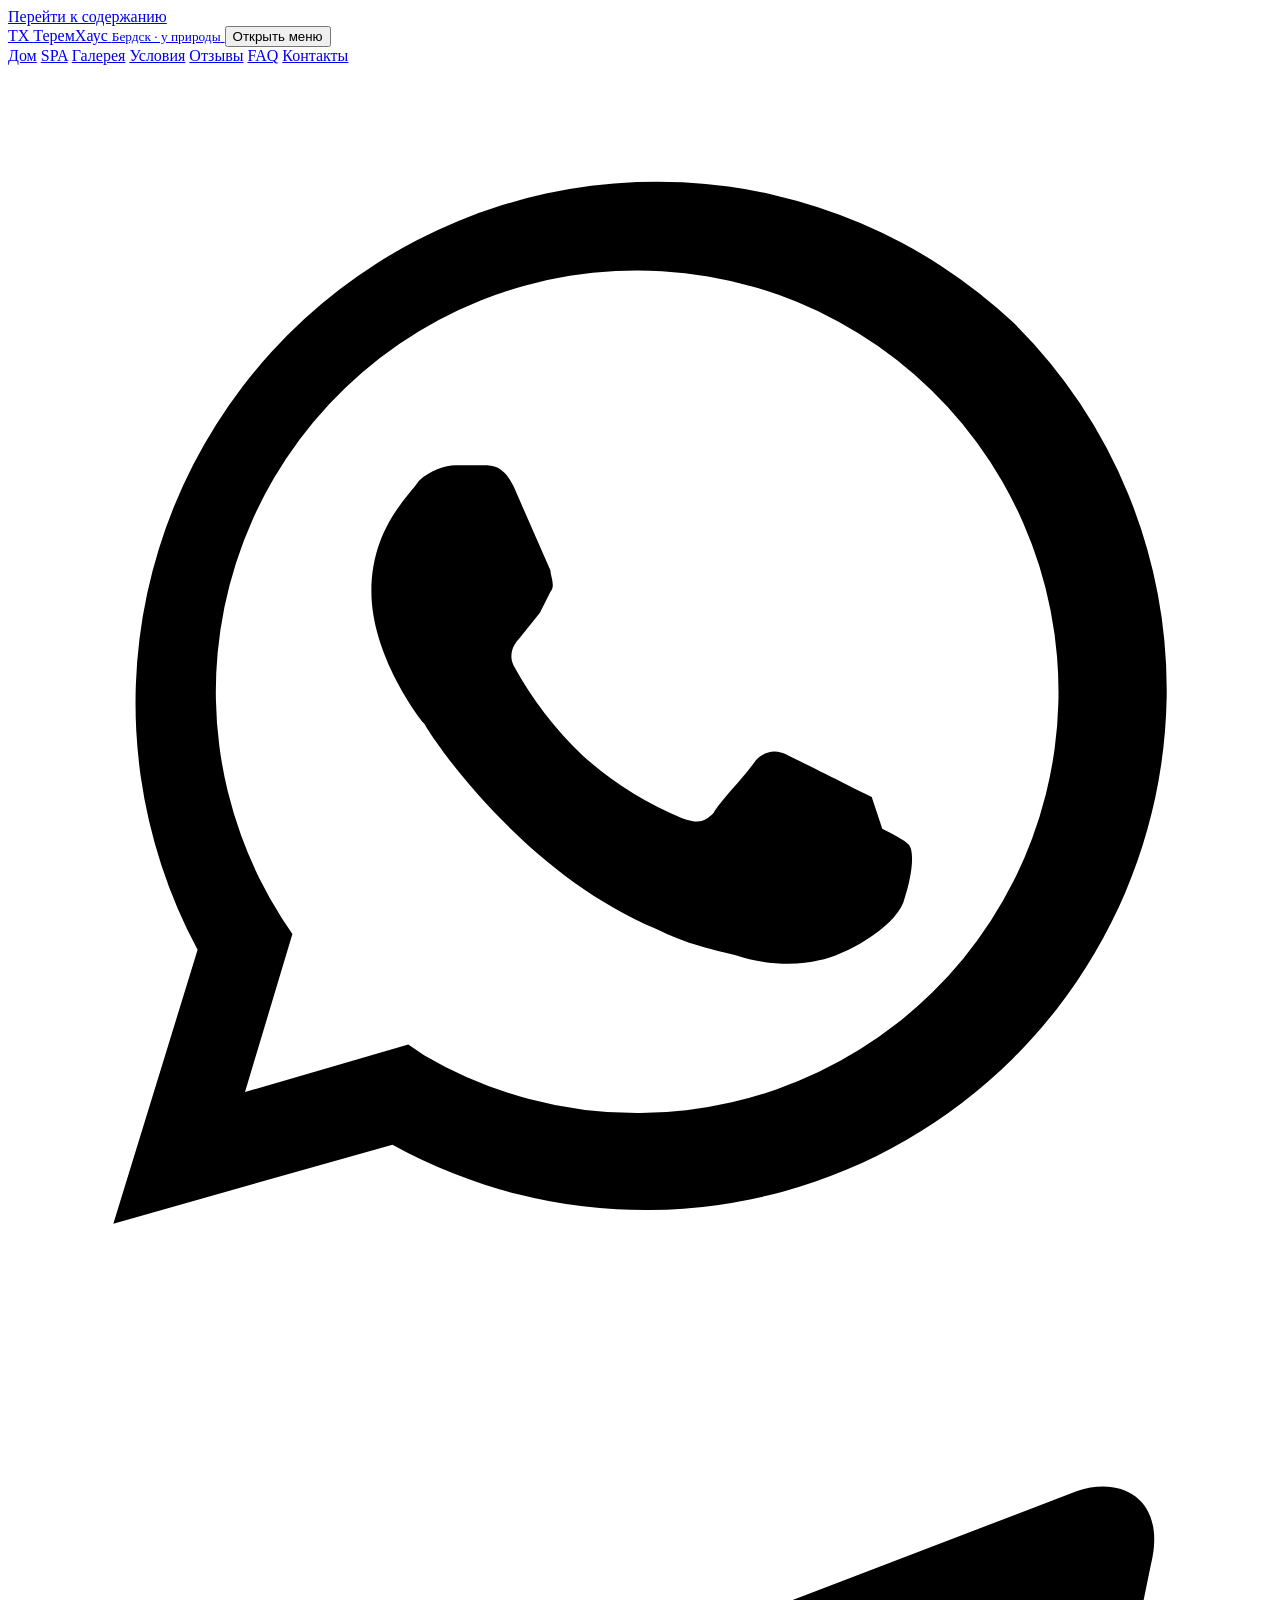
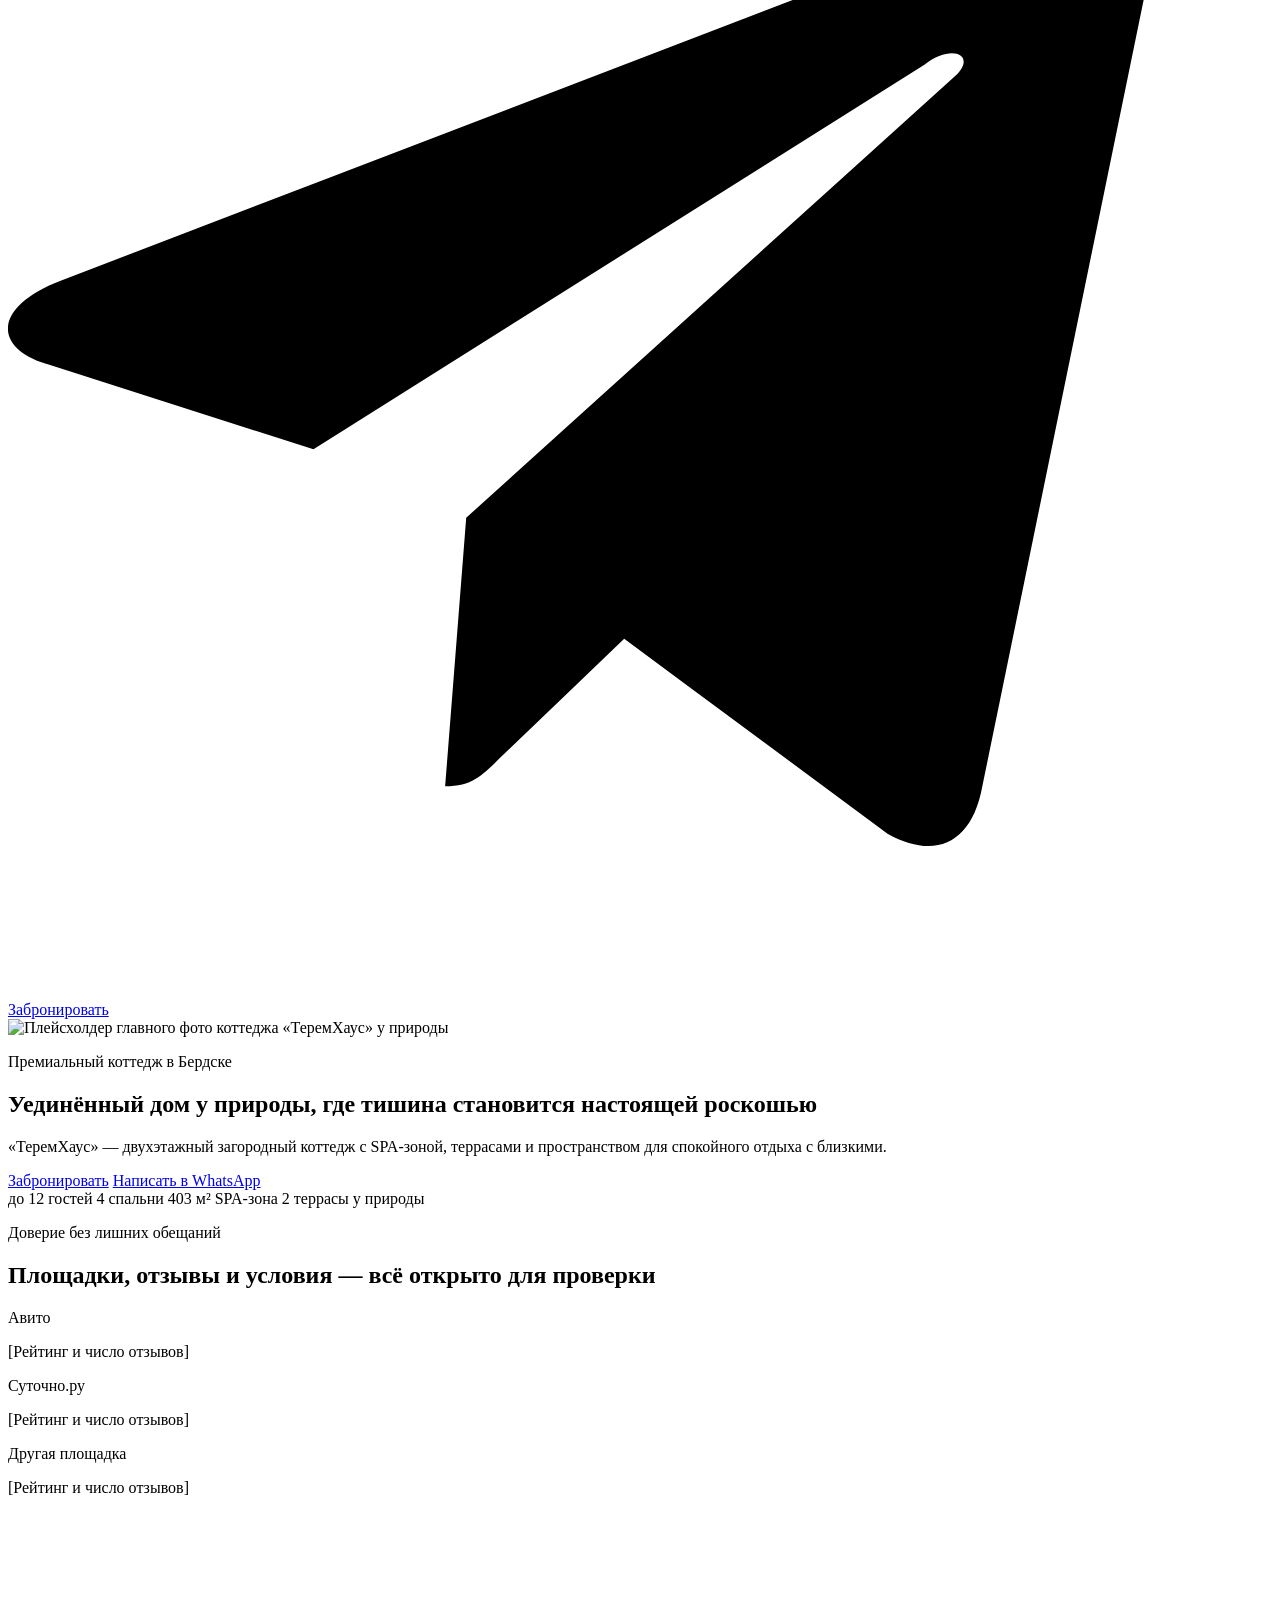
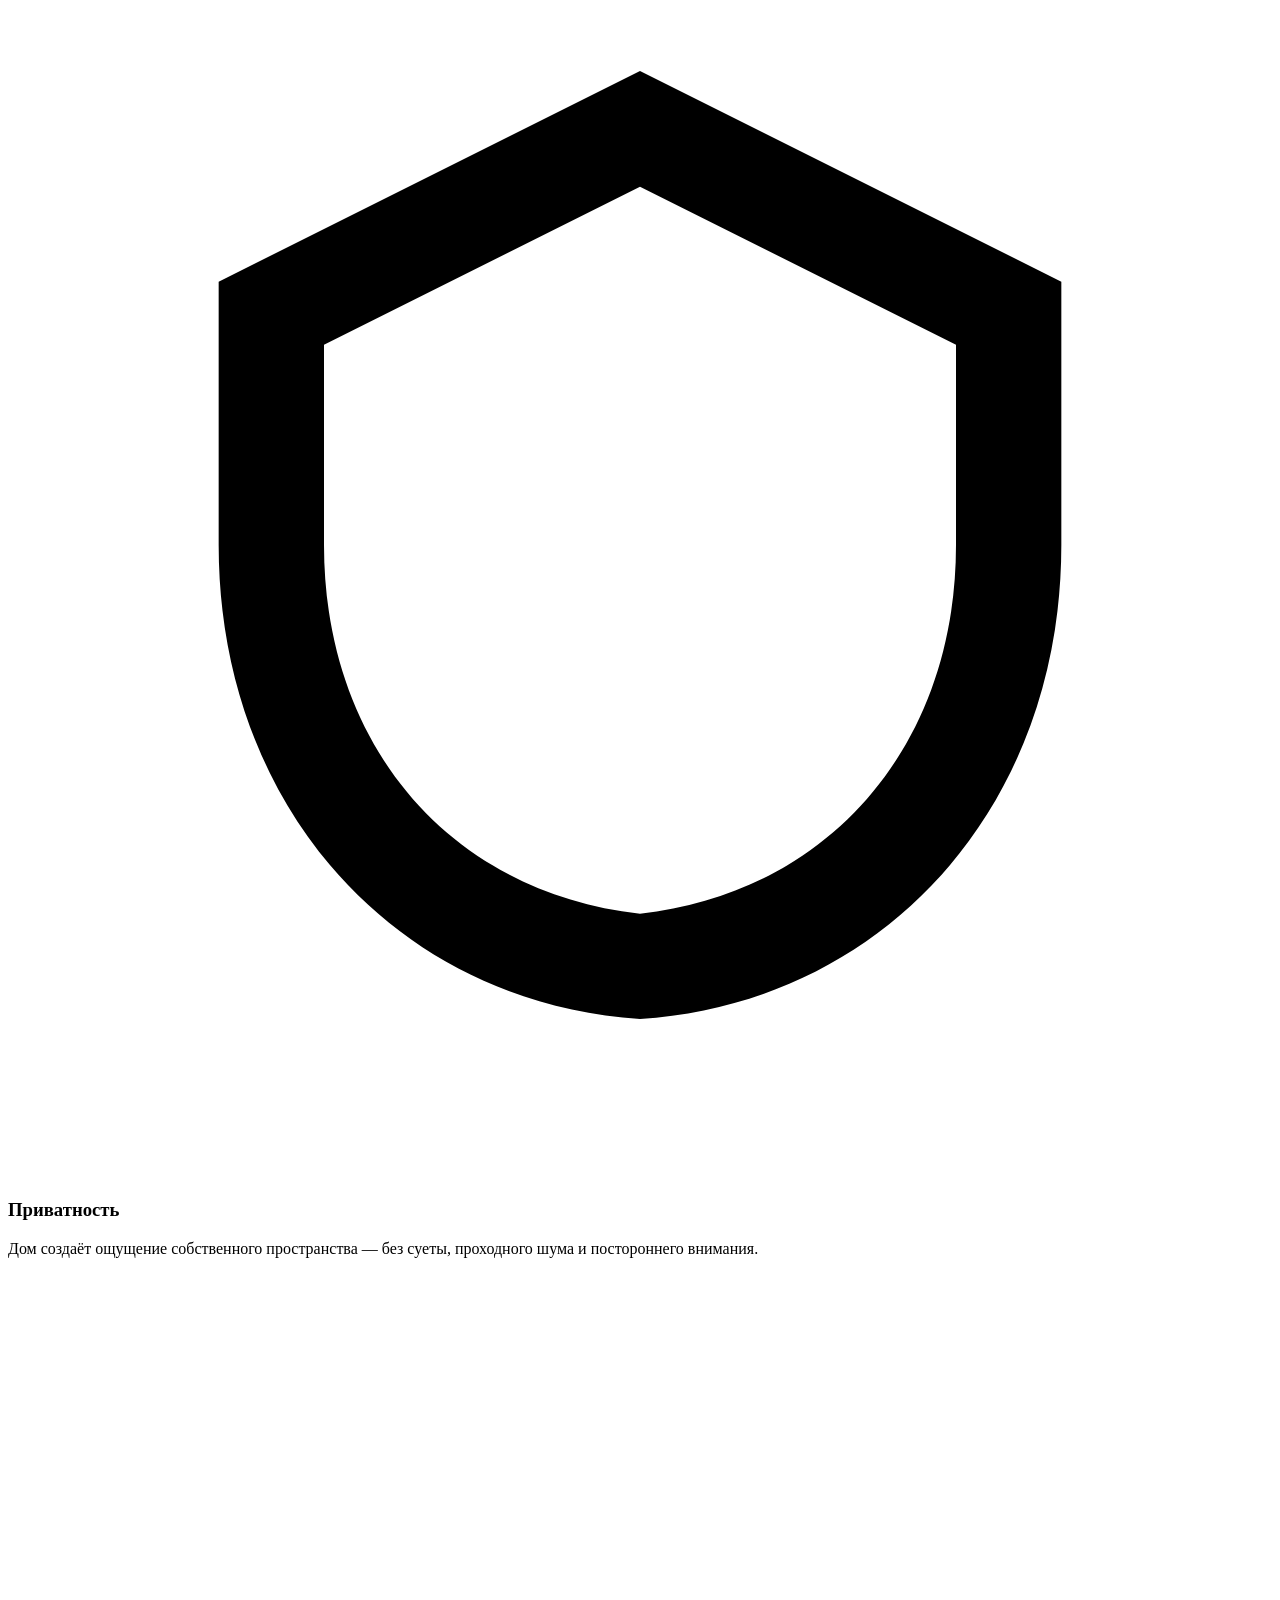
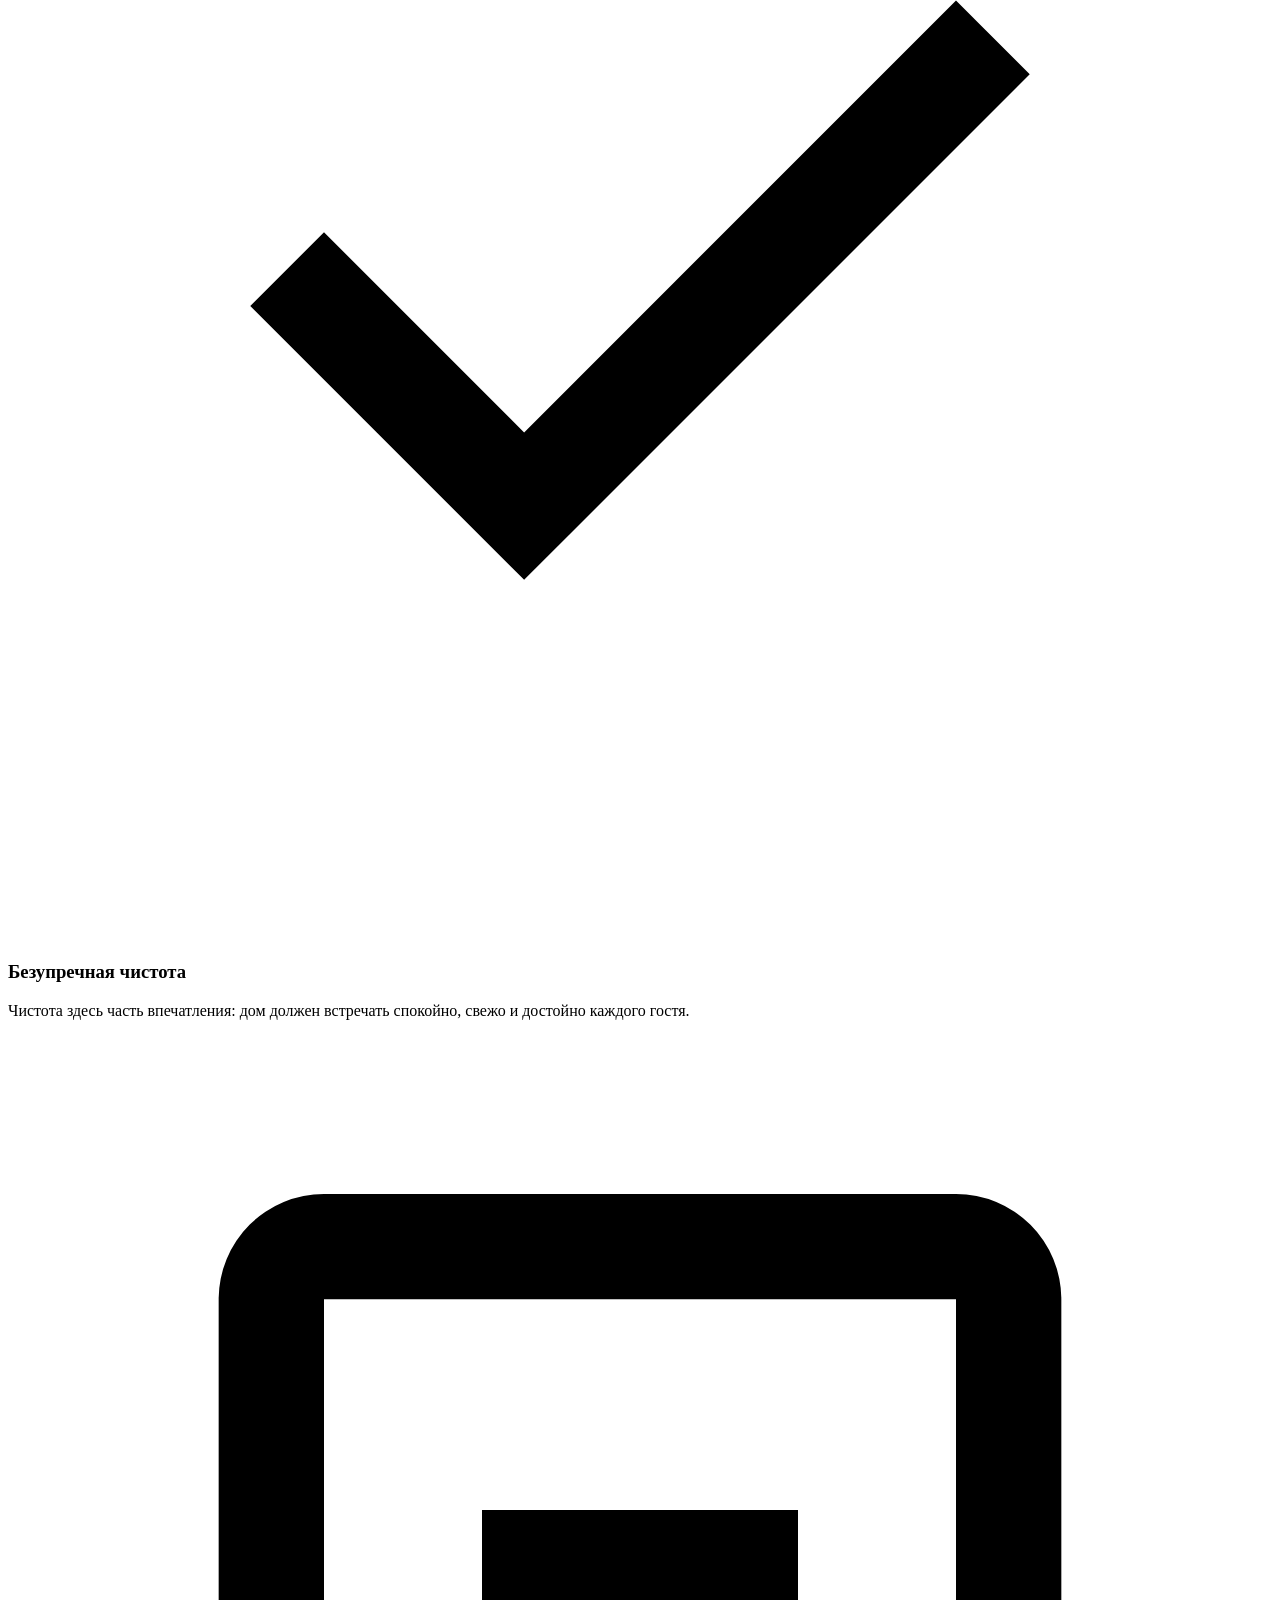
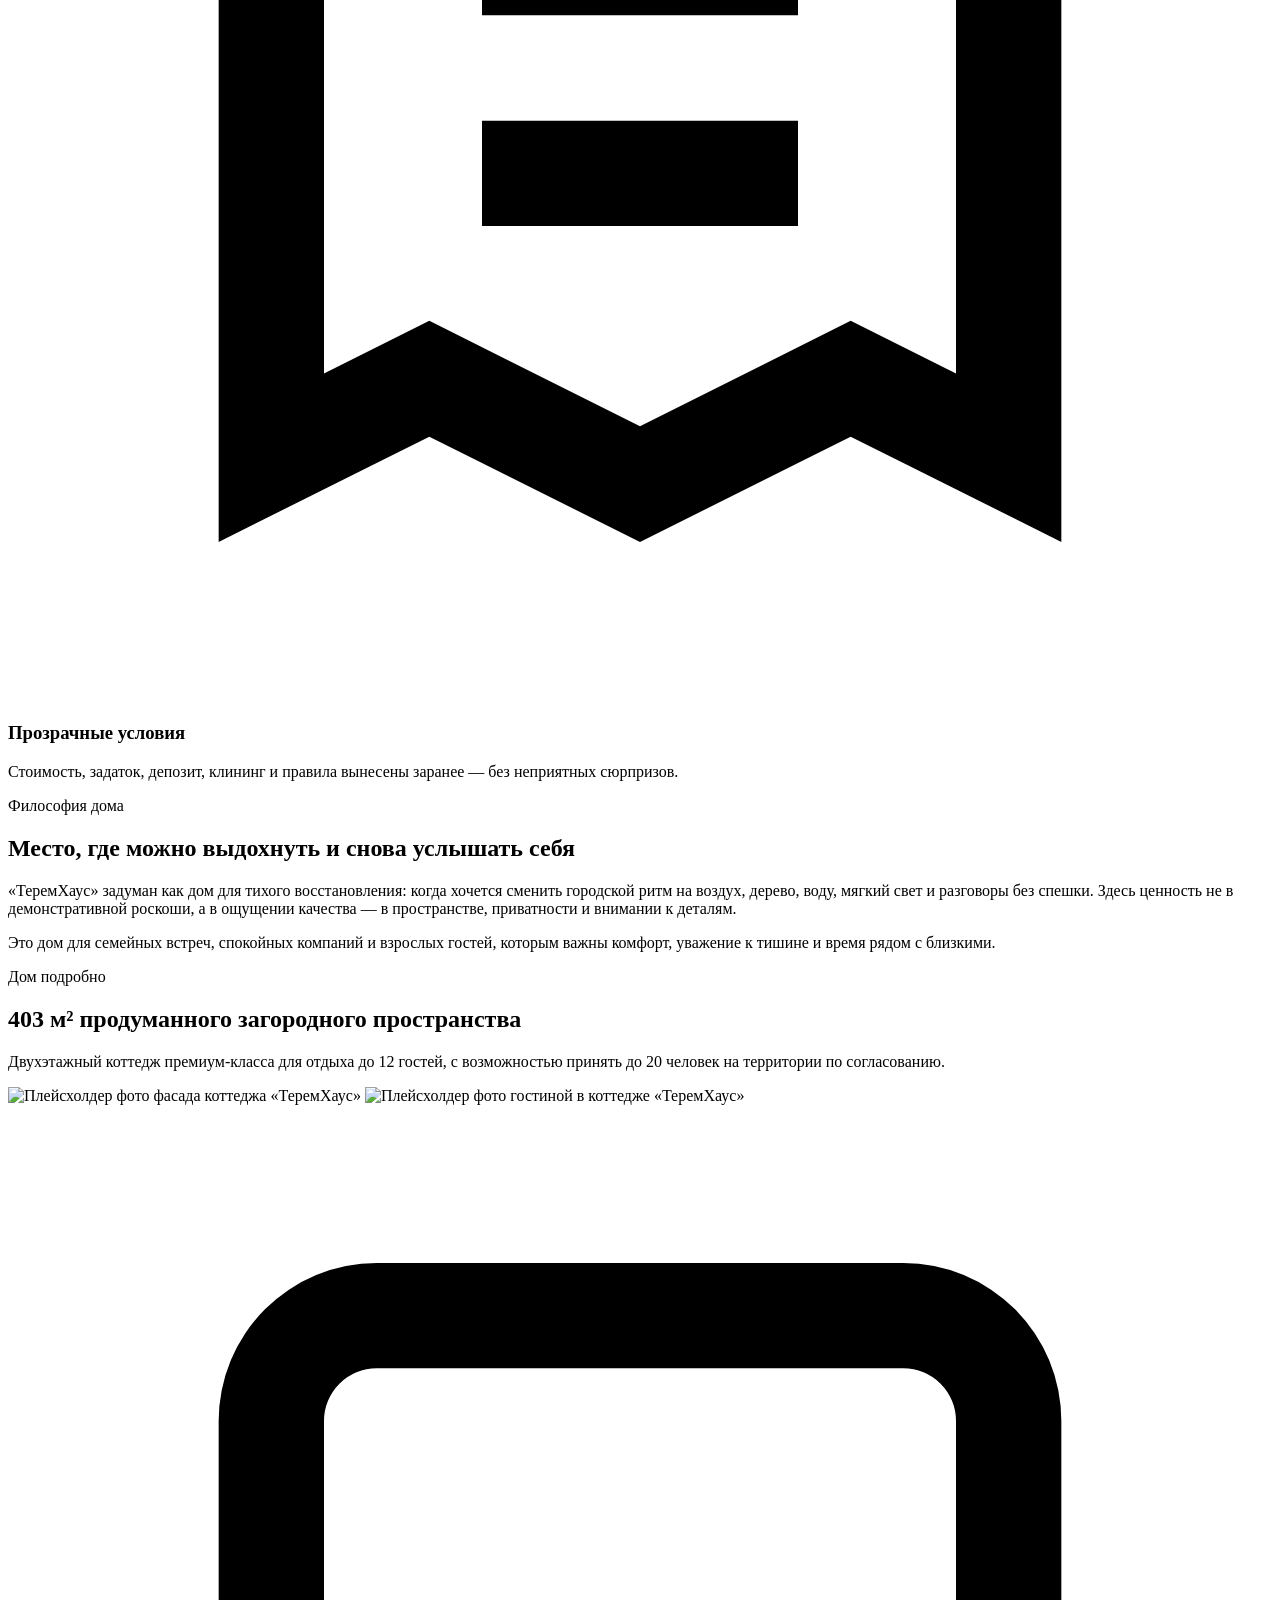
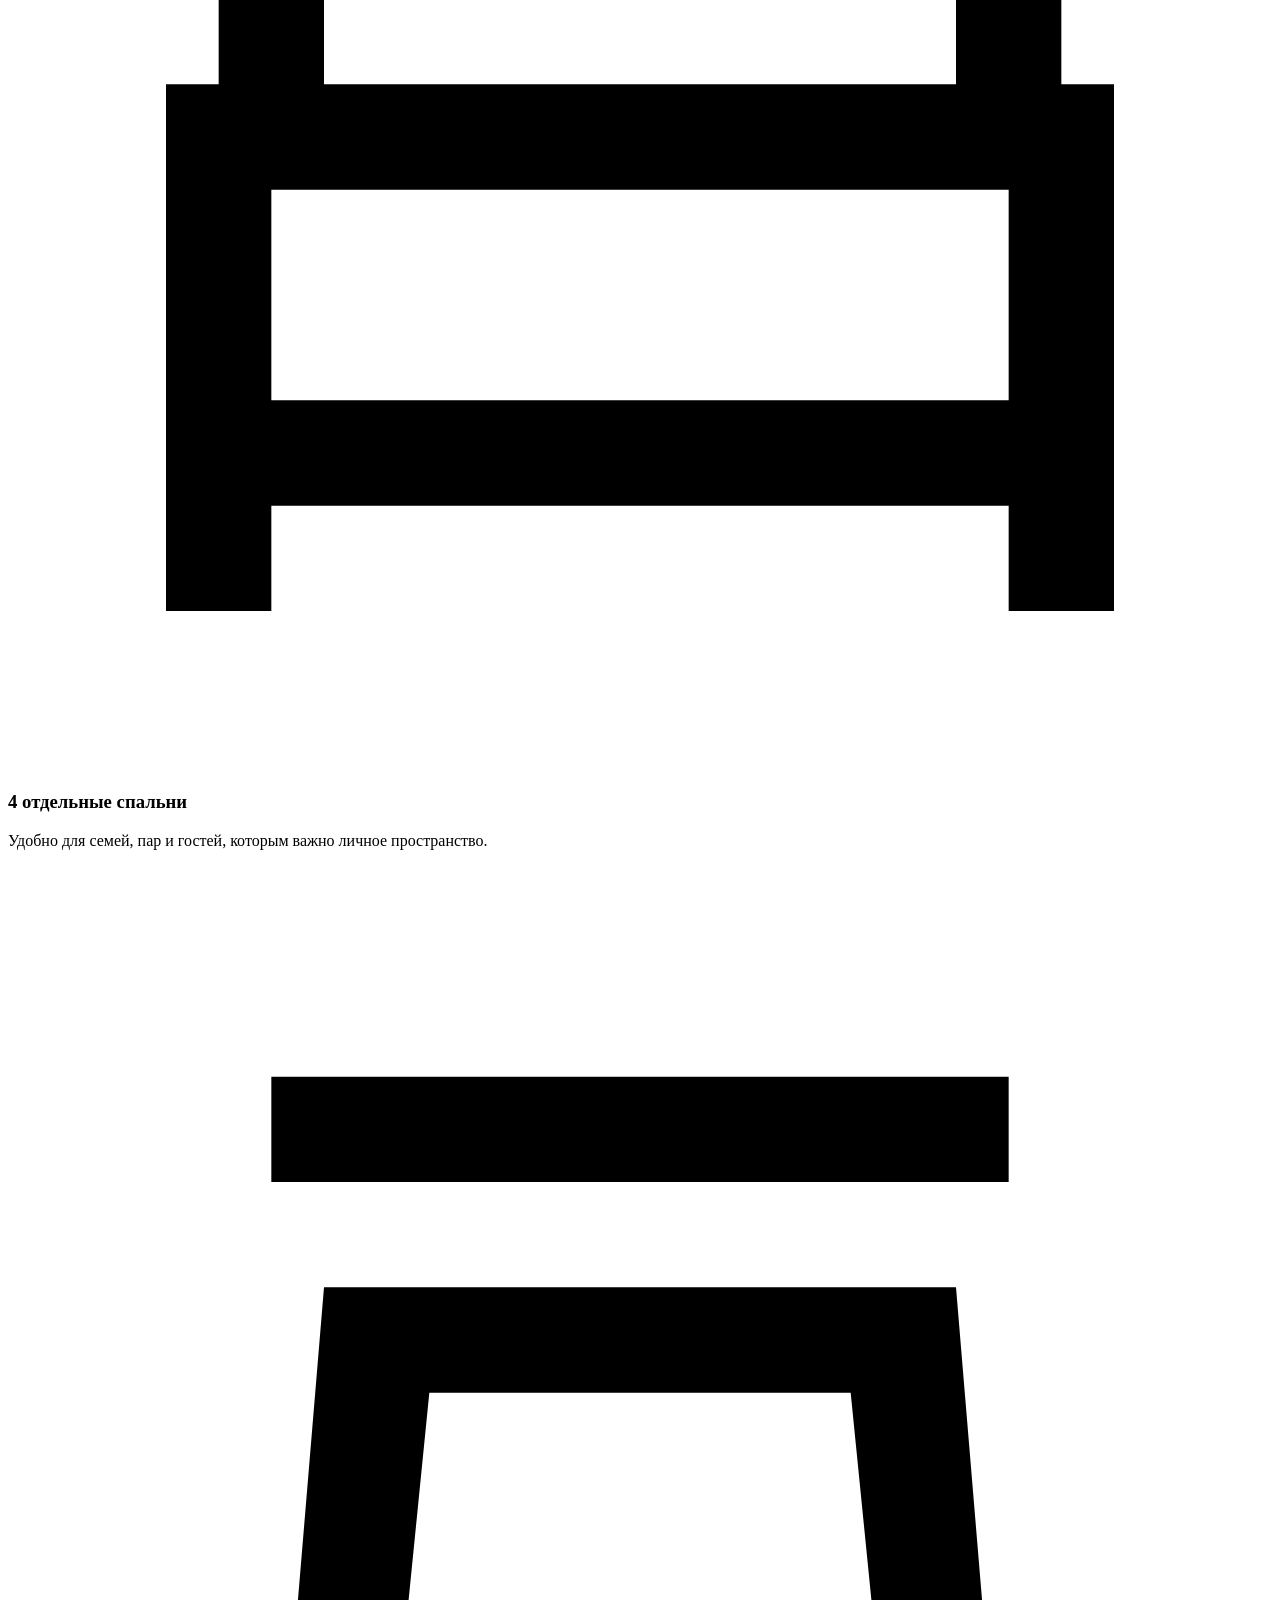
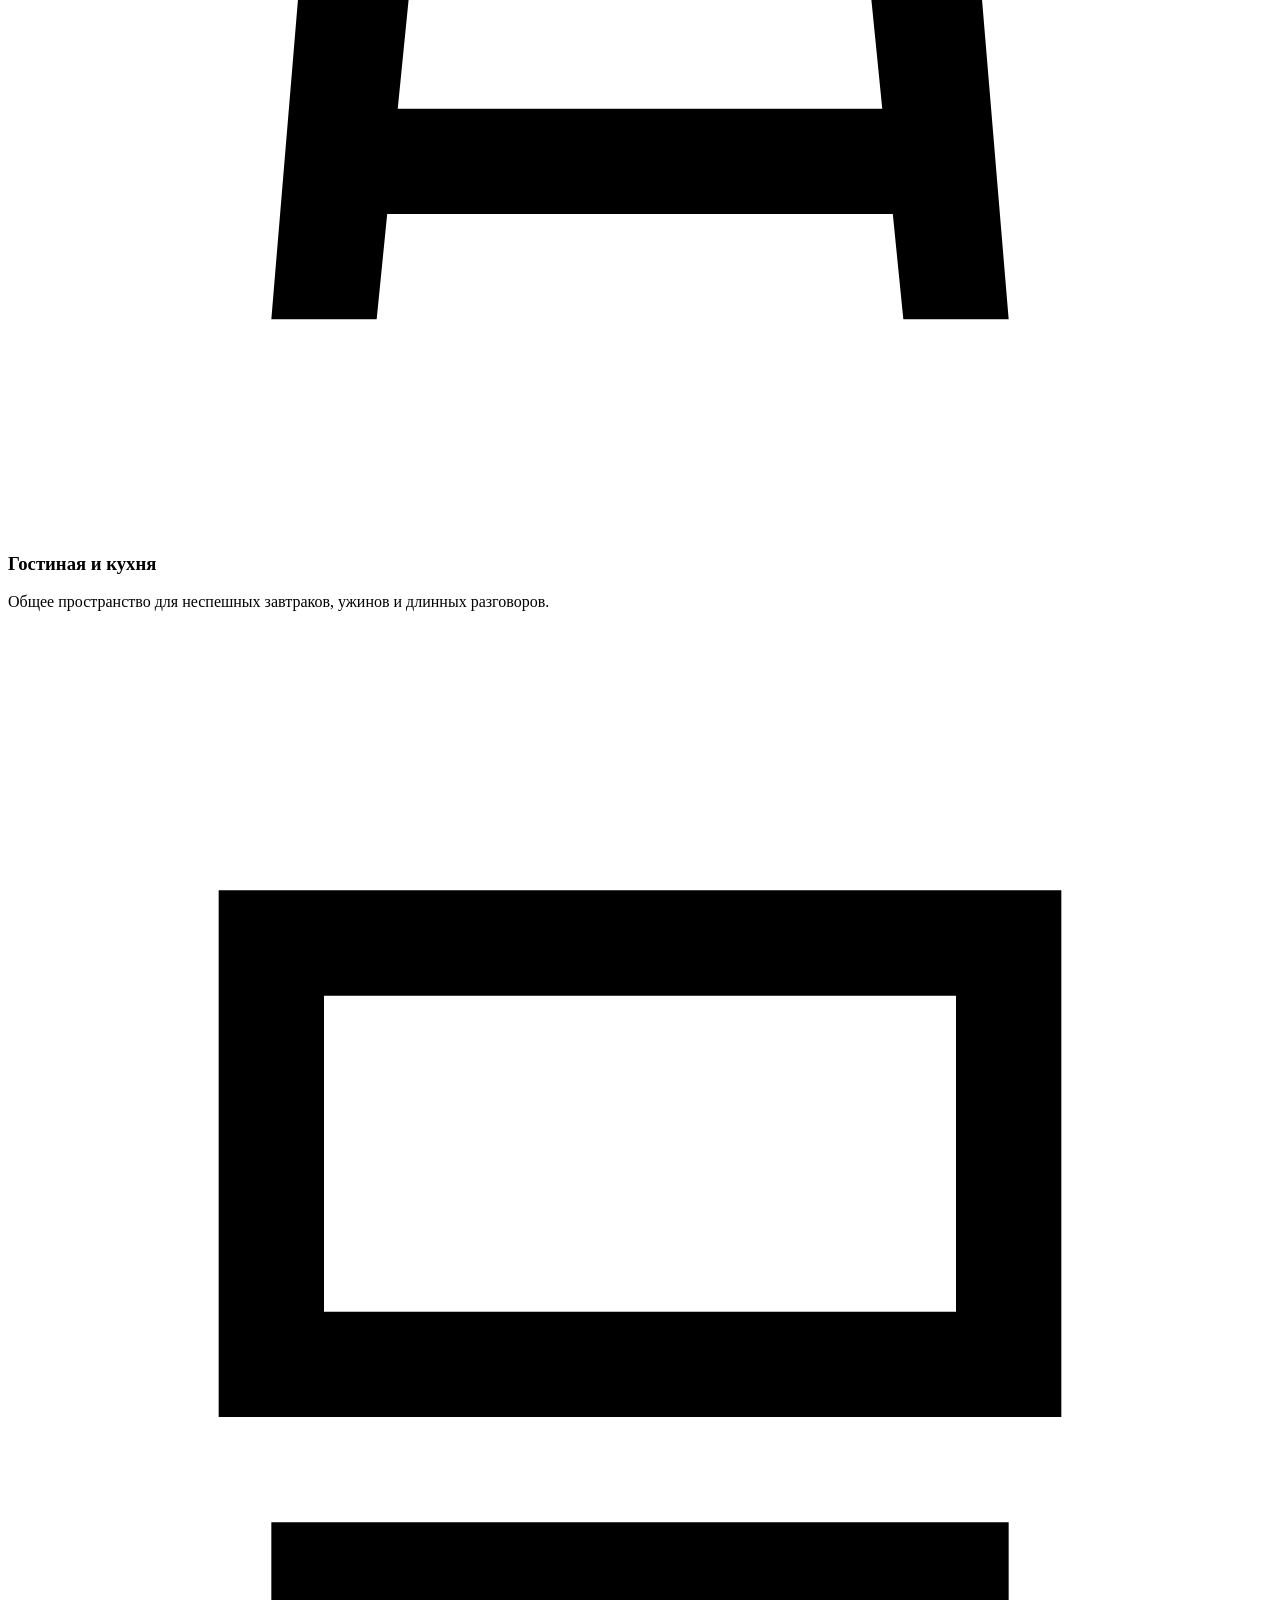
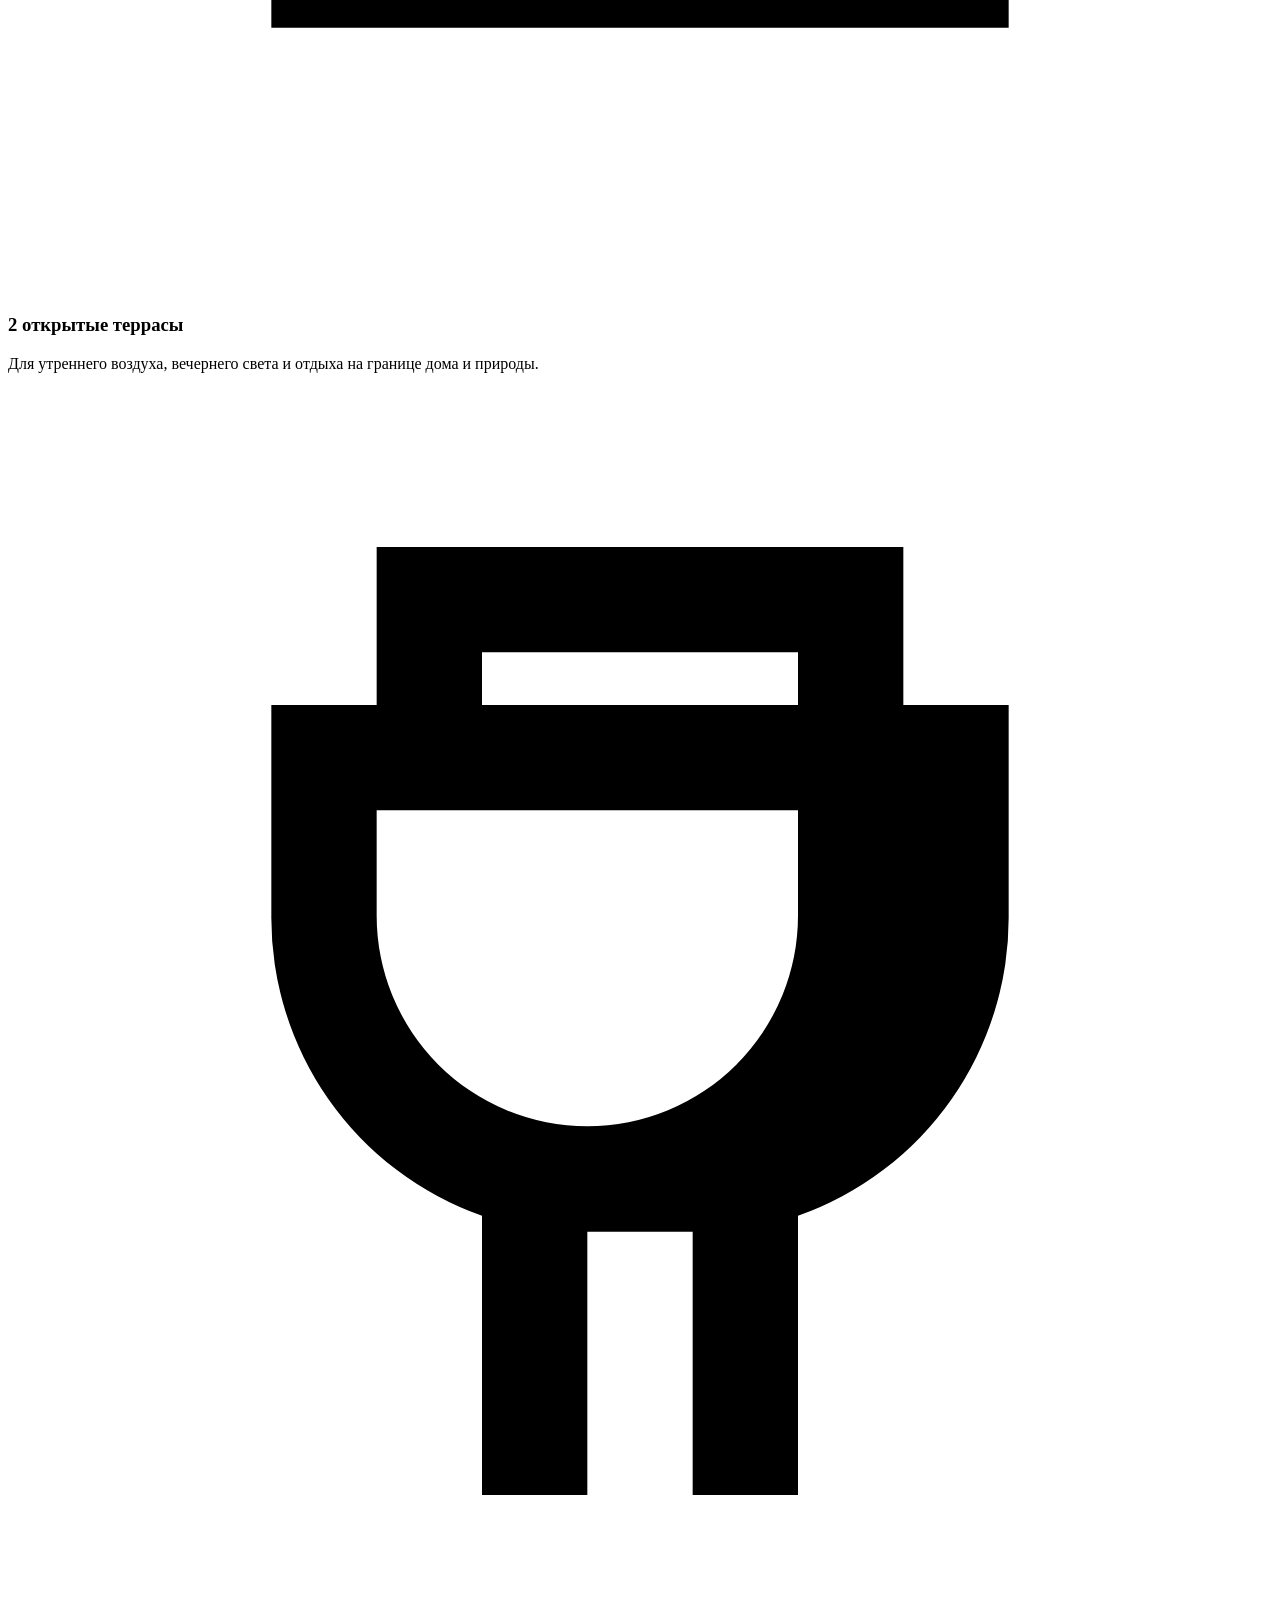
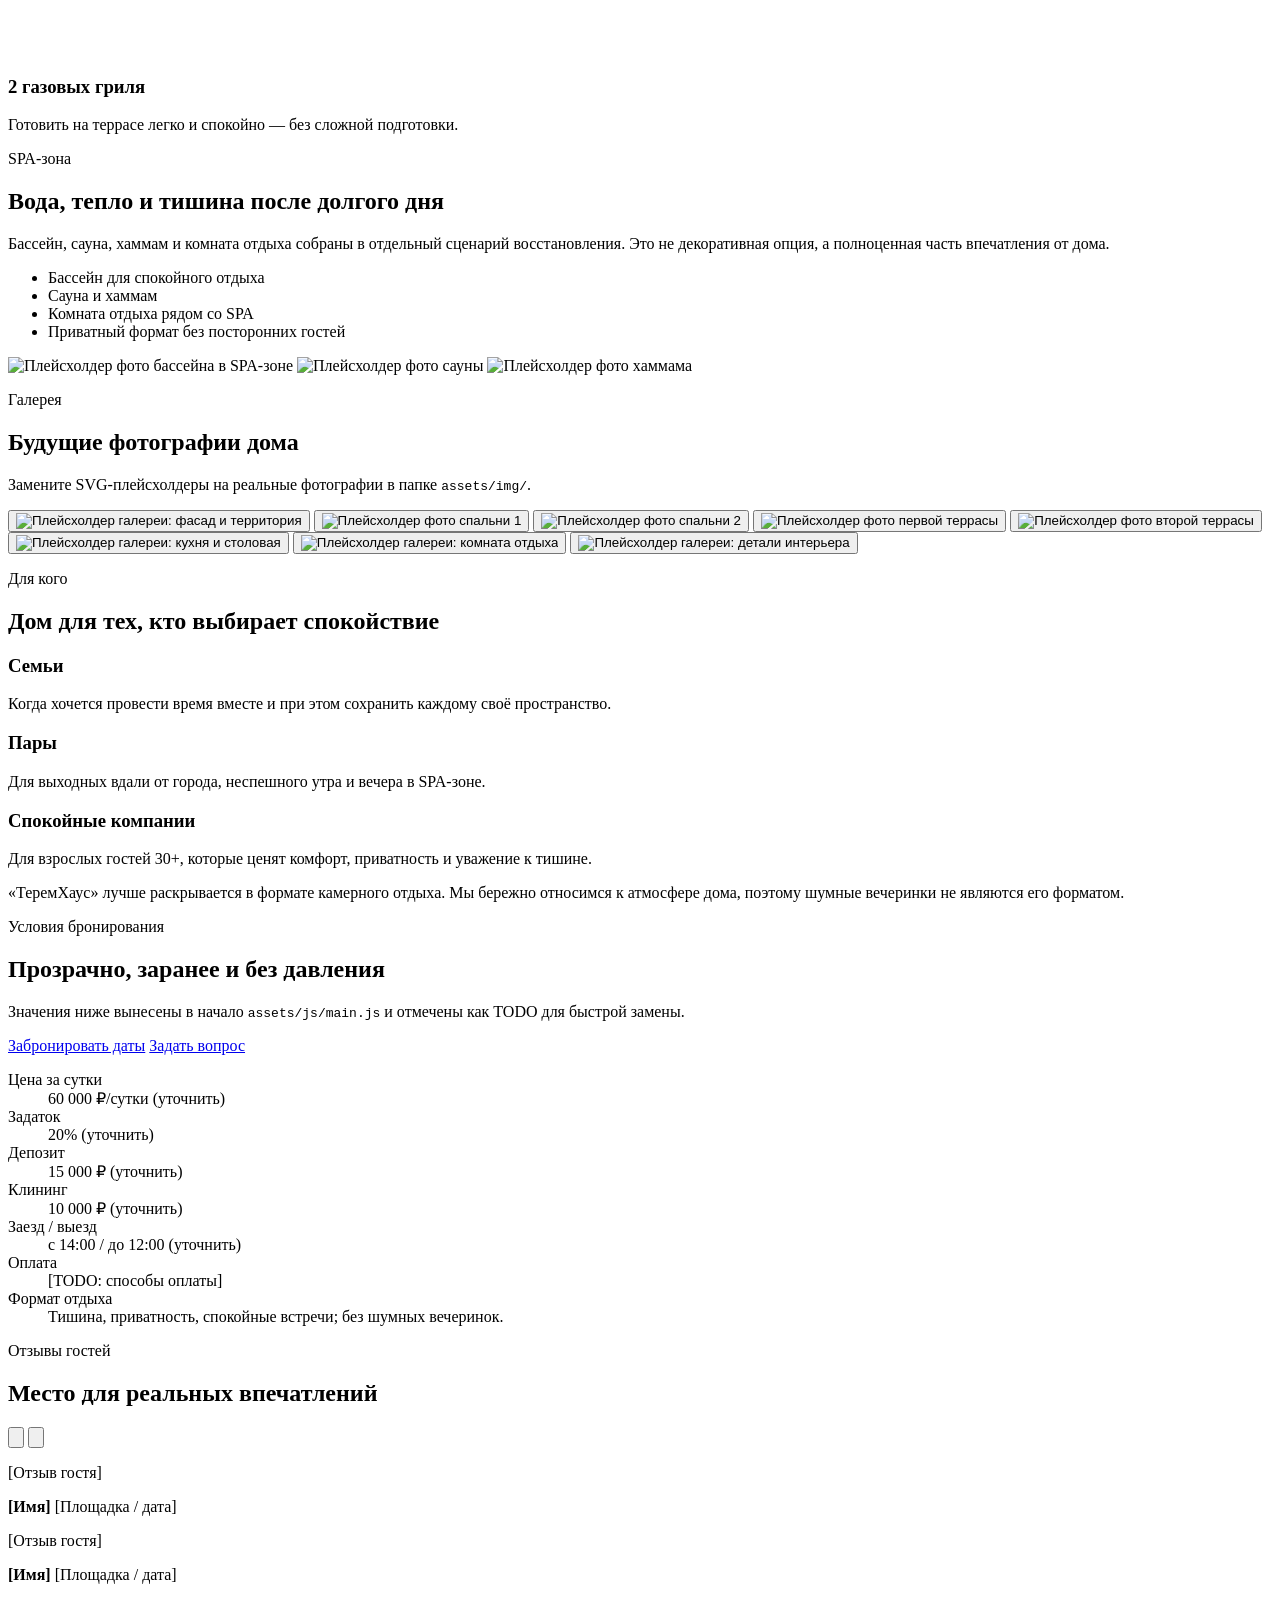
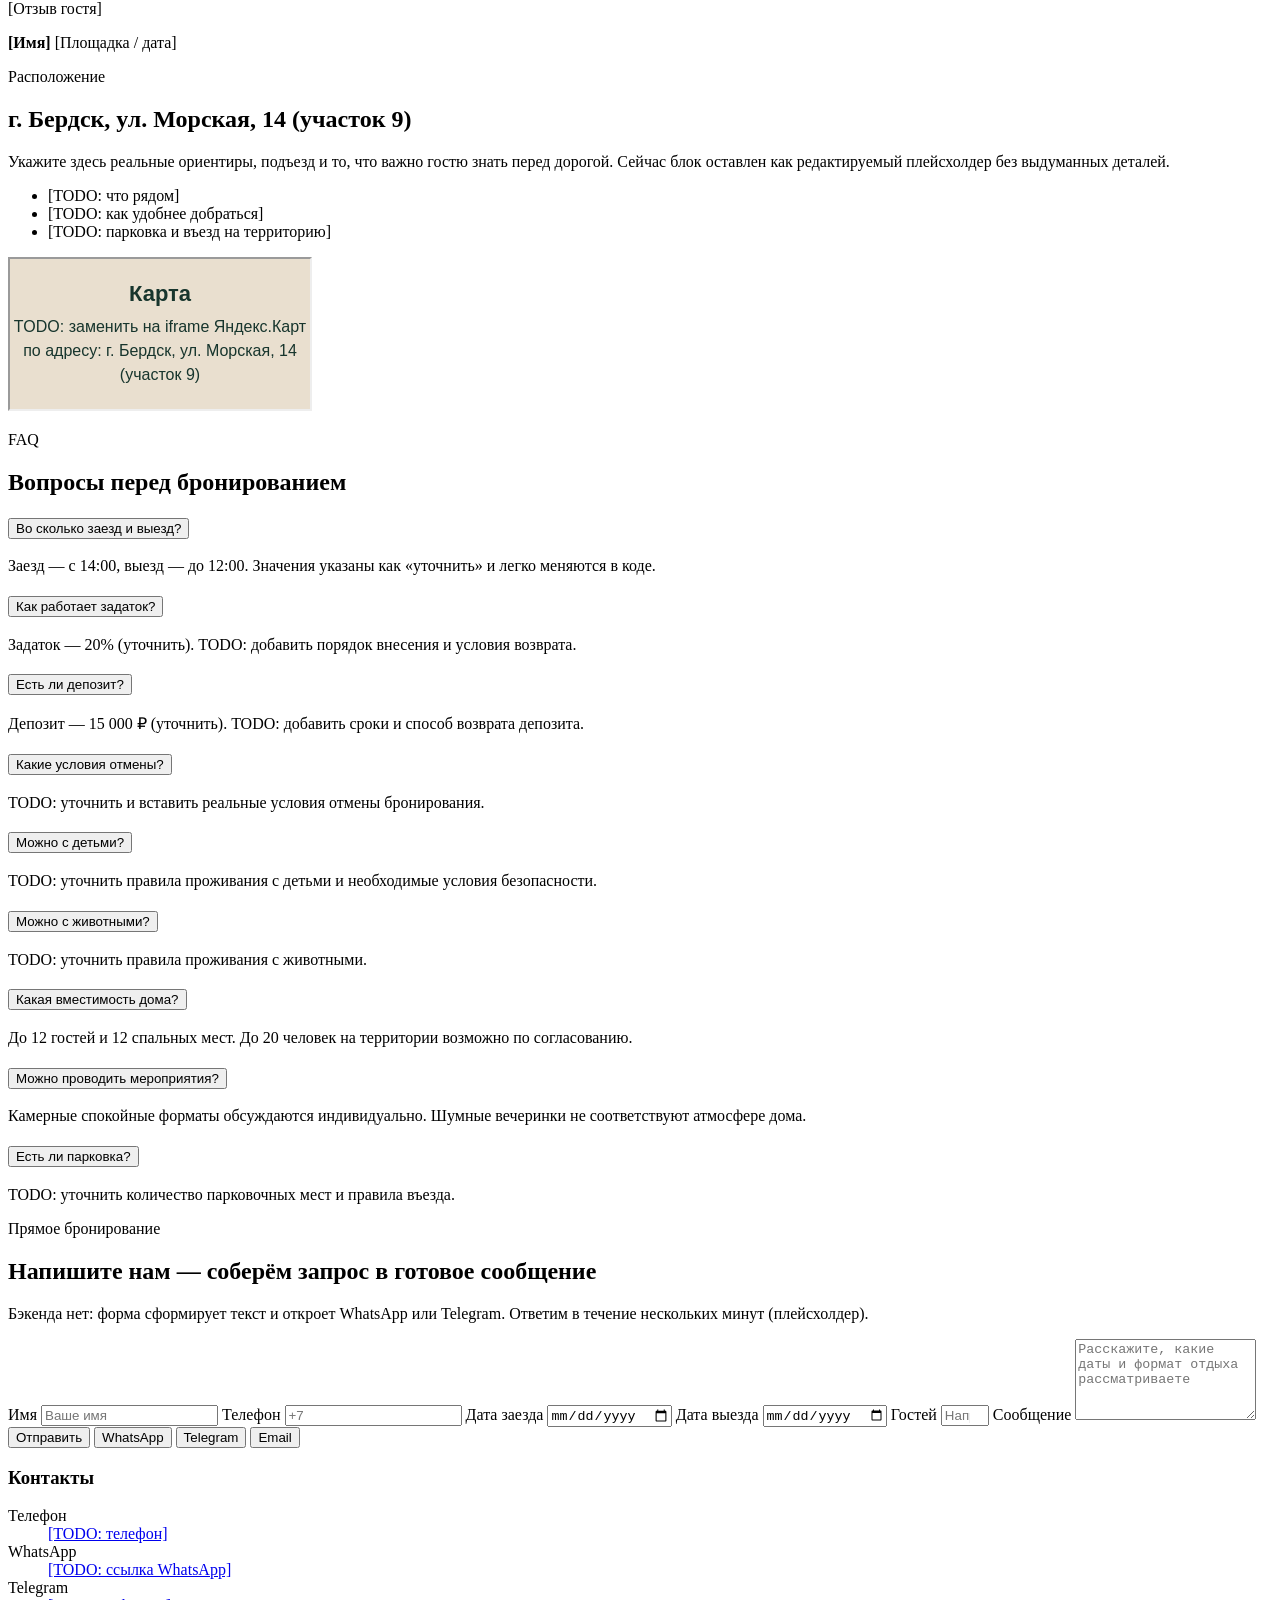
==== index.html @ 154e19ee "Add files via upload" ====
<!doctype html>
<html lang="ru">
  <head>
    <meta charset="utf-8">
    <meta name="viewport" content="width=device-width, initial-scale=1">
    <title>ТеремХаус — премиальный загородный коттедж в Бердске</title>
    <meta
      name="description"
      content="ТеремХаус в Бердске: двухэтажный премиальный коттедж у природы для спокойного отдыха, SPA-зона, 4 спальни, террасы и прямое бронирование."
    >
    <meta name="theme-color" content="#17352d">
    <meta property="og:type" content="website">
    <meta property="og:locale" content="ru_RU">
    <meta property="og:title" content="ТеремХаус — премиальный загородный коттедж">
    <meta
      property="og:description"
      content="Уединённый дом у природы в Бердске: до 12 гостей, SPA-зона, 4 спальни, 2 террасы и прямое бронирование."
    >
    <meta property="og:image" content="assets/img/og-image.svg">
    <meta name="twitter:card" content="summary_large_image">
    <meta name="twitter:title" content="ТеремХаус — премиальный загородный коттедж">
    <meta
      name="twitter:description"
      content="Спокойный отдых у природы: 403 м², SPA-зона, 4 спальни, террасы и прямое бронирование."
    >
    <meta name="twitter:image" content="assets/img/og-image.svg">
    <link rel="icon" href="assets/img/favicon.svg" type="image/svg+xml">
    <link rel="preconnect" href="https://fonts.googleapis.com">
    <link rel="preconnect" href="https://fonts.gstatic.com" crossorigin>
    <link
      href="https://fonts.googleapis.com/css2?family=Cormorant+Garamond:wght@500;600;700&family=Manrope:wght@400;500;600;700&display=swap"
      rel="stylesheet"
    >
    <link rel="stylesheet" href="assets/css/styles.css">
    <script type="application/ld+json">
      {
        "@context": "https://schema.org",
        "@type": ["LodgingBusiness", "VacationRental"],
        "name": "ТеремХаус",
        "description": "Двухэтажный загородный коттедж премиум-класса в Бердске для спокойного отдыха у природы.",
        "url": "./",
        "image": "assets/img/hero.svg",
        "priceRange": "60 000 ₽/сутки (уточнить)",
        "address": {
          "@type": "PostalAddress",
          "streetAddress": "ул. Морская, 14 (участок 9)",
          "addressLocality": "Бердск",
          "addressRegion": "Новосибирская обл.",
          "addressCountry": "RU"
        },
        "numberOfRooms": 4,
        "floorSize": {
          "@type": "QuantitativeValue",
          "value": 403,
          "unitCode": "MTK"
        },
        "maximumAttendeeCapacity": 12,
        "amenityFeature": [
          { "@type": "LocationFeatureSpecification", "name": "Бассейн", "value": true },
          { "@type": "LocationFeatureSpecification", "name": "Сауна", "value": true },
          { "@type": "LocationFeatureSpecification", "name": "Хаммам", "value": true },
          { "@type": "LocationFeatureSpecification", "name": "Комната отдыха", "value": true },
          { "@type": "LocationFeatureSpecification", "name": "2 открытые террасы", "value": true },
          { "@type": "LocationFeatureSpecification", "name": "2 газовых гриля", "value": true }
        ]
      }
    </script>
  </head>
  <body>
    <a class="skip-link" href="#main">Перейти к содержанию</a>

    <header class="site-header" data-header>
      <div class="container header-inner">
        <a class="brand" href="#top" aria-label="ТеремХаус — к началу страницы">
          <span class="brand-mark" aria-hidden="true">ТХ</span>
          <span class="brand-text">
            <span>ТеремХаус</span>
            <small>Бердск · у природы</small>
          </span>
        </a>

        <button
          class="nav-toggle"
          type="button"
          aria-controls="primary-navigation"
          aria-expanded="false"
          data-nav-toggle
        >
          <span class="sr-only">Открыть меню</span>
          <span aria-hidden="true"></span>
          <span aria-hidden="true"></span>
          <span aria-hidden="true"></span>
        </button>

        <nav class="primary-nav" id="primary-navigation" aria-label="Основная навигация" data-nav>
          <a href="#home">Дом</a>
          <a href="#spa">SPA</a>
          <a href="#gallery">Галерея</a>
          <a href="#terms">Условия</a>
          <a href="#reviews">Отзывы</a>
          <a href="#faq">FAQ</a>
          <a href="#contacts">Контакты</a>
        </nav>

        <div class="header-actions">
          <a class="icon-link" href="#" data-link="whatsapp" aria-label="Написать в WhatsApp">
            <svg viewBox="0 0 24 24" aria-hidden="true">
              <path d="M19.1 4.9A9.9 9.9 0 0 0 3.6 16.8L2 22l5.3-1.5A9.9 9.9 0 0 0 22 12a9.8 9.8 0 0 0-2.9-7.1Zm-7.1 15a8 8 0 0 1-4.1-1.1l-.3-.2-3.1.9.9-3-.2-.3A8 8 0 1 1 12 19.9Zm4.4-6c-.2-.1-1.4-.7-1.6-.8-.2-.1-.4-.1-.6.1-.2.3-.7.8-.8 1-.2.2-.3.2-.6.1a6.5 6.5 0 0 1-1.9-1.2 7 7 0 0 1-1.3-1.7c-.1-.2 0-.4.1-.5l.4-.5.2-.4c.1-.1 0-.3 0-.4l-.7-1.6c-.2-.4-.4-.4-.6-.4h-.5c-.2 0-.5.1-.7.3-.2.3-.9.9-.9 2.1 0 1.2.9 2.4 1 2.5.1.2 1.8 2.8 4.4 3.9.6.3 1.1.4 1.5.5.6.2 1.2.2 1.6.1.5-.1 1.4-.6 1.6-1.1.2-.6.2-1 .1-1.1-.1-.1-.3-.2-.5-.3Z"/>
            </svg>
          </a>
          <a class="icon-link" href="#" data-link="telegram" aria-label="Написать в Telegram">
            <svg viewBox="0 0 24 24" aria-hidden="true">
              <path d="M21.7 4.4 18.5 20c-.2 1.1-.9 1.4-1.8.9l-5-3.7-2.4 2.3c-.3.3-.5.5-1 .5l.4-5.1 9.3-8.4c.4-.4-.1-.6-.6-.2L5.8 13.6l-5-1.6c-1.1-.3-1.1-1.1.2-1.6L20.3 3c.9-.3 1.7.2 1.4 1.4Z"/>
            </svg>
          </a>
          <a class="btn btn-small btn-primary" href="#contacts">Забронировать</a>
        </div>
      </div>
    </header>

    <main id="main">
      <section class="hero" id="top" aria-labelledby="hero-title">
        <img
          class="hero-media"
          src="assets/img/hero.svg"
          alt="Плейсхолдер главного фото коттеджа «ТеремХаус» у природы"
          fetchpriority="high"
          decoding="async"
        >
        <div class="hero-overlay" aria-hidden="true"></div>
        <div class="container hero-content">
          <p class="eyebrow">Премиальный коттедж в Бердске</p>
          <h1 id="hero-title">Уединённый дом у&nbsp;природы, где тишина становится настоящей роскошью</h1>
          <p class="hero-lead">
            «ТеремХаус» — двухэтажный загородный коттедж с&nbsp;SPA-зоной, террасами и&nbsp;пространством
            для спокойного отдыха с&nbsp;близкими.
          </p>
          <div class="hero-actions">
            <a class="btn btn-primary" href="#contacts">Забронировать</a>
            <a class="btn btn-ghost-on-dark" href="#" data-link="whatsapp">Написать в WhatsApp</a>
          </div>
        </div>
        <div class="container hero-facts" aria-label="Ключевые характеристики дома">
          <span>до&nbsp;12 гостей</span>
          <span>4 спальни</span>
          <span>403&nbsp;м²</span>
          <span>SPA-зона</span>
          <span>2 террасы</span>
          <span>у природы</span>
        </div>
      </section>

      <section class="section trust-section" aria-labelledby="trust-title">
        <div class="container trust-grid">
          <div class="section-heading reveal">
            <p class="eyebrow">Доверие без лишних обещаний</p>
            <h2 id="trust-title">Площадки, отзывы и условия — всё открыто для проверки</h2>
          </div>

          <div class="rating-panel reveal" aria-label="Редактируемые слоты рейтингов">
            <article class="rating-slot">
              <span class="slot-platform">Авито</span>
              <strong data-editable="rating-avito">&nbsp;</strong>
              <p data-editable="reviews-avito">[Рейтинг и число отзывов]</p>
            </article>
            <article class="rating-slot">
              <span class="slot-platform">Суточно.ру</span>
              <strong data-editable="rating-sutochno">&nbsp;</strong>
              <p data-editable="reviews-sutochno">[Рейтинг и число отзывов]</p>
            </article>
            <article class="rating-slot">
              <span class="slot-platform">Другая площадка</span>
              <strong data-editable="rating-other">&nbsp;</strong>
              <p data-editable="reviews-other">[Рейтинг и число отзывов]</p>
            </article>
          </div>

          <div class="trust-points reveal">
            <article>
              <span class="line-icon" aria-hidden="true">
                <svg viewBox="0 0 24 24"><path d="M12 3 4 7v5c0 5 3.4 8.7 8 9 4.6-.3 8-4 8-9V7l-8-4Zm0 2.2 6 3v3.8c0 3.8-2.4 6.6-6 7-3.6-.4-6-3.2-6-7V8.2l6-3Z"/></svg>
              </span>
              <h3>Приватность</h3>
              <p>Дом создаёт ощущение собственного пространства — без суеты, проходного шума и постороннего внимания.</p>
            </article>
            <article>
              <span class="line-icon" aria-hidden="true">
                <svg viewBox="0 0 24 24"><path d="M9.8 17.2 4.6 12l1.4-1.4 3.8 3.8 8.2-8.2 1.4 1.4-9.6 9.6Z"/></svg>
              </span>
              <h3>Безупречная чистота</h3>
              <p>Чистота здесь часть впечатления: дом должен встречать спокойно, свежо и достойно каждого гостя.</p>
            </article>
            <article>
              <span class="line-icon" aria-hidden="true">
                <svg viewBox="0 0 24 24"><path d="M6 3h12a2 2 0 0 1 2 2v16l-4-2-4 2-4-2-4 2V5a2 2 0 0 1 2-2Zm0 2v12.8l2-1 4 2 4-2 2 1V5H6Zm3 4h6v2H9V9Zm0 4h6v2H9v-2Z"/></svg>
              </span>
              <h3>Прозрачные условия</h3>
              <p>Стоимость, задаток, депозит, клининг и правила вынесены заранее — без неприятных сюрпризов.</p>
            </article>
          </div>
        </div>
      </section>

      <section class="section concept-section" aria-labelledby="concept-title">
        <div class="container two-column">
          <div class="section-heading reveal">
            <p class="eyebrow">Философия дома</p>
            <h2 id="concept-title">Место, где можно выдохнуть и снова услышать себя</h2>
          </div>
          <div class="prose reveal">
            <p>
              «ТеремХаус» задуман как дом для тихого восстановления: когда хочется сменить городской ритм на
              воздух, дерево, воду, мягкий свет и разговоры без спешки. Здесь ценность не в демонстративной
              роскоши, а в ощущении качества — в пространстве, приватности и внимании к деталям.
            </p>
            <p>
              Это дом для семейных встреч, спокойных компаний и взрослых гостей, которым важны комфорт,
              уважение к тишине и время рядом с близкими.
            </p>
          </div>
        </div>
      </section>

      <section class="section house-section" id="home" aria-labelledby="home-title">
        <div class="container">
          <div class="section-heading section-heading-wide reveal">
            <p class="eyebrow">Дом подробно</p>
            <h2 id="home-title">403&nbsp;м² продуманного загородного пространства</h2>
            <p>
              Двухэтажный коттедж премиум-класса для отдыха до&nbsp;12 гостей, с&nbsp;возможностью принять
              до&nbsp;20 человек на территории по согласованию.
            </p>
          </div>

          <div class="media-feature">
            <div class="media-stack reveal">
              <img src="assets/img/exterior.svg" alt="Плейсхолдер фото фасада коттеджа «ТеремХаус»" loading="lazy" decoding="async">
              <img src="assets/img/living.svg" alt="Плейсхолдер фото гостиной в коттедже «ТеремХаус»" loading="lazy" decoding="async">
            </div>

            <div class="feature-list reveal">
              <article class="feature-card">
                <span class="line-icon" aria-hidden="true">
                  <svg viewBox="0 0 24 24"><path d="M4 11V6a3 3 0 0 1 3-3h10a3 3 0 0 1 3 3v5h1v10h-2v-2H5v2H3V11h1Zm2 0h12V6a1 1 0 0 0-1-1H7a1 1 0 0 0-1 1v5Zm-1 2v4h14v-4H5Z"/></svg>
                </span>
                <div>
                  <h3>4 отдельные спальни</h3>
                  <p>Удобно для семей, пар и гостей, которым важно личное пространство.</p>
                </div>
              </article>
              <article class="feature-card">
                <span class="line-icon" aria-hidden="true">
                  <svg viewBox="0 0 24 24"><path d="M5 4h14v2H5V4Zm1 4h12l1 12h-2l-.2-2H7.2L7 20H5L6 8Zm1.4 8h9.2L16 10H8l-.6 6Z"/></svg>
                </span>
                <div>
                  <h3>Гостиная и кухня</h3>
                  <p>Общее пространство для неспешных завтраков, ужинов и длинных разговоров.</p>
                </div>
              </article>
              <article class="feature-card">
                <span class="line-icon" aria-hidden="true">
                  <svg viewBox="0 0 24 24"><path d="M4 5h16v10H4V5Zm2 2v6h12V7H6Zm-1 10h14v2H5v-2Z"/></svg>
                </span>
                <div>
                  <h3>2 открытые террасы</h3>
                  <p>Для утреннего воздуха, вечернего света и отдыха на границе дома и природы.</p>
                </div>
              </article>
              <article class="feature-card">
                <span class="line-icon" aria-hidden="true">
                  <svg viewBox="0 0 24 24"><path d="M7 3h10v3h2v4a6 6 0 0 1-4 5.7V21h-2v-5h-2v5H9v-5.3A6 6 0 0 1 5 10V6h2V3Zm2 2v1h6V5H9Zm-2 3v2a4 4 0 1 0 8 0V8H7Z"/></svg>
                </span>
                <div>
                  <h3>2 газовых гриля</h3>
                  <p>Готовить на террасе легко и спокойно — без сложной подготовки.</p>
                </div>
              </article>
            </div>
          </div>
        </div>
      </section>

      <section class="section spa-section" id="spa" aria-labelledby="spa-title">
        <div class="container spa-layout">
          <div class="spa-copy reveal">
            <p class="eyebrow">SPA-зона</p>
            <h2 id="spa-title">Вода, тепло и тишина после долгого дня</h2>
            <p>
              Бассейн, сауна, хаммам и комната отдыха собраны в отдельный сценарий восстановления. Это не
              декоративная опция, а полноценная часть впечатления от дома.
            </p>
            <ul class="check-list" aria-label="Состав SPA-зоны">
              <li>Бассейн для спокойного отдыха</li>
              <li>Сауна и хаммам</li>
              <li>Комната отдыха рядом со SPA</li>
              <li>Приватный формат без посторонних гостей</li>
            </ul>
          </div>
          <div class="spa-images reveal">
            <img class="spa-main" src="assets/img/spa-pool.svg" alt="Плейсхолдер фото бассейна в SPA-зоне" loading="lazy" decoding="async">
            <img src="assets/img/sauna.svg" alt="Плейсхолдер фото сауны" loading="lazy" decoding="async">
            <img src="assets/img/hammam.svg" alt="Плейсхолдер фото хаммама" loading="lazy" decoding="async">
          </div>
        </div>
      </section>

      <section class="section gallery-section" id="gallery" aria-labelledby="gallery-title">
        <div class="container">
          <div class="section-heading section-heading-wide reveal">
            <p class="eyebrow">Галерея</p>
            <h2 id="gallery-title">Будущие фотографии дома</h2>
            <p>Замените SVG-плейсхолдеры на реальные фотографии в папке <code>assets/img/</code>.</p>
          </div>

          <div class="gallery-grid reveal" data-gallery>
            <button class="gallery-item gallery-item-large" type="button" data-full="assets/img/gallery-1.svg" data-caption="Фасад и территория">
              <img src="assets/img/gallery-1.svg" alt="Плейсхолдер галереи: фасад и территория" loading="lazy" decoding="async">
            </button>
            <button class="gallery-item" type="button" data-full="assets/img/bedroom-1.svg" data-caption="Спальня 1">
              <img src="assets/img/bedroom-1.svg" alt="Плейсхолдер фото спальни 1" loading="lazy" decoding="async">
            </button>
            <button class="gallery-item" type="button" data-full="assets/img/bedroom-2.svg" data-caption="Спальня 2">
              <img src="assets/img/bedroom-2.svg" alt="Плейсхолдер фото спальни 2" loading="lazy" decoding="async">
            </button>
            <button class="gallery-item" type="button" data-full="assets/img/terrace-1.svg" data-caption="Терраса 1">
              <img src="assets/img/terrace-1.svg" alt="Плейсхолдер фото первой террасы" loading="lazy" decoding="async">
            </button>
            <button class="gallery-item" type="button" data-full="assets/img/terrace-2.svg" data-caption="Терраса 2">
              <img src="assets/img/terrace-2.svg" alt="Плейсхолдер фото второй террасы" loading="lazy" decoding="async">
            </button>
            <button class="gallery-item" type="button" data-full="assets/img/gallery-2.svg" data-caption="Кухня и столовая">
              <img src="assets/img/gallery-2.svg" alt="Плейсхолдер галереи: кухня и столовая" loading="lazy" decoding="async">
            </button>
            <button class="gallery-item" type="button" data-full="assets/img/gallery-3.svg" data-caption="Комната отдыха">
              <img src="assets/img/gallery-3.svg" alt="Плейсхолдер галереи: комната отдыха" loading="lazy" decoding="async">
            </button>
            <button class="gallery-item" type="button" data-full="assets/img/gallery-4.svg" data-caption="Детали интерьера">
              <img src="assets/img/gallery-4.svg" alt="Плейсхолдер галереи: детали интерьера" loading="lazy" decoding="async">
            </button>
          </div>
        </div>
      </section>

      <section class="section audience-section" aria-labelledby="audience-title">
        <div class="container audience-grid">
          <div class="section-heading reveal">
            <p class="eyebrow">Для кого</p>
            <h2 id="audience-title">Дом для тех, кто выбирает спокойствие</h2>
          </div>
          <div class="audience-cards reveal">
            <article>
              <h3>Семьи</h3>
              <p>Когда хочется провести время вместе и при этом сохранить каждому своё пространство.</p>
            </article>
            <article>
              <h3>Пары</h3>
              <p>Для выходных вдали от города, неспешного утра и вечера в SPA-зоне.</p>
            </article>
            <article>
              <h3>Спокойные компании</h3>
              <p>Для взрослых гостей 30+, которые ценят комфорт, приватность и уважение к тишине.</p>
            </article>
          </div>
          <p class="quiet-note reveal">
            «ТеремХаус» лучше раскрывается в формате камерного отдыха. Мы бережно относимся к атмосфере дома,
            поэтому шумные вечеринки не являются его форматом.
          </p>
        </div>
      </section>

      <section class="section terms-section" id="terms" aria-labelledby="terms-title">
        <div class="container terms-layout">
          <div class="section-heading reveal">
            <p class="eyebrow">Условия бронирования</p>
            <h2 id="terms-title">Прозрачно, заранее и без давления</h2>
            <p>Значения ниже вынесены в начало <code>assets/js/main.js</code> и отмечены как TODO для быстрой замены.</p>
            <div class="terms-cta">
              <a class="btn btn-primary" href="#contacts">Забронировать даты</a>
              <a class="btn btn-secondary" href="#" data-link="telegram">Задать вопрос</a>
            </div>
          </div>

          <dl class="terms-list reveal">
            <div>
              <dt>Цена за сутки</dt>
              <dd data-field="price">60&nbsp;000&nbsp;₽/сутки (уточнить)</dd>
            </div>
            <div>
              <dt>Задаток</dt>
              <dd data-field="prepayment">20% (уточнить)</dd>
            </div>
            <div>
              <dt>Депозит</dt>
              <dd data-field="deposit">15&nbsp;000&nbsp;₽ (уточнить)</dd>
            </div>
            <div>
              <dt>Клининг</dt>
              <dd data-field="cleaning">10&nbsp;000&nbsp;₽ (уточнить)</dd>
            </div>
            <div>
              <dt>Заезд / выезд</dt>
              <dd><span data-field="checkIn">с&nbsp;14:00</span> / <span data-field="checkOut">до&nbsp;12:00</span> (уточнить)</dd>
            </div>
            <div>
              <dt>Оплата</dt>
              <dd data-field="payment">[TODO: способы оплаты]</dd>
            </div>
            <div>
              <dt>Формат отдыха</dt>
              <dd>Тишина, приватность, спокойные встречи; без шумных вечеринок.</dd>
            </div>
          </dl>
        </div>
      </section>

      <section class="section reviews-section" id="reviews" aria-labelledby="reviews-title">
        <div class="container">
          <div class="reviews-header reveal">
            <div class="section-heading">
              <p class="eyebrow">Отзывы гостей</p>
              <h2 id="reviews-title">Место для реальных впечатлений</h2>
            </div>
            <div class="carousel-controls" aria-label="Управление отзывами">
              <button class="round-button" type="button" data-review-prev aria-label="Предыдущий отзыв">
                <svg viewBox="0 0 24 24" aria-hidden="true"><path d="m15 6-6 6 6 6 1.4-1.4L11.8 12l4.6-4.6L15 6Z"/></svg>
              </button>
              <button class="round-button" type="button" data-review-next aria-label="Следующий отзыв">
                <svg viewBox="0 0 24 24" aria-hidden="true"><path d="m9 18 6-6-6-6-1.4 1.4 4.6 4.6-4.6 4.6L9 18Z"/></svg>
              </button>
            </div>
          </div>

          <div class="reviews-carousel reveal" data-reviews-carousel>
            <div class="reviews-track" data-reviews-track>
              <article class="review-card">
                <p>[Отзыв гостя]</p>
                <footer>
                  <strong>[Имя]</strong>
                  <span>[Площадка / дата]</span>
                </footer>
              </article>
              <article class="review-card">
                <p>[Отзыв гостя]</p>
                <footer>
                  <strong>[Имя]</strong>
                  <span>[Площадка / дата]</span>
                </footer>
              </article>
              <article class="review-card">
                <p>[Отзыв гостя]</p>
                <footer>
                  <strong>[Имя]</strong>
                  <span>[Площадка / дата]</span>
                </footer>
              </article>
            </div>
          </div>
        </div>
      </section>

      <section class="section location-section" aria-labelledby="location-title">
        <div class="container location-layout">
          <div class="section-heading reveal">
            <p class="eyebrow">Расположение</p>
            <h2 id="location-title">г. Бердск, ул. Морская, 14 (участок&nbsp;9)</h2>
            <p>
              Укажите здесь реальные ориентиры, подъезд и то, что важно гостю знать перед дорогой.
              Сейчас блок оставлен как редактируемый плейсхолдер без выдуманных деталей.
            </p>
            <ul class="location-list">
              <li>[TODO: что рядом]</li>
              <li>[TODO: как удобнее добраться]</li>
              <li>[TODO: парковка и въезд на территорию]</li>
            </ul>
          </div>
          <div class="map-card reveal">
            <iframe
              title="Плейсхолдер карты Яндекс.Карт для адреса ТеремХаус"
              loading="lazy"
              srcdoc="<style>body{margin:0;font-family:Arial,sans-serif;background:#e9dfcf;color:#17352d;display:grid;place-items:center;height:100vh;text-align:center}strong{display:block;font-size:22px;margin-bottom:8px}span{display:block;max-width:360px;line-height:1.5}</style><main><strong>Карта</strong><span>TODO: заменить на iframe Яндекс.Карт по адресу: г. Бердск, ул. Морская, 14 (участок 9)</span></main>"
            ></iframe>
          </div>
        </div>
      </section>

      <section class="section faq-section" id="faq" aria-labelledby="faq-title">
        <div class="container faq-layout">
          <div class="section-heading reveal">
            <p class="eyebrow">FAQ</p>
            <h2 id="faq-title">Вопросы перед бронированием</h2>
          </div>

          <div class="accordion reveal" data-accordion>
            <article class="accordion-item">
              <h3>
                <button type="button" aria-expanded="false">
                  Во сколько заезд и выезд?
                  <span aria-hidden="true"></span>
                </button>
              </h3>
              <div class="accordion-panel">
                <p>Заезд — с&nbsp;14:00, выезд — до&nbsp;12:00. Значения указаны как «уточнить» и легко меняются в коде.</p>
              </div>
            </article>
            <article class="accordion-item">
              <h3>
                <button type="button" aria-expanded="false">
                  Как работает задаток?
                  <span aria-hidden="true"></span>
                </button>
              </h3>
              <div class="accordion-panel">
                <p>Задаток — 20% (уточнить). TODO: добавить порядок внесения и условия возврата.</p>
              </div>
            </article>
            <article class="accordion-item">
              <h3>
                <button type="button" aria-expanded="false">
                  Есть ли депозит?
                  <span aria-hidden="true"></span>
                </button>
              </h3>
              <div class="accordion-panel">
                <p>Депозит — 15&nbsp;000&nbsp;₽ (уточнить). TODO: добавить сроки и способ возврата депозита.</p>
              </div>
            </article>
            <article class="accordion-item">
              <h3>
                <button type="button" aria-expanded="false">
                  Какие условия отмены?
                  <span aria-hidden="true"></span>
                </button>
              </h3>
              <div class="accordion-panel">
                <p>TODO: уточнить и вставить реальные условия отмены бронирования.</p>
              </div>
            </article>
            <article class="accordion-item">
              <h3>
                <button type="button" aria-expanded="false">
                  Можно с детьми?
                  <span aria-hidden="true"></span>
                </button>
              </h3>
              <div class="accordion-panel">
                <p>TODO: уточнить правила проживания с детьми и необходимые условия безопасности.</p>
              </div>
            </article>
            <article class="accordion-item">
              <h3>
                <button type="button" aria-expanded="false">
                  Можно с животными?
                  <span aria-hidden="true"></span>
                </button>
              </h3>
              <div class="accordion-panel">
                <p>TODO: уточнить правила проживания с животными.</p>
              </div>
            </article>
            <article class="accordion-item">
              <h3>
                <button type="button" aria-expanded="false">
                  Какая вместимость дома?
                  <span aria-hidden="true"></span>
                </button>
              </h3>
              <div class="accordion-panel">
                <p>До&nbsp;12 гостей и 12 спальных мест. До&nbsp;20 человек на территории возможно по согласованию.</p>
              </div>
            </article>
            <article class="accordion-item">
              <h3>
                <button type="button" aria-expanded="false">
                  Можно проводить мероприятия?
                  <span aria-hidden="true"></span>
                </button>
              </h3>
              <div class="accordion-panel">
                <p>Камерные спокойные форматы обсуждаются индивидуально. Шумные вечеринки не соответствуют атмосфере дома.</p>
              </div>
            </article>
            <article class="accordion-item">
              <h3>
                <button type="button" aria-expanded="false">
                  Есть ли парковка?
                  <span aria-hidden="true"></span>
                </button>
              </h3>
              <div class="accordion-panel">
                <p>TODO: уточнить количество парковочных мест и правила въезда.</p>
              </div>
            </article>
          </div>
        </div>
      </section>

      <section class="section contact-section" id="contacts" aria-labelledby="contacts-title">
        <div class="container contact-layout">
          <div class="contact-card reveal">
            <p class="eyebrow">Прямое бронирование</p>
            <h2 id="contacts-title">Напишите нам — соберём запрос в готовое сообщение</h2>
            <p id="form-help">
              Бэкенда нет: форма сформирует текст и откроет WhatsApp или Telegram. Ответим в течение нескольких минут
              <span class="muted">(плейсхолдер)</span>.
            </p>

            <form class="booking-form" data-booking-form aria-describedby="form-help">
              <label>
                <span>Имя</span>
                <input type="text" name="name" autocomplete="name" placeholder="Ваше имя" required>
              </label>
              <label>
                <span>Телефон</span>
                <input type="tel" name="phone" autocomplete="tel" placeholder="+7" required>
              </label>
              <label>
                <span>Дата заезда</span>
                <input type="date" name="checkin" required>
              </label>
              <label>
                <span>Дата выезда</span>
                <input type="date" name="checkout" required>
              </label>
              <label>
                <span>Гостей</span>
                <input type="number" name="guests" min="1" max="20" inputmode="numeric" placeholder="Например, 8" required>
              </label>
              <label class="field-wide">
                <span>Сообщение</span>
                <textarea name="message" rows="5" placeholder="Расскажите, какие даты и формат отдыха рассматриваете"></textarea>
              </label>
              <div class="form-actions">
                <button class="btn btn-primary" type="submit">Отправить</button>
                <button class="btn btn-secondary" type="button" data-form-channel="whatsapp">WhatsApp</button>
                <button class="btn btn-secondary" type="button" data-form-channel="telegram">Telegram</button>
                <button class="btn btn-text" type="button" data-form-channel="email">Email</button>
              </div>
              <p class="form-status" data-form-status role="status" aria-live="polite"></p>
            </form>
          </div>

          <aside class="contact-aside reveal" aria-label="Контакты">
            <h3>Контакты</h3>
            <dl>
              <div>
                <dt>Телефон</dt>
                <dd><a href="#" data-link="phone" data-contact="phone">[TODO: телефон]</a></dd>
              </div>
              <div>
                <dt>WhatsApp</dt>
                <dd><a href="#" data-link="whatsapp">[TODO: ссылка WhatsApp]</a></dd>
              </div>
              <div>
                <dt>Telegram</dt>
                <dd><a href="#" data-link="telegram">[TODO: Telegram]</a></dd>
              </div>
              <div>
                <dt>Email</dt>
                <dd><a href="#" data-link="email" data-contact="email">[TODO: email]</a></dd>
              </div>
              <div>
                <dt>Адрес</dt>
                <dd>г. Бердск, Новосибирская обл., ул. Морская, 14 (участок&nbsp;9)</dd>
              </div>
            </dl>
          </aside>
        </div>
      </section>
    </main>

    <footer class="site-footer">
      <div class="container footer-grid">
        <div>
          <a class="brand footer-brand" href="#top" aria-label="ТеремХаус — к началу страницы">
            <span class="brand-mark" aria-hidden="true">ТХ</span>
            <span class="brand-text">
              <span>ТеремХаус</span>
              <small>Премиальный загородный коттедж</small>
            </span>
          </a>
          <p>г. Бердск, Новосибирская обл., ул. Морская, 14 (участок&nbsp;9)</p>
        </div>
        <div>
          <h2>Связь</h2>
          <ul>
            <li><a href="#" data-link="phone" data-contact="phone">[TODO: телефон]</a></li>
            <li><a href="#" data-link="email" data-contact="email">[TODO: email]</a></li>
            <li><a href="#" data-link="instagram">[TODO: Instagram]</a></li>
          </ul>
        </div>
        <div>
          <h2>Документы</h2>
          <ul>
            <li><a href="#" aria-label="Правила проживания — плейсхолдер">Правила проживания</a></li>
            <li><a href="#" aria-label="Политика конфиденциальности — плейсхолдер">Политика конфиденциальности</a></li>
            <li>ИП Терентьева Яна Юрьевна<br><span class="muted">[TODO: реквизиты]</span></li>
          </ul>
        </div>
      </div>
    </footer>

    <div class="floating-messengers" aria-label="Быстрые контакты">
      <a href="#" data-link="whatsapp" aria-label="WhatsApp">
        <svg viewBox="0 0 24 24" aria-hidden="true">
          <path d="M19.1 4.9A9.9 9.9 0 0 0 3.6 16.8L2 22l5.3-1.5A9.9 9.9 0 0 0 22 12a9.8 9.8 0 0 0-2.9-7.1Zm-7.1 15a8 8 0 0 1-4.1-1.1l-.3-.2-3.1.9.9-3-.2-.3A8 8 0 1 1 12 19.9Zm4.4-6c-.2-.1-1.4-.7-1.6-.8-.2-.1-.4-.1-.6.1-.2.3-.7.8-.8 1-.2.2-.3.2-.6.1a6.5 6.5 0 0 1-1.9-1.2 7 7 0 0 1-1.3-1.7c-.1-.2 0-.4.1-.5l.4-.5.2-.4c.1-.1 0-.3 0-.4l-.7-1.6c-.2-.4-.4-.4-.6-.4h-.5c-.2 0-.5.1-.7.3-.2.3-.9.9-.9 2.1 0 1.2.9 2.4 1 2.5.1.2 1.8 2.8 4.4 3.9.6.3 1.1.4 1.5.5.6.2 1.2.2 1.6.1.5-.1 1.4-.6 1.6-1.1.2-.6.2-1 .1-1.1-.1-.1-.3-.2-.5-.3Z"/>
        </svg>
      </a>
      <a href="#" data-link="telegram" aria-label="Telegram">
        <svg viewBox="0 0 24 24" aria-hidden="true">
          <path d="M21.7 4.4 18.5 20c-.2 1.1-.9 1.4-1.8.9l-5-3.7-2.4 2.3c-.3.3-.5.5-1 .5l.4-5.1 9.3-8.4c.4-.4-.1-.6-.6-.2L5.8 13.6l-5-1.6c-1.1-.3-1.1-1.1.2-1.6L20.3 3c.9-.3 1.7.2 1.4 1.4Z"/>
        </svg>
      </a>
    </div>

    <div class="mobile-cta" aria-label="Быстрое бронирование">
      <a class="btn btn-primary" href="#contacts">Забронировать</a>
      <a class="btn btn-secondary" href="#" data-link="whatsapp">WhatsApp</a>
    </div>

    <div class="lightbox" role="dialog" aria-modal="true" aria-label="Просмотр фотографии" hidden data-lightbox>
      <button class="lightbox-close" type="button" aria-label="Закрыть галерею" data-lightbox-close>
        <svg viewBox="0 0 24 24" aria-hidden="true"><path d="m6.4 5 5.6 5.6L17.6 5 19 6.4 13.4 12l5.6 5.6-1.4 1.4-5.6-5.6L6.4 19 5 17.6l5.6-5.6L5 6.4 6.4 5Z"/></svg>
      </button>
      <button class="lightbox-arrow lightbox-prev" type="button" aria-label="Предыдущее фото" data-lightbox-prev>
        <svg viewBox="0 0 24 24" aria-hidden="true"><path d="m15 6-6 6 6 6 1.4-1.4L11.8 12l4.6-4.6L15 6Z"/></svg>
      </button>
      <figure>
        <img src="assets/img/gallery-1.svg" alt="" data-lightbox-image>
        <figcaption data-lightbox-caption></figcaption>
      </figure>
      <button class="lightbox-arrow lightbox-next" type="button" aria-label="Следующее фото" data-lightbox-next>
        <svg viewBox="0 0 24 24" aria-hidden="true"><path d="m9 18 6-6-6-6-1.4 1.4 4.6 4.6-4.6 4.6L9 18Z"/></svg>
      </button>
    </div>

    <script src="assets/js/main.js" defer></script>
  </body>
</html>
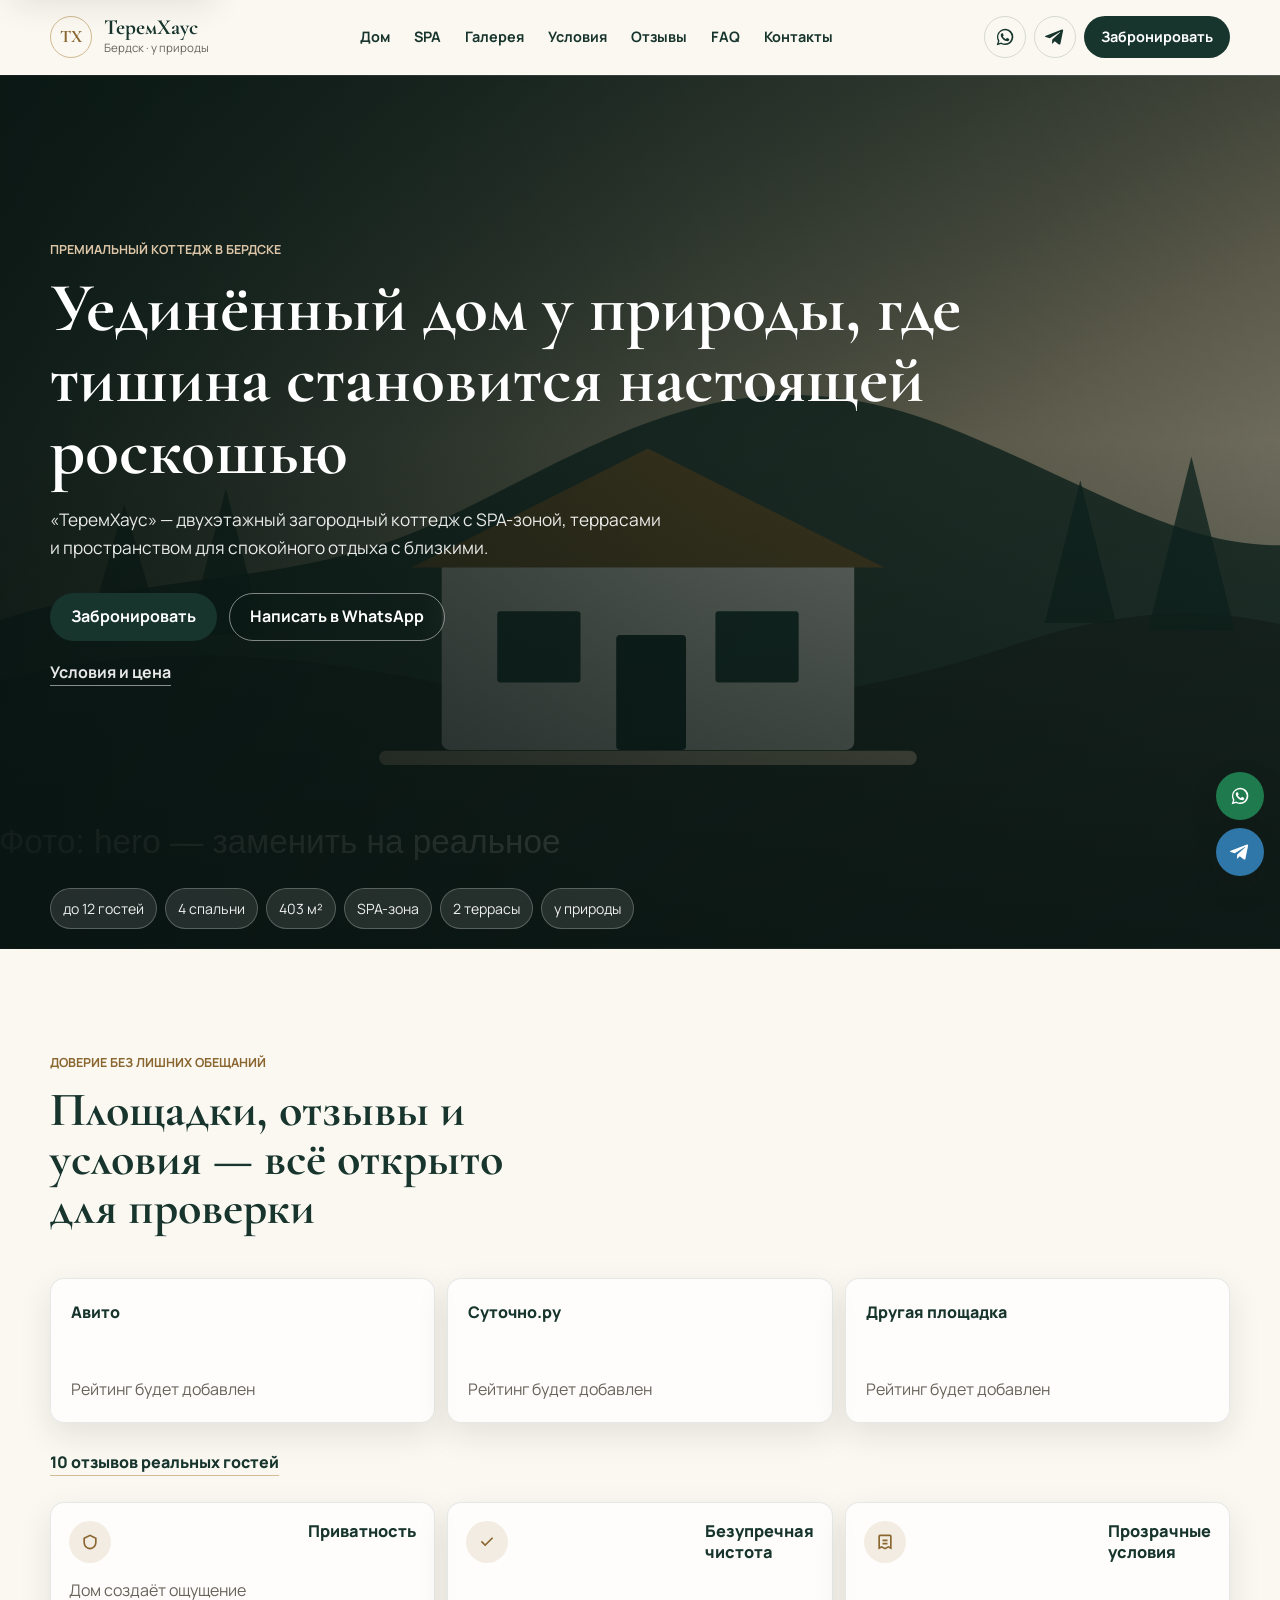
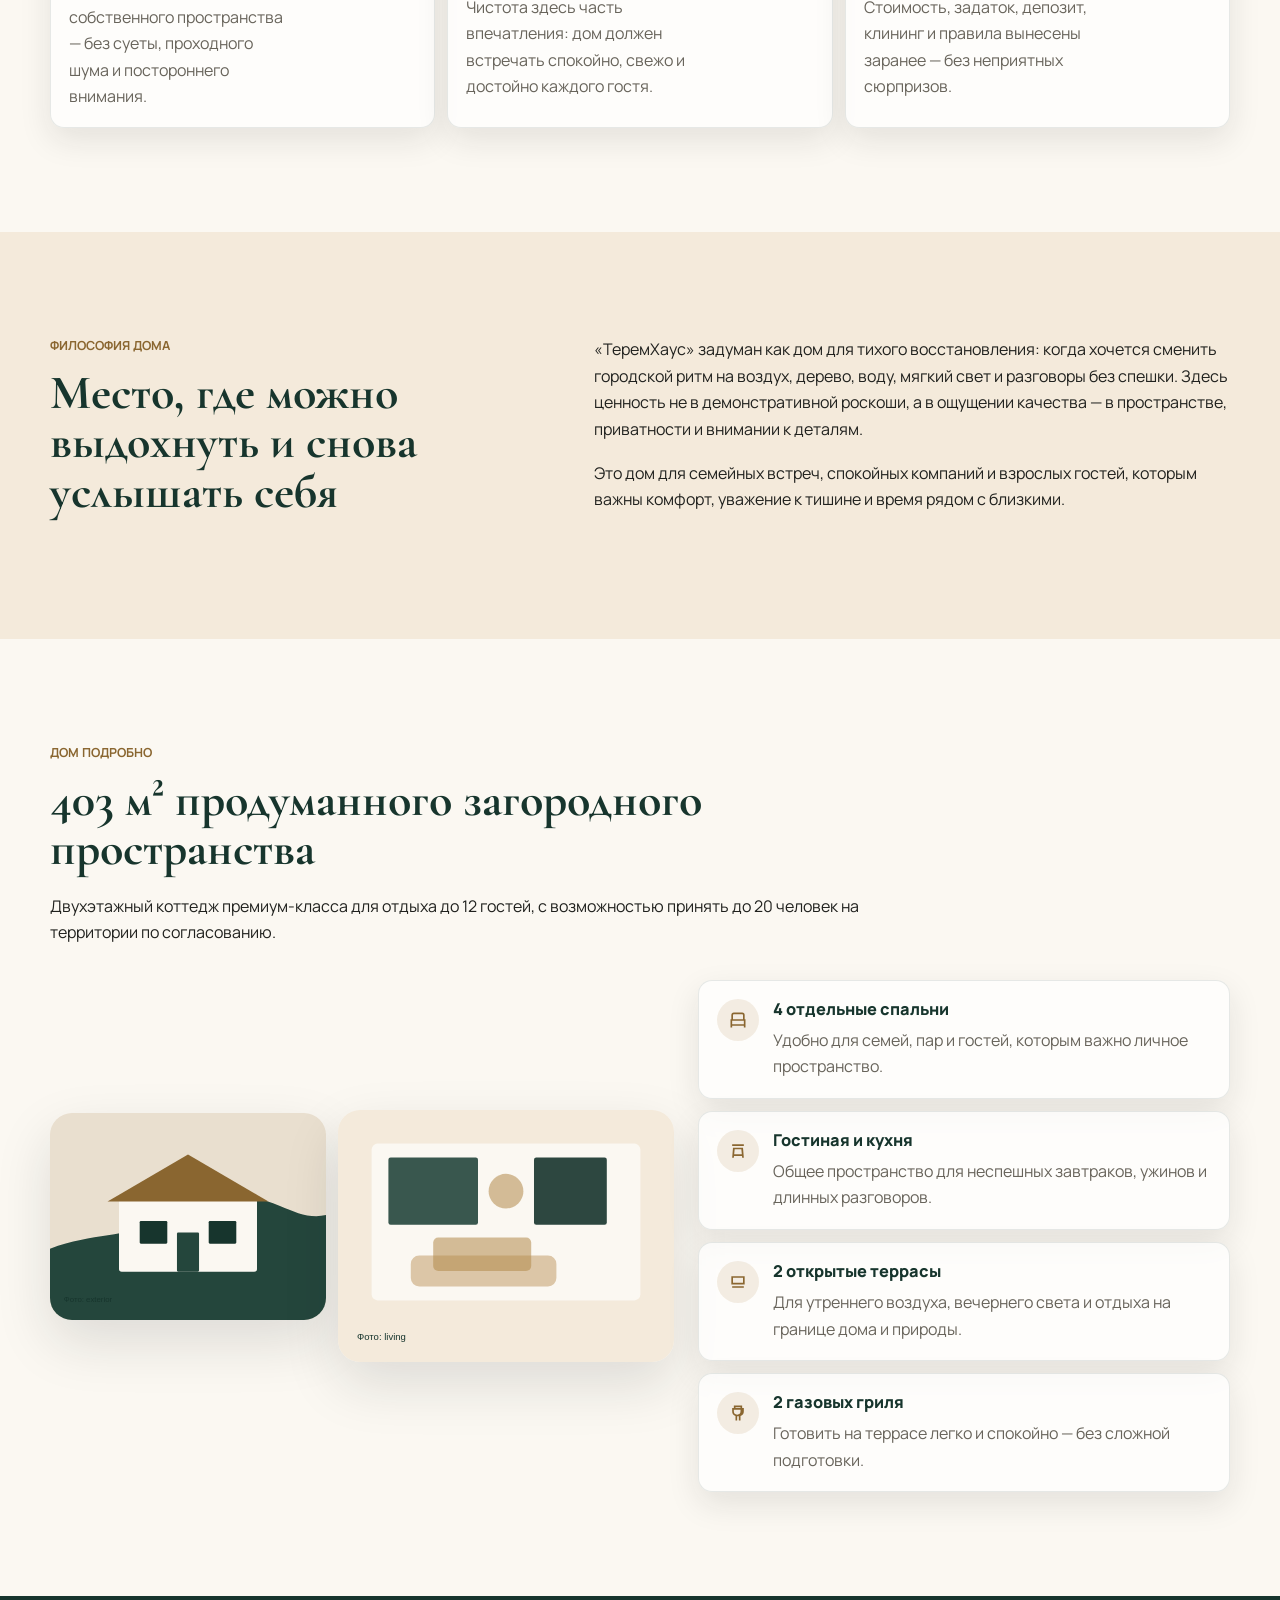
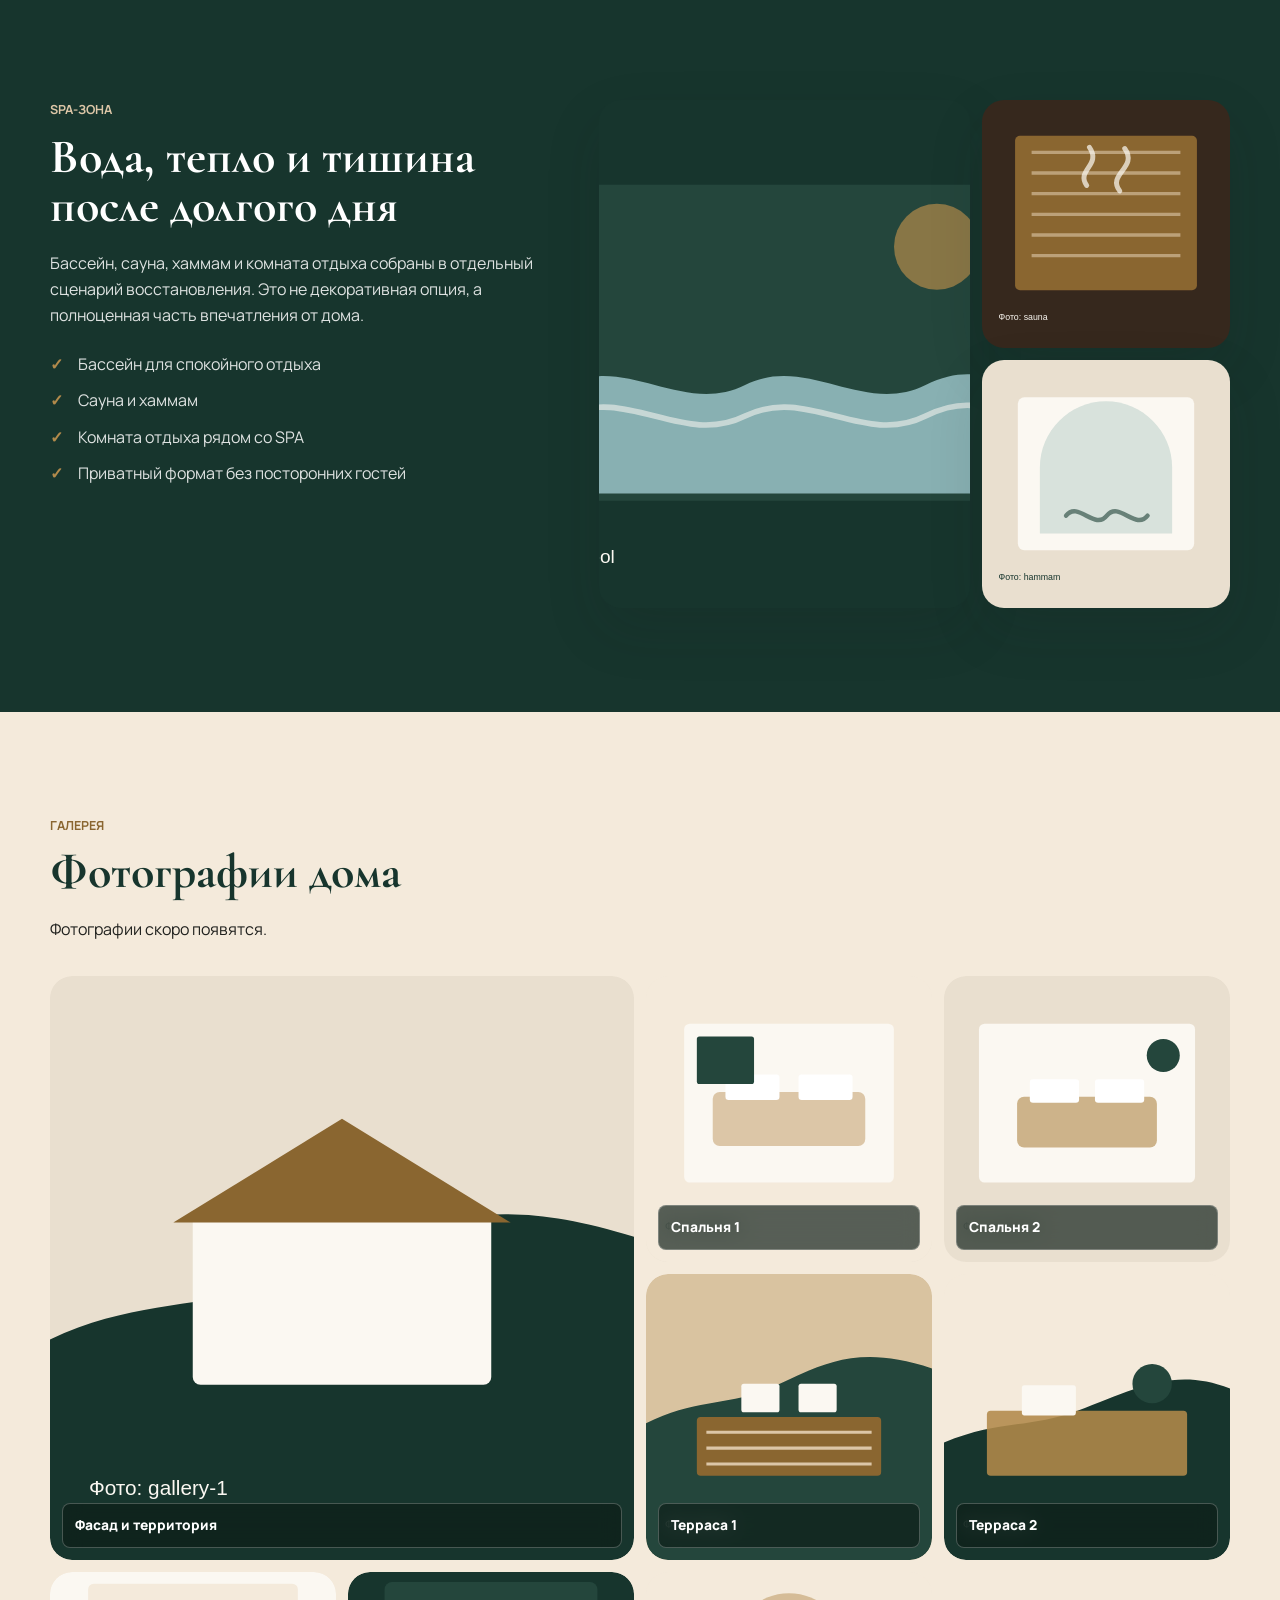
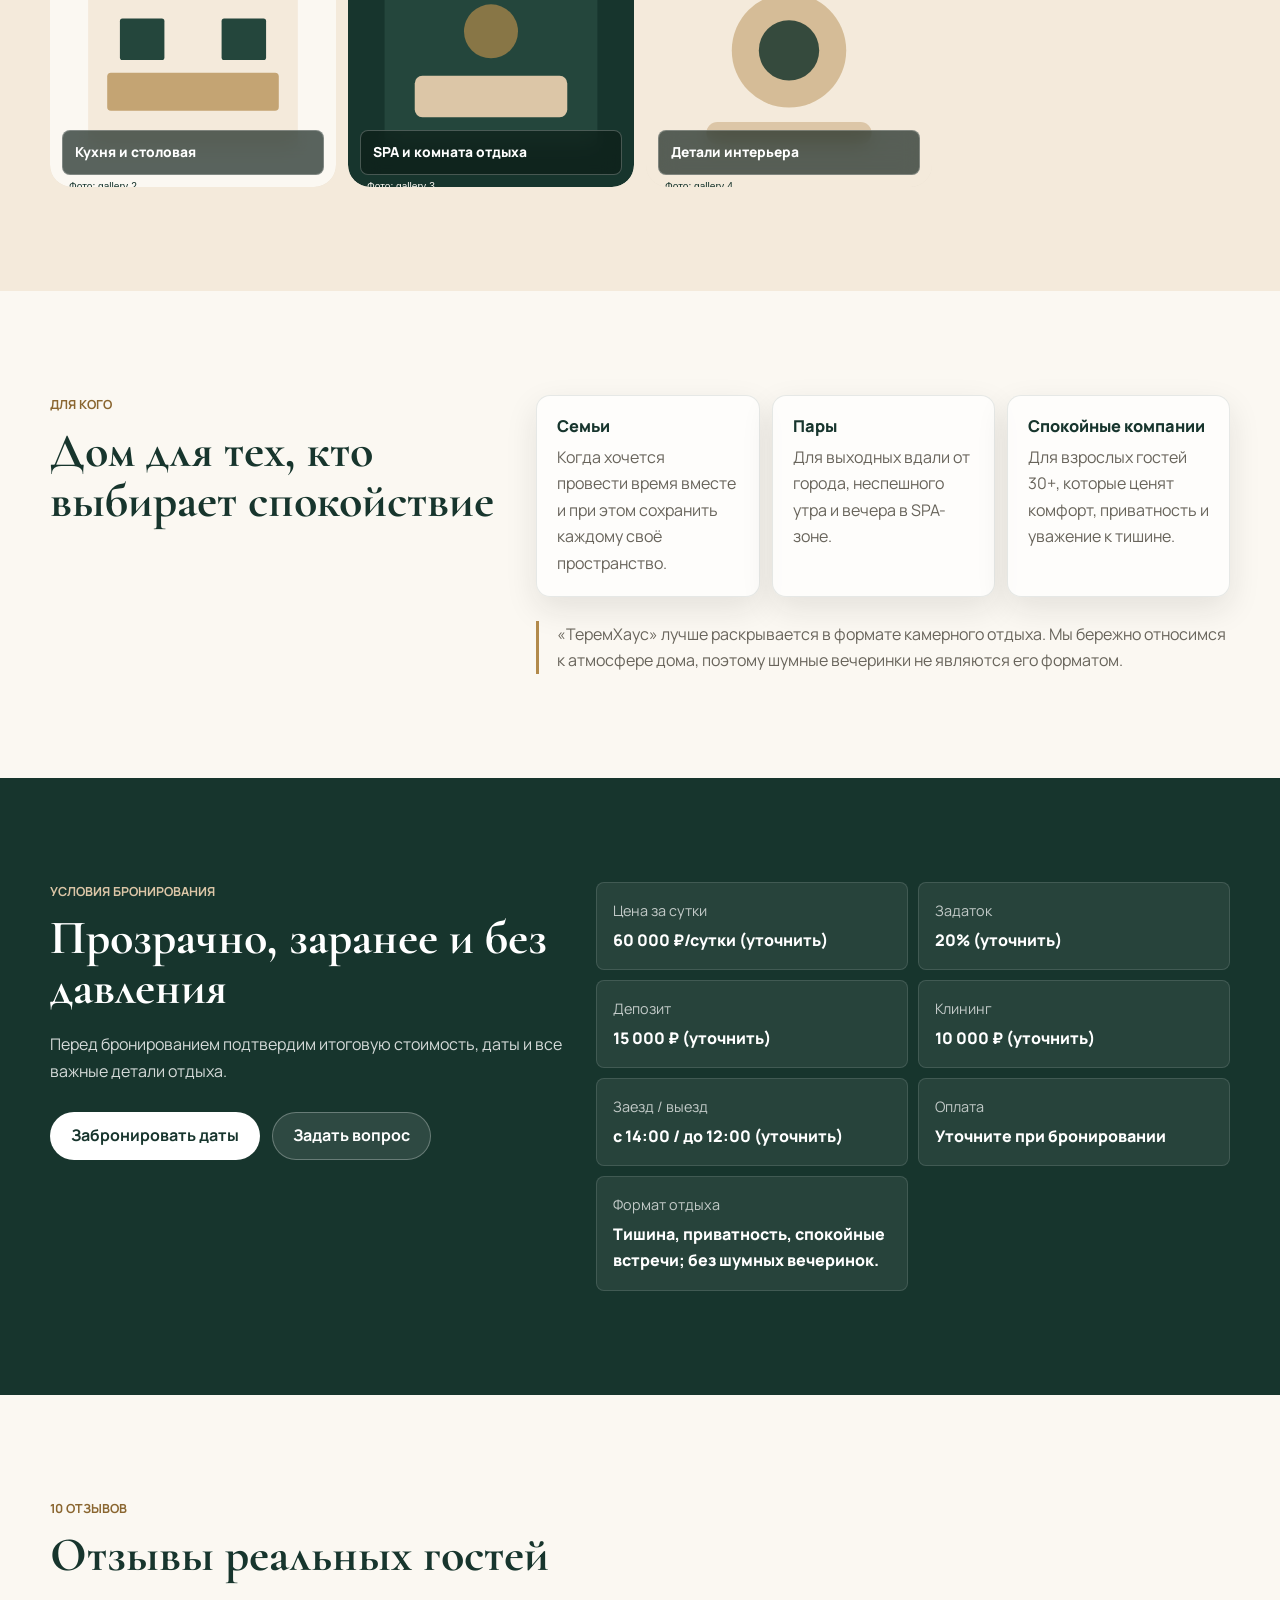
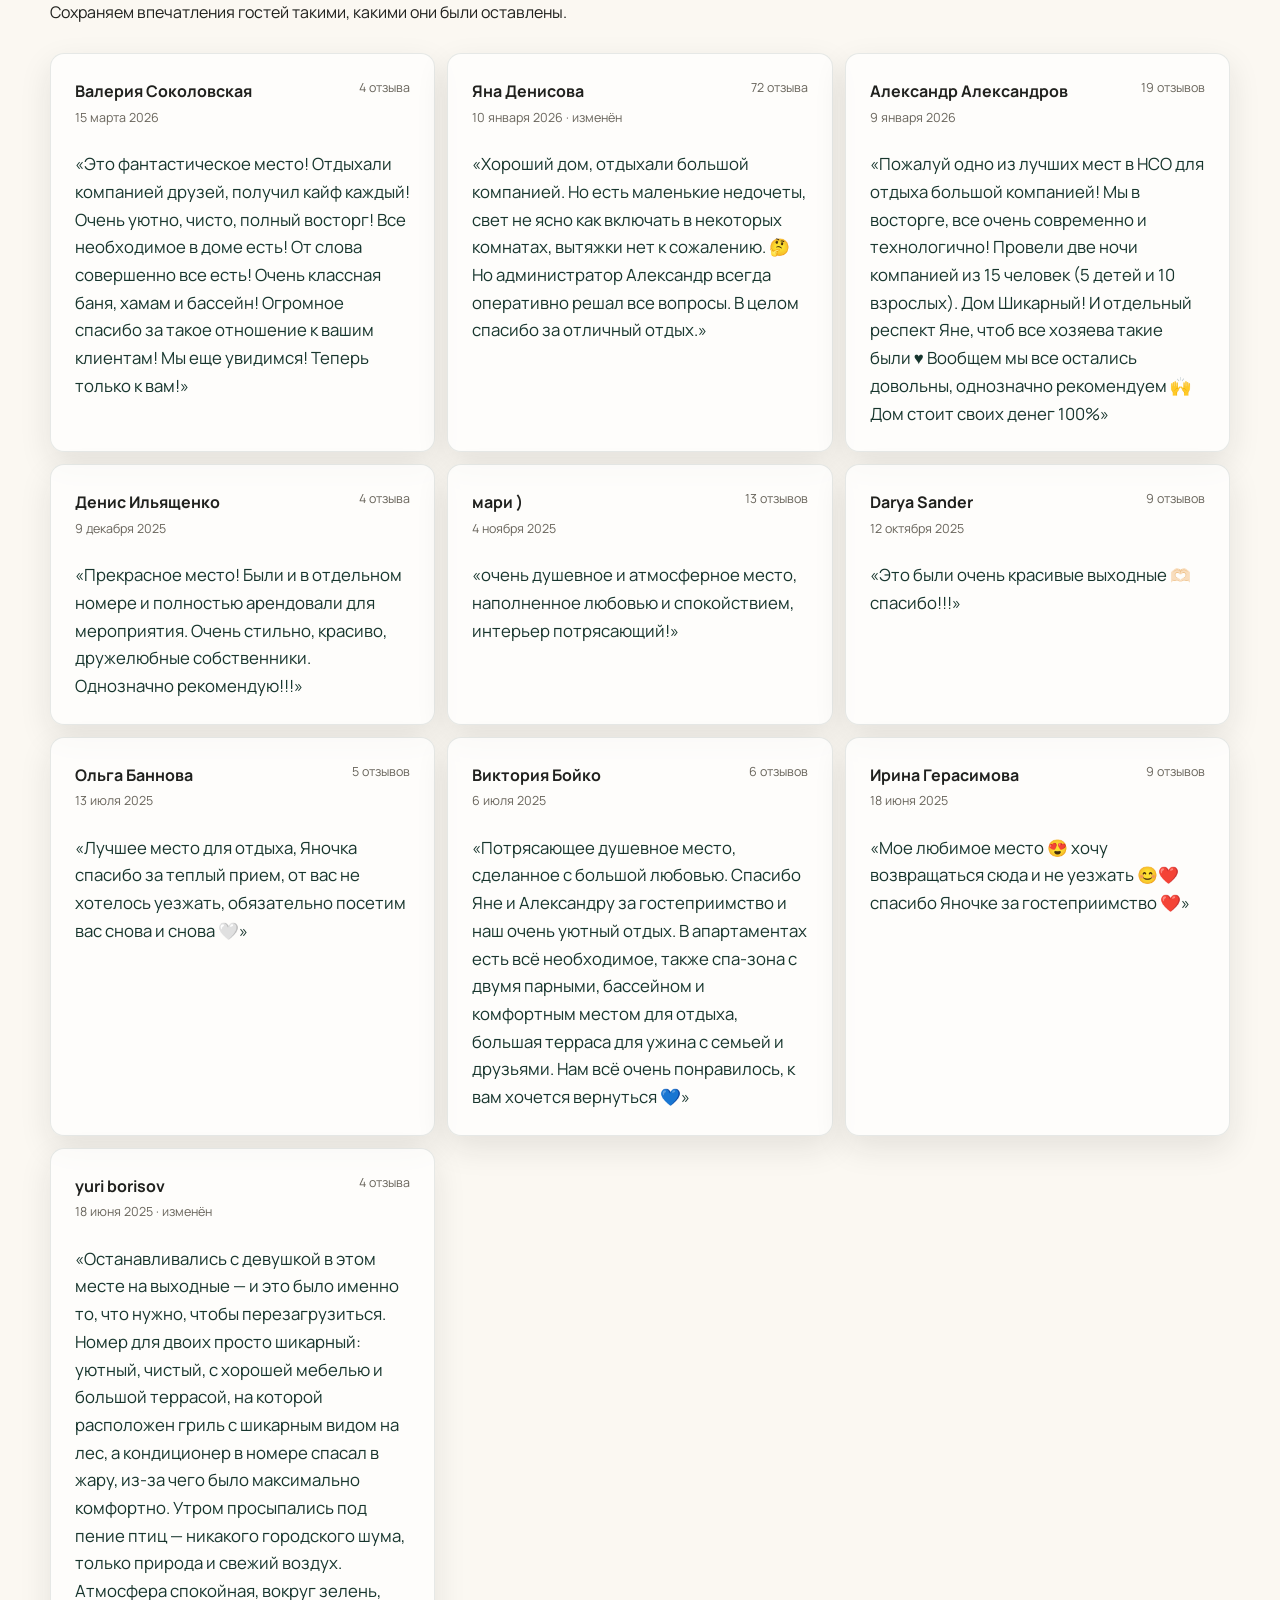
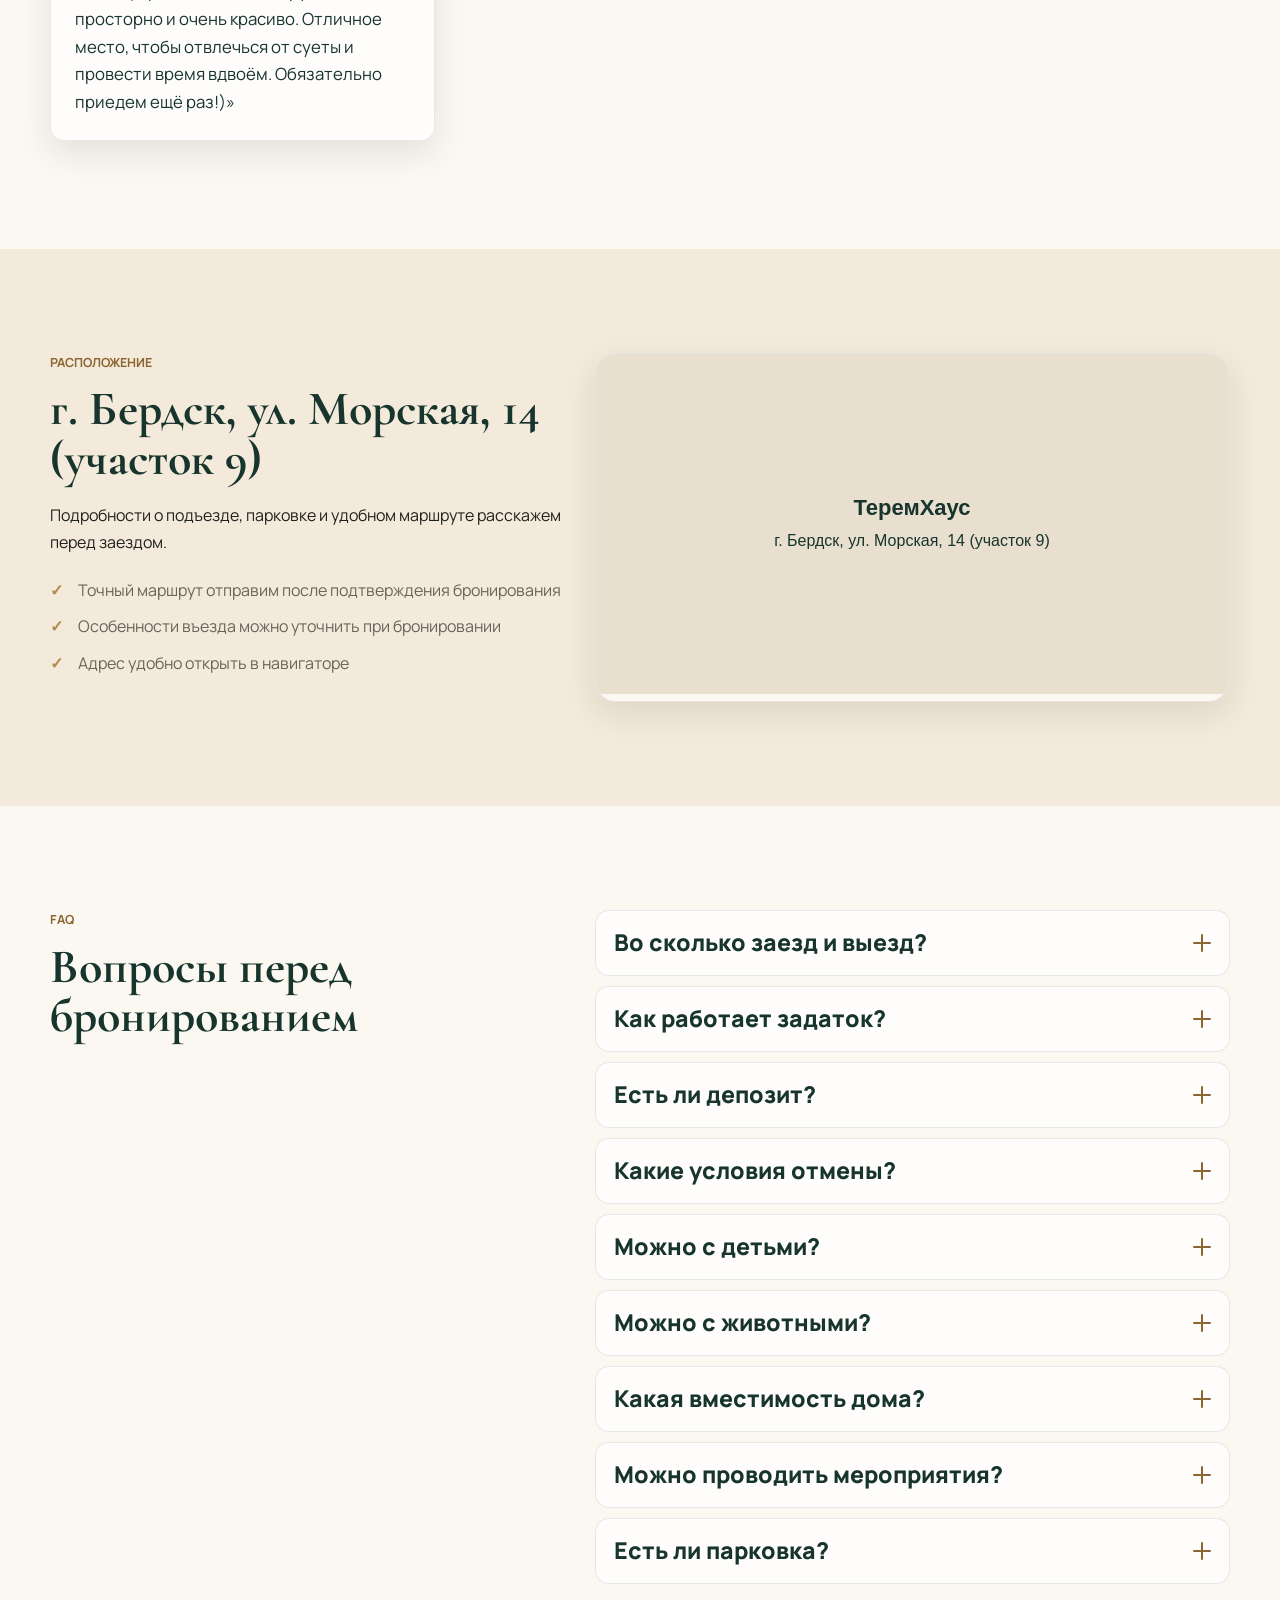
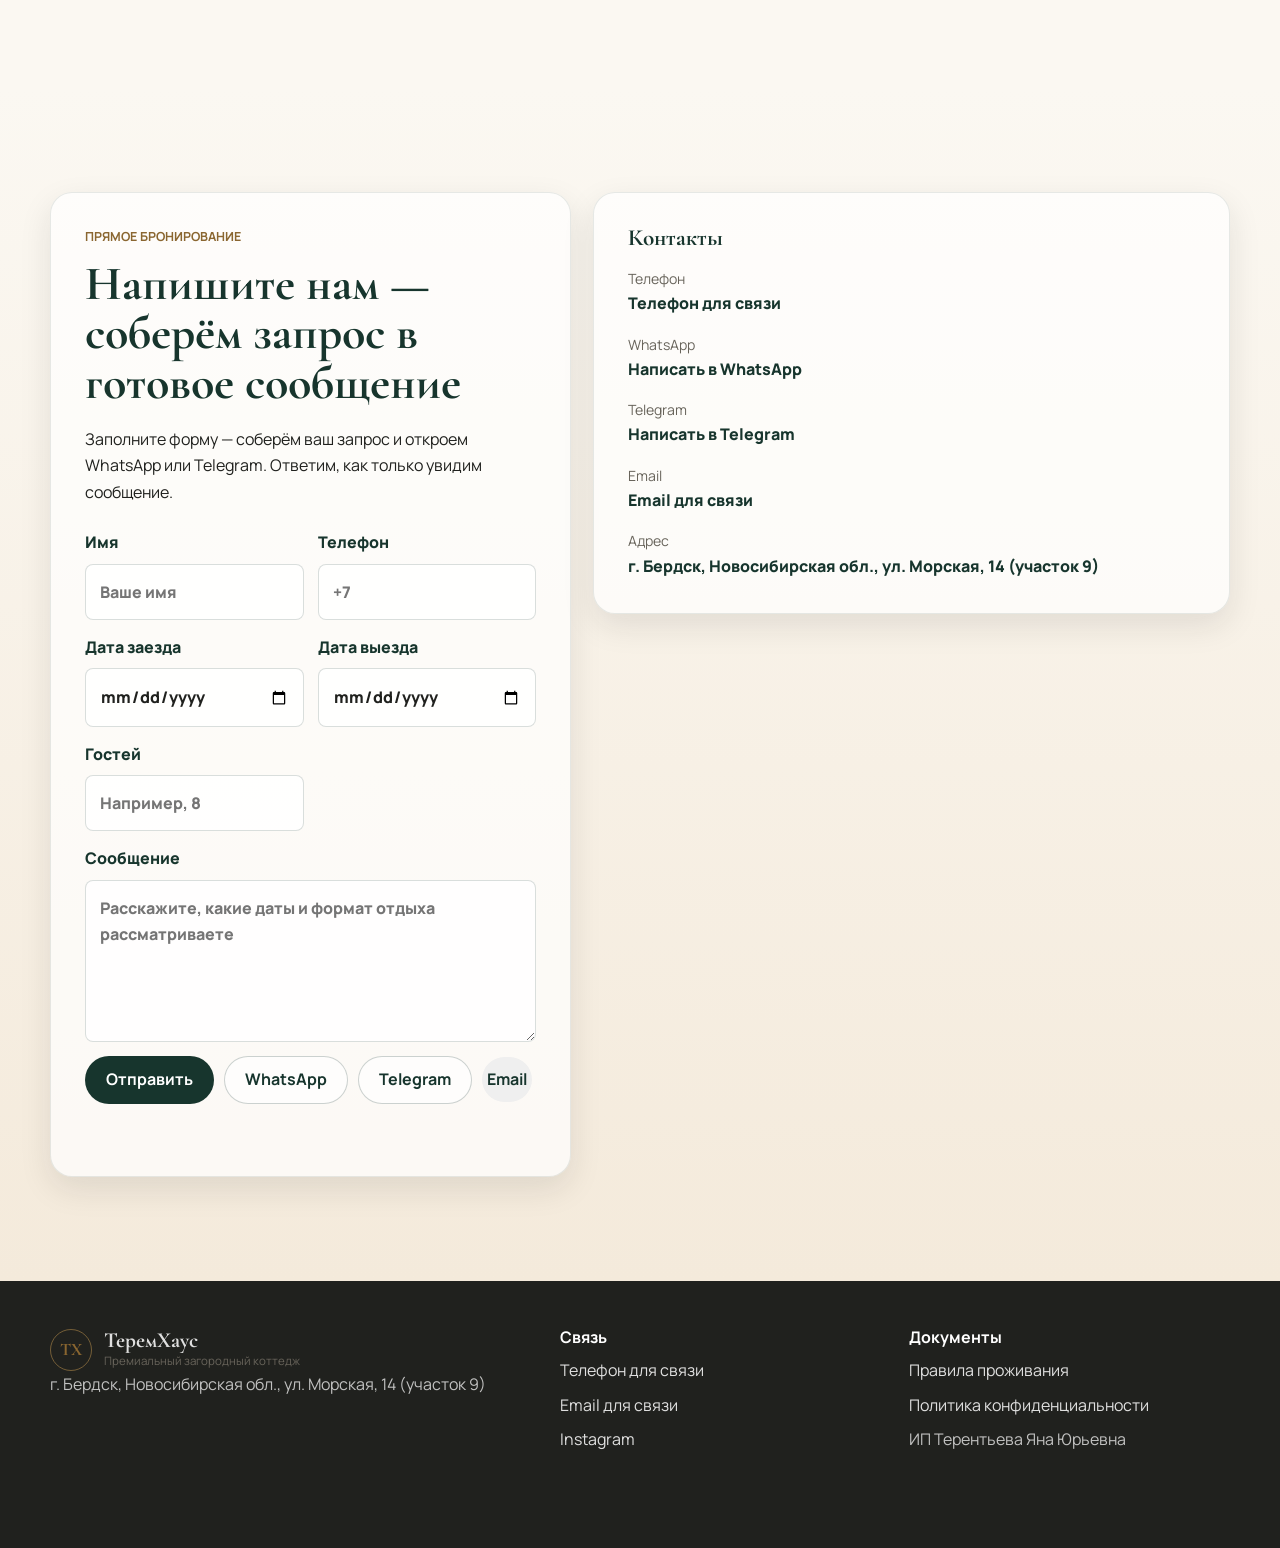
==== commit 37c72e98: "Add files via upload" ====
--- a/index.html
+++ b/index.html
@@ -123,7 +123,7 @@
         <img
           class="hero-media"
           src="assets/img/hero.svg"
-          alt="Плейсхолдер главного фото коттеджа «ТеремХаус» у природы"
+          alt="Загородный коттедж «ТеремХаус» у природы"
           fetchpriority="high"
           decoding="async"
         >
@@ -139,6 +139,7 @@
             <a class="btn btn-primary" href="#contacts">Забронировать</a>
             <a class="btn btn-ghost-on-dark" href="#" data-link="whatsapp">Написать в WhatsApp</a>
           </div>
+          <a class="hero-text-link" href="#terms">Условия и цена</a>
         </div>
         <div class="container hero-facts" aria-label="Ключевые характеристики дома">
           <span>до&nbsp;12 гостей</span>
@@ -161,19 +162,20 @@
             <article class="rating-slot">
               <span class="slot-platform">Авито</span>
               <strong data-editable="rating-avito">&nbsp;</strong>
-              <p data-editable="reviews-avito">[Рейтинг и число отзывов]</p>
+              <p data-editable="reviews-avito">Рейтинг будет добавлен</p>
             </article>
             <article class="rating-slot">
               <span class="slot-platform">Суточно.ру</span>
               <strong data-editable="rating-sutochno">&nbsp;</strong>
-              <p data-editable="reviews-sutochno">[Рейтинг и число отзывов]</p>
+              <p data-editable="reviews-sutochno">Рейтинг будет добавлен</p>
             </article>
             <article class="rating-slot">
               <span class="slot-platform">Другая площадка</span>
               <strong data-editable="rating-other">&nbsp;</strong>
-              <p data-editable="reviews-other">[Рейтинг и число отзывов]</p>
-            </article>
-          </div>
+              <p data-editable="reviews-other">Рейтинг будет добавлен</p>
+            </article>
+          </div>
+          <a class="trust-reviews-link reveal" href="#reviews">10 отзывов реальных гостей</a>
 
           <div class="trust-points reveal">
             <article>
@@ -234,8 +236,8 @@
 
           <div class="media-feature">
             <div class="media-stack reveal">
-              <img src="assets/img/exterior.svg" alt="Плейсхолдер фото фасада коттеджа «ТеремХаус»" loading="lazy" decoding="async">
-              <img src="assets/img/living.svg" alt="Плейсхолдер фото гостиной в коттедже «ТеремХаус»" loading="lazy" decoding="async">
+              <img src="assets/img/exterior.svg" alt="Фасад коттеджа «ТеремХаус»" loading="lazy" decoding="async">
+              <img src="assets/img/living.svg" alt="Гостиная в коттедже «ТеремХаус»" loading="lazy" decoding="async">
             </div>
 
             <div class="feature-list reveal">
@@ -297,9 +299,9 @@
             </ul>
           </div>
           <div class="spa-images reveal">
-            <img class="spa-main" src="assets/img/spa-pool.svg" alt="Плейсхолдер фото бассейна в SPA-зоне" loading="lazy" decoding="async">
-            <img src="assets/img/sauna.svg" alt="Плейсхолдер фото сауны" loading="lazy" decoding="async">
-            <img src="assets/img/hammam.svg" alt="Плейсхолдер фото хаммама" loading="lazy" decoding="async">
+            <img class="spa-main" src="assets/img/spa-pool.svg" alt="Бассейн в SPA-зоне «ТеремХаус»" loading="lazy" decoding="async">
+            <img src="assets/img/sauna.svg" alt="Сауна в SPA-зоне «ТеремХаус»" loading="lazy" decoding="async">
+            <img src="assets/img/hammam.svg" alt="Хаммам в SPA-зоне «ТеремХаус»" loading="lazy" decoding="async">
           </div>
         </div>
       </section>
@@ -308,34 +310,42 @@
         <div class="container">
           <div class="section-heading section-heading-wide reveal">
             <p class="eyebrow">Галерея</p>
-            <h2 id="gallery-title">Будущие фотографии дома</h2>
-            <p>Замените SVG-плейсхолдеры на реальные фотографии в папке <code>assets/img/</code>.</p>
+            <h2 id="gallery-title">Фотографии дома</h2>
+            <p>Фотографии скоро появятся.</p>
           </div>
 
           <div class="gallery-grid reveal" data-gallery>
             <button class="gallery-item gallery-item-large" type="button" data-full="assets/img/gallery-1.svg" data-caption="Фасад и территория">
-              <img src="assets/img/gallery-1.svg" alt="Плейсхолдер галереи: фасад и территория" loading="lazy" decoding="async">
+              <img src="assets/img/gallery-1.svg" alt="Фасад и территория «ТеремХаус» — фотография скоро появится" loading="lazy" decoding="async">
+              <span>Фасад и территория</span>
             </button>
             <button class="gallery-item" type="button" data-full="assets/img/bedroom-1.svg" data-caption="Спальня 1">
-              <img src="assets/img/bedroom-1.svg" alt="Плейсхолдер фото спальни 1" loading="lazy" decoding="async">
+              <img src="assets/img/bedroom-1.svg" alt="Спальня 1 — фотография скоро появится" loading="lazy" decoding="async">
+              <span>Спальня 1</span>
             </button>
             <button class="gallery-item" type="button" data-full="assets/img/bedroom-2.svg" data-caption="Спальня 2">
-              <img src="assets/img/bedroom-2.svg" alt="Плейсхолдер фото спальни 2" loading="lazy" decoding="async">
+              <img src="assets/img/bedroom-2.svg" alt="Спальня 2 — фотография скоро появится" loading="lazy" decoding="async">
+              <span>Спальня 2</span>
             </button>
             <button class="gallery-item" type="button" data-full="assets/img/terrace-1.svg" data-caption="Терраса 1">
-              <img src="assets/img/terrace-1.svg" alt="Плейсхолдер фото первой террасы" loading="lazy" decoding="async">
+              <img src="assets/img/terrace-1.svg" alt="Первая терраса — фотография скоро появится" loading="lazy" decoding="async">
+              <span>Терраса 1</span>
             </button>
             <button class="gallery-item" type="button" data-full="assets/img/terrace-2.svg" data-caption="Терраса 2">
-              <img src="assets/img/terrace-2.svg" alt="Плейсхолдер фото второй террасы" loading="lazy" decoding="async">
+              <img src="assets/img/terrace-2.svg" alt="Вторая терраса — фотография скоро появится" loading="lazy" decoding="async">
+              <span>Терраса 2</span>
             </button>
             <button class="gallery-item" type="button" data-full="assets/img/gallery-2.svg" data-caption="Кухня и столовая">
-              <img src="assets/img/gallery-2.svg" alt="Плейсхолдер галереи: кухня и столовая" loading="lazy" decoding="async">
+              <img src="assets/img/gallery-2.svg" alt="Кухня и столовая — фотография скоро появится" loading="lazy" decoding="async">
+              <span>Кухня и столовая</span>
             </button>
             <button class="gallery-item" type="button" data-full="assets/img/gallery-3.svg" data-caption="Комната отдыха">
-              <img src="assets/img/gallery-3.svg" alt="Плейсхолдер галереи: комната отдыха" loading="lazy" decoding="async">
+              <img src="assets/img/gallery-3.svg" alt="Комната отдыха в SPA-зоне — фотография скоро появится" loading="lazy" decoding="async">
+              <span>SPA и комната отдыха</span>
             </button>
             <button class="gallery-item" type="button" data-full="assets/img/gallery-4.svg" data-caption="Детали интерьера">
-              <img src="assets/img/gallery-4.svg" alt="Плейсхолдер галереи: детали интерьера" loading="lazy" decoding="async">
+              <img src="assets/img/gallery-4.svg" alt="Детали интерьера — фотография скоро появится" loading="lazy" decoding="async">
+              <span>Детали интерьера</span>
             </button>
           </div>
         </div>
@@ -373,7 +383,7 @@
           <div class="section-heading reveal">
             <p class="eyebrow">Условия бронирования</p>
             <h2 id="terms-title">Прозрачно, заранее и без давления</h2>
-            <p>Значения ниже вынесены в начало <code>assets/js/main.js</code> и отмечены как TODO для быстрой замены.</p>
+            <p>Перед бронированием подтвердим итоговую стоимость, даты и все важные детали отдыха.</p>
             <div class="terms-cta">
               <a class="btn btn-primary" href="#contacts">Забронировать даты</a>
               <a class="btn btn-secondary" href="#" data-link="telegram">Задать вопрос</a>
@@ -403,7 +413,7 @@
             </div>
             <div>
               <dt>Оплата</dt>
-              <dd data-field="payment">[TODO: способы оплаты]</dd>
+              <dd data-field="payment">Уточните при бронировании</dd>
             </div>
             <div>
               <dt>Формат отдыха</dt>
@@ -417,8 +427,9 @@
         <div class="container">
           <div class="reviews-header reveal">
             <div class="section-heading">
-              <p class="eyebrow">Отзывы гостей</p>
-              <h2 id="reviews-title">Место для реальных впечатлений</h2>
+              <p class="eyebrow">10 отзывов</p>
+              <h2 id="reviews-title">Отзывы реальных гостей</h2>
+              <p>Сохраняем впечатления гостей такими, какими они были оставлены.</p>
             </div>
             <div class="carousel-controls" aria-label="Управление отзывами">
               <button class="round-button" type="button" data-review-prev aria-label="Предыдущий отзыв">
@@ -430,28 +441,93 @@
             </div>
           </div>
 
-          <div class="reviews-carousel reveal" data-reviews-carousel>
+          <div
+            class="reviews-carousel reveal"
+            data-reviews-carousel
+            role="region"
+            aria-roledescription="карусель"
+            aria-label="Отзывы реальных гостей"
+          >
             <div class="reviews-track" data-reviews-track>
-              <article class="review-card">
-                <p>[Отзыв гостя]</p>
-                <footer>
-                  <strong>[Имя]</strong>
-                  <span>[Площадка / дата]</span>
-                </footer>
-              </article>
-              <article class="review-card">
-                <p>[Отзыв гостя]</p>
-                <footer>
-                  <strong>[Имя]</strong>
-                  <span>[Площадка / дата]</span>
-                </footer>
-              </article>
-              <article class="review-card">
-                <p>[Отзыв гостя]</p>
-                <footer>
-                  <strong>[Имя]</strong>
-                  <span>[Площадка / дата]</span>
-                </footer>
+              <article class="review-card" role="group" aria-label="Отзыв 1 из 10">
+                <header>
+                  <strong>Валерия Соколовская</strong>
+                  <span>4 отзыва</span>
+                  <time datetime="2026-03-15">15 марта 2026</time>
+                </header>
+                <p>«Это фантастическое место! Отдыхали компанией друзей, получил кайф каждый! Очень уютно, чисто, полный восторг! Все необходимое в доме есть! От слова совершенно все есть! Очень классная баня, хамам и бассейн! Огромное спасибо за такое отношение к вашим клиентам! Мы еще увидимся! Теперь только к вам!»</p>
+              </article>
+              <article class="review-card" role="group" aria-label="Отзыв 2 из 10">
+                <header>
+                  <strong>Яна Денисова</strong>
+                  <span>72 отзыва</span>
+                  <time datetime="2026-01-10">10 января 2026 · изменён</time>
+                </header>
+                <p>«Хороший дом, отдыхали большой компанией. Но есть маленькие недочеты, свет не ясно как включать в некоторых комнатах, вытяжки нет к сожалению. 🤔 Но администратор Александр всегда оперативно решал все вопросы. В целом спасибо за отличный отдых.»</p>
+              </article>
+              <article class="review-card" role="group" aria-label="Отзыв 3 из 10">
+                <header>
+                  <strong>Александр Александров</strong>
+                  <span>19 отзывов</span>
+                  <time datetime="2026-01-09">9 января 2026</time>
+                </header>
+                <p>«Пожалуй одно из лучших мест в НСО для отдыха большой компанией! Мы в восторге, все очень современно и технологично! Провели две ночи компанией из 15 человек (5 детей и 10 взрослых). Дом Шикарный! И отдельный респект Яне, чтоб все хозяева такие были ♥️ Вообщем мы все остались довольны, однозначно рекомендуем 🙌 Дом стоит своих денег 100%»</p>
+              </article>
+              <article class="review-card" role="group" aria-label="Отзыв 4 из 10">
+                <header>
+                  <strong>Денис Ильященко</strong>
+                  <span>4 отзыва</span>
+                  <time datetime="2025-12-09">9 декабря 2025</time>
+                </header>
+                <p>«Прекрасное место! Были и в отдельном номере и полностью арендовали для мероприятия. Очень стильно, красиво, дружелюбные собственники. Однозначно рекомендую!!!»</p>
+              </article>
+              <article class="review-card" role="group" aria-label="Отзыв 5 из 10">
+                <header>
+                  <strong>мари )</strong>
+                  <span>13 отзывов</span>
+                  <time datetime="2025-11-04">4 ноября 2025</time>
+                </header>
+                <p>«очень душевное и атмосферное место, наполненное любовью и спокойствием, интерьер потрясающий!»</p>
+              </article>
+              <article class="review-card" role="group" aria-label="Отзыв 6 из 10">
+                <header>
+                  <strong>Darya Sander</strong>
+                  <span>9 отзывов</span>
+                  <time datetime="2025-10-12">12 октября 2025</time>
+                </header>
+                <p>«Это были очень красивые выходные 🫶🏻 спасибо!!!»</p>
+              </article>
+              <article class="review-card" role="group" aria-label="Отзыв 7 из 10">
+                <header>
+                  <strong>Ольга Баннова</strong>
+                  <span>5 отзывов</span>
+                  <time datetime="2025-07-13">13 июля 2025</time>
+                </header>
+                <p>«Лучшее место для отдыха, Яночка спасибо за теплый прием, от вас не хотелось уезжать, обязательно посетим вас снова и снова 🤍»</p>
+              </article>
+              <article class="review-card" role="group" aria-label="Отзыв 8 из 10">
+                <header>
+                  <strong>Виктория Бойко</strong>
+                  <span>6 отзывов</span>
+                  <time datetime="2025-07-06">6 июля 2025</time>
+                </header>
+                <p>«Потрясающее душевное место, сделанное с большой любовью. Спасибо Яне и Александру за гостеприимство и наш очень уютный отдых. В апартаментах есть всё необходимое, также спа-зона с двумя парными, бассейном и комфортным местом для отдыха, большая терраса для ужина с семьей и друзьями. Нам всё очень понравилось, к вам хочется вернуться 💙»</p>
+              </article>
+              <article class="review-card" role="group" aria-label="Отзыв 9 из 10">
+                <header>
+                  <strong>Ирина Герасимова</strong>
+                  <span>9 отзывов</span>
+                  <time datetime="2025-06-18">18 июня 2025</time>
+                </header>
+                <p>«Мое любимое место 😍 хочу возвращаться сюда и не уезжать 😊❤️ спасибо Яночке за гостеприимство ❤️»</p>
+              </article>
+              <article class="review-card" role="group" aria-label="Отзыв 10 из 10">
+                <header>
+                  <strong>yuri borisov</strong>
+                  <span>4 отзыва</span>
+                  <time datetime="2025-06-18">18 июня 2025 · изменён</time>
+                </header>
+                <p>«Останавливались с девушкой в этом месте на выходные — и это было именно то, что нужно, чтобы перезагрузиться. Номер для двоих просто шикарный: уютный, чистый, с хорошей мебелью и большой террасой, на которой расположен гриль с шикарным видом на лес, а кондиционер в номере спасал в жару, из-за чего было максимально комфортно. Утром просыпались под пение птиц — никакого городского шума, только природа и свежий воздух. Атмосфера спокойная, вокруг зелень, просторно и очень красиво. Отличное место, чтобы отвлечься от суеты и провести время вдвоём. Обязательно приедем ещё раз!)»</p>
               </article>
             </div>
           </div>
@@ -464,20 +540,19 @@
             <p class="eyebrow">Расположение</p>
             <h2 id="location-title">г. Бердск, ул. Морская, 14 (участок&nbsp;9)</h2>
             <p>
-              Укажите здесь реальные ориентиры, подъезд и то, что важно гостю знать перед дорогой.
-              Сейчас блок оставлен как редактируемый плейсхолдер без выдуманных деталей.
+              Подробности о подъезде, парковке и удобном маршруте расскажем перед заездом.
             </p>
             <ul class="location-list">
-              <li>[TODO: что рядом]</li>
-              <li>[TODO: как удобнее добраться]</li>
-              <li>[TODO: парковка и въезд на территорию]</li>
+              <li>Точный маршрут отправим после подтверждения бронирования</li>
+              <li>Особенности въезда можно уточнить при бронировании</li>
+              <li>Адрес удобно открыть в навигаторе</li>
             </ul>
           </div>
           <div class="map-card reveal">
             <iframe
-              title="Плейсхолдер карты Яндекс.Карт для адреса ТеремХаус"
+              title="Расположение «ТеремХаус»"
               loading="lazy"
-              srcdoc="<style>body{margin:0;font-family:Arial,sans-serif;background:#e9dfcf;color:#17352d;display:grid;place-items:center;height:100vh;text-align:center}strong{display:block;font-size:22px;margin-bottom:8px}span{display:block;max-width:360px;line-height:1.5}</style><main><strong>Карта</strong><span>TODO: заменить на iframe Яндекс.Карт по адресу: г. Бердск, ул. Морская, 14 (участок 9)</span></main>"
+              srcdoc="<style>body{margin:0;font-family:Arial,sans-serif;background:#e9dfcf;color:#17352d;display:grid;place-items:center;height:100vh;text-align:center}strong{display:block;font-size:22px;margin-bottom:8px}span{display:block;max-width:360px;line-height:1.5}</style><main><strong>ТеремХаус</strong><span>г. Бердск, ул. Морская, 14 (участок 9)</span></main>"
             ></iframe>
           </div>
         </div>
@@ -510,7 +585,7 @@
                 </button>
               </h3>
               <div class="accordion-panel">
-                <p>Задаток — 20% (уточнить). TODO: добавить порядок внесения и условия возврата.</p>
+                <p>Задаток — 20% (уточнить). Порядок внесения и условия возврата подтвердим перед бронированием.</p>
               </div>
             </article>
             <article class="accordion-item">
@@ -521,7 +596,7 @@
                 </button>
               </h3>
               <div class="accordion-panel">
-                <p>Депозит — 15&nbsp;000&nbsp;₽ (уточнить). TODO: добавить сроки и способ возврата депозита.</p>
+                <p>Депозит — 15&nbsp;000&nbsp;₽ (уточнить). Сроки и способ возврата подтвердим перед бронированием.</p>
               </div>
             </article>
             <article class="accordion-item">
@@ -532,7 +607,7 @@
                 </button>
               </h3>
               <div class="accordion-panel">
-                <p>TODO: уточнить и вставить реальные условия отмены бронирования.</p>
+                <p>Условия отмены зависят от дат. Расскажем о них до внесения задатка.</p>
               </div>
             </article>
             <article class="accordion-item">
@@ -543,7 +618,7 @@
                 </button>
               </h3>
               <div class="accordion-panel">
-                <p>TODO: уточнить правила проживания с детьми и необходимые условия безопасности.</p>
+                <p>Условия проживания с детьми уточните, пожалуйста, при бронировании.</p>
               </div>
             </article>
             <article class="accordion-item">
@@ -554,7 +629,7 @@
                 </button>
               </h3>
               <div class="accordion-panel">
-                <p>TODO: уточнить правила проживания с животными.</p>
+                <p>Возможность проживания с животными уточните, пожалуйста, при бронировании.</p>
               </div>
             </article>
             <article class="accordion-item">
@@ -587,7 +662,7 @@
                 </button>
               </h3>
               <div class="accordion-panel">
-                <p>TODO: уточнить количество парковочных мест и правила въезда.</p>
+                <p>Количество парковочных мест и правила въезда уточните, пожалуйста, при бронировании.</p>
               </div>
             </article>
           </div>
@@ -600,8 +675,7 @@
             <p class="eyebrow">Прямое бронирование</p>
             <h2 id="contacts-title">Напишите нам — соберём запрос в готовое сообщение</h2>
             <p id="form-help">
-              Бэкенда нет: форма сформирует текст и откроет WhatsApp или Telegram. Ответим в течение нескольких минут
-              <span class="muted">(плейсхолдер)</span>.
+              Заполните форму — соберём ваш запрос и откроем WhatsApp или Telegram. Ответим, как только увидим сообщение.
             </p>
 
             <form class="booking-form" data-booking-form aria-describedby="form-help">
@@ -644,19 +718,19 @@
             <dl>
               <div>
                 <dt>Телефон</dt>
-                <dd><a href="#" data-link="phone" data-contact="phone">[TODO: телефон]</a></dd>
+                <dd><a href="#" data-link="phone" data-contact="phone">Телефон для связи</a></dd>
               </div>
               <div>
                 <dt>WhatsApp</dt>
-                <dd><a href="#" data-link="whatsapp">[TODO: ссылка WhatsApp]</a></dd>
+                <dd><a href="#" data-link="whatsapp">Написать в WhatsApp</a></dd>
               </div>
               <div>
                 <dt>Telegram</dt>
-                <dd><a href="#" data-link="telegram">[TODO: Telegram]</a></dd>
+                <dd><a href="#" data-link="telegram">Написать в Telegram</a></dd>
               </div>
               <div>
                 <dt>Email</dt>
-                <dd><a href="#" data-link="email" data-contact="email">[TODO: email]</a></dd>
+                <dd><a href="#" data-link="email" data-contact="email">Email для связи</a></dd>
               </div>
               <div>
                 <dt>Адрес</dt>
@@ -683,17 +757,17 @@
         <div>
           <h2>Связь</h2>
           <ul>
-            <li><a href="#" data-link="phone" data-contact="phone">[TODO: телефон]</a></li>
-            <li><a href="#" data-link="email" data-contact="email">[TODO: email]</a></li>
-            <li><a href="#" data-link="instagram">[TODO: Instagram]</a></li>
+            <li><a href="#" data-link="phone" data-contact="phone">Телефон для связи</a></li>
+            <li><a href="#" data-link="email" data-contact="email">Email для связи</a></li>
+            <li><a href="#" data-link="instagram">Instagram</a></li>
           </ul>
         </div>
         <div>
           <h2>Документы</h2>
           <ul>
-            <li><a href="#" aria-label="Правила проживания — плейсхолдер">Правила проживания</a></li>
-            <li><a href="#" aria-label="Политика конфиденциальности — плейсхолдер">Политика конфиденциальности</a></li>
-            <li>ИП Терентьева Яна Юрьевна<br><span class="muted">[TODO: реквизиты]</span></li>
+            <li><a href="#" aria-label="Правила проживания">Правила проживания</a></li>
+            <li><a href="#" aria-label="Политика конфиденциальности">Политика конфиденциальности</a></li>
+            <li>ИП Терентьева Яна Юрьевна</li>
           </ul>
         </div>
       </div>
@@ -712,9 +786,9 @@
       </a>
     </div>
 
-    <div class="mobile-cta" aria-label="Быстрое бронирование">
-      <a class="btn btn-primary" href="#contacts">Забронировать</a>
-      <a class="btn btn-secondary" href="#" data-link="whatsapp">WhatsApp</a>
+    <div class="mobile-cta" aria-label="Быстрое бронирование" data-mobile-cta>
+      <a class="btn btn-primary" href="#contacts">Проверить даты</a>
+      <a class="btn btn-secondary" href="#" data-link="whatsapp">Написать</a>
     </div>
 
     <div class="lightbox" role="dialog" aria-modal="true" aria-label="Просмотр фотографии" hidden data-lightbox>
--- a/assets/css/styles.css
+++ b/assets/css/styles.css
@@ -0,0 +1,1546 @@
+:root {
+  --color-pine: #17352d;
+  --color-pine-2: #24463c;
+  --color-moss: #687969;
+  --color-cream: #fbf8f2;
+  --color-linen: #f4eadb;
+  --color-sand: #dcc6a7;
+  --color-brass: #b28a4b;
+  --color-brass-dark: #8a6630;
+  --color-graphite: #20211e;
+  --color-muted: #68645b;
+  --color-white: #ffffff;
+  --color-whatsapp: #1f7a4d;
+  --color-telegram: #2f77a8;
+  --shadow-soft: 0 22px 55px rgba(27, 34, 29, 0.13);
+  --shadow-card: 0 12px 32px rgba(27, 34, 29, 0.1);
+  --radius-sm: 8px;
+  --radius-md: 14px;
+  --radius-lg: 22px;
+  --container: 1180px;
+  --header-height: 74px;
+  --font-heading: "Cormorant Garamond", Georgia, serif;
+  --font-body: "Manrope", Arial, sans-serif;
+}
+
+*,
+*::before,
+*::after {
+  box-sizing: border-box;
+}
+
+html {
+  scroll-behavior: smooth;
+  scroll-padding-top: 92px;
+}
+
+body {
+  margin: 0;
+  background: var(--color-cream);
+  color: var(--color-graphite);
+  font-family: var(--font-body);
+  font-size: 16px;
+  line-height: 1.65;
+  letter-spacing: 0;
+  text-rendering: optimizeLegibility;
+}
+
+body.nav-open,
+body.lightbox-open {
+  overflow: hidden;
+}
+
+img,
+svg {
+  display: block;
+}
+
+img {
+  max-width: 100%;
+  height: auto;
+}
+
+a {
+  color: inherit;
+  text-decoration: none;
+}
+
+a:hover {
+  color: var(--color-brass-dark);
+}
+
+button,
+input,
+textarea {
+  font: inherit;
+}
+
+button {
+  cursor: pointer;
+}
+
+:focus-visible {
+  outline: 3px solid rgba(178, 138, 75, 0.82);
+  outline-offset: 4px;
+}
+
+::selection {
+  background: rgba(178, 138, 75, 0.28);
+}
+
+.sr-only {
+  position: absolute;
+  width: 1px;
+  height: 1px;
+  padding: 0;
+  margin: -1px;
+  overflow: hidden;
+  clip: rect(0, 0, 0, 0);
+  white-space: nowrap;
+  border: 0;
+}
+
+.skip-link {
+  position: fixed;
+  top: 12px;
+  left: 12px;
+  z-index: 2000;
+  transform: translateY(-140%);
+  padding: 10px 14px;
+  border-radius: var(--radius-sm);
+  background: var(--color-white);
+  color: var(--color-pine);
+  box-shadow: var(--shadow-card);
+  transition: transform 180ms ease;
+}
+
+.skip-link:focus {
+  transform: translateY(0);
+}
+
+.container {
+  width: min(100% - 32px, var(--container));
+  margin-inline: auto;
+}
+
+.section {
+  padding: 76px 0;
+}
+
+.section-heading {
+  max-width: 700px;
+}
+
+.section-heading-wide {
+  max-width: 840px;
+  margin-bottom: 34px;
+}
+
+.eyebrow {
+  margin: 0 0 12px;
+  color: var(--color-brass-dark);
+  font-size: 0.78rem;
+  font-weight: 700;
+  text-transform: uppercase;
+}
+
+h1,
+h2,
+h3,
+p {
+  margin-top: 0;
+}
+
+h1,
+h2,
+h3 {
+  color: var(--color-pine);
+  font-family: var(--font-heading);
+  font-weight: 700;
+  line-height: 1.03;
+  letter-spacing: 0;
+}
+
+h1 {
+  max-width: 920px;
+  margin-bottom: 18px;
+  color: var(--color-white);
+  font-size: 3.15rem;
+}
+
+h2 {
+  margin-bottom: 18px;
+  font-size: 2.35rem;
+}
+
+h3 {
+  margin-bottom: 8px;
+  font-size: 1.45rem;
+}
+
+p {
+  margin-bottom: 0;
+}
+
+.muted {
+  color: var(--color-muted);
+}
+
+.prose p + p {
+  margin-top: 18px;
+}
+
+.btn {
+  display: inline-flex;
+  min-height: 48px;
+  align-items: center;
+  justify-content: center;
+  gap: 8px;
+  border: 1px solid transparent;
+  border-radius: 999px;
+  padding: 12px 20px;
+  color: inherit;
+  font-weight: 700;
+  line-height: 1.2;
+  text-align: center;
+  transition: transform 180ms ease, background 180ms ease, border-color 180ms ease, color 180ms ease;
+}
+
+.btn:hover {
+  transform: translateY(-1px);
+}
+
+.btn-primary {
+  background: var(--color-pine);
+  color: var(--color-white);
+}
+
+.btn-primary:hover {
+  background: var(--color-pine-2);
+  color: var(--color-white);
+}
+
+.btn-secondary {
+  border-color: rgba(23, 53, 45, 0.22);
+  background: rgba(255, 255, 255, 0.66);
+  color: var(--color-pine);
+}
+
+.btn-secondary:hover {
+  border-color: rgba(178, 138, 75, 0.7);
+  background: var(--color-white);
+}
+
+.btn-ghost-on-dark {
+  border-color: rgba(255, 255, 255, 0.48);
+  color: var(--color-white);
+  backdrop-filter: blur(10px);
+}
+
+.btn-ghost-on-dark:hover {
+  border-color: var(--color-white);
+  background: rgba(255, 255, 255, 0.12);
+  color: var(--color-white);
+}
+
+.btn-small {
+  min-height: 42px;
+  padding: 10px 16px;
+  font-size: 0.9rem;
+}
+
+.btn-text {
+  min-height: 42px;
+  padding-inline: 4px;
+  color: var(--color-pine);
+}
+
+.site-header {
+  position: sticky;
+  top: 0;
+  z-index: 1000;
+  border-bottom: 1px solid rgba(255, 255, 255, 0.14);
+  background: rgba(251, 248, 242, 0.86);
+  backdrop-filter: blur(18px);
+  transition: box-shadow 180ms ease, background 180ms ease;
+}
+
+.site-header.is-scrolled {
+  background: rgba(251, 248, 242, 0.96);
+  box-shadow: 0 10px 30px rgba(27, 34, 29, 0.08);
+}
+
+.header-inner {
+  min-height: var(--header-height);
+  display: flex;
+  align-items: center;
+  justify-content: space-between;
+  gap: 18px;
+}
+
+.brand {
+  display: inline-flex;
+  align-items: center;
+  gap: 12px;
+  color: var(--color-pine);
+}
+
+.brand:hover {
+  color: var(--color-pine);
+}
+
+.brand-mark {
+  display: grid;
+  width: 42px;
+  height: 42px;
+  place-items: center;
+  border: 1px solid rgba(178, 138, 75, 0.58);
+  border-radius: 50%;
+  color: var(--color-brass-dark);
+  font-family: var(--font-heading);
+  font-size: 1.1rem;
+  font-weight: 700;
+}
+
+.brand-text {
+  display: grid;
+  gap: 0;
+}
+
+.brand-text span {
+  font-family: var(--font-heading);
+  font-size: 1.35rem;
+  font-weight: 700;
+  line-height: 1;
+}
+
+.brand-text small {
+  color: var(--color-muted);
+  font-size: 0.72rem;
+}
+
+.nav-toggle {
+  position: relative;
+  display: inline-grid;
+  width: 46px;
+  height: 46px;
+  place-items: center;
+  border: 1px solid rgba(23, 53, 45, 0.16);
+  border-radius: 50%;
+  background: transparent;
+}
+
+.nav-toggle span:not(.sr-only) {
+  position: absolute;
+  left: 13px;
+  width: 19px;
+  height: 2px;
+  border-radius: 999px;
+  background: var(--color-pine);
+  transition: transform 180ms ease, opacity 180ms ease;
+}
+
+.nav-toggle span:nth-child(2) {
+  top: 14px;
+}
+
+.nav-toggle span:nth-child(3) {
+  top: 21px;
+}
+
+.nav-toggle span:nth-child(4) {
+  top: 28px;
+}
+
+.nav-open .nav-toggle span:nth-child(2) {
+  top: 21px;
+  transform: rotate(45deg);
+}
+
+.nav-open .nav-toggle span:nth-child(3) {
+  opacity: 0;
+}
+
+.nav-open .nav-toggle span:nth-child(4) {
+  top: 21px;
+  transform: rotate(-45deg);
+}
+
+.primary-nav {
+  position: fixed;
+  inset: var(--header-height) 16px auto;
+  display: grid;
+  gap: 2px;
+  padding: 14px;
+  border: 1px solid rgba(23, 53, 45, 0.1);
+  border-radius: var(--radius-md);
+  background: var(--color-cream);
+  box-shadow: var(--shadow-soft);
+  opacity: 0;
+  transform: translateY(-12px);
+  visibility: hidden;
+  transition: opacity 180ms ease, transform 180ms ease, visibility 180ms ease;
+}
+
+.primary-nav.is-open {
+  opacity: 1;
+  transform: translateY(0);
+  visibility: visible;
+}
+
+.primary-nav a {
+  border-radius: var(--radius-sm);
+  padding: 12px 14px;
+  color: var(--color-pine);
+  font-weight: 700;
+}
+
+.primary-nav a:hover {
+  background: rgba(178, 138, 75, 0.12);
+}
+
+.header-actions {
+  display: none;
+  align-items: center;
+  gap: 8px;
+}
+
+.icon-link {
+  display: grid;
+  width: 42px;
+  height: 42px;
+  place-items: center;
+  border: 1px solid rgba(23, 53, 45, 0.16);
+  border-radius: 50%;
+  color: var(--color-pine);
+  transition: background 180ms ease, color 180ms ease, transform 180ms ease;
+}
+
+.icon-link svg,
+.line-icon svg,
+.round-button svg,
+.floating-messengers svg,
+.lightbox svg {
+  width: 20px;
+  height: 20px;
+  fill: currentColor;
+}
+
+.icon-link:hover {
+  background: var(--color-pine);
+  color: var(--color-white);
+  transform: translateY(-1px);
+}
+
+.hero {
+  position: relative;
+  min-height: calc(100svh - 26px);
+  display: grid;
+  align-items: center;
+  overflow: hidden;
+  color: var(--color-white);
+}
+
+.hero-media {
+  position: absolute;
+  inset: 0;
+  width: 100%;
+  height: 100%;
+  object-fit: cover;
+  transform: translateY(var(--hero-parallax, 0));
+  transition: transform 80ms linear;
+}
+
+.hero-overlay {
+  position: absolute;
+  inset: 0;
+  background:
+    linear-gradient(180deg, rgba(8, 20, 17, 0.48), rgba(8, 20, 17, 0.24) 42%, rgba(8, 20, 17, 0.76)),
+    linear-gradient(90deg, rgba(8, 20, 17, 0.88), rgba(8, 20, 17, 0.56) 55%, rgba(8, 20, 17, 0.38));
+}
+
+.hero-content {
+  position: relative;
+  z-index: 1;
+  padding: 86px 0 184px;
+}
+
+.hero .eyebrow {
+  color: var(--color-sand);
+}
+
+.hero-lead {
+  max-width: 660px;
+  color: rgba(255, 255, 255, 0.9);
+  font-size: 1.08rem;
+}
+
+.hero-actions {
+  display: flex;
+  flex-wrap: wrap;
+  gap: 12px;
+  margin-top: 30px;
+}
+
+.hero-text-link {
+  display: inline-block;
+  margin-top: 18px;
+  border-bottom: 1px solid rgba(255, 255, 255, 0.52);
+  color: rgba(255, 255, 255, 0.9);
+  font-weight: 700;
+}
+
+.hero-text-link:hover {
+  border-color: var(--color-sand);
+  color: var(--color-sand);
+}
+
+.hero-facts {
+  position: absolute;
+  left: 50%;
+  bottom: 20px;
+  z-index: 1;
+  display: flex;
+  width: min(100% - 32px, var(--container));
+  flex-wrap: wrap;
+  gap: 8px;
+  transform: translateX(-50%);
+}
+
+.hero-facts span {
+  border: 1px solid rgba(255, 255, 255, 0.24);
+  border-radius: 999px;
+  padding: 8px 12px;
+  background: rgba(255, 255, 255, 0.11);
+  color: rgba(255, 255, 255, 0.92);
+  font-size: 0.88rem;
+  backdrop-filter: blur(12px);
+}
+
+.trust-section {
+  padding-top: 44px;
+}
+
+.trust-grid {
+  display: grid;
+  gap: 26px;
+}
+
+.rating-panel {
+  display: grid;
+  gap: 12px;
+}
+
+.rating-slot,
+.trust-points article,
+.feature-card,
+.audience-cards article,
+.review-card,
+.contact-card,
+.contact-aside,
+.map-card {
+  border: 1px solid rgba(23, 53, 45, 0.1);
+  background: rgba(255, 255, 255, 0.7);
+  box-shadow: var(--shadow-card);
+}
+
+.rating-slot {
+  min-height: 126px;
+  display: grid;
+  align-content: center;
+  gap: 8px;
+  border-radius: var(--radius-md);
+  padding: 20px;
+}
+
+.slot-platform {
+  color: var(--color-pine);
+  font-weight: 800;
+}
+
+.rating-slot strong {
+  min-height: 1.5em;
+  color: var(--color-brass-dark);
+  font-size: 1.3rem;
+}
+
+.rating-slot p {
+  color: var(--color-muted);
+}
+
+.trust-reviews-link {
+  width: fit-content;
+  border-bottom: 1px solid rgba(178, 138, 75, 0.54);
+  color: var(--color-pine);
+  font-weight: 800;
+}
+
+.trust-points {
+  display: grid;
+  gap: 12px;
+}
+
+.trust-points article {
+  display: grid;
+  grid-template-columns: auto 1fr;
+  gap: 14px;
+  border-radius: var(--radius-md);
+  padding: 18px;
+}
+
+.line-icon {
+  display: grid;
+  width: 42px;
+  height: 42px;
+  flex: 0 0 42px;
+  place-items: center;
+  border-radius: 50%;
+  background: rgba(178, 138, 75, 0.14);
+  color: var(--color-brass-dark);
+}
+
+.trust-points h3,
+.feature-card h3,
+.audience-cards h3 {
+  font-family: var(--font-body);
+  font-size: 1.02rem;
+  font-weight: 800;
+  line-height: 1.25;
+}
+
+.trust-points p,
+.feature-card p,
+.audience-cards p,
+.quiet-note,
+.terms-list dd,
+.location-list,
+.review-card span {
+  color: var(--color-muted);
+}
+
+.concept-section {
+  background: var(--color-linen);
+}
+
+.two-column {
+  display: grid;
+  gap: 24px;
+}
+
+.media-feature {
+  display: grid;
+  gap: 24px;
+}
+
+.media-stack {
+  display: grid;
+  grid-template-columns: 1fr;
+  gap: 12px;
+}
+
+.media-stack img,
+.spa-images img,
+.gallery-item img {
+  width: 100%;
+  border-radius: var(--radius-lg);
+  object-fit: cover;
+  box-shadow: var(--shadow-soft);
+}
+
+.media-stack img {
+  aspect-ratio: 4 / 3;
+}
+
+.feature-list {
+  display: grid;
+  gap: 12px;
+}
+
+.feature-card {
+  display: grid;
+  grid-template-columns: auto 1fr;
+  gap: 14px;
+  align-items: start;
+  border-radius: var(--radius-md);
+  padding: 18px;
+}
+
+.spa-section {
+  background: var(--color-pine);
+  color: rgba(255, 255, 255, 0.86);
+}
+
+.spa-section h2,
+.spa-section h3 {
+  color: var(--color-white);
+}
+
+.spa-section .eyebrow {
+  color: var(--color-sand);
+}
+
+.spa-layout {
+  display: grid;
+  gap: 32px;
+}
+
+.spa-copy {
+  max-width: 620px;
+}
+
+.check-list,
+.location-list {
+  display: grid;
+  gap: 10px;
+  margin: 22px 0 0;
+  padding: 0;
+  list-style: none;
+}
+
+.check-list li,
+.location-list li {
+  position: relative;
+  padding-left: 28px;
+}
+
+.check-list li::before,
+.location-list li::before {
+  position: absolute;
+  left: 0;
+  content: "✓";
+  color: var(--color-brass);
+  font-weight: 800;
+}
+
+.spa-images {
+  display: grid;
+  grid-template-columns: 1fr 1fr;
+  gap: 12px;
+}
+
+.spa-main {
+  grid-column: 1 / -1;
+  aspect-ratio: 16 / 10;
+}
+
+.spa-images img:not(.spa-main) {
+  aspect-ratio: 1 / 1;
+}
+
+.gallery-section {
+  background: var(--color-linen);
+}
+
+.gallery-grid {
+  display: grid;
+  grid-template-columns: 1fr;
+  gap: 12px;
+}
+
+.gallery-item {
+  position: relative;
+  min-height: 210px;
+  border: 0;
+  border-radius: var(--radius-lg);
+  padding: 0;
+  background: transparent;
+  overflow: hidden;
+}
+
+.gallery-item img {
+  height: 100%;
+  aspect-ratio: 4 / 3;
+  transition: transform 260ms ease, filter 260ms ease;
+}
+
+.gallery-item:hover img {
+  transform: scale(1.025);
+  filter: saturate(1.05);
+}
+
+.gallery-item span {
+  position: absolute;
+  right: 12px;
+  bottom: 12px;
+  left: 12px;
+  border: 1px solid rgba(255, 255, 255, 0.24);
+  border-radius: var(--radius-sm);
+  padding: 10px 12px;
+  background: rgba(12, 28, 23, 0.68);
+  color: var(--color-white);
+  font-size: 0.86rem;
+  font-weight: 800;
+  text-align: left;
+  backdrop-filter: blur(10px);
+}
+
+.audience-grid {
+  display: grid;
+  gap: 24px;
+}
+
+.audience-cards {
+  display: grid;
+  gap: 12px;
+}
+
+.audience-cards article {
+  border-radius: var(--radius-md);
+  padding: 20px;
+}
+
+.quiet-note {
+  max-width: 790px;
+  border-left: 3px solid var(--color-brass);
+  padding-left: 18px;
+}
+
+.terms-section {
+  background: var(--color-pine);
+  color: rgba(255, 255, 255, 0.82);
+}
+
+.terms-section h2 {
+  color: var(--color-white);
+}
+
+.terms-section .eyebrow {
+  color: var(--color-sand);
+}
+
+.terms-section code {
+  color: var(--color-white);
+}
+
+.terms-layout {
+  display: grid;
+  gap: 28px;
+}
+
+.terms-cta {
+  display: flex;
+  flex-wrap: wrap;
+  gap: 12px;
+  margin-top: 28px;
+}
+
+.terms-section .btn-primary {
+  background: var(--color-white);
+  color: var(--color-pine);
+}
+
+.terms-section .btn-secondary {
+  border-color: rgba(255, 255, 255, 0.28);
+  background: rgba(255, 255, 255, 0.1);
+  color: var(--color-white);
+}
+
+.terms-list {
+  display: grid;
+  gap: 10px;
+  margin: 0;
+}
+
+.terms-list div {
+  display: grid;
+  gap: 4px;
+  border: 1px solid rgba(255, 255, 255, 0.12);
+  border-radius: var(--radius-sm);
+  padding: 16px;
+  background: rgba(255, 255, 255, 0.07);
+}
+
+.terms-list dt {
+  color: rgba(255, 255, 255, 0.72);
+  font-size: 0.9rem;
+}
+
+.terms-list dd {
+  margin: 0;
+  color: var(--color-white);
+  font-weight: 800;
+}
+
+.reviews-header {
+  display: flex;
+  align-items: end;
+  justify-content: space-between;
+  gap: 18px;
+  margin-bottom: 24px;
+}
+
+.carousel-controls {
+  display: flex;
+  gap: 8px;
+}
+
+.round-button {
+  display: grid;
+  width: 44px;
+  height: 44px;
+  place-items: center;
+  border: 1px solid rgba(23, 53, 45, 0.16);
+  border-radius: 50%;
+  background: var(--color-white);
+  color: var(--color-pine);
+}
+
+.round-button:disabled {
+  cursor: default;
+  opacity: 0.34;
+}
+
+.reviews-carousel {
+  margin-inline: -16px;
+  padding: 4px 16px 18px;
+  overflow-x: auto;
+  overscroll-behavior-inline: contain;
+  scroll-behavior: smooth;
+  scroll-snap-type: x mandatory;
+  scrollbar-width: thin;
+  scrollbar-color: var(--color-brass) transparent;
+}
+
+.reviews-track {
+  display: flex;
+  width: max-content;
+  gap: 12px;
+}
+
+.review-card {
+  width: min(84vw, 360px);
+  min-width: 0;
+  flex: 0 0 min(84vw, 360px);
+  display: grid;
+  align-content: start;
+  border-radius: var(--radius-md);
+  padding: 24px;
+  scroll-snap-align: start;
+}
+
+.review-card p {
+  margin-top: 22px;
+  color: var(--color-pine);
+  font-size: 1.05rem;
+}
+
+.review-card header {
+  display: grid;
+  grid-template-columns: 1fr auto;
+  gap: 3px 12px;
+}
+
+.review-card strong {
+  color: var(--color-graphite);
+}
+
+.review-card header span,
+.review-card time {
+  color: var(--color-muted);
+  font-size: 0.78rem;
+}
+
+.review-card time {
+  grid-column: 1 / -1;
+}
+
+.location-section {
+  background: var(--color-linen);
+}
+
+.location-layout {
+  display: grid;
+  gap: 24px;
+}
+
+.map-card {
+  min-height: 340px;
+  border-radius: var(--radius-lg);
+  overflow: hidden;
+}
+
+.map-card iframe {
+  width: 100%;
+  height: 100%;
+  min-height: 340px;
+  border: 0;
+}
+
+.faq-layout {
+  display: grid;
+  gap: 26px;
+}
+
+.accordion {
+  display: grid;
+  gap: 10px;
+}
+
+.accordion-item {
+  border: 1px solid rgba(23, 53, 45, 0.1);
+  border-radius: var(--radius-md);
+  background: rgba(255, 255, 255, 0.68);
+  overflow: hidden;
+}
+
+.accordion-item h3 {
+  margin: 0;
+  font-family: var(--font-body);
+}
+
+.accordion-item button {
+  display: flex;
+  width: 100%;
+  min-height: 64px;
+  align-items: center;
+  justify-content: space-between;
+  gap: 16px;
+  border: 0;
+  padding: 18px;
+  background: transparent;
+  color: var(--color-pine);
+  font-weight: 800;
+  text-align: left;
+}
+
+.accordion-item button span {
+  position: relative;
+  width: 18px;
+  height: 18px;
+  flex: 0 0 18px;
+}
+
+.accordion-item button span::before,
+.accordion-item button span::after {
+  position: absolute;
+  inset: 8px 0 auto;
+  height: 2px;
+  border-radius: 999px;
+  background: var(--color-brass-dark);
+  content: "";
+}
+
+.accordion-item button span::after {
+  transform: rotate(90deg);
+  transition: transform 180ms ease;
+}
+
+.accordion-item button[aria-expanded="true"] span::after {
+  transform: rotate(0);
+}
+
+.accordion-panel {
+  display: grid;
+  grid-template-rows: 0fr;
+  transition: grid-template-rows 220ms ease;
+}
+
+.accordion-panel > p {
+  min-height: 0;
+  margin: 0;
+  overflow: hidden;
+  color: var(--color-muted);
+}
+
+.accordion-item.is-open .accordion-panel {
+  grid-template-rows: 1fr;
+}
+
+.accordion-item.is-open .accordion-panel > p {
+  padding: 0 18px 18px;
+}
+
+.contact-section {
+  padding-bottom: 104px;
+  background: linear-gradient(180deg, var(--color-cream), var(--color-linen));
+}
+
+.contact-layout {
+  display: grid;
+  gap: 22px;
+}
+
+.contact-card,
+.contact-aside {
+  border-radius: var(--radius-lg);
+  padding: 22px;
+}
+
+.booking-form {
+  display: grid;
+  gap: 14px;
+  margin-top: 24px;
+}
+
+.booking-form label {
+  display: grid;
+  gap: 8px;
+  color: var(--color-pine);
+  font-weight: 800;
+}
+
+.booking-form input,
+.booking-form textarea {
+  width: 100%;
+  border: 1px solid rgba(23, 53, 45, 0.16);
+  border-radius: var(--radius-sm);
+  padding: 14px 14px;
+  background: rgba(255, 255, 255, 0.82);
+  color: var(--color-graphite);
+  transition: border-color 180ms ease, background 180ms ease, box-shadow 180ms ease;
+}
+
+.booking-form textarea {
+  resize: vertical;
+}
+
+.booking-form input:focus,
+.booking-form textarea:focus {
+  border-color: var(--color-brass);
+  background: var(--color-white);
+  box-shadow: 0 0 0 4px rgba(178, 138, 75, 0.14);
+  outline: 0;
+}
+
+.form-actions {
+  display: flex;
+  flex-wrap: wrap;
+  gap: 10px;
+  align-items: center;
+}
+
+.form-status {
+  min-height: 1.5em;
+  color: var(--color-pine);
+  font-weight: 700;
+}
+
+.contact-aside h3 {
+  margin-bottom: 16px;
+}
+
+.contact-aside dl {
+  display: grid;
+  gap: 16px;
+  margin: 0;
+}
+
+.contact-aside dt {
+  color: var(--color-muted);
+  font-size: 0.88rem;
+}
+
+.contact-aside dd {
+  margin: 0;
+  color: var(--color-pine);
+  font-weight: 800;
+}
+
+.site-footer {
+  padding: 48px 0 96px;
+  background: var(--color-graphite);
+  color: rgba(255, 255, 255, 0.72);
+}
+
+.footer-grid {
+  display: grid;
+  gap: 28px;
+}
+
+.footer-brand {
+  color: var(--color-white);
+}
+
+.footer-brand:hover {
+  color: var(--color-white);
+}
+
+.site-footer h2 {
+  margin-bottom: 12px;
+  color: var(--color-white);
+  font-family: var(--font-body);
+  font-size: 1rem;
+}
+
+.site-footer ul {
+  display: grid;
+  gap: 8px;
+  margin: 0;
+  padding: 0;
+  list-style: none;
+}
+
+.site-footer a {
+  color: rgba(255, 255, 255, 0.86);
+}
+
+.floating-messengers {
+  position: fixed;
+  right: 16px;
+  bottom: 96px;
+  z-index: 900;
+  display: none;
+  gap: 8px;
+}
+
+.floating-messengers a {
+  display: grid;
+  width: 48px;
+  height: 48px;
+  place-items: center;
+  border-radius: 50%;
+  color: var(--color-white);
+  box-shadow: var(--shadow-card);
+}
+
+.floating-messengers a:first-child {
+  background: var(--color-whatsapp);
+}
+
+.floating-messengers a:last-child {
+  background: var(--color-telegram);
+}
+
+.mobile-cta {
+  position: fixed;
+  right: 12px;
+  bottom: 12px;
+  left: 12px;
+  z-index: 950;
+  display: grid;
+  grid-template-columns: 1fr 1fr;
+  gap: 8px;
+  padding: 8px;
+  border: 1px solid rgba(23, 53, 45, 0.1);
+  border-radius: 999px;
+  background: rgba(251, 248, 242, 0.92);
+  box-shadow: var(--shadow-soft);
+  backdrop-filter: blur(18px);
+  opacity: 0;
+  pointer-events: none;
+  transform: translateY(calc(100% + 24px));
+  transition: opacity 200ms ease, transform 200ms ease;
+}
+
+.mobile-cta.is-visible {
+  opacity: 1;
+  pointer-events: auto;
+  transform: translateY(0);
+}
+
+.mobile-cta .btn {
+  min-height: 44px;
+  padding: 10px 12px;
+}
+
+.lightbox {
+  position: fixed;
+  inset: 0;
+  z-index: 1800;
+  display: grid;
+  place-items: center;
+  padding: 72px 18px 28px;
+  background: rgba(10, 20, 17, 0.88);
+}
+
+.lightbox[hidden] {
+  display: none;
+}
+
+.lightbox figure {
+  width: min(100%, 980px);
+  margin: 0;
+}
+
+.lightbox img {
+  width: 100%;
+  max-height: 76vh;
+  border-radius: var(--radius-md);
+  object-fit: contain;
+  background: var(--color-linen);
+}
+
+.lightbox figcaption {
+  margin-top: 12px;
+  color: var(--color-white);
+  text-align: center;
+}
+
+.lightbox-close,
+.lightbox-arrow {
+  position: absolute;
+  display: grid;
+  width: 46px;
+  height: 46px;
+  place-items: center;
+  border: 1px solid rgba(255, 255, 255, 0.2);
+  border-radius: 50%;
+  background: rgba(255, 255, 255, 0.1);
+  color: var(--color-white);
+}
+
+.lightbox-close {
+  top: 18px;
+  right: 18px;
+}
+
+.lightbox-prev {
+  left: 18px;
+}
+
+.lightbox-next {
+  right: 18px;
+}
+
+.reveal {
+  opacity: 0;
+  transform: translateY(18px);
+  transition: opacity 520ms ease, transform 520ms ease;
+}
+
+.reveal.is-visible {
+  opacity: 1;
+  transform: translateY(0);
+}
+
+@media (prefers-reduced-motion: reduce) {
+  *,
+  *::before,
+  *::after {
+    scroll-behavior: auto !important;
+    transition-duration: 0.01ms !important;
+    animation-duration: 0.01ms !important;
+    animation-iteration-count: 1 !important;
+  }
+
+  .reveal {
+    opacity: 1;
+    transform: none;
+  }
+
+  .hero-media {
+    transform: none;
+  }
+}
+
+@media (min-width: 640px) {
+  .container {
+    width: min(100% - 48px, var(--container));
+  }
+
+  h1 {
+    font-size: 4.35rem;
+  }
+
+  h2 {
+    font-size: 3rem;
+  }
+
+  .rating-panel,
+  .audience-cards,
+  .terms-list {
+    grid-template-columns: repeat(2, minmax(0, 1fr));
+  }
+
+  .gallery-grid {
+    grid-template-columns: repeat(2, minmax(0, 1fr));
+  }
+
+  .gallery-item-large {
+    grid-column: span 2;
+  }
+
+  .booking-form {
+    grid-template-columns: repeat(2, minmax(0, 1fr));
+  }
+
+  .field-wide,
+  .form-actions,
+  .form-status {
+    grid-column: 1 / -1;
+  }
+
+  .footer-grid {
+    grid-template-columns: 1.5fr 1fr 1fr;
+  }
+}
+
+@media (min-width: 900px) {
+  .section {
+    padding: 104px 0;
+  }
+
+  .trust-grid {
+    grid-template-columns: minmax(0, 0.82fr) minmax(0, 1.18fr);
+    align-items: start;
+  }
+
+  .rating-panel {
+    grid-column: 1 / -1;
+    grid-template-columns: repeat(3, minmax(0, 1fr));
+  }
+
+  .trust-points {
+    grid-column: 1 / -1;
+    grid-template-columns: repeat(3, minmax(0, 1fr));
+  }
+
+  .trust-reviews-link {
+    grid-column: 1 / -1;
+  }
+
+  .two-column,
+  .spa-layout,
+  .terms-layout,
+  .location-layout,
+  .faq-layout,
+  .contact-layout {
+    grid-template-columns: minmax(0, 0.9fr) minmax(0, 1.1fr);
+    align-items: start;
+  }
+
+  .media-feature {
+    grid-template-columns: minmax(0, 1.08fr) minmax(360px, 0.92fr);
+    align-items: center;
+  }
+
+  .media-stack {
+    grid-template-columns: 0.9fr 1.1fr;
+    align-items: end;
+  }
+
+  .media-stack img:first-child {
+    margin-bottom: 42px;
+  }
+
+  .spa-images {
+    grid-template-columns: 1.2fr 0.8fr;
+  }
+
+  .spa-main {
+    grid-row: span 2;
+    grid-column: auto;
+    height: 100%;
+  }
+
+  .gallery-grid {
+    grid-template-columns: repeat(4, minmax(0, 1fr));
+  }
+
+  .gallery-item-large {
+    grid-column: span 2;
+    grid-row: span 2;
+  }
+
+  .gallery-item-large img {
+    aspect-ratio: 1 / 1;
+  }
+
+  .audience-grid {
+    grid-template-columns: 0.8fr 1.2fr;
+    align-items: start;
+  }
+
+  .audience-cards {
+    grid-template-columns: repeat(3, minmax(0, 1fr));
+  }
+
+  .quiet-note {
+    grid-column: 2;
+  }
+
+  .reviews-carousel {
+    margin-inline: 0;
+    padding: 4px 0;
+    overflow: visible;
+  }
+
+  .reviews-track {
+    width: auto;
+    display: grid;
+    grid-template-columns: repeat(2, minmax(0, 1fr));
+    align-items: stretch;
+  }
+
+  .review-card {
+    width: auto;
+    min-width: 0;
+    flex: initial;
+  }
+
+  .carousel-controls {
+    display: none;
+  }
+
+  .contact-card,
+  .contact-aside {
+    padding: 34px;
+  }
+}
+
+@media (min-width: 1080px) {
+  .nav-toggle {
+    display: none;
+  }
+
+  .primary-nav {
+    position: static;
+    display: flex;
+    align-items: center;
+    gap: 4px;
+    padding: 0;
+    border: 0;
+    background: transparent;
+    box-shadow: none;
+    opacity: 1;
+    transform: none;
+    visibility: visible;
+  }
+
+  .primary-nav a {
+    padding: 8px 10px;
+    font-size: 0.9rem;
+  }
+
+  .header-actions {
+    display: flex;
+  }
+
+  .floating-messengers {
+    display: grid;
+    bottom: 24px;
+  }
+
+  .mobile-cta {
+    display: none;
+  }
+}
+
+@media (min-width: 1180px) {
+  .reviews-track {
+    grid-template-columns: repeat(3, minmax(0, 1fr));
+  }
+}
+
+@media (max-width: 420px) {
+  h1 {
+    font-size: 2.65rem;
+  }
+
+  h2 {
+    font-size: 2.05rem;
+  }
+
+  .brand-text small {
+    display: none;
+  }
+
+  .hero-content {
+    padding-top: 64px;
+    padding-bottom: 206px;
+  }
+
+  .hero-actions .btn {
+    width: 100%;
+  }
+}
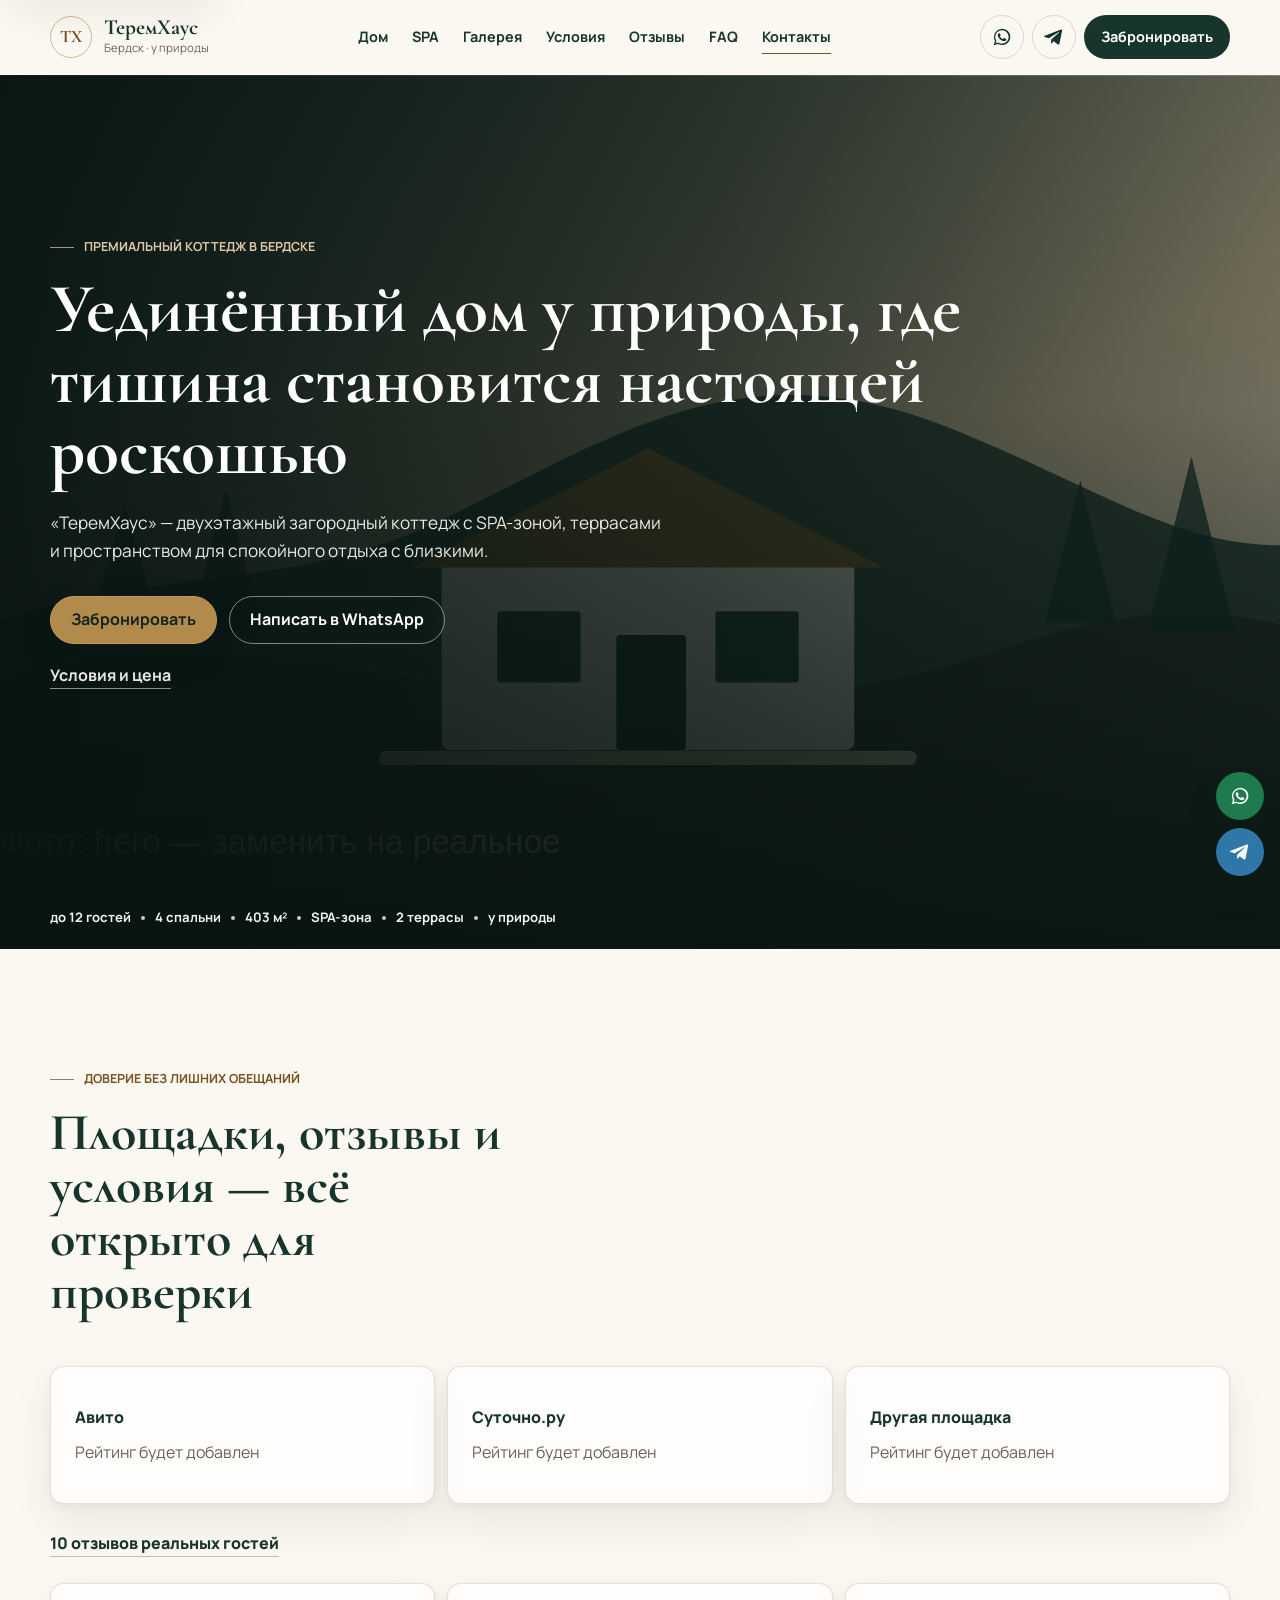
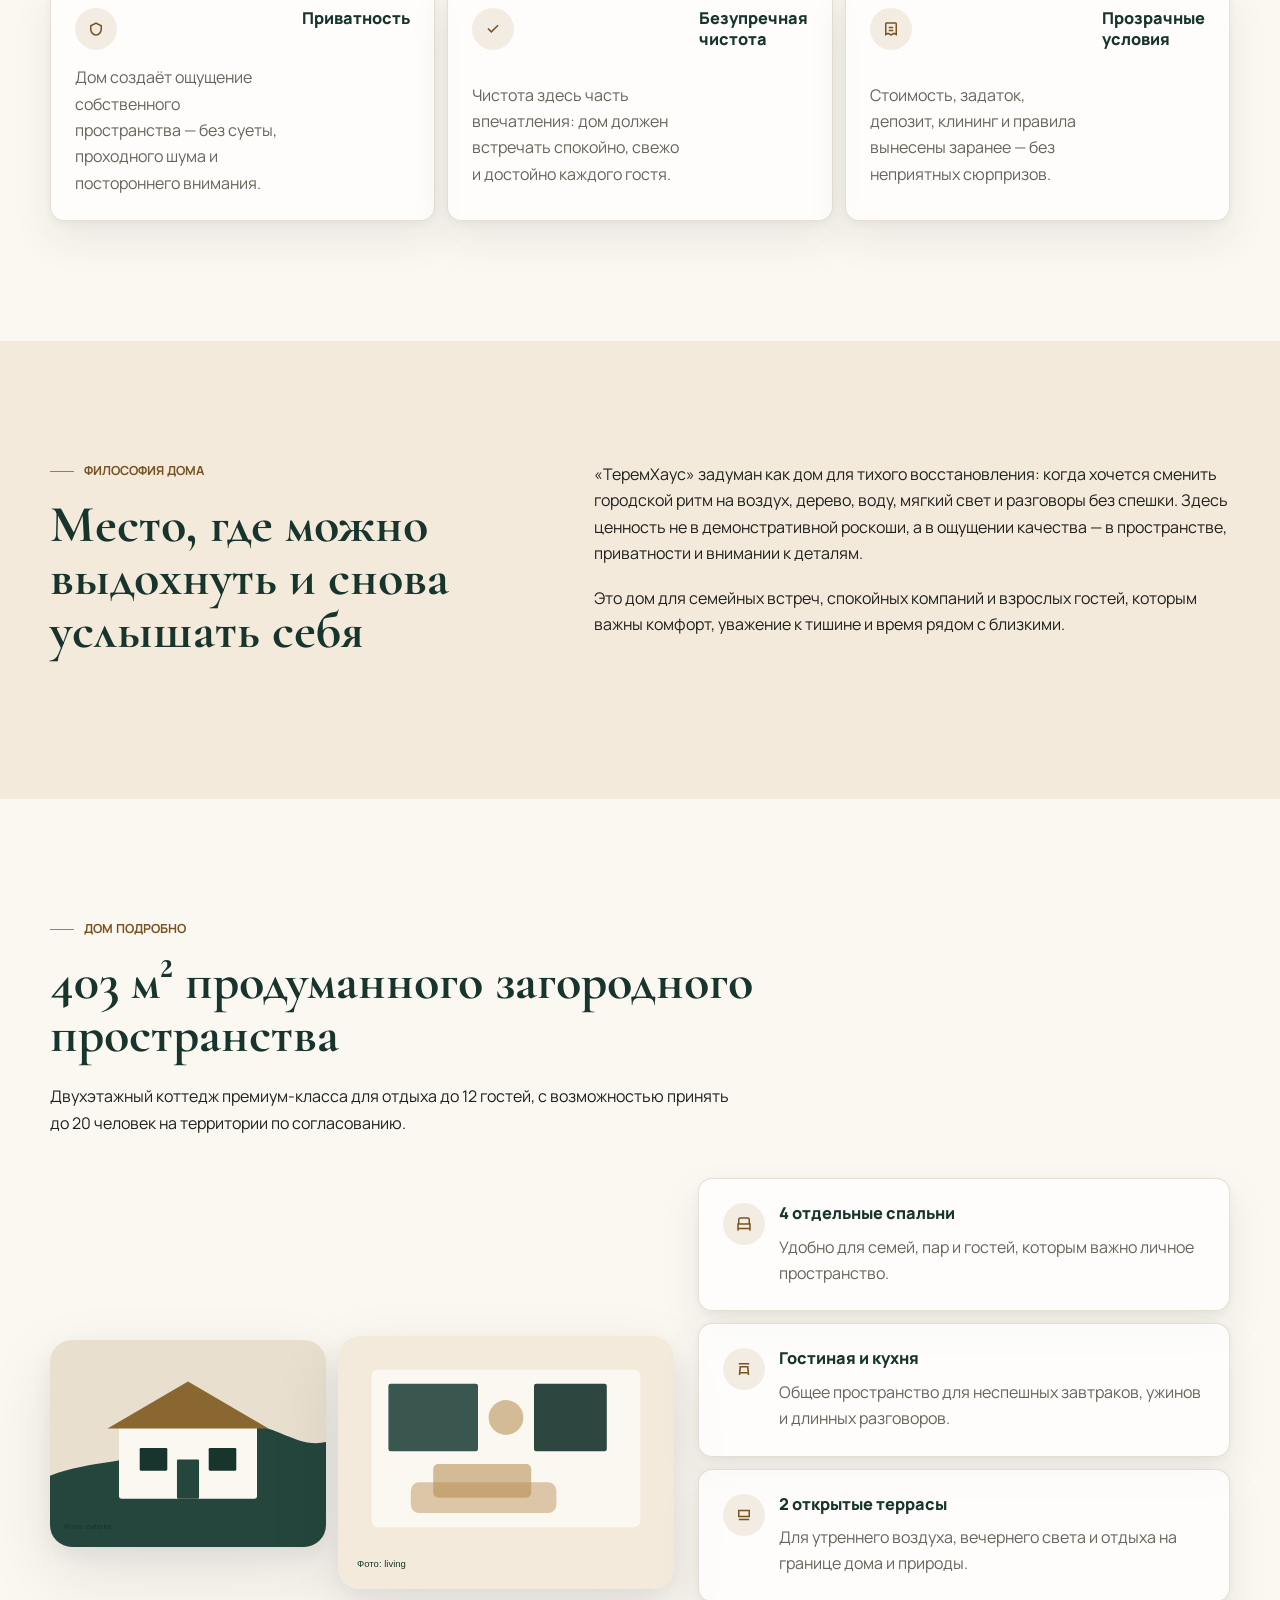
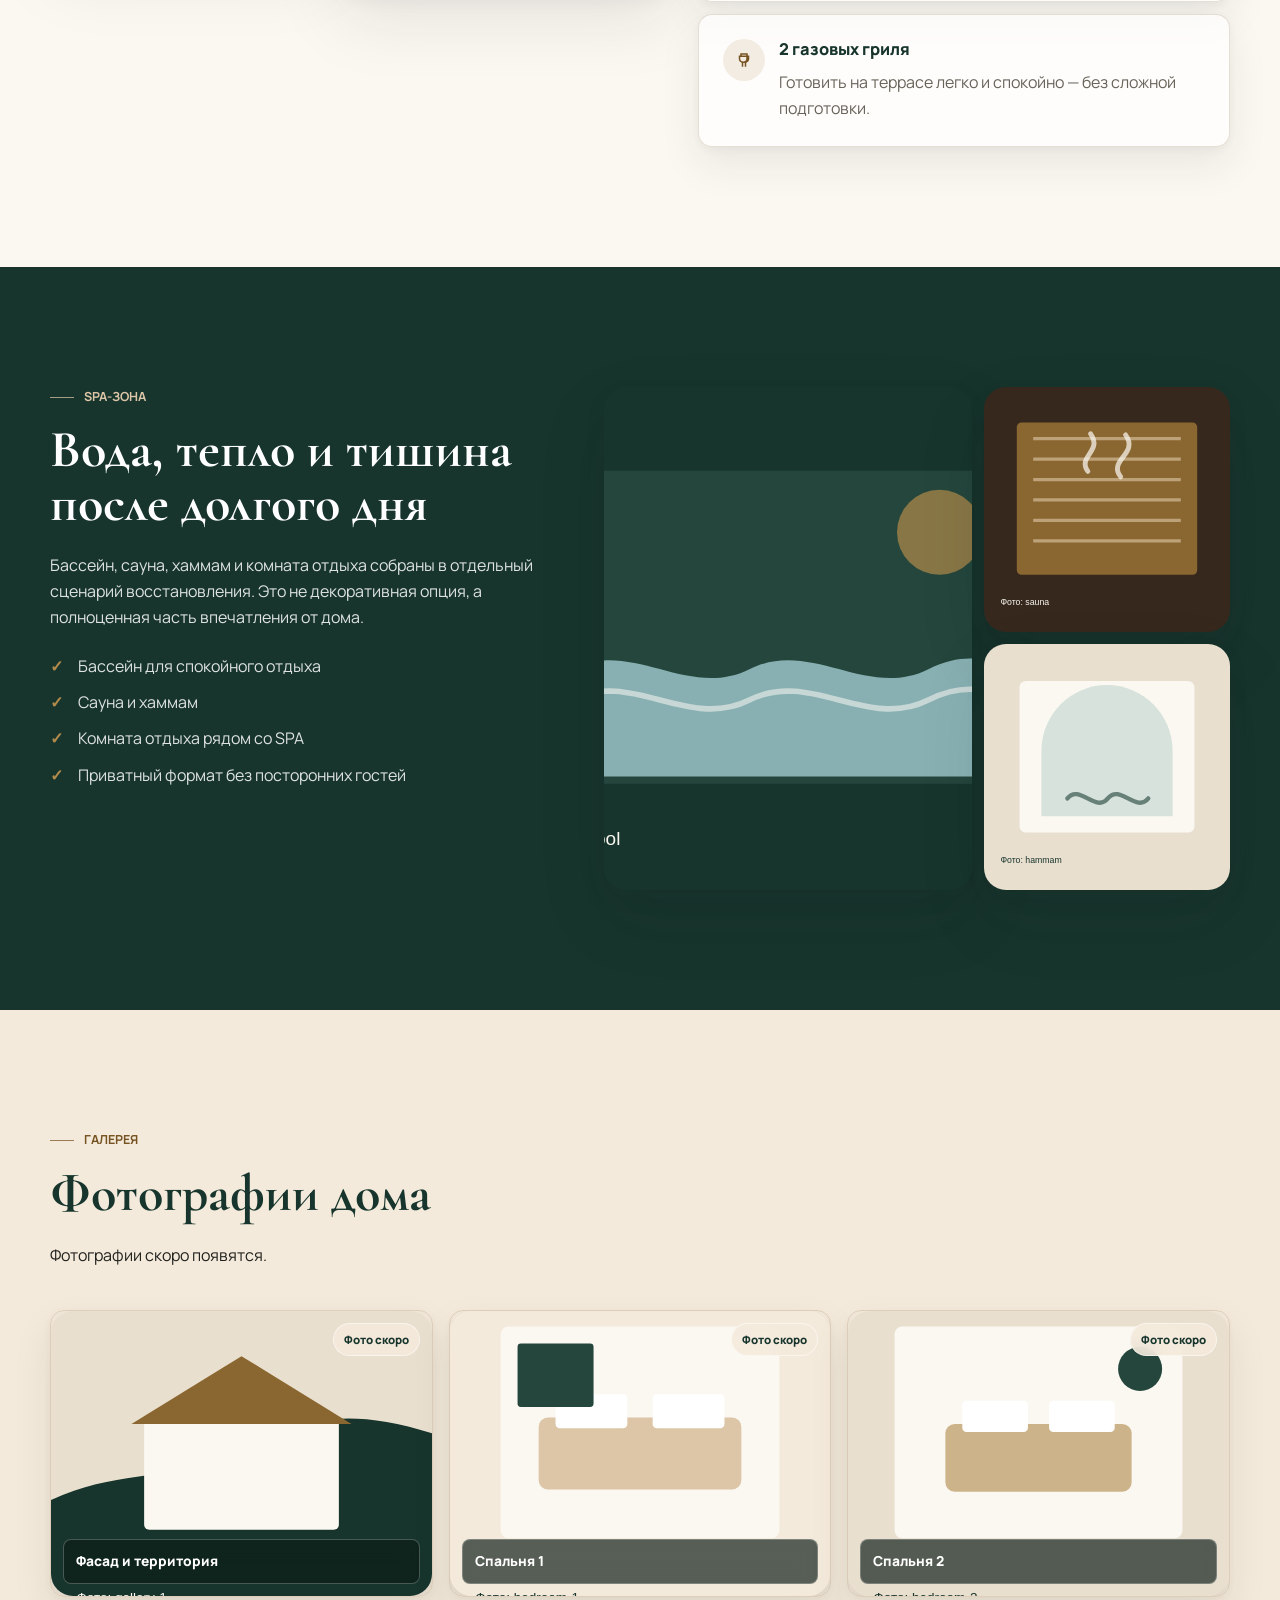
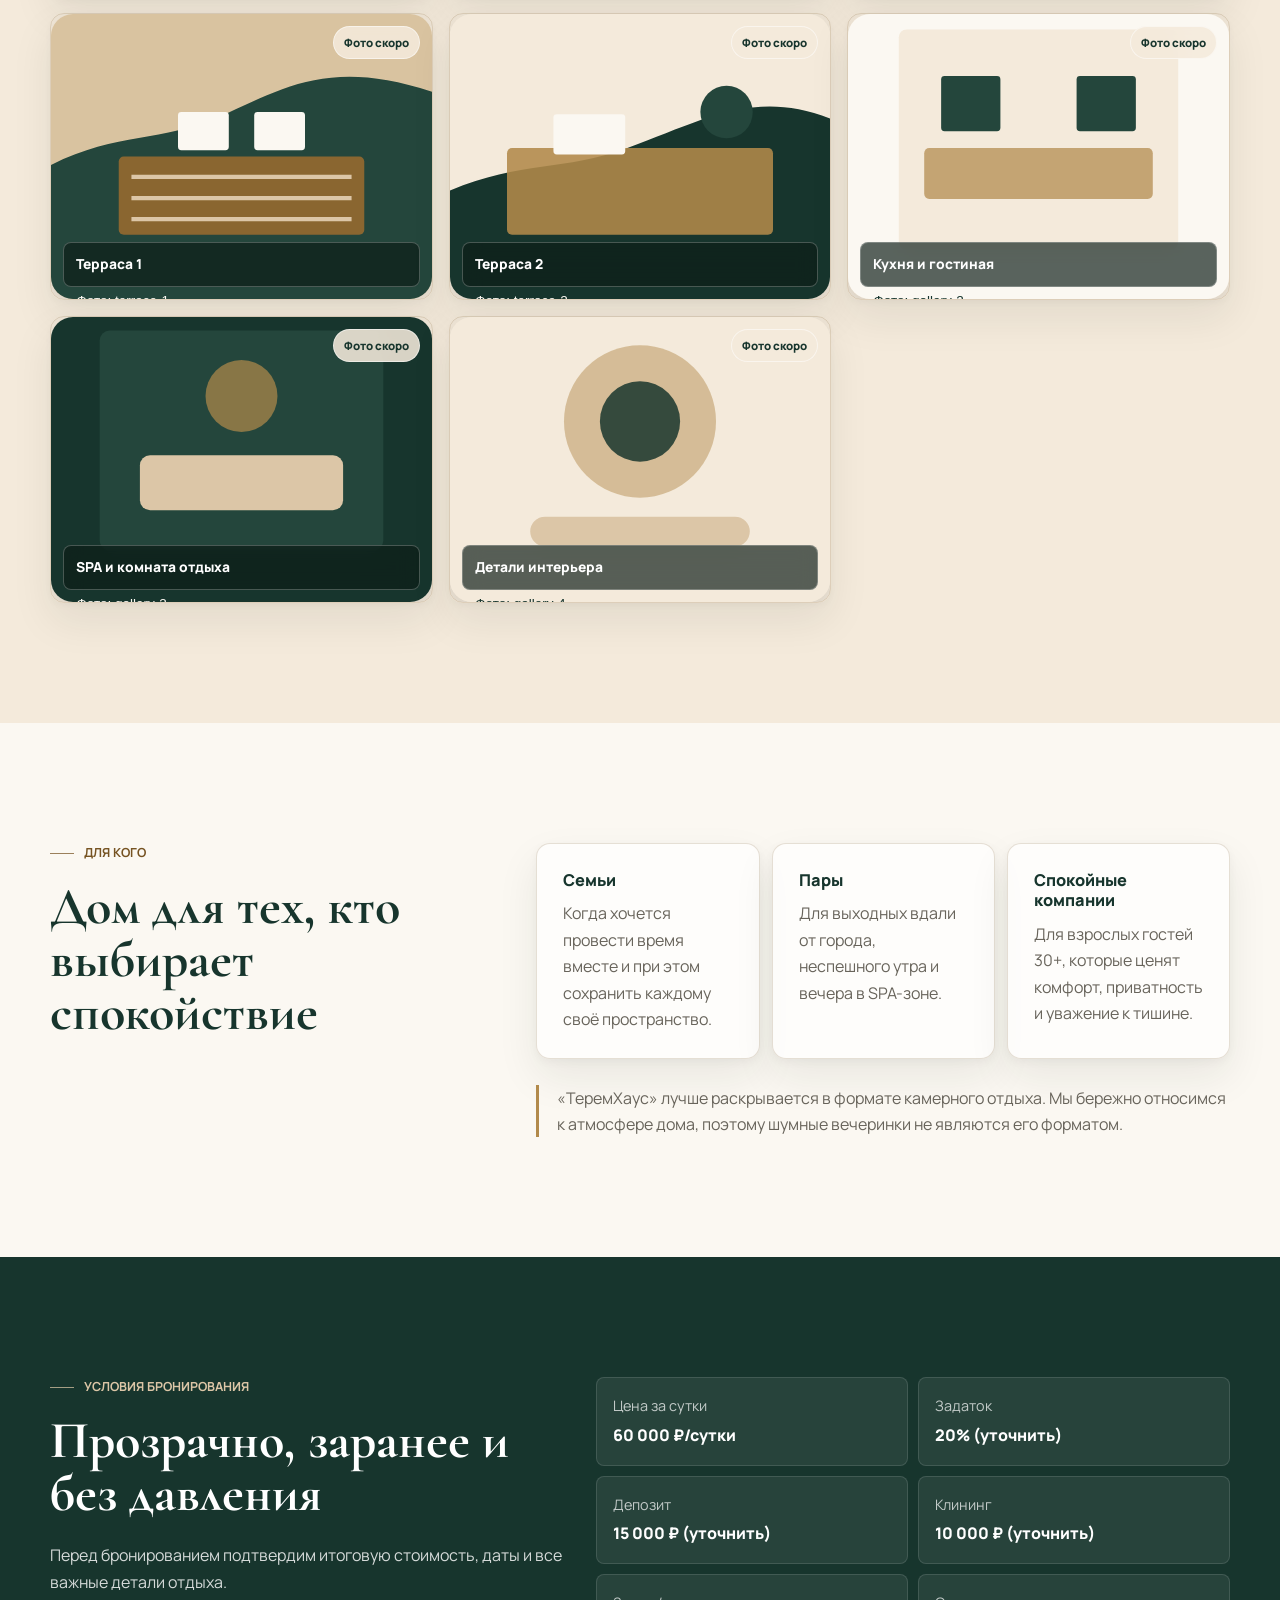
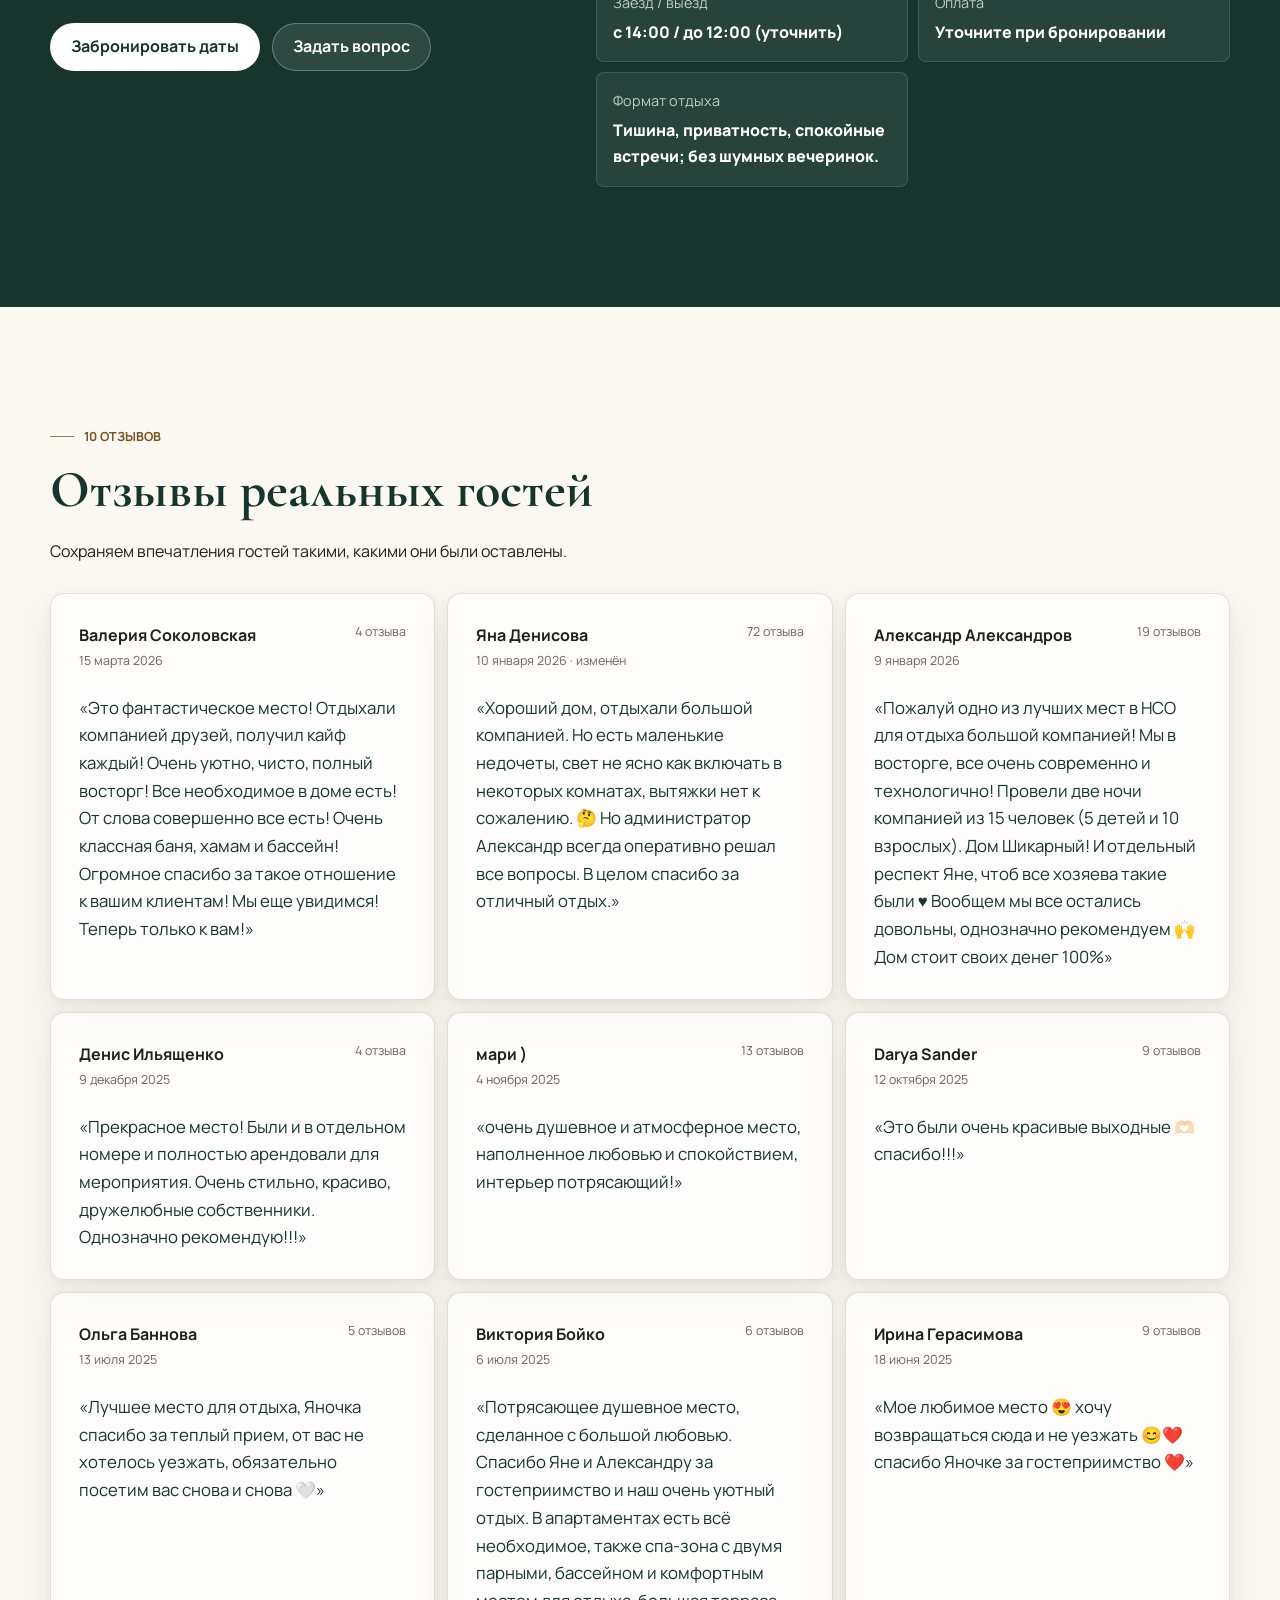
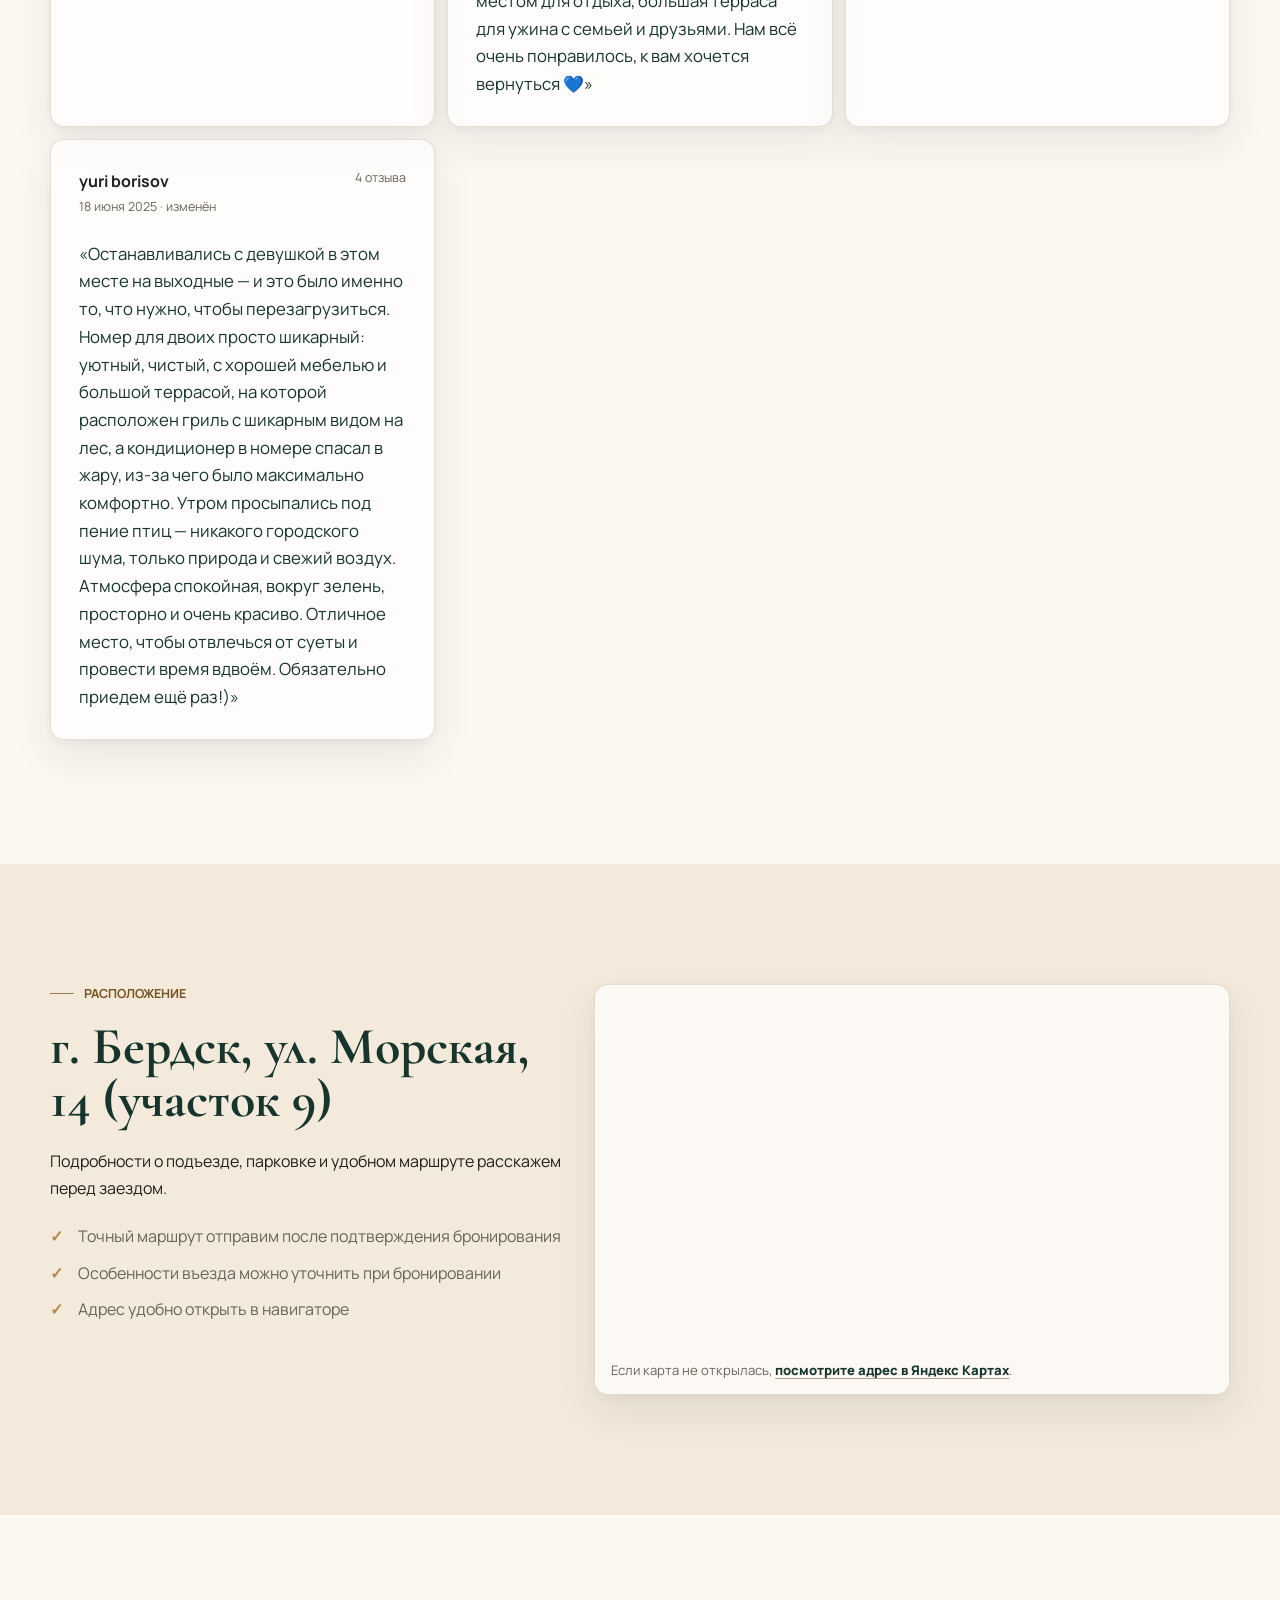
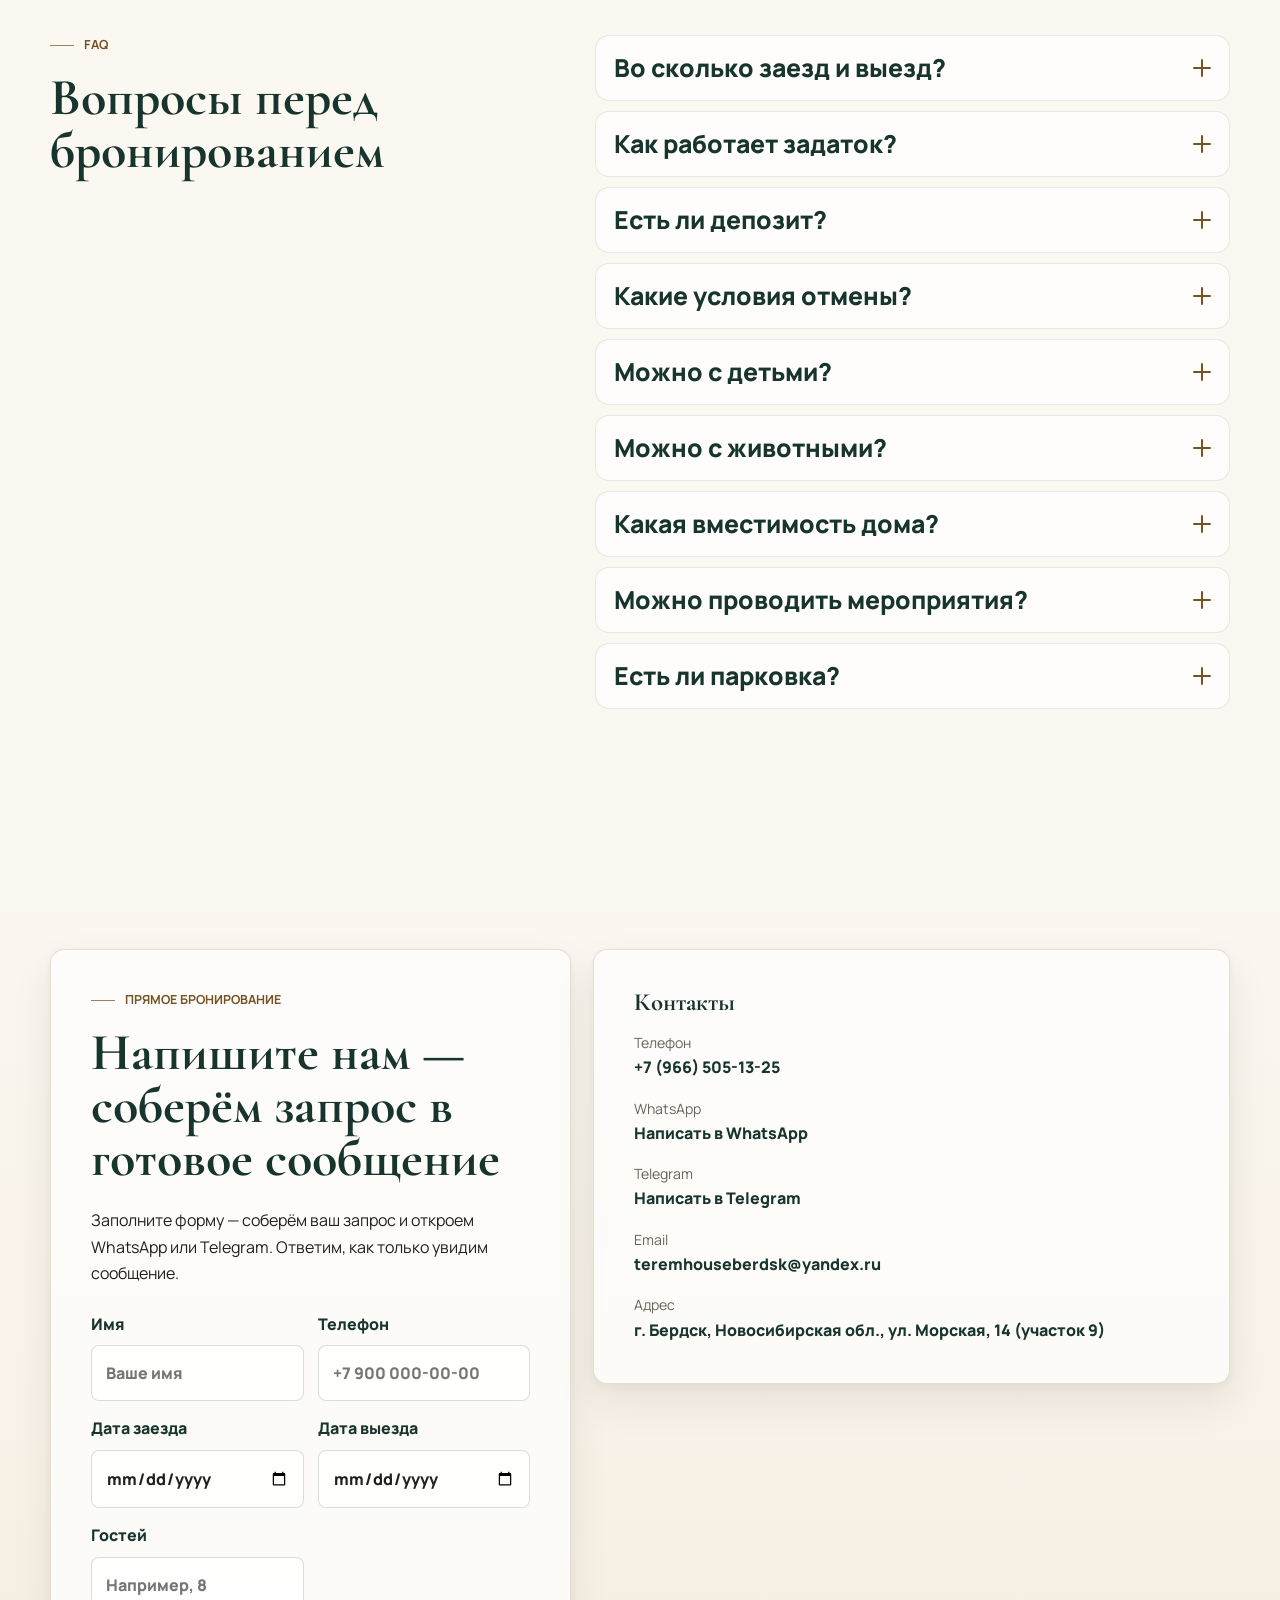
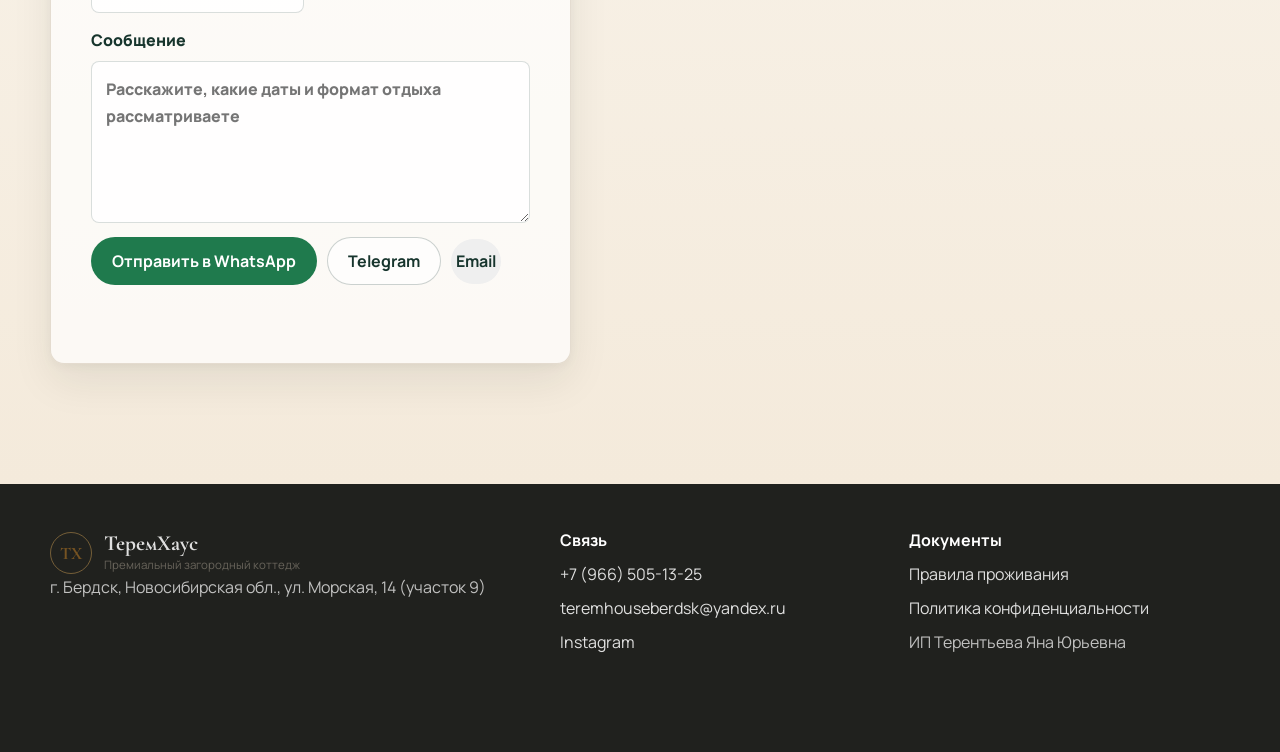
==== commit 9a4159d4: "Add files via upload" ====
--- a/index.html
+++ b/index.html
@@ -25,6 +25,7 @@
     >
     <meta name="twitter:image" content="assets/img/og-image.svg">
     <link rel="icon" href="assets/img/favicon.svg" type="image/svg+xml">
+    <link rel="preload" href="assets/img/hero.svg" as="image" type="image/svg+xml" fetchpriority="high">
     <link rel="preconnect" href="https://fonts.googleapis.com">
     <link rel="preconnect" href="https://fonts.gstatic.com" crossorigin>
     <link
@@ -158,21 +159,33 @@
             <h2 id="trust-title">Площадки, отзывы и условия — всё открыто для проверки</h2>
           </div>
 
-          <div class="rating-panel reveal" aria-label="Редактируемые слоты рейтингов">
+          <div class="rating-panel reveal" aria-label="Рейтинги на площадках">
             <article class="rating-slot">
               <span class="slot-platform">Авито</span>
-              <strong data-editable="rating-avito">&nbsp;</strong>
-              <p data-editable="reviews-avito">Рейтинг будет добавлен</p>
+              <div class="rating-score" hidden>
+                <span class="rating-star" aria-hidden="true">★</span>
+                <strong data-editable="rating-avito"></strong>
+                <span data-editable="reviews-avito"></span>
+              </div>
+              <p class="rating-neutral">Рейтинг будет добавлен</p>
             </article>
             <article class="rating-slot">
               <span class="slot-platform">Суточно.ру</span>
-              <strong data-editable="rating-sutochno">&nbsp;</strong>
-              <p data-editable="reviews-sutochno">Рейтинг будет добавлен</p>
+              <div class="rating-score" hidden>
+                <span class="rating-star" aria-hidden="true">★</span>
+                <strong data-editable="rating-sutochno"></strong>
+                <span data-editable="reviews-sutochno"></span>
+              </div>
+              <p class="rating-neutral">Рейтинг будет добавлен</p>
             </article>
             <article class="rating-slot">
               <span class="slot-platform">Другая площадка</span>
-              <strong data-editable="rating-other">&nbsp;</strong>
-              <p data-editable="reviews-other">Рейтинг будет добавлен</p>
+              <div class="rating-score" hidden>
+                <span class="rating-star" aria-hidden="true">★</span>
+                <strong data-editable="rating-other"></strong>
+                <span data-editable="reviews-other"></span>
+              </div>
+              <p class="rating-neutral">Рейтинг будет добавлен</p>
             </article>
           </div>
           <a class="trust-reviews-link reveal" href="#reviews">10 отзывов реальных гостей</a>
@@ -317,35 +330,43 @@
           <div class="gallery-grid reveal" data-gallery>
             <button class="gallery-item gallery-item-large" type="button" data-full="assets/img/gallery-1.svg" data-caption="Фасад и территория">
               <img src="assets/img/gallery-1.svg" alt="Фасад и территория «ТеремХаус» — фотография скоро появится" loading="lazy" decoding="async">
-              <span>Фасад и территория</span>
+              <span class="gallery-caption">Фасад и территория</span>
+              <span class="gallery-soon">Фото скоро</span>
             </button>
             <button class="gallery-item" type="button" data-full="assets/img/bedroom-1.svg" data-caption="Спальня 1">
               <img src="assets/img/bedroom-1.svg" alt="Спальня 1 — фотография скоро появится" loading="lazy" decoding="async">
-              <span>Спальня 1</span>
+              <span class="gallery-caption">Спальня 1</span>
+              <span class="gallery-soon">Фото скоро</span>
             </button>
             <button class="gallery-item" type="button" data-full="assets/img/bedroom-2.svg" data-caption="Спальня 2">
               <img src="assets/img/bedroom-2.svg" alt="Спальня 2 — фотография скоро появится" loading="lazy" decoding="async">
-              <span>Спальня 2</span>
+              <span class="gallery-caption">Спальня 2</span>
+              <span class="gallery-soon">Фото скоро</span>
             </button>
             <button class="gallery-item" type="button" data-full="assets/img/terrace-1.svg" data-caption="Терраса 1">
               <img src="assets/img/terrace-1.svg" alt="Первая терраса — фотография скоро появится" loading="lazy" decoding="async">
-              <span>Терраса 1</span>
+              <span class="gallery-caption">Терраса 1</span>
+              <span class="gallery-soon">Фото скоро</span>
             </button>
             <button class="gallery-item" type="button" data-full="assets/img/terrace-2.svg" data-caption="Терраса 2">
               <img src="assets/img/terrace-2.svg" alt="Вторая терраса — фотография скоро появится" loading="lazy" decoding="async">
-              <span>Терраса 2</span>
+              <span class="gallery-caption">Терраса 2</span>
+              <span class="gallery-soon">Фото скоро</span>
             </button>
             <button class="gallery-item" type="button" data-full="assets/img/gallery-2.svg" data-caption="Кухня и столовая">
               <img src="assets/img/gallery-2.svg" alt="Кухня и столовая — фотография скоро появится" loading="lazy" decoding="async">
-              <span>Кухня и столовая</span>
+              <span class="gallery-caption">Кухня и гостиная</span>
+              <span class="gallery-soon">Фото скоро</span>
             </button>
             <button class="gallery-item" type="button" data-full="assets/img/gallery-3.svg" data-caption="Комната отдыха">
               <img src="assets/img/gallery-3.svg" alt="Комната отдыха в SPA-зоне — фотография скоро появится" loading="lazy" decoding="async">
-              <span>SPA и комната отдыха</span>
+              <span class="gallery-caption">SPA и комната отдыха</span>
+              <span class="gallery-soon">Фото скоро</span>
             </button>
             <button class="gallery-item" type="button" data-full="assets/img/gallery-4.svg" data-caption="Детали интерьера">
               <img src="assets/img/gallery-4.svg" alt="Детали интерьера — фотография скоро появится" loading="lazy" decoding="async">
-              <span>Детали интерьера</span>
+              <span class="gallery-caption">Детали интерьера</span>
+              <span class="gallery-soon">Фото скоро</span>
             </button>
           </div>
         </div>
@@ -549,11 +570,17 @@
             </ul>
           </div>
           <div class="map-card reveal">
+            <!-- TODO: владелец может заменить src на точную ссылку из конструктора Яндекс Карт. -->
             <iframe
               title="Расположение «ТеремХаус»"
               loading="lazy"
-              srcdoc="<style>body{margin:0;font-family:Arial,sans-serif;background:#e9dfcf;color:#17352d;display:grid;place-items:center;height:100vh;text-align:center}strong{display:block;font-size:22px;margin-bottom:8px}span{display:block;max-width:360px;line-height:1.5}</style><main><strong>ТеремХаус</strong><span>г. Бердск, ул. Морская, 14 (участок 9)</span></main>"
+              referrerpolicy="no-referrer-when-downgrade"
+              src="https://yandex.ru/map-widget/v1/?mode=search&text=%D0%B3.%20%D0%91%D0%B5%D1%80%D0%B4%D1%81%D0%BA%2C%20%D1%83%D0%BB.%20%D0%9C%D0%BE%D1%80%D1%81%D0%BA%D0%B0%D1%8F%2C%2014%20%D1%83%D1%87%D0%B0%D1%81%D1%82%D0%BE%D0%BA%209&z=16"
             ></iframe>
+            <p class="map-fallback">
+              Если карта не открылась,
+              <a href="https://yandex.ru/maps/?text=%D0%B3.%20%D0%91%D0%B5%D1%80%D0%B4%D1%81%D0%BA%2C%20%D1%83%D0%BB.%20%D0%9C%D0%BE%D1%80%D1%81%D0%BA%D0%B0%D1%8F%2C%2014%20%D1%83%D1%87%D0%B0%D1%81%D1%82%D0%BE%D0%BA%209" target="_blank" rel="noopener noreferrer">посмотрите адрес в Яндекс Картах</a>.
+            </p>
           </div>
         </div>
       </section>
@@ -574,7 +601,7 @@
                 </button>
               </h3>
               <div class="accordion-panel">
-                <p>Заезд — с&nbsp;14:00, выезд — до&nbsp;12:00. Значения указаны как «уточнить» и легко меняются в коде.</p>
+                <p>Заезд — с&nbsp;14:00, выезд — до&nbsp;12:00. Время подтвердим перед бронированием.</p>
               </div>
             </article>
             <article class="accordion-item">
@@ -678,14 +705,14 @@
               Заполните форму — соберём ваш запрос и откроем WhatsApp или Telegram. Ответим, как только увидим сообщение.
             </p>
 
-            <form class="booking-form" data-booking-form aria-describedby="form-help">
+            <form class="booking-form" data-booking-form aria-describedby="form-help form-status">
               <label>
                 <span>Имя</span>
                 <input type="text" name="name" autocomplete="name" placeholder="Ваше имя" required>
               </label>
               <label>
                 <span>Телефон</span>
-                <input type="tel" name="phone" autocomplete="tel" placeholder="+7" required>
+                <input type="tel" name="phone" autocomplete="tel" inputmode="tel" placeholder="+7 900 000-00-00" required>
               </label>
               <label>
                 <span>Дата заезда</span>
@@ -704,12 +731,11 @@
                 <textarea name="message" rows="5" placeholder="Расскажите, какие даты и формат отдыха рассматриваете"></textarea>
               </label>
               <div class="form-actions">
-                <button class="btn btn-primary" type="submit">Отправить</button>
-                <button class="btn btn-secondary" type="button" data-form-channel="whatsapp">WhatsApp</button>
+                <button class="btn btn-whatsapp" type="submit">Отправить в WhatsApp</button>
                 <button class="btn btn-secondary" type="button" data-form-channel="telegram">Telegram</button>
                 <button class="btn btn-text" type="button" data-form-channel="email">Email</button>
               </div>
-              <p class="form-status" data-form-status role="status" aria-live="polite"></p>
+              <p class="form-status" id="form-status" data-form-status role="status" aria-live="polite"></p>
             </form>
           </div>
 
--- a/assets/css/styles.css
+++ b/assets/css/styles.css
@@ -6,14 +6,16 @@
   --color-linen: #f4eadb;
   --color-sand: #dcc6a7;
   --color-brass: #b28a4b;
-  --color-brass-dark: #8a6630;
+  --color-brass-dark: #765322;
   --color-graphite: #20211e;
   --color-muted: #68645b;
   --color-white: #ffffff;
   --color-whatsapp: #1f7a4d;
   --color-telegram: #2f77a8;
-  --shadow-soft: 0 22px 55px rgba(27, 34, 29, 0.13);
-  --shadow-card: 0 12px 32px rgba(27, 34, 29, 0.1);
+  --border-warm: rgba(118, 83, 34, 0.18);
+  --shadow-soft: 0 28px 70px rgba(27, 34, 29, 0.1), 0 8px 22px rgba(27, 34, 29, 0.06);
+  --shadow-card: 0 18px 42px rgba(27, 34, 29, 0.08), 0 3px 10px rgba(27, 34, 29, 0.04);
+  --shadow-card-hover: 0 24px 52px rgba(27, 34, 29, 0.12), 0 5px 14px rgba(27, 34, 29, 0.05);
   --radius-sm: 8px;
   --radius-md: 14px;
   --radius-lg: 22px;
@@ -124,24 +126,36 @@
 }
 
 .section {
-  padding: 76px 0;
+  padding: 88px 0;
 }
 
 .section-heading {
-  max-width: 700px;
+  max-width: 680px;
 }
 
 .section-heading-wide {
-  max-width: 840px;
-  margin-bottom: 34px;
+  max-width: 760px;
+  margin-bottom: 42px;
 }
 
 .eyebrow {
-  margin: 0 0 12px;
+  display: flex;
+  align-items: center;
+  gap: 10px;
+  margin: 0 0 16px;
   color: var(--color-brass-dark);
   font-size: 0.78rem;
   font-weight: 700;
   text-transform: uppercase;
+}
+
+.eyebrow::before {
+  width: 24px;
+  height: 1px;
+  flex: 0 0 24px;
+  background: currentColor;
+  content: "";
+  opacity: 0.72;
 }
 
 h1,
@@ -157,29 +171,39 @@
   color: var(--color-pine);
   font-family: var(--font-heading);
   font-weight: 700;
-  line-height: 1.03;
+  line-height: 1.02;
   letter-spacing: 0;
 }
 
 h1 {
   max-width: 920px;
-  margin-bottom: 18px;
-  color: var(--color-white);
-  font-size: 3.15rem;
+  margin-bottom: 22px;
+  color: var(--color-white);
+  font-size: 3.35rem;
 }
 
 h2 {
-  margin-bottom: 18px;
-  font-size: 2.35rem;
+  margin-bottom: 22px;
+  font-size: 2.55rem;
 }
 
 h3 {
-  margin-bottom: 8px;
-  font-size: 1.45rem;
+  margin-bottom: 10px;
+  font-size: 1.55rem;
 }
 
 p {
   margin-bottom: 0;
+}
+
+.section-heading > p:not(.eyebrow),
+.prose,
+.spa-copy > p,
+.hero-lead,
+.quiet-note,
+.contact-card > p,
+.location-section .section-heading > p {
+  max-width: 68ch;
 }
 
 .muted {
@@ -244,15 +268,26 @@
 }
 
 .btn-small {
-  min-height: 42px;
+  min-height: 44px;
   padding: 10px 16px;
   font-size: 0.9rem;
 }
 
 .btn-text {
-  min-height: 42px;
+  min-height: 44px;
   padding-inline: 4px;
   color: var(--color-pine);
+}
+
+.btn-whatsapp {
+  min-height: 48px;
+  background: var(--color-whatsapp);
+  color: var(--color-white);
+}
+
+.btn-whatsapp:hover {
+  background: #17633d;
+  color: var(--color-white);
 }
 
 .site-header {
@@ -389,6 +424,7 @@
 }
 
 .primary-nav a {
+  position: relative;
   border-radius: var(--radius-sm);
   padding: 12px 14px;
   color: var(--color-pine);
@@ -397,6 +433,24 @@
 
 .primary-nav a:hover {
   background: rgba(178, 138, 75, 0.12);
+}
+
+.primary-nav a::after {
+  position: absolute;
+  right: 14px;
+  bottom: 7px;
+  left: 14px;
+  height: 1px;
+  background: var(--color-brass-dark);
+  content: "";
+  opacity: 0;
+  transform: scaleX(0.35);
+  transition: opacity 180ms ease, transform 180ms ease;
+}
+
+.primary-nav a.is-active::after {
+  opacity: 1;
+  transform: scaleX(1);
 }
 
 .header-actions {
@@ -407,8 +461,8 @@
 
 .icon-link {
   display: grid;
-  width: 42px;
-  height: 42px;
+  width: 44px;
+  height: 44px;
   place-items: center;
   border: 1px solid rgba(23, 53, 45, 0.16);
   border-radius: 50%;
@@ -455,8 +509,8 @@
   position: absolute;
   inset: 0;
   background:
-    linear-gradient(180deg, rgba(8, 20, 17, 0.48), rgba(8, 20, 17, 0.24) 42%, rgba(8, 20, 17, 0.76)),
-    linear-gradient(90deg, rgba(8, 20, 17, 0.88), rgba(8, 20, 17, 0.56) 55%, rgba(8, 20, 17, 0.38));
+    linear-gradient(180deg, rgba(8, 20, 17, 0.3), rgba(8, 20, 17, 0.32) 38%, rgba(8, 20, 17, 0.88)),
+    linear-gradient(90deg, rgba(8, 20, 17, 0.92), rgba(8, 20, 17, 0.62) 56%, rgba(8, 20, 17, 0.28));
 }
 
 .hero-content {
@@ -480,6 +534,19 @@
   flex-wrap: wrap;
   gap: 12px;
   margin-top: 30px;
+}
+
+.hero-actions .btn-primary {
+  border-color: #c39a59;
+  background: var(--color-brass);
+  color: #14251f;
+  box-shadow: 0 12px 30px rgba(8, 20, 17, 0.24);
+}
+
+.hero-actions .btn-primary:hover {
+  border-color: var(--color-sand);
+  background: #c39a59;
+  color: #14251f;
 }
 
 .hero-text-link {
@@ -500,25 +567,34 @@
   left: 50%;
   bottom: 20px;
   z-index: 1;
-  display: flex;
+  display: grid;
+  grid-template-columns: repeat(3, max-content);
   width: min(100% - 32px, var(--container));
-  flex-wrap: wrap;
-  gap: 8px;
+  gap: 10px 0;
+  justify-content: start;
   transform: translateX(-50%);
 }
 
 .hero-facts span {
-  border: 1px solid rgba(255, 255, 255, 0.24);
-  border-radius: 999px;
-  padding: 8px 12px;
-  background: rgba(255, 255, 255, 0.11);
-  color: rgba(255, 255, 255, 0.92);
-  font-size: 0.88rem;
-  backdrop-filter: blur(12px);
+  display: inline-flex;
+  align-items: center;
+  color: rgba(255, 255, 255, 0.94);
+  font-size: 0.82rem;
+  font-weight: 700;
+  white-space: nowrap;
+}
+
+.hero-facts span:not(:nth-child(3n + 1))::before {
+  width: 4px;
+  height: 4px;
+  margin: 0 10px;
+  border-radius: 50%;
+  background: var(--color-sand);
+  content: "";
 }
 
 .trust-section {
-  padding-top: 44px;
+  padding-top: 68px;
 }
 
 .trust-grid {
@@ -539,18 +615,20 @@
 .contact-card,
 .contact-aside,
 .map-card {
-  border: 1px solid rgba(23, 53, 45, 0.1);
+  border: 1px solid var(--border-warm);
+  border-radius: var(--radius-md);
   background: rgba(255, 255, 255, 0.7);
   box-shadow: var(--shadow-card);
+  transition: transform 220ms ease, box-shadow 220ms ease, border-color 220ms ease;
 }
 
 .rating-slot {
-  min-height: 126px;
+  min-height: 138px;
   display: grid;
   align-content: center;
   gap: 8px;
   border-radius: var(--radius-md);
-  padding: 20px;
+  padding: 24px;
 }
 
 .slot-platform {
@@ -558,13 +636,27 @@
   font-weight: 800;
 }
 
-.rating-slot strong {
-  min-height: 1.5em;
+.rating-score {
+  display: flex;
+  align-items: baseline;
+  gap: 7px;
+}
+
+.rating-score[hidden] {
+  display: none;
+}
+
+.rating-star {
+  color: var(--color-brass-dark);
+}
+
+.rating-score strong {
   color: var(--color-brass-dark);
   font-size: 1.3rem;
 }
 
-.rating-slot p {
+.rating-neutral,
+.rating-score span:last-child {
   color: var(--color-muted);
 }
 
@@ -585,7 +677,7 @@
   grid-template-columns: auto 1fr;
   gap: 14px;
   border-radius: var(--radius-md);
-  padding: 18px;
+  padding: 24px;
 }
 
 .line-icon {
@@ -597,6 +689,11 @@
   border-radius: 50%;
   background: rgba(178, 138, 75, 0.14);
   color: var(--color-brass-dark);
+}
+
+.line-icon svg {
+  width: 18px;
+  height: 18px;
 }
 
 .trust-points h3,
@@ -662,7 +759,7 @@
   gap: 14px;
   align-items: start;
   border-radius: var(--radius-md);
-  padding: 18px;
+  padding: 24px;
 }
 
 .spa-section {
@@ -681,7 +778,7 @@
 
 .spa-layout {
   display: grid;
-  gap: 32px;
+  gap: 42px;
 }
 
 .spa-copy {
@@ -734,22 +831,27 @@
 .gallery-grid {
   display: grid;
   grid-template-columns: 1fr;
-  gap: 12px;
+  gap: 16px;
 }
 
 .gallery-item {
   position: relative;
-  min-height: 210px;
-  border: 0;
-  border-radius: var(--radius-lg);
+  min-height: 0;
+  aspect-ratio: 4 / 3;
+  border: 1px solid var(--border-warm);
+  border-radius: var(--radius-md);
   padding: 0;
   background: transparent;
+  box-shadow: var(--shadow-card);
   overflow: hidden;
+  transition: transform 220ms ease, box-shadow 220ms ease, border-color 220ms ease;
 }
 
 .gallery-item img {
+  position: absolute;
+  inset: 0;
+  width: 100%;
   height: 100%;
-  aspect-ratio: 4 / 3;
   transition: transform 260ms ease, filter 260ms ease;
 }
 
@@ -758,7 +860,7 @@
   filter: saturate(1.05);
 }
 
-.gallery-item span {
+.gallery-caption {
   position: absolute;
   right: 12px;
   bottom: 12px;
@@ -774,6 +876,20 @@
   backdrop-filter: blur(10px);
 }
 
+.gallery-soon {
+  position: absolute;
+  top: 12px;
+  right: 12px;
+  border: 1px solid rgba(255, 255, 255, 0.52);
+  border-radius: 999px;
+  padding: 6px 10px;
+  background: rgba(244, 234, 219, 0.88);
+  color: var(--color-pine);
+  font-size: 0.72rem;
+  font-weight: 800;
+  backdrop-filter: blur(8px);
+}
+
 .audience-grid {
   display: grid;
   gap: 24px;
@@ -785,8 +901,7 @@
 }
 
 .audience-cards article {
-  border-radius: var(--radius-md);
-  padding: 20px;
+  padding: 26px;
 }
 
 .quiet-note {
@@ -914,7 +1029,7 @@
   display: grid;
   align-content: start;
   border-radius: var(--radius-md);
-  padding: 24px;
+  padding: 28px;
   scroll-snap-align: start;
 }
 
@@ -954,16 +1069,31 @@
 }
 
 .map-card {
-  min-height: 340px;
-  border-radius: var(--radius-lg);
+  min-height: 390px;
+  padding: 8px;
   overflow: hidden;
 }
 
 .map-card iframe {
   width: 100%;
   height: 100%;
-  min-height: 340px;
+  min-height: 350px;
   border: 0;
+  border-radius: var(--radius-sm);
+}
+
+.map-fallback {
+  padding: 10px 8px 4px;
+  color: var(--color-muted);
+  font-size: 0.82rem;
+}
+
+.map-fallback a {
+  color: var(--color-pine);
+  font-weight: 800;
+  text-decoration: underline;
+  text-decoration-color: rgba(118, 83, 34, 0.52);
+  text-underline-offset: 3px;
 }
 
 .faq-layout {
@@ -1062,8 +1192,7 @@
 
 .contact-card,
 .contact-aside {
-  border-radius: var(--radius-lg);
-  padding: 22px;
+  padding: 28px;
 }
 
 .booking-form {
@@ -1081,6 +1210,7 @@
 
 .booking-form input,
 .booking-form textarea {
+  min-height: 48px;
   width: 100%;
   border: 1px solid rgba(23, 53, 45, 0.16);
   border-radius: var(--radius-sm);
@@ -1090,6 +1220,11 @@
   transition: border-color 180ms ease, background 180ms ease, box-shadow 180ms ease;
 }
 
+.booking-form input:user-invalid {
+  border-color: #9d4b3f;
+  box-shadow: 0 0 0 3px rgba(157, 75, 63, 0.1);
+}
+
 .booking-form textarea {
   resize: vertical;
 }
@@ -1113,6 +1248,10 @@
   min-height: 1.5em;
   color: var(--color-pine);
   font-weight: 700;
+}
+
+.form-status.is-error {
+  color: #8b3f35;
 }
 
 .contact-aside h3 {
@@ -1294,8 +1433,8 @@
 
 .reveal {
   opacity: 0;
-  transform: translateY(18px);
-  transition: opacity 520ms ease, transform 520ms ease;
+  transform: translateY(10px);
+  transition: opacity 380ms ease, transform 380ms ease;
 }
 
 .reveal.is-visible {
@@ -1323,6 +1462,24 @@
   }
 }
 
+@media (hover: hover) and (pointer: fine) {
+  .rating-slot:hover,
+  .trust-points article:hover,
+  .feature-card:hover,
+  .audience-cards article:hover,
+  .review-card:hover,
+  .gallery-item:hover {
+    border-color: rgba(118, 83, 34, 0.3);
+    box-shadow: var(--shadow-card-hover);
+    transform: translateY(-3px);
+  }
+
+  .map-fallback a:hover,
+  .trust-reviews-link:hover {
+    text-decoration-color: var(--color-brass-dark);
+  }
+}
+
 @media (min-width: 640px) {
   .container {
     width: min(100% - 48px, var(--container));
@@ -1333,7 +1490,20 @@
   }
 
   h2 {
-    font-size: 3rem;
+    font-size: 3.25rem;
+  }
+
+  .hero-facts {
+    grid-template-columns: repeat(6, max-content);
+  }
+
+  .hero-facts span:nth-child(4)::before {
+    width: 4px;
+    height: 4px;
+    margin: 0 10px;
+    border-radius: 50%;
+    background: var(--color-sand);
+    content: "";
   }
 
   .rating-panel,
@@ -1346,10 +1516,6 @@
     grid-template-columns: repeat(2, minmax(0, 1fr));
   }
 
-  .gallery-item-large {
-    grid-column: span 2;
-  }
-
   .booking-form {
     grid-template-columns: repeat(2, minmax(0, 1fr));
   }
@@ -1367,7 +1533,7 @@
 
 @media (min-width: 900px) {
   .section {
-    padding: 104px 0;
+    padding: 120px 0;
   }
 
   .trust-grid {
@@ -1424,16 +1590,7 @@
   }
 
   .gallery-grid {
-    grid-template-columns: repeat(4, minmax(0, 1fr));
-  }
-
-  .gallery-item-large {
-    grid-column: span 2;
-    grid-row: span 2;
-  }
-
-  .gallery-item-large img {
-    aspect-ratio: 1 / 1;
+    grid-template-columns: repeat(3, minmax(0, 1fr));
   }
 
   .audience-grid {
@@ -1474,7 +1631,7 @@
 
   .contact-card,
   .contact-aside {
-    padding: 34px;
+    padding: 40px;
   }
 }
 
@@ -1502,6 +1659,12 @@
     font-size: 0.9rem;
   }
 
+  .primary-nav a::after {
+    right: 10px;
+    bottom: 3px;
+    left: 10px;
+  }
+
   .header-actions {
     display: flex;
   }
@@ -1528,7 +1691,7 @@
   }
 
   h2 {
-    font-size: 2.05rem;
+    font-size: 2.2rem;
   }
 
   .brand-text small {
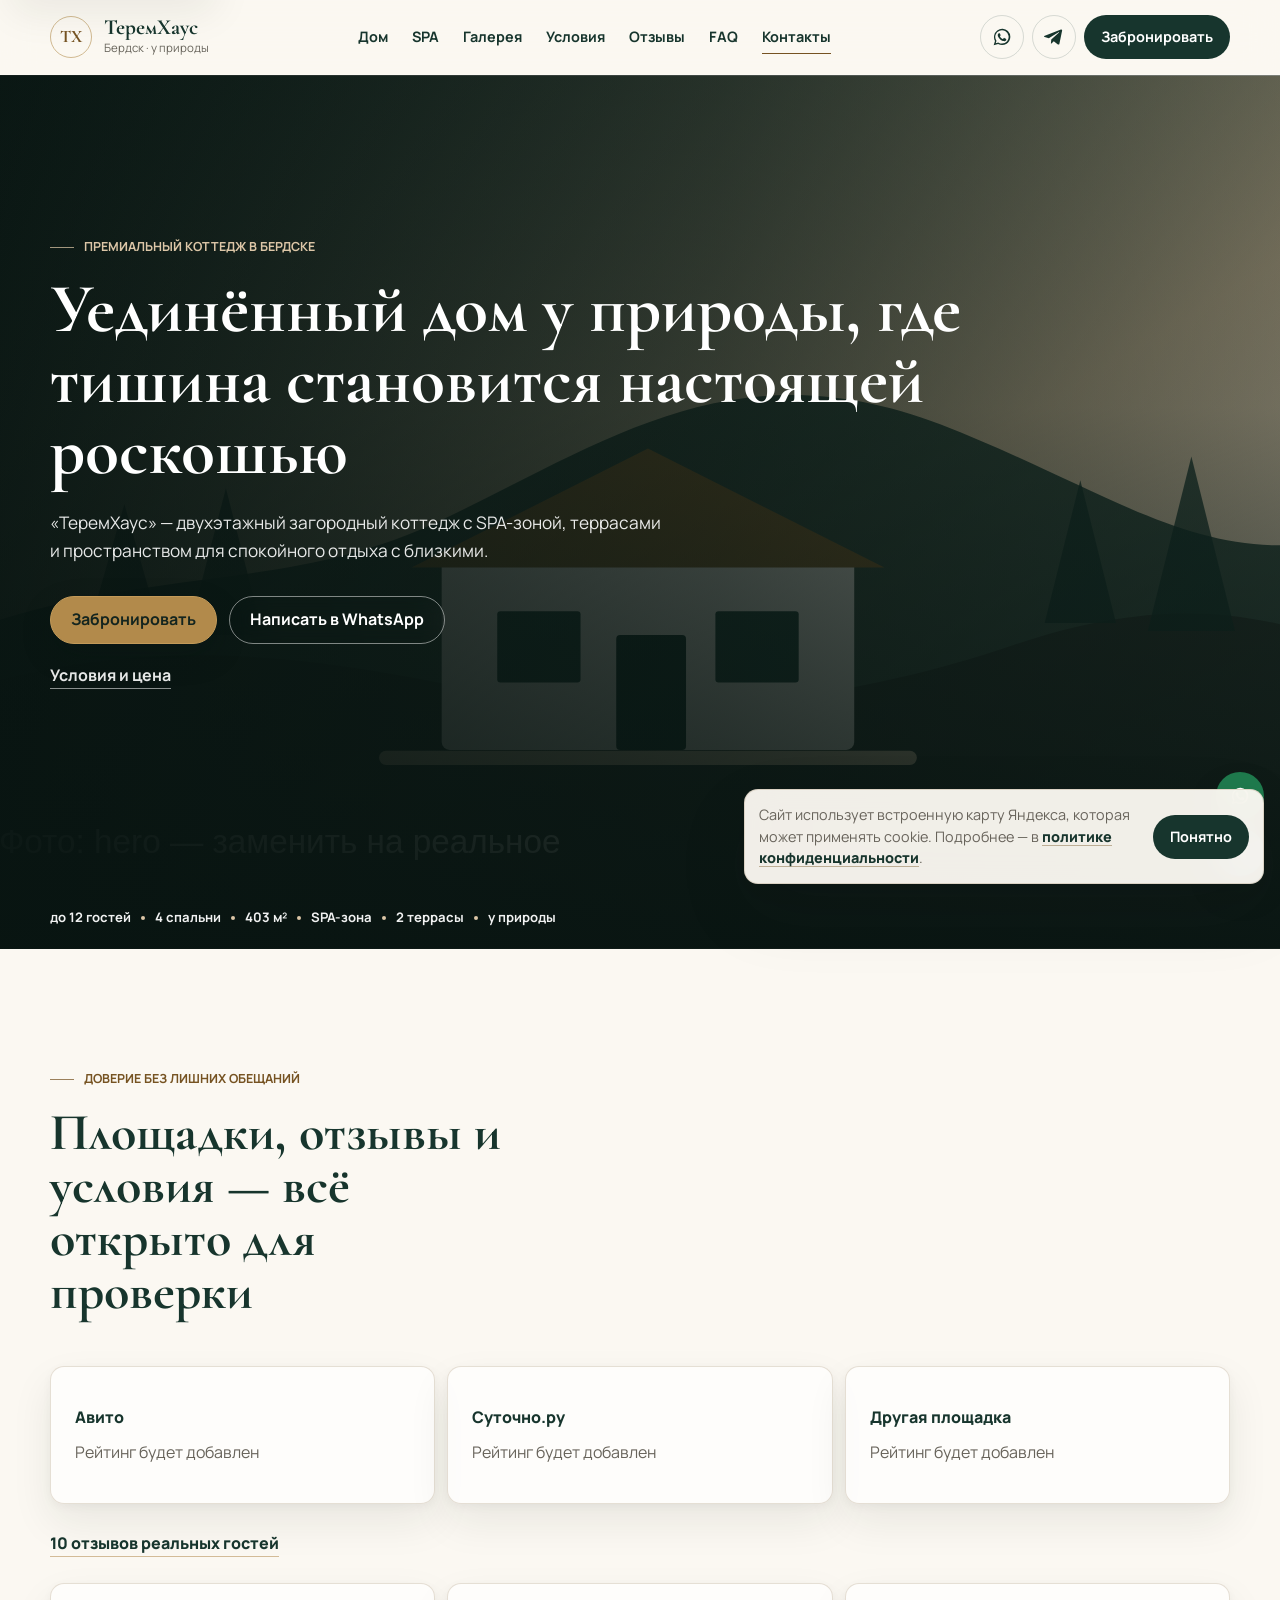
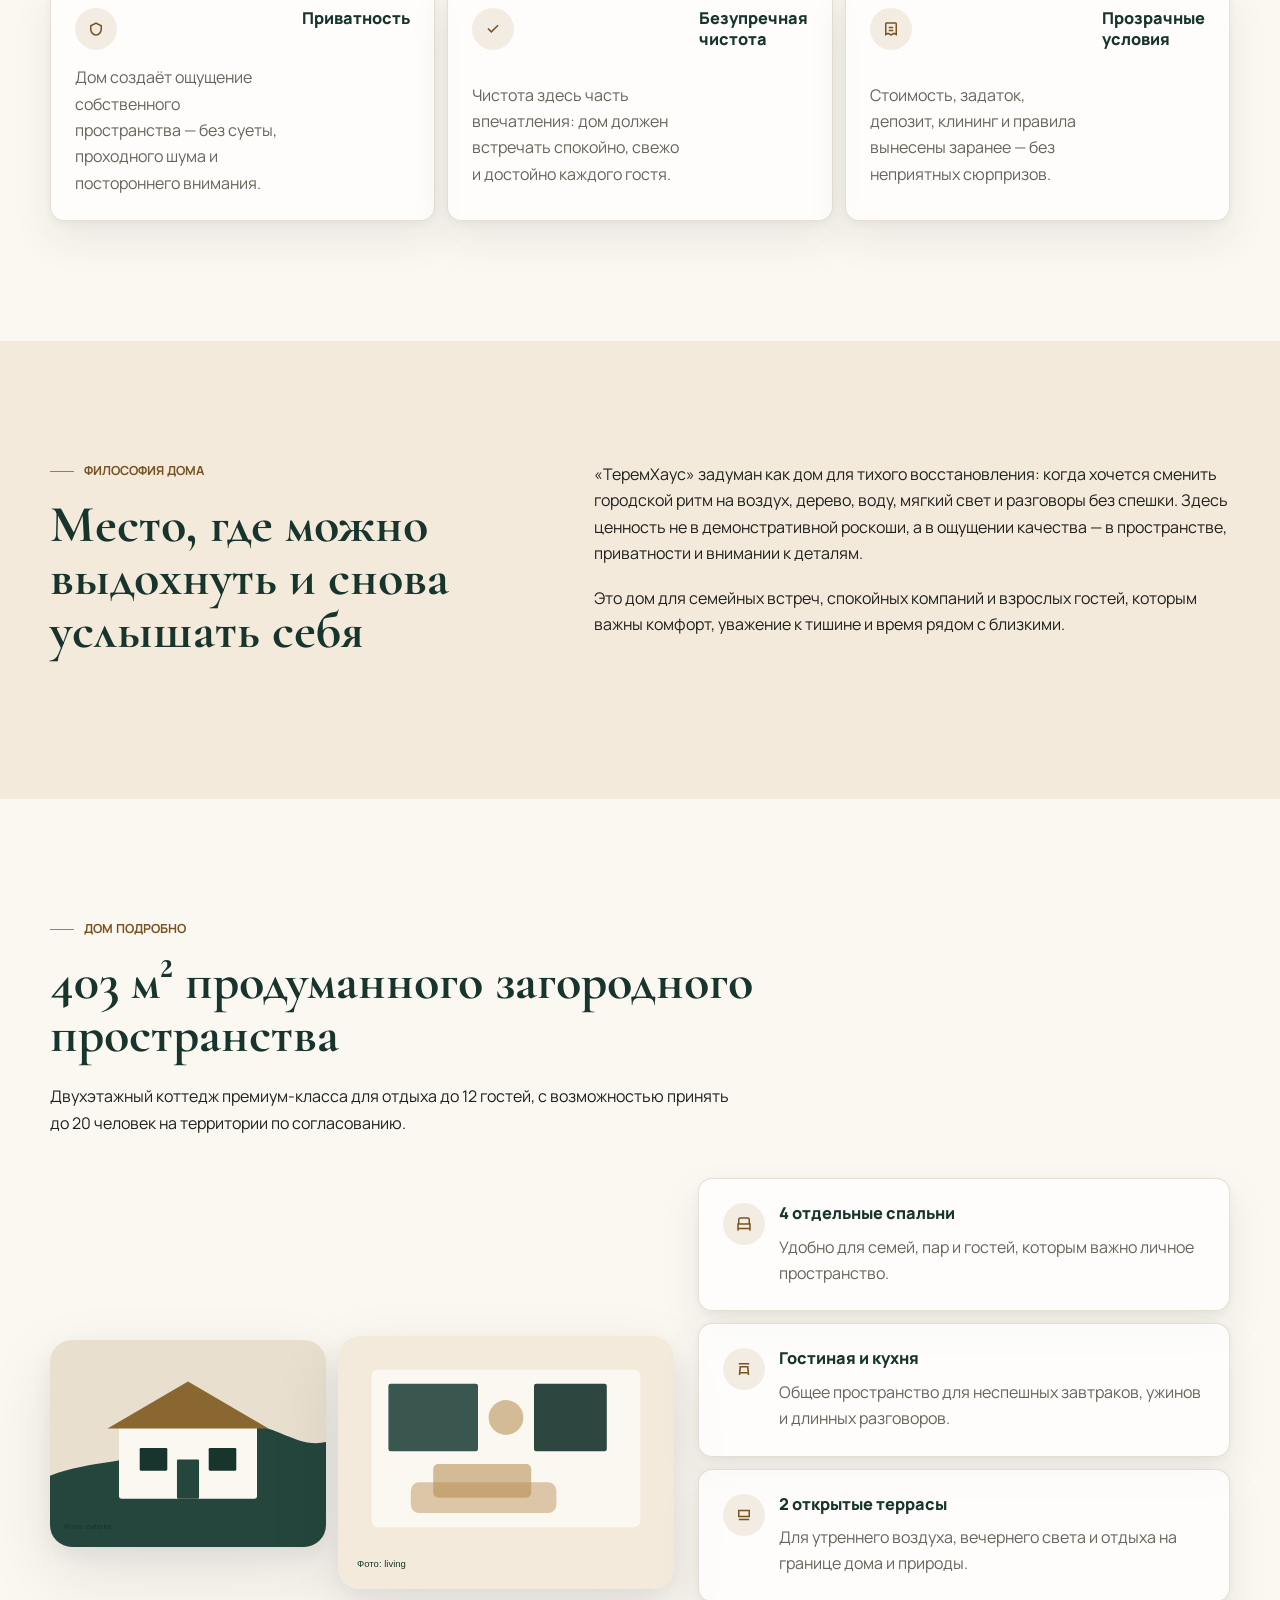
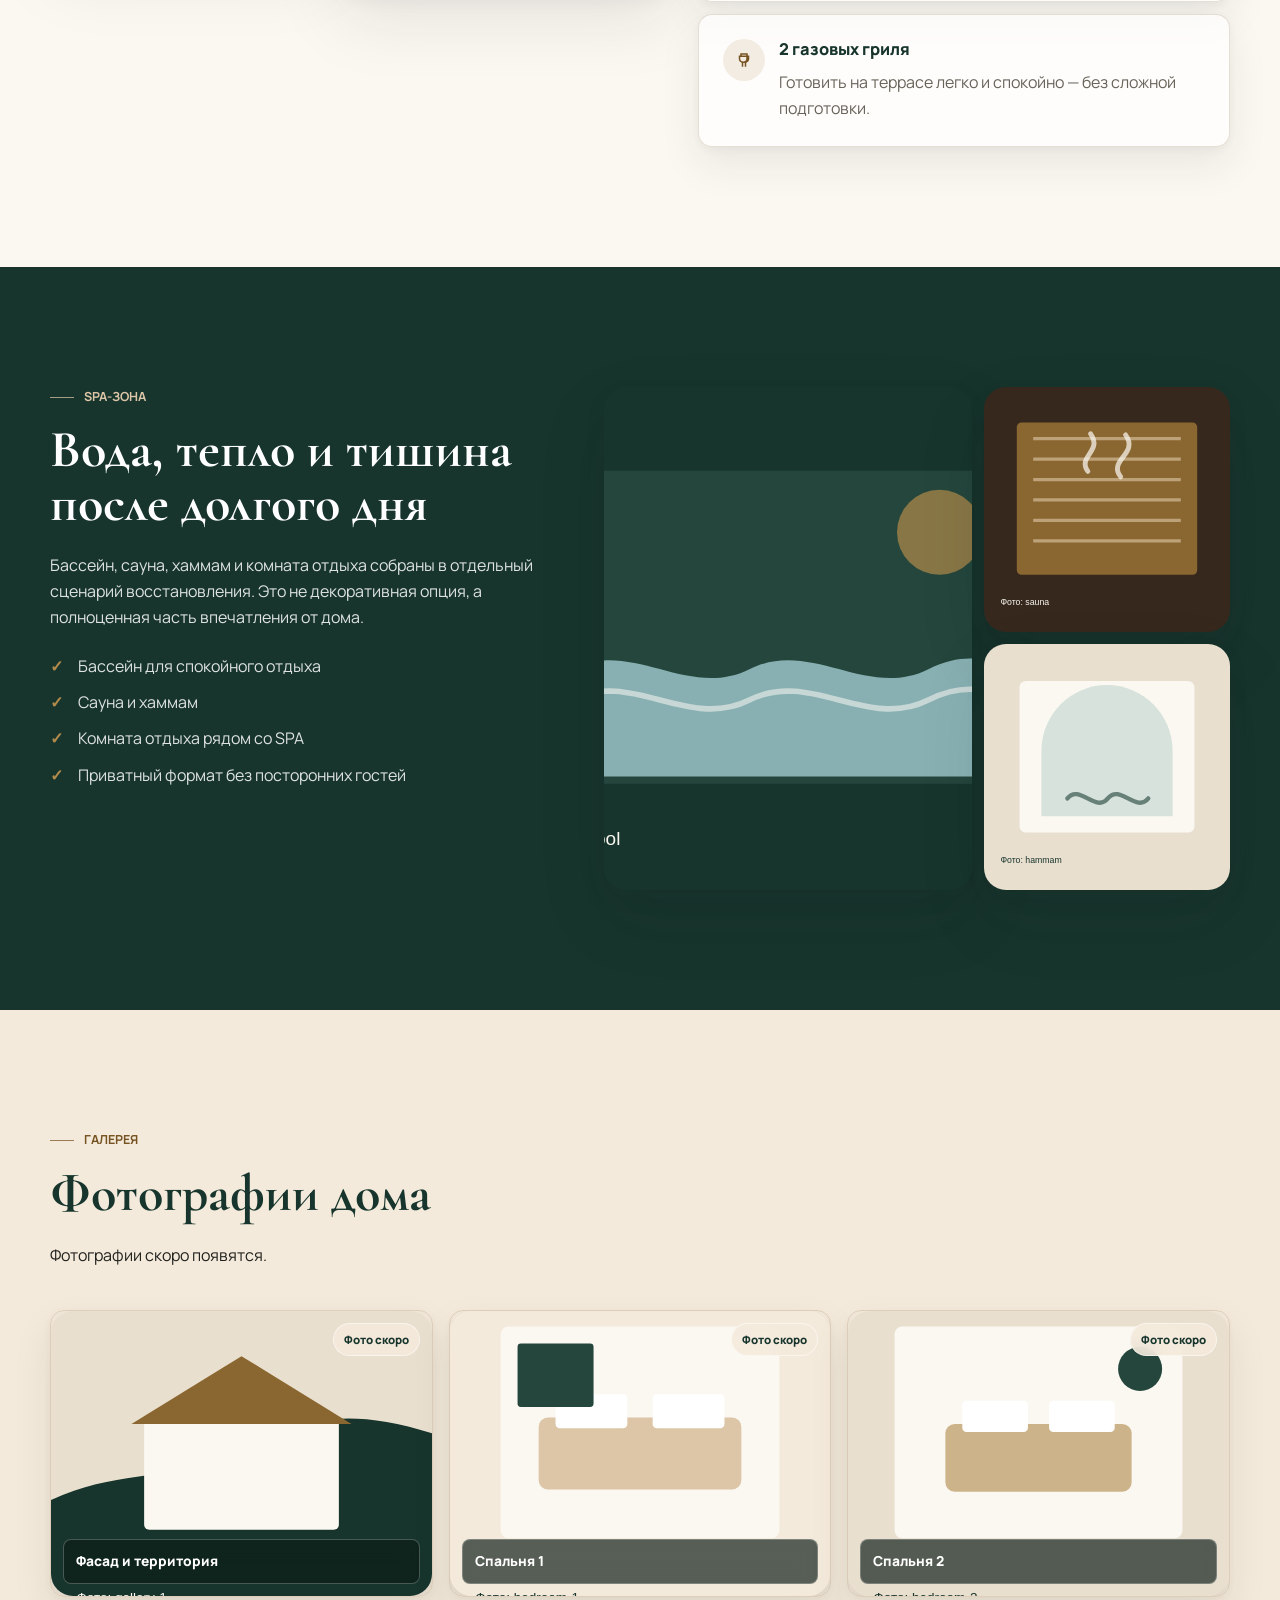
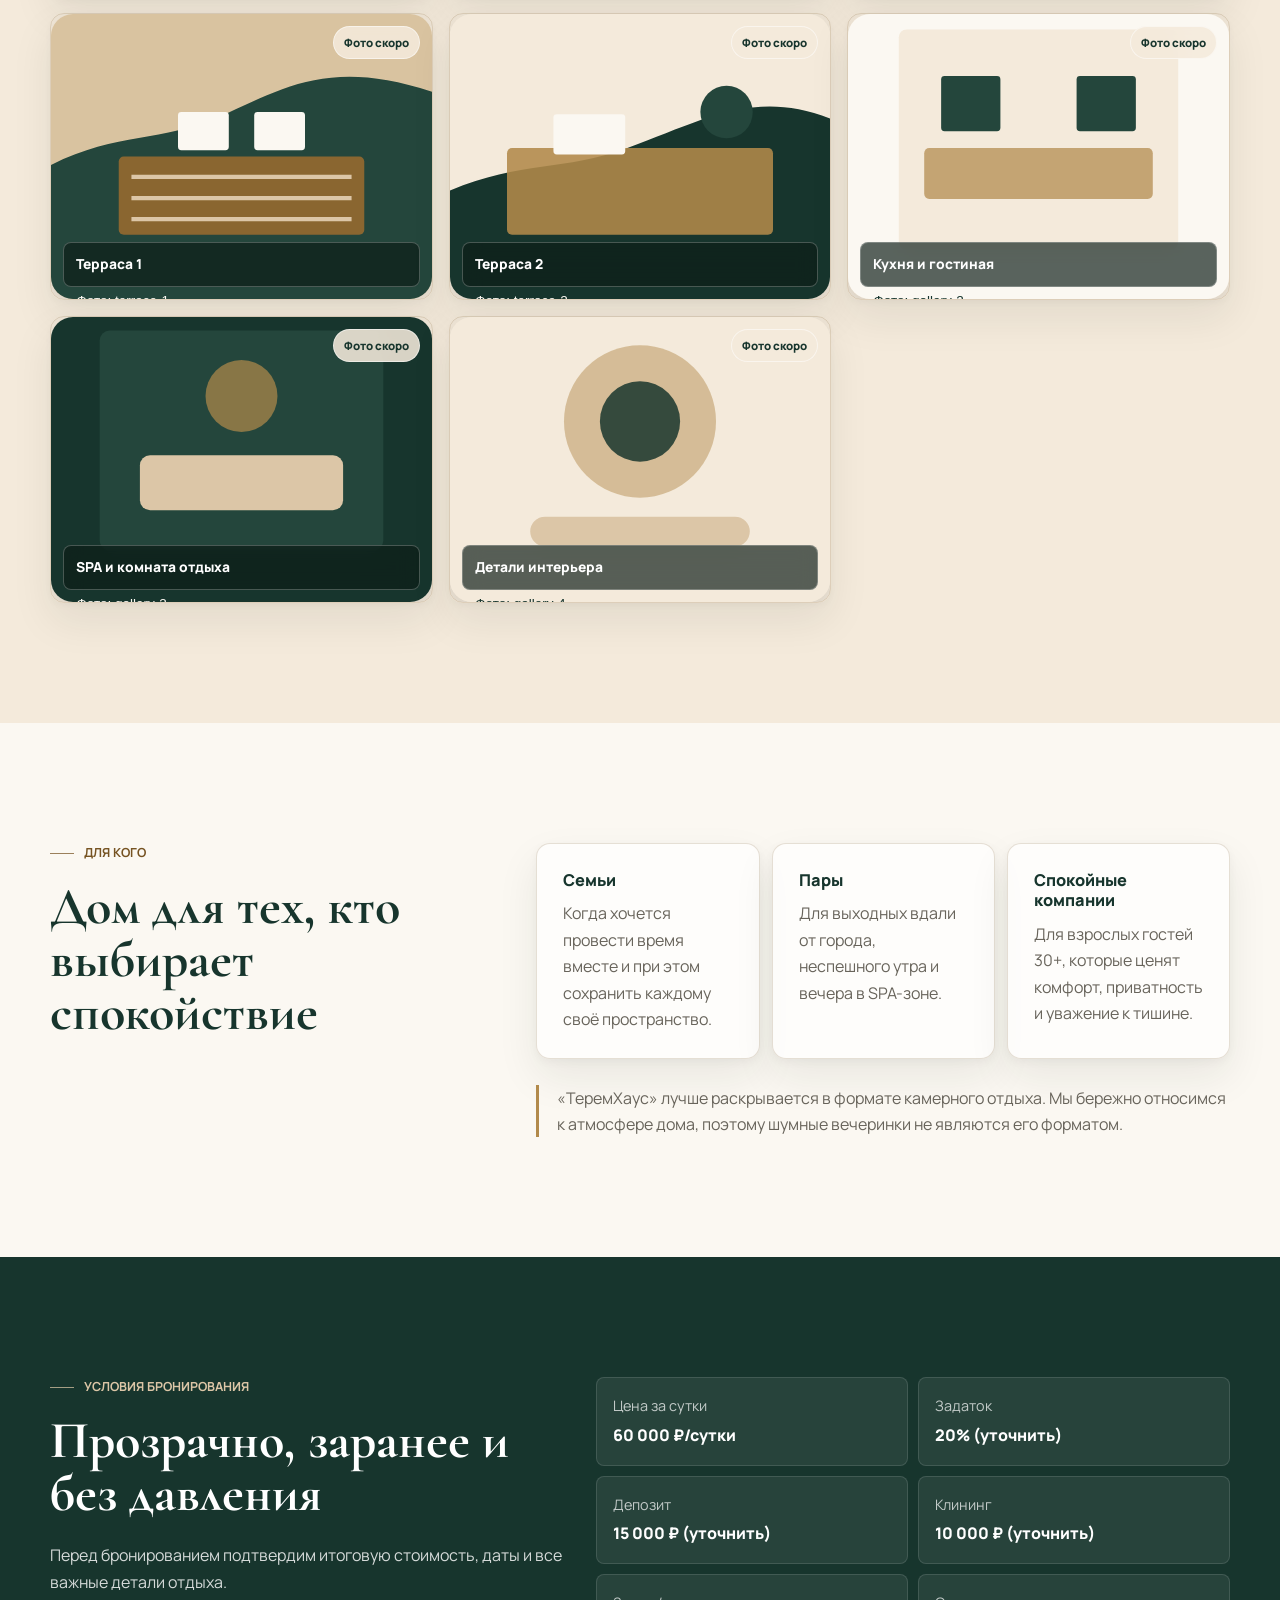
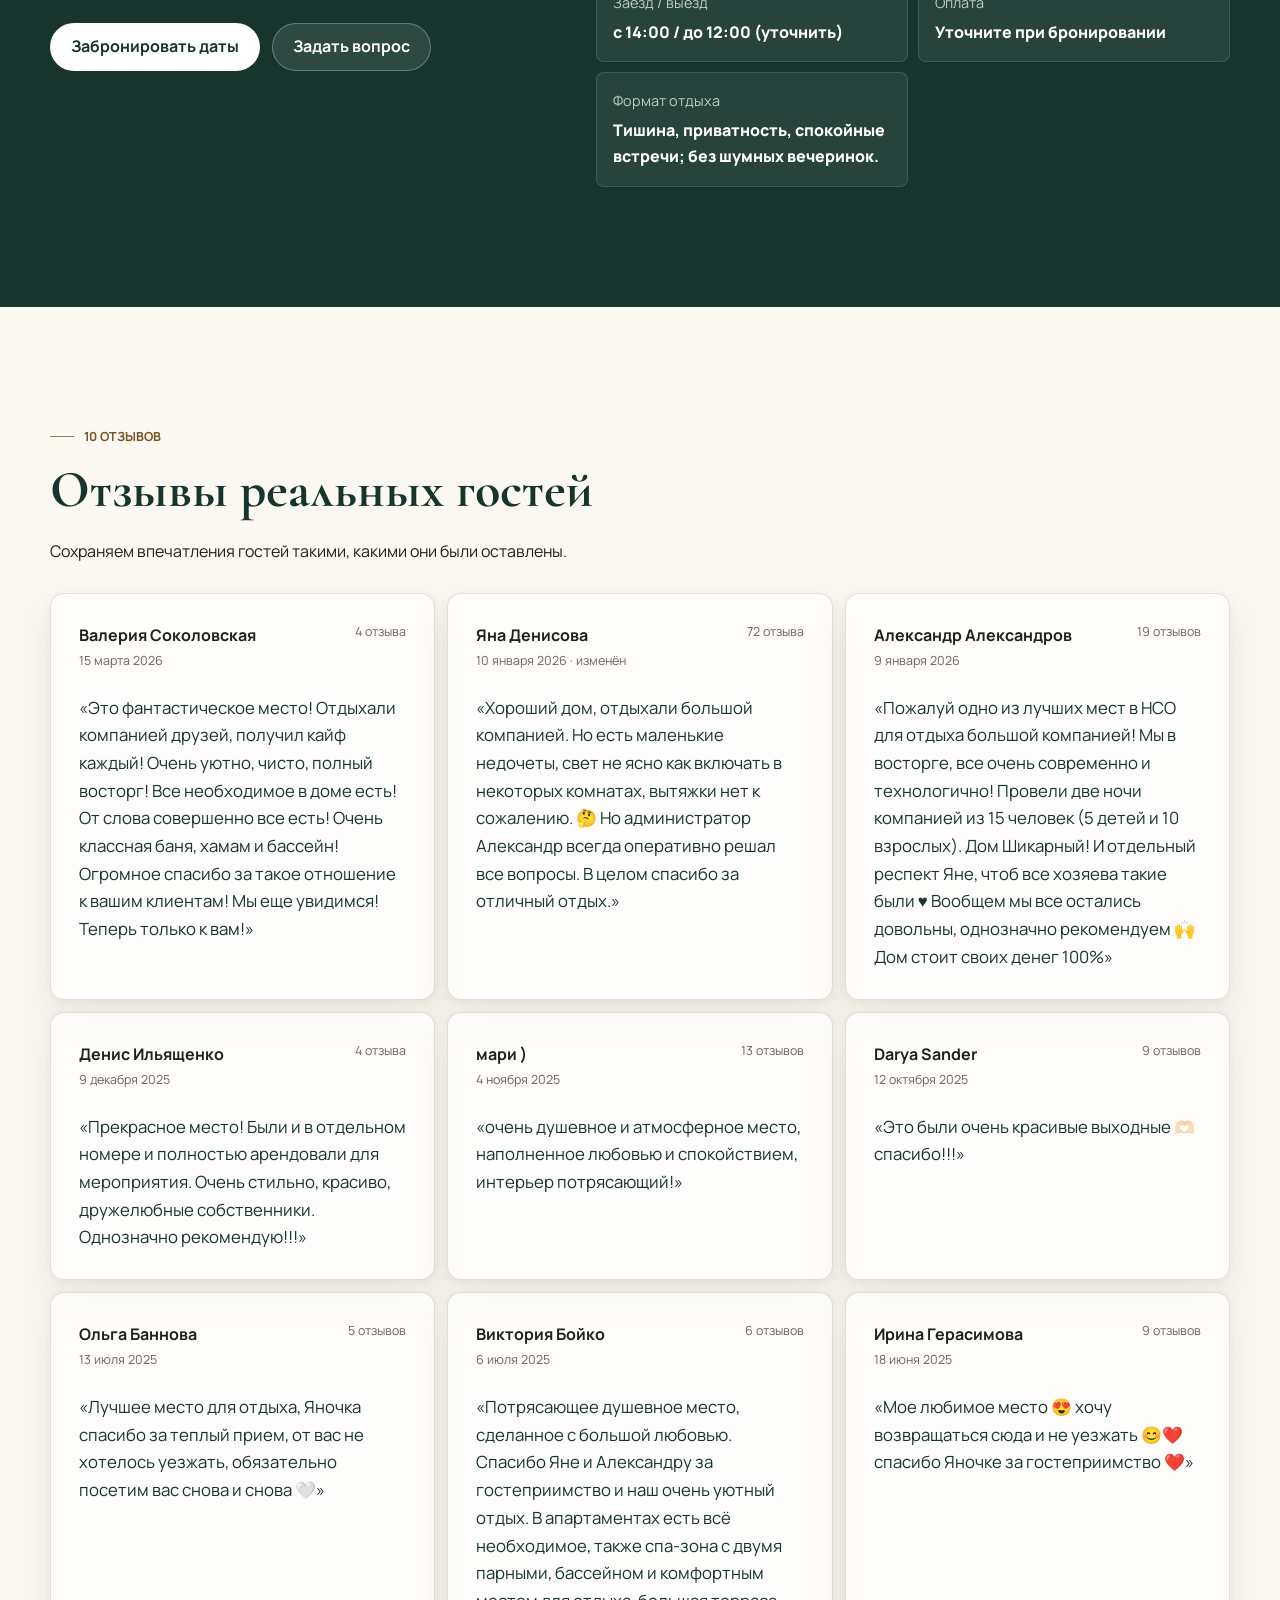
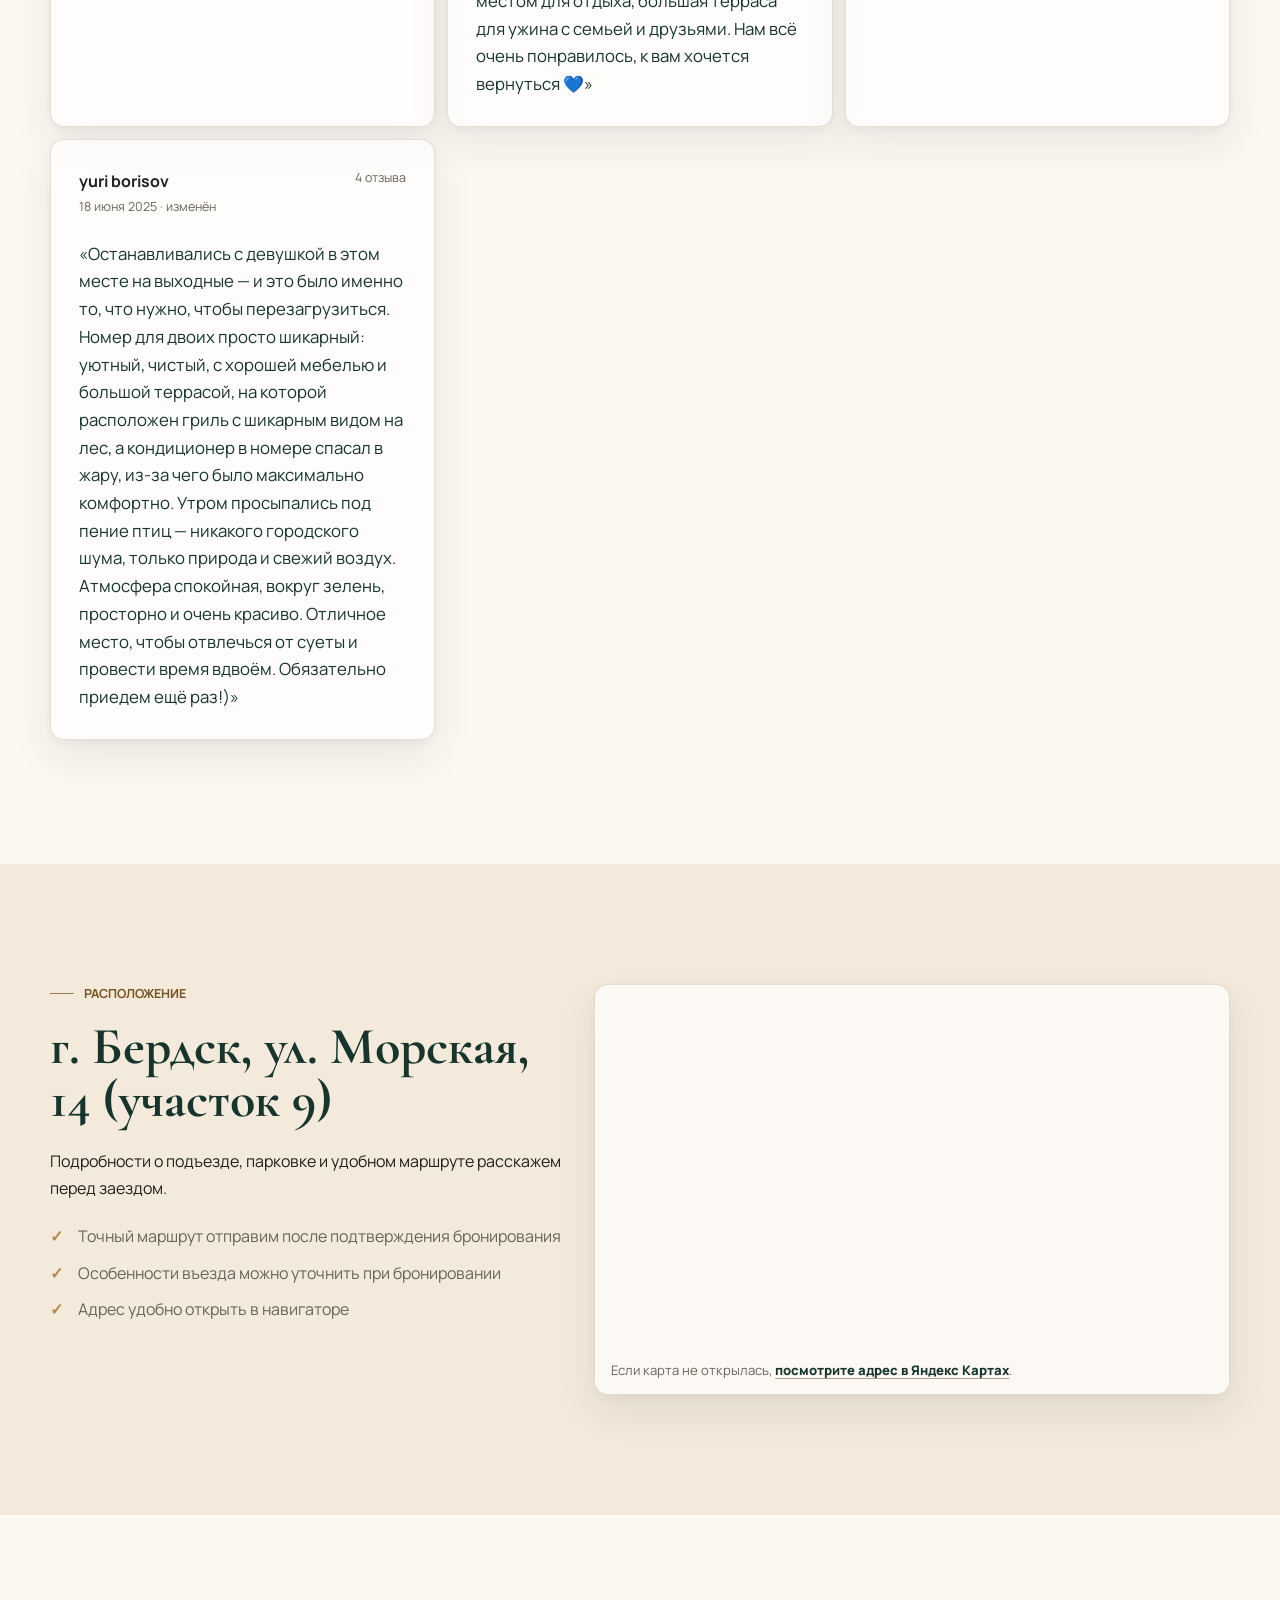
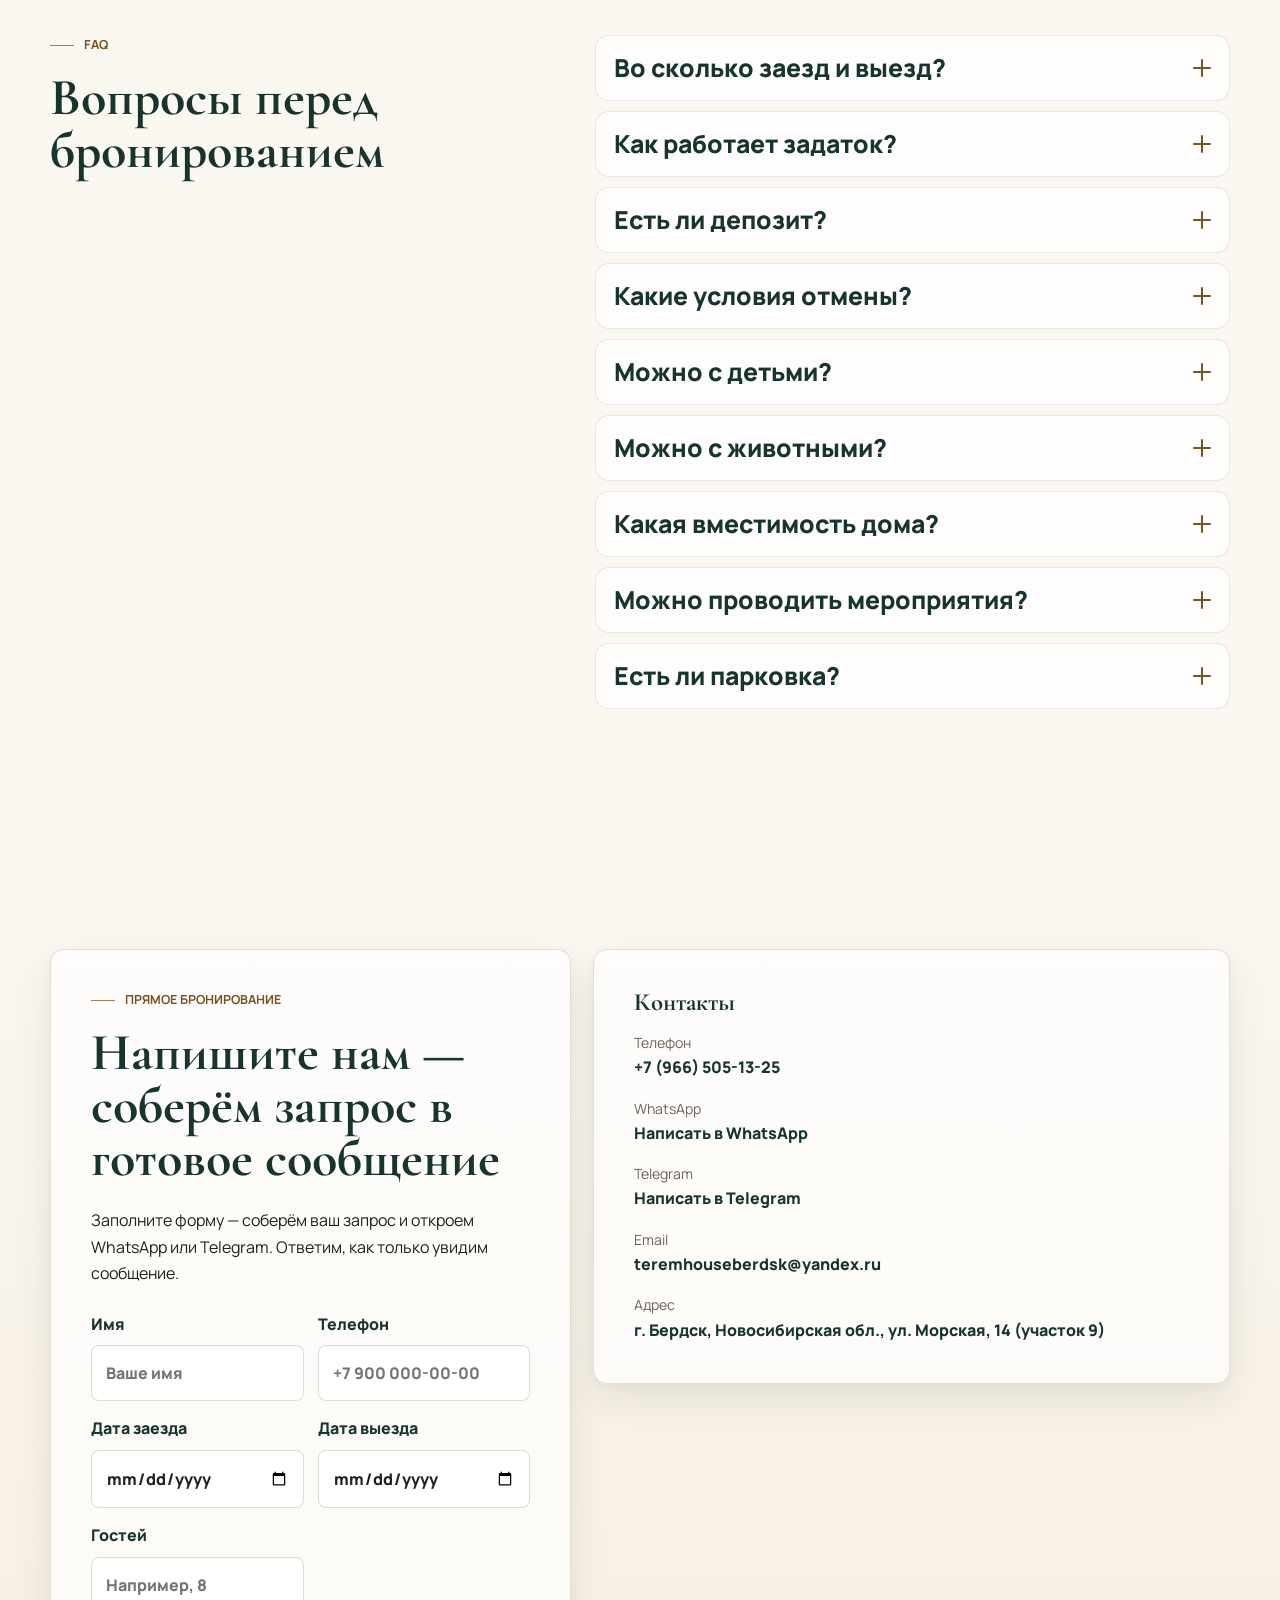
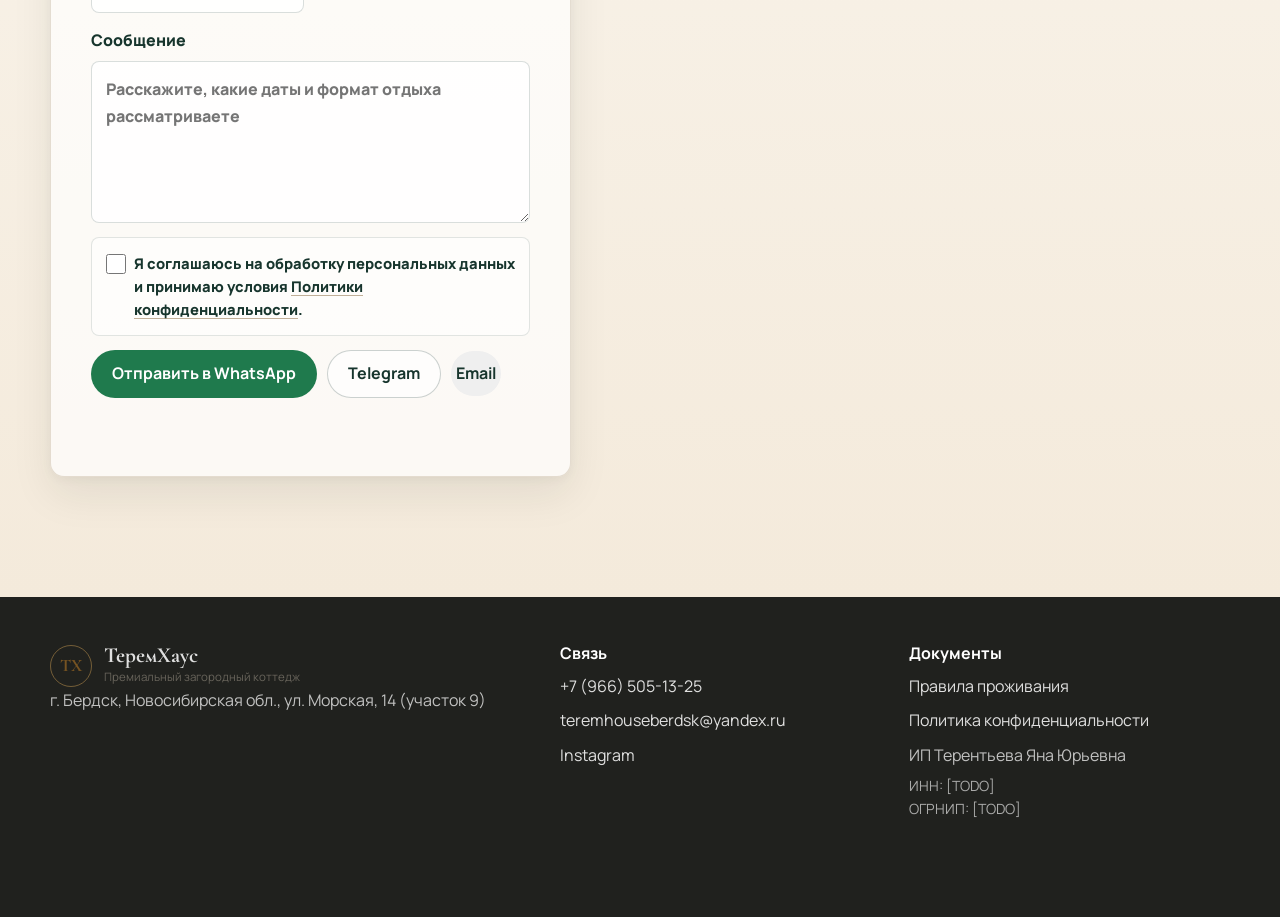
==== commit 709a2a93: "Add files via upload" ====
--- a/index.html
+++ b/index.html
@@ -730,6 +730,13 @@
                 <span>Сообщение</span>
                 <textarea name="message" rows="5" placeholder="Расскажите, какие даты и формат отдыха рассматриваете"></textarea>
               </label>
+              <label class="consent-field field-wide" for="personal-data-consent">
+                <input id="personal-data-consent" type="checkbox" name="personalDataConsent" required>
+                <span>
+                  Я соглашаюсь на обработку персональных данных и принимаю условия
+                  <a href="privacy-policy.html" target="_blank" rel="noopener noreferrer">Политики конфиденциальности</a>.
+                </span>
+              </label>
               <div class="form-actions">
                 <button class="btn btn-whatsapp" type="submit">Отправить в WhatsApp</button>
                 <button class="btn btn-secondary" type="button" data-form-channel="telegram">Telegram</button>
@@ -791,9 +798,13 @@
         <div>
           <h2>Документы</h2>
           <ul>
-            <li><a href="#" aria-label="Правила проживания">Правила проживания</a></li>
-            <li><a href="#" aria-label="Политика конфиденциальности">Политика конфиденциальности</a></li>
-            <li>ИП Терентьева Яна Юрьевна</li>
+            <li><a href="house-rules.html" aria-label="Правила проживания">Правила проживания</a></li>
+            <li><a href="privacy-policy.html" aria-label="Политика конфиденциальности">Политика конфиденциальности</a></li>
+            <li>
+              ИП Терентьева Яна Юрьевна
+              <!-- TODO: заменить реквизиты на подтверждённые данные. -->
+              <span class="footer-requisites">ИНН: [TODO]<br>ОГРНИП: [TODO]</span>
+            </li>
           </ul>
         </div>
       </div>
@@ -815,6 +826,14 @@
     <div class="mobile-cta" aria-label="Быстрое бронирование" data-mobile-cta>
       <a class="btn btn-primary" href="#contacts">Проверить даты</a>
       <a class="btn btn-secondary" href="#" data-link="whatsapp">Написать</a>
+    </div>
+
+    <div class="cookie-banner" hidden data-cookie-banner role="region" aria-label="Уведомление о cookie">
+      <p>
+        Сайт использует встроенную карту Яндекса, которая может применять cookie.
+        Подробнее — в <a href="privacy-policy.html">политике конфиденциальности</a>.
+      </p>
+      <button class="btn btn-small btn-primary" type="button" data-cookie-accept>Понятно</button>
     </div>
 
     <div class="lightbox" role="dialog" aria-modal="true" aria-label="Просмотр фотографии" hidden data-lightbox>
--- a/assets/css/styles.css
+++ b/assets/css/styles.css
@@ -1244,6 +1244,44 @@
   align-items: center;
 }
 
+.consent-field {
+  display: grid;
+  grid-template-columns: auto 1fr;
+  gap: 12px;
+  align-items: start;
+  border: 1px solid rgba(23, 53, 45, 0.12);
+  border-radius: var(--radius-sm);
+  padding: 14px;
+  background: rgba(255, 255, 255, 0.54);
+  color: var(--color-muted);
+  font-size: 0.92rem;
+  font-weight: 600;
+  line-height: 1.55;
+  cursor: pointer;
+}
+
+.consent-field input {
+  width: 20px;
+  height: 20px;
+  min-height: 20px;
+  margin: 2px 0 0;
+  accent-color: var(--color-pine);
+  cursor: pointer;
+}
+
+.consent-field a {
+  color: var(--color-pine);
+  font-weight: 800;
+  text-decoration: underline;
+  text-decoration-color: rgba(118, 83, 34, 0.45);
+  text-underline-offset: 3px;
+}
+
+.consent-field:focus-within {
+  border-color: var(--color-brass);
+  box-shadow: 0 0 0 4px rgba(178, 138, 75, 0.14);
+}
+
 .form-status {
   min-height: 1.5em;
   color: var(--color-pine);
@@ -1311,6 +1349,131 @@
 
 .site-footer a {
   color: rgba(255, 255, 255, 0.86);
+}
+
+.footer-requisites {
+  display: block;
+  margin-top: 6px;
+  color: rgba(255, 255, 255, 0.62);
+  font-size: 0.88rem;
+}
+
+.legal-main {
+  background: linear-gradient(180deg, var(--color-cream), var(--color-linen));
+}
+
+.legal-hero {
+  padding: 74px 0 44px;
+  border-bottom: 1px solid var(--border-warm);
+}
+
+.legal-back {
+  display: inline-flex;
+  min-height: 44px;
+  align-items: center;
+  margin-bottom: 28px;
+  color: var(--color-pine);
+  font-weight: 800;
+  text-decoration: underline;
+  text-decoration-color: rgba(118, 83, 34, 0.42);
+  text-underline-offset: 4px;
+}
+
+.legal-shell {
+  width: min(100% - 32px, 760px);
+  margin-inline: auto;
+}
+
+.legal-shell h1 {
+  max-width: 760px;
+  margin-bottom: 18px;
+  color: var(--color-pine);
+  font-size: 2.8rem;
+}
+
+.legal-updated {
+  color: var(--color-muted);
+  font-weight: 700;
+}
+
+.legal-document {
+  padding: 58px 0 96px;
+}
+
+.legal-card {
+  border: 1px solid var(--border-warm);
+  border-radius: var(--radius-lg);
+  padding: 26px;
+  background: rgba(255, 255, 255, 0.72);
+  box-shadow: var(--shadow-card);
+}
+
+.legal-card section + section {
+  margin-top: 34px;
+}
+
+.legal-card h2 {
+  margin-bottom: 14px;
+  font-size: 1.9rem;
+}
+
+.legal-card p,
+.legal-card li {
+  color: var(--color-graphite);
+}
+
+.legal-card p + p,
+.legal-card ul + p {
+  margin-top: 12px;
+}
+
+.legal-card ul {
+  display: grid;
+  gap: 10px;
+  margin: 0;
+  padding-left: 22px;
+}
+
+.legal-card .legal-note {
+  border-left: 3px solid var(--color-brass);
+  padding-left: 16px;
+  color: var(--color-muted);
+}
+
+.cookie-banner {
+  position: fixed;
+  right: 16px;
+  bottom: 16px;
+  z-index: 1200;
+  display: grid;
+  width: min(calc(100% - 32px), 520px);
+  grid-template-columns: 1fr auto;
+  gap: 14px;
+  align-items: center;
+  border: 1px solid var(--border-warm);
+  border-radius: var(--radius-md);
+  padding: 14px;
+  background: rgba(251, 248, 242, 0.96);
+  box-shadow: var(--shadow-soft);
+  backdrop-filter: blur(16px);
+}
+
+.cookie-banner[hidden] {
+  display: none;
+}
+
+.cookie-banner p {
+  color: var(--color-muted);
+  font-size: 0.9rem;
+  line-height: 1.5;
+}
+
+.cookie-banner a {
+  color: var(--color-pine);
+  font-weight: 800;
+  text-decoration: underline;
+  text-decoration-color: rgba(118, 83, 34, 0.42);
+  text-underline-offset: 3px;
 }
 
 .floating-messengers {
@@ -1531,6 +1694,24 @@
   }
 }
 
+@media (max-width: 720px) {
+  .cookie-banner {
+    right: 12px;
+    bottom: 86px;
+    left: 12px;
+    width: auto;
+    grid-template-columns: 1fr;
+  }
+
+  .cookie-banner .btn {
+    width: 100%;
+  }
+
+  .legal-shell h1 {
+    font-size: 2.35rem;
+  }
+}
+
 @media (min-width: 900px) {
   .section {
     padding: 120px 0;
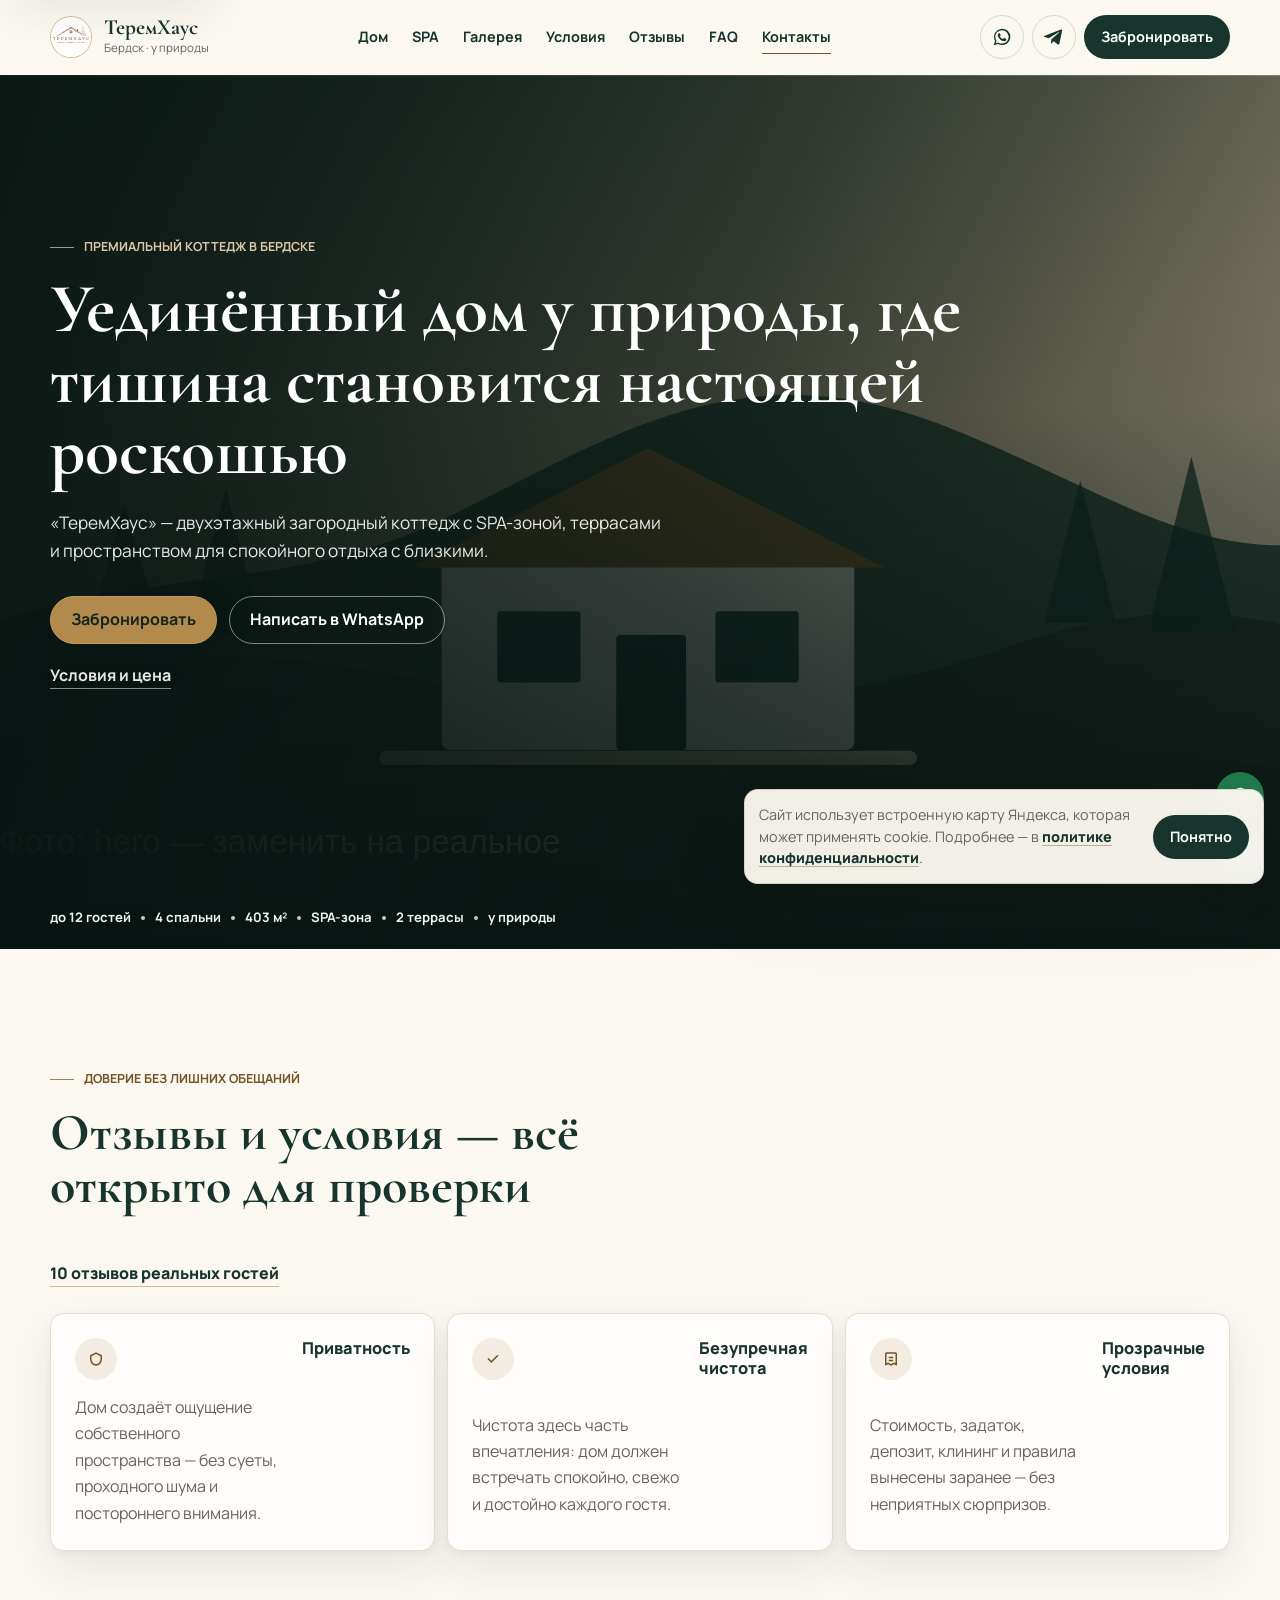
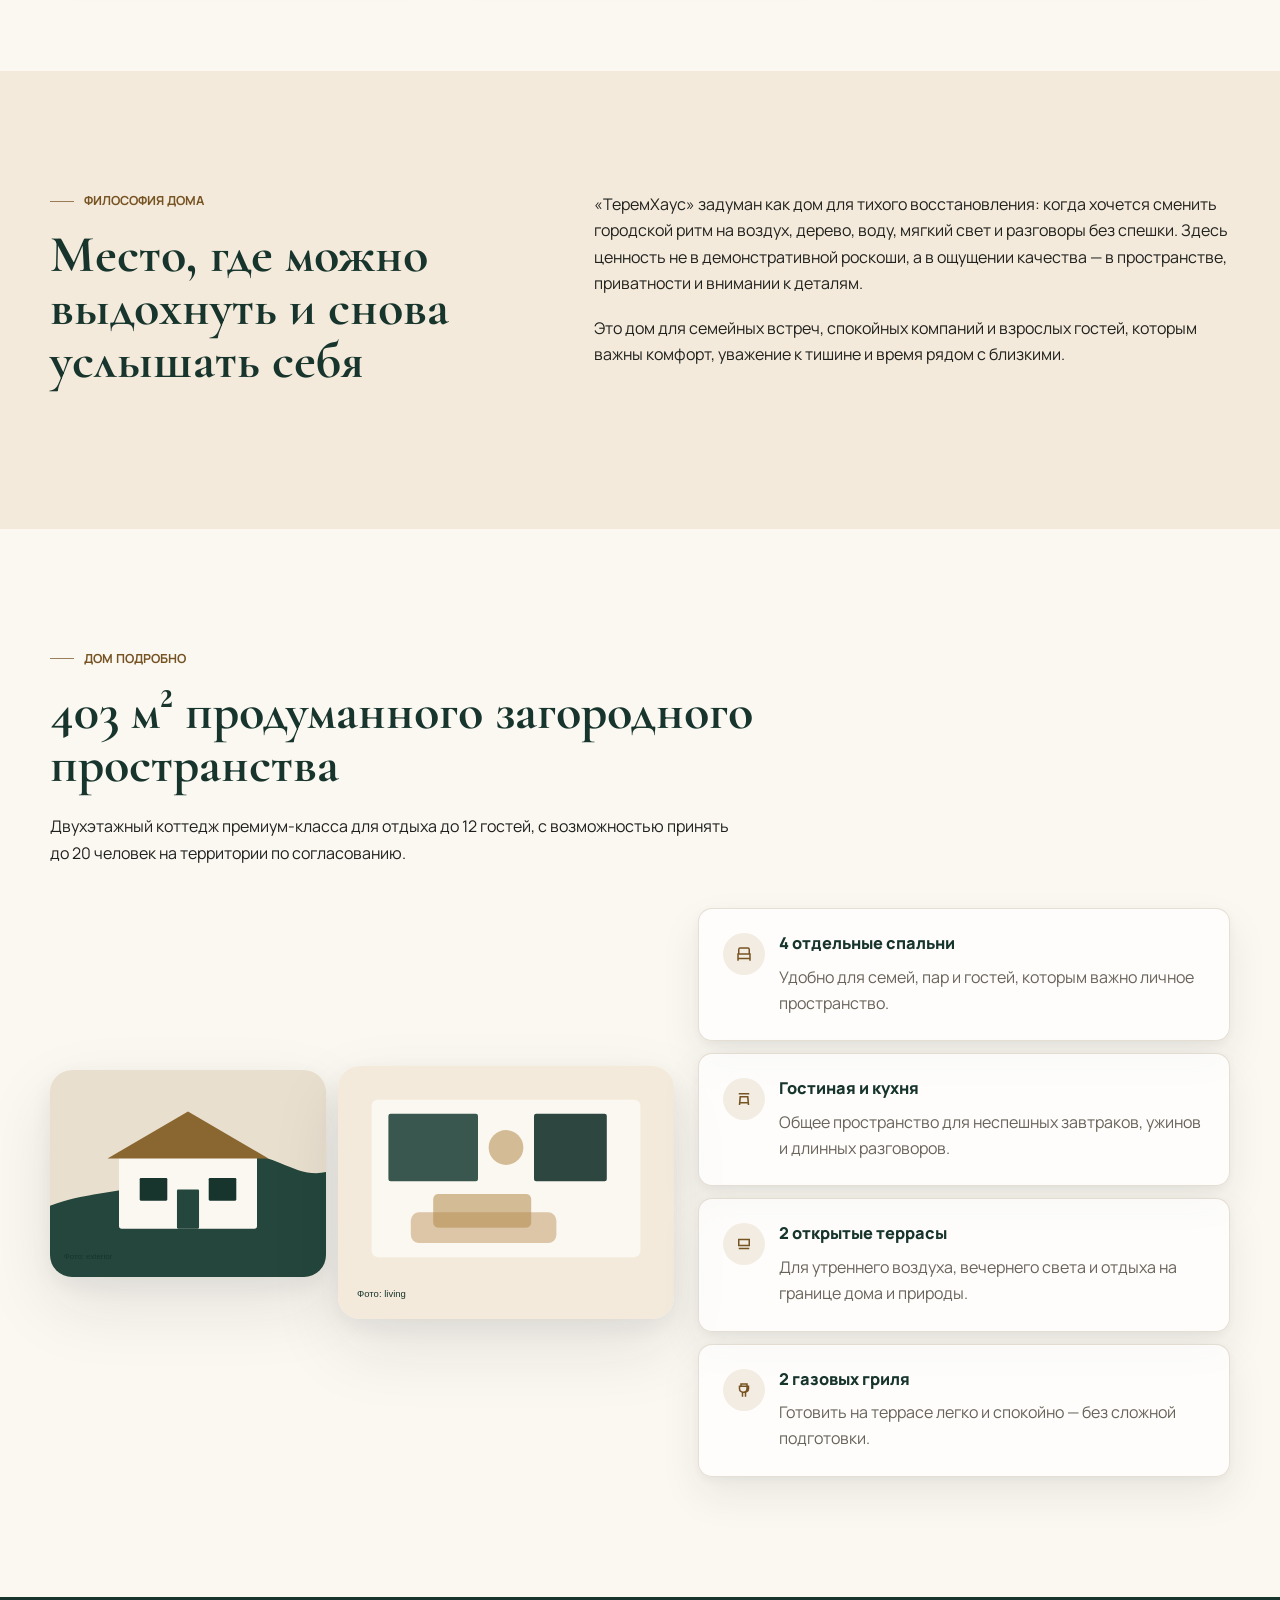
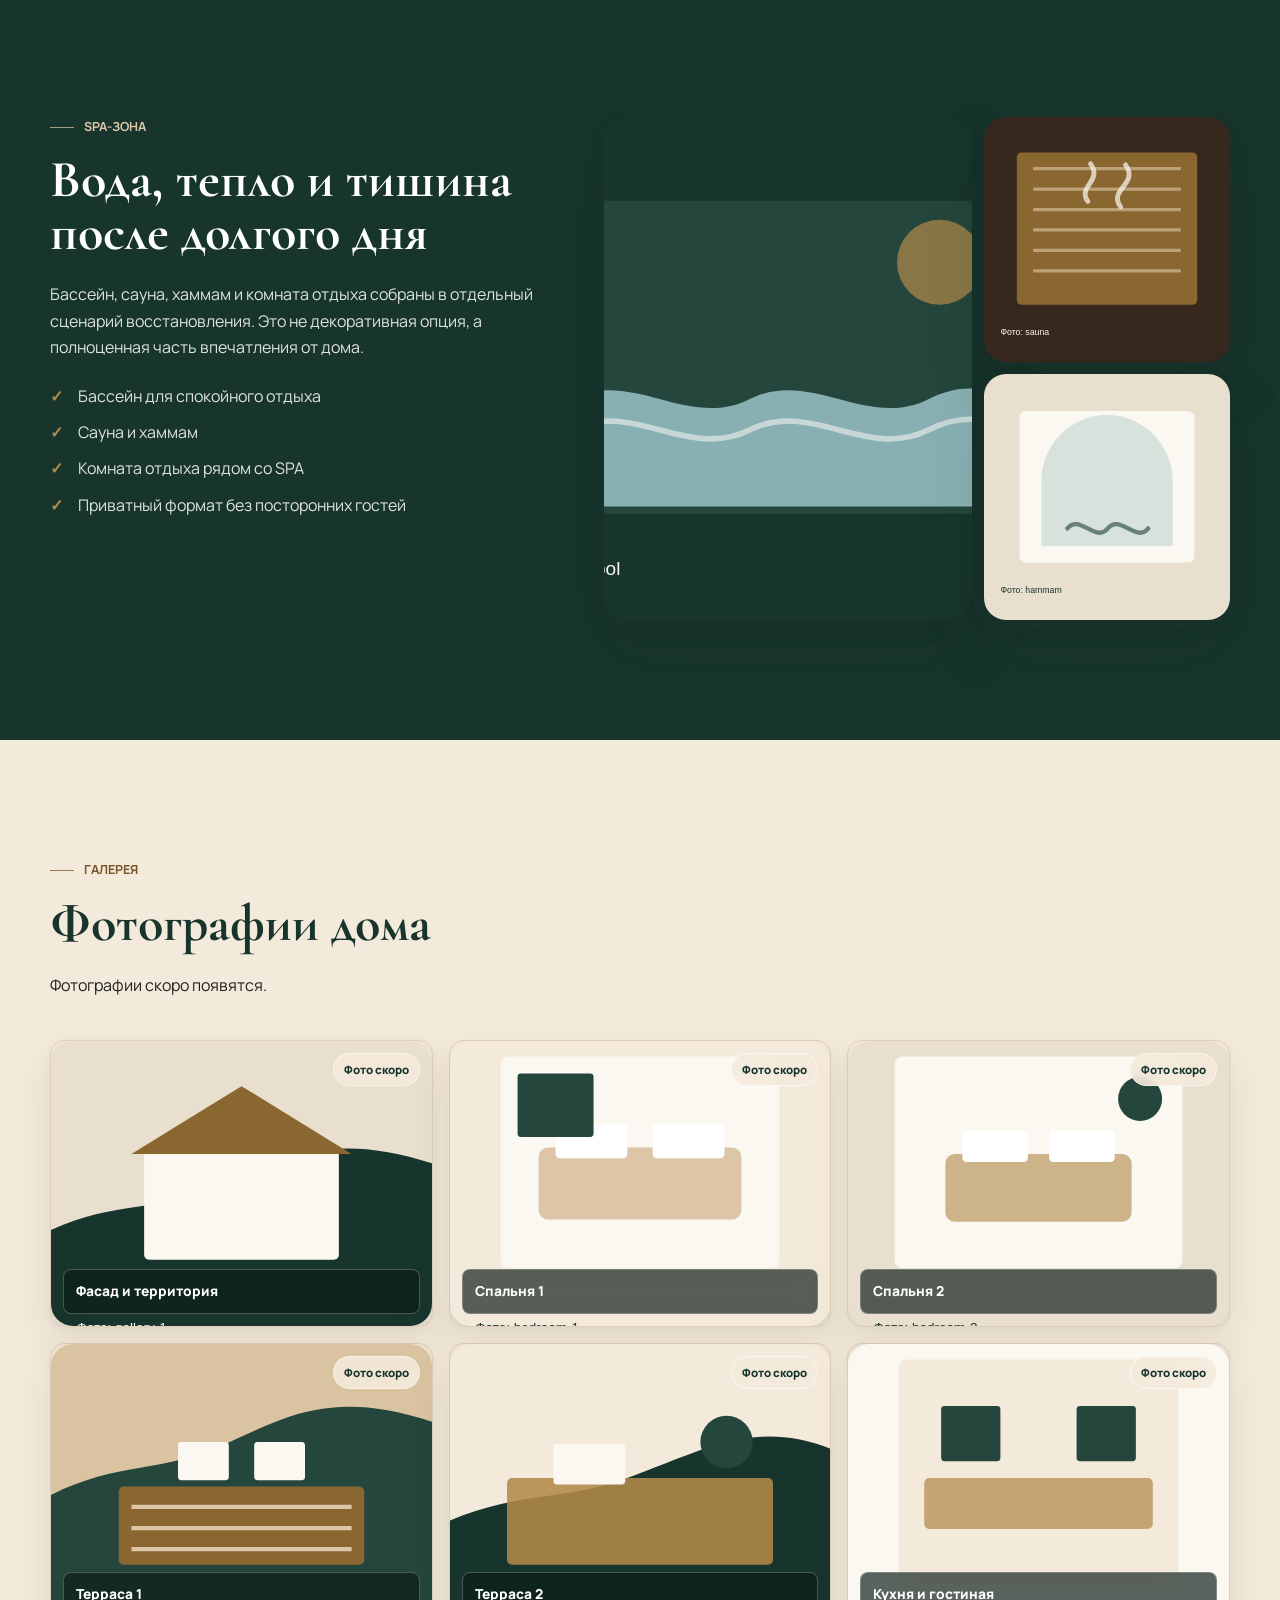
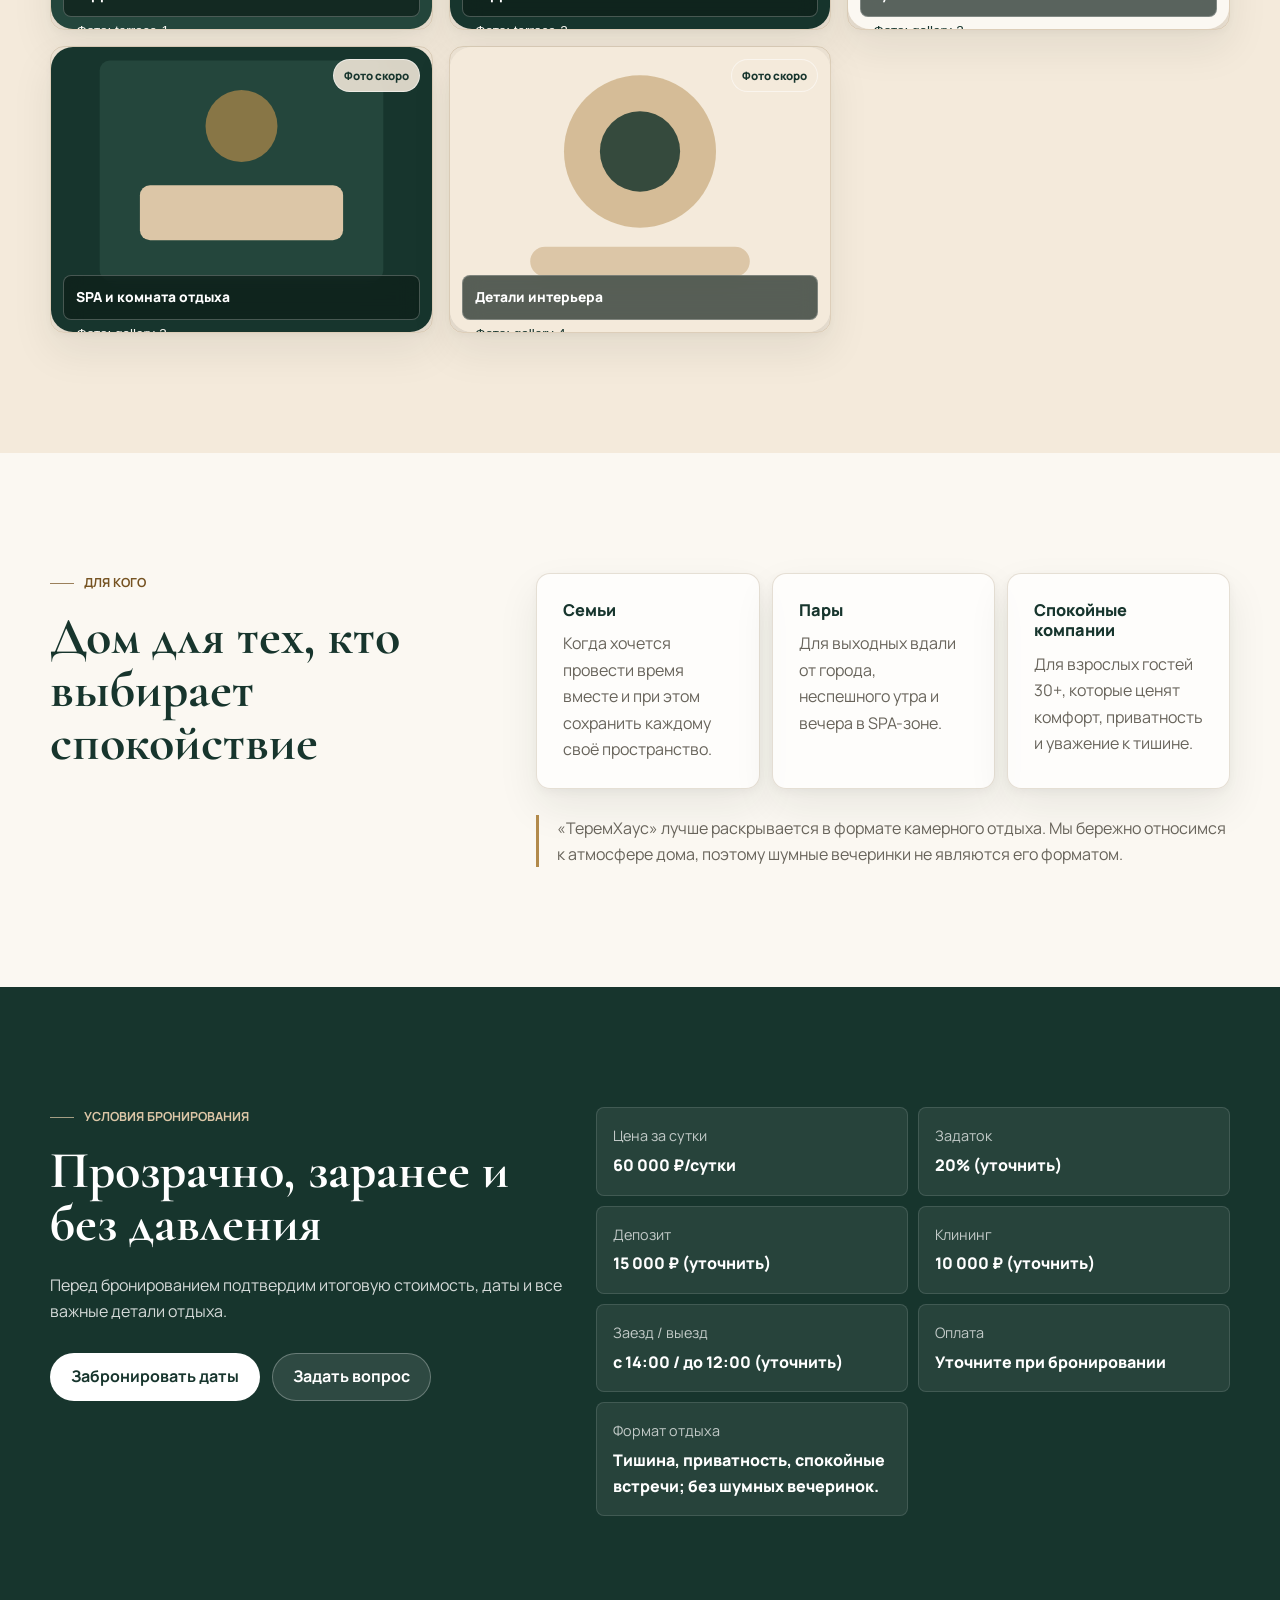
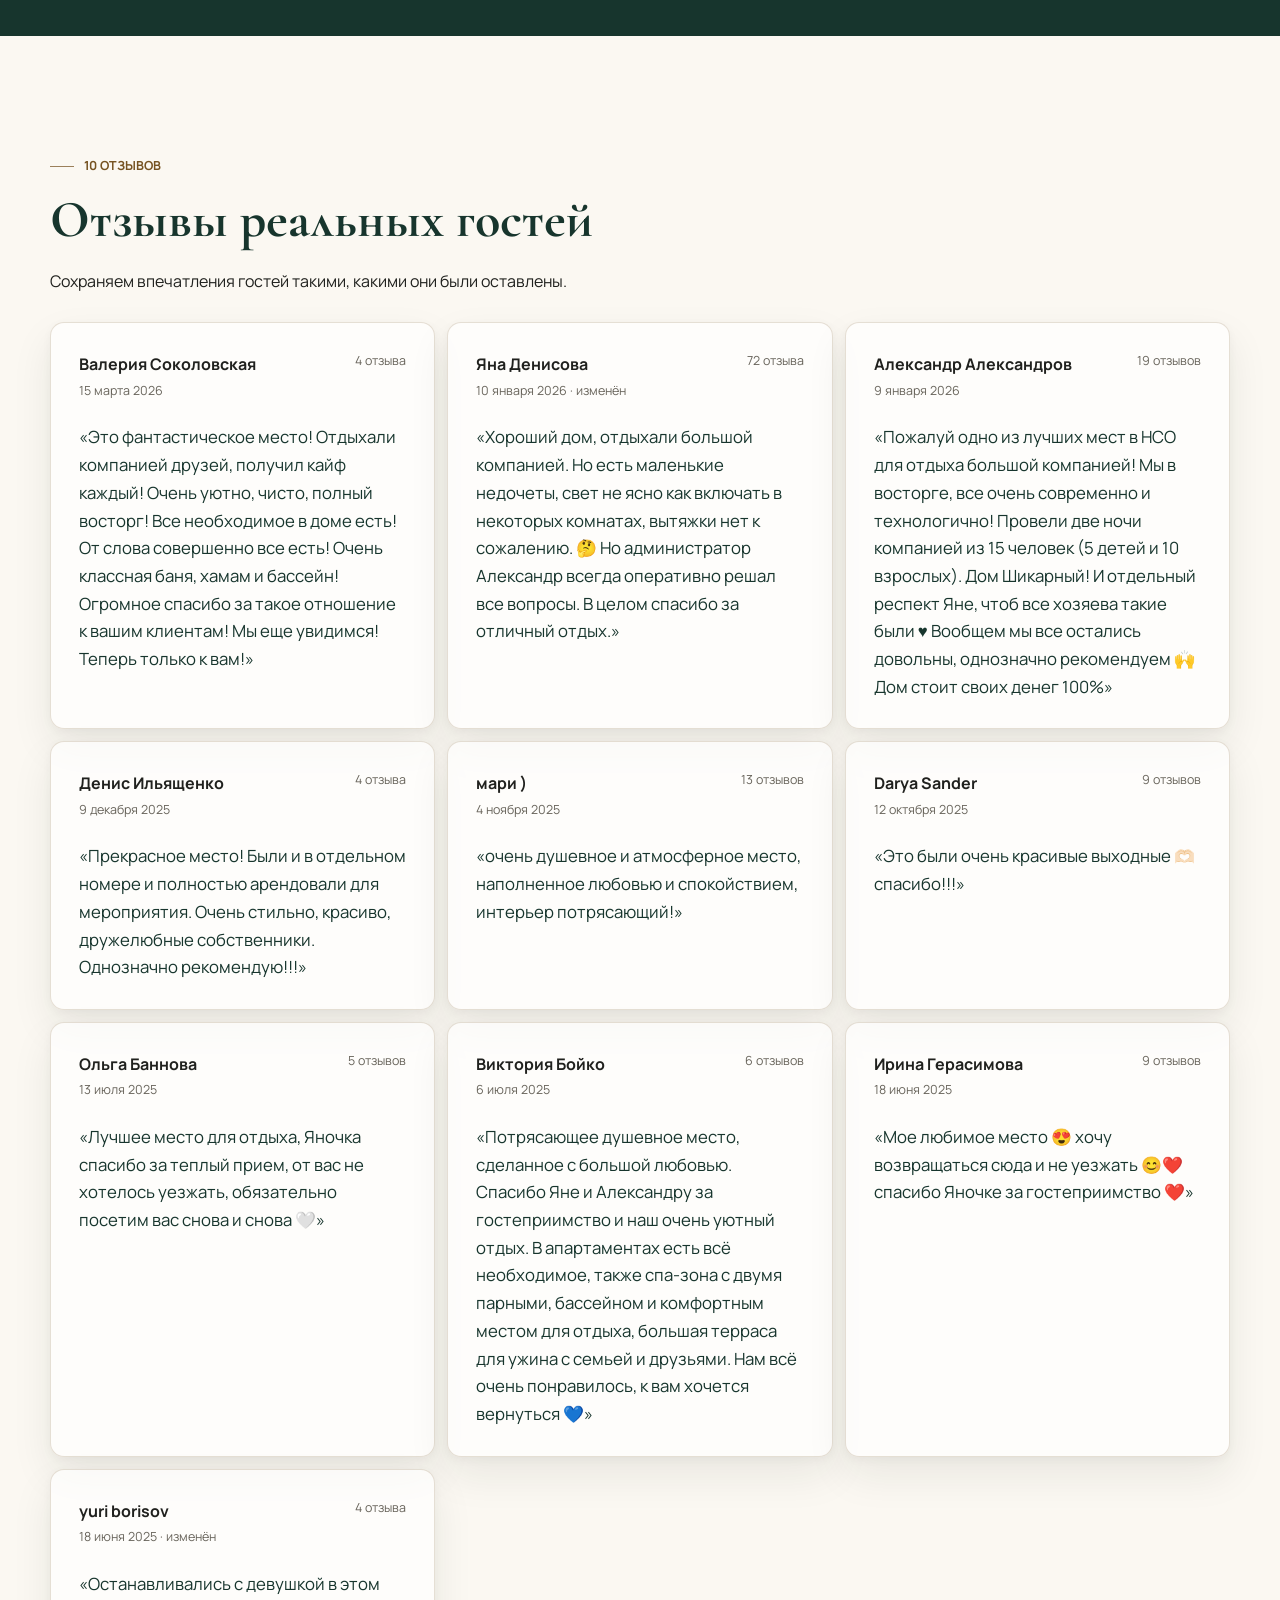
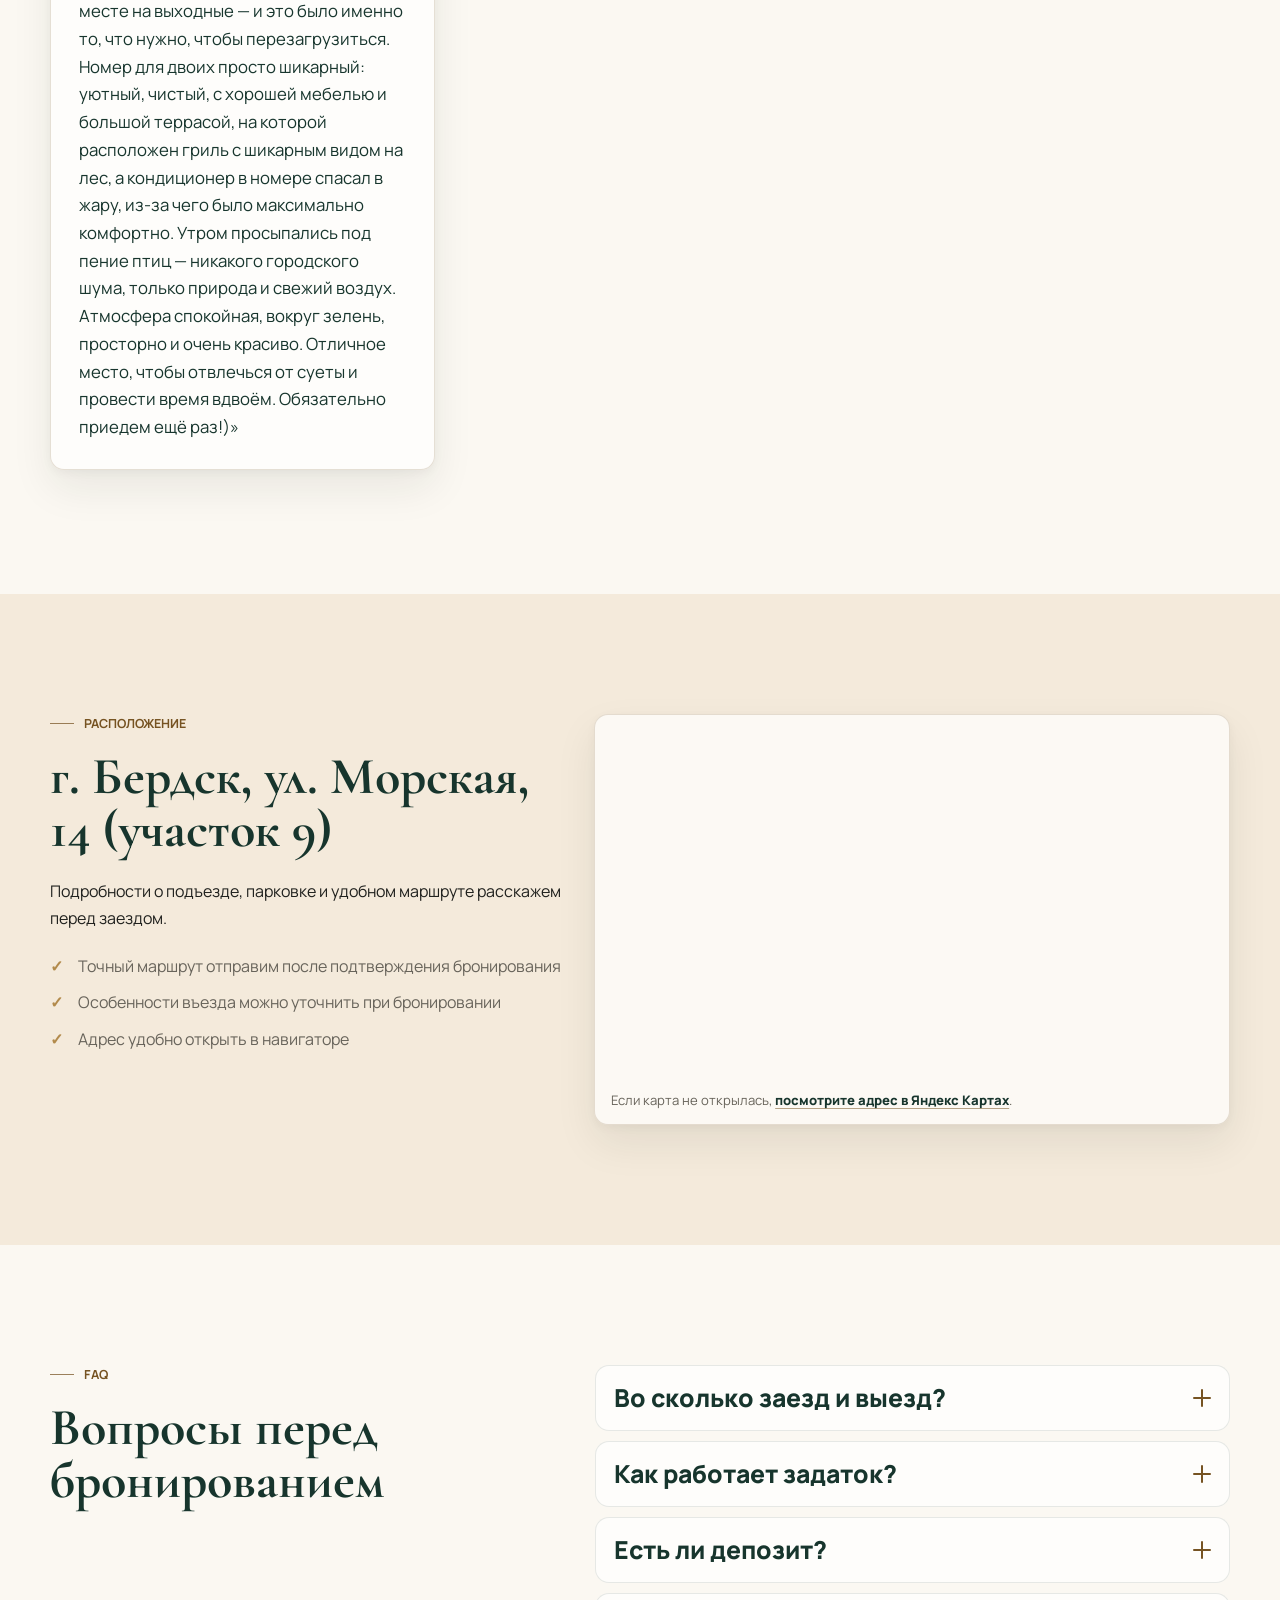
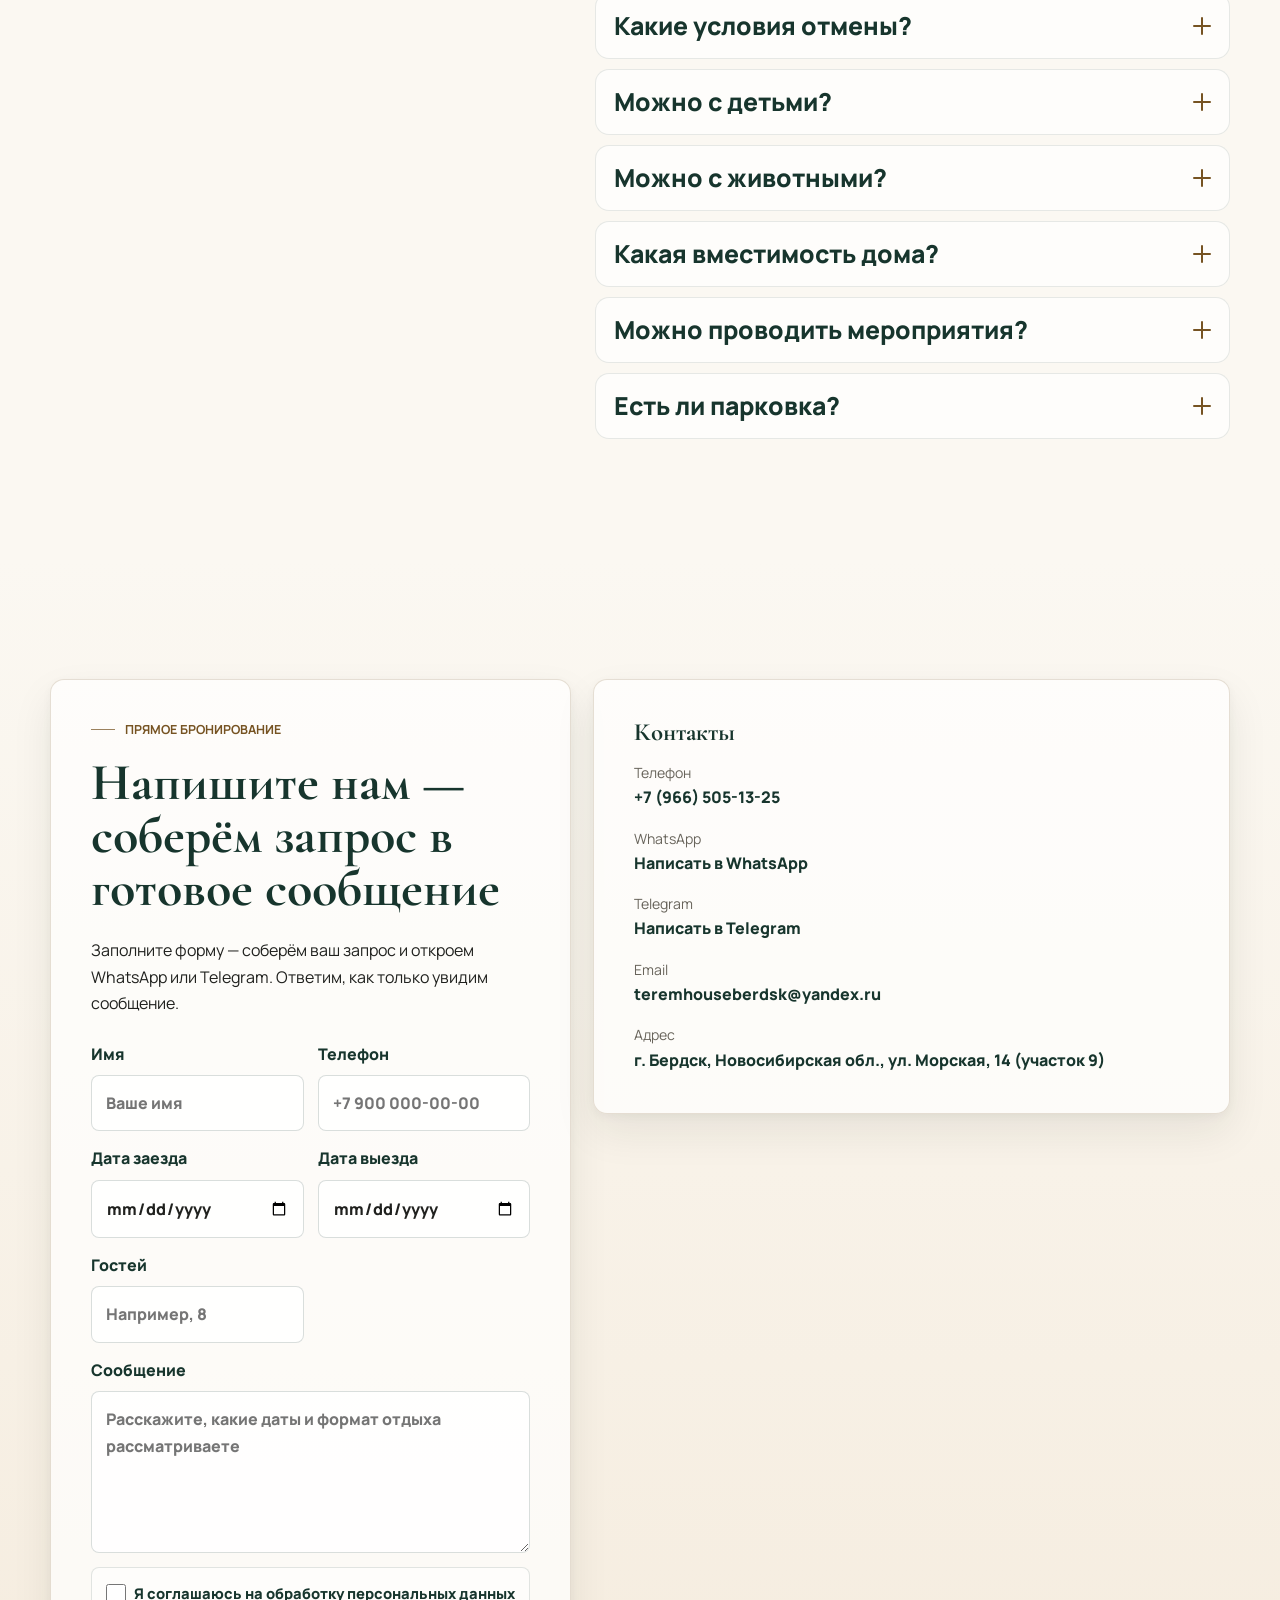
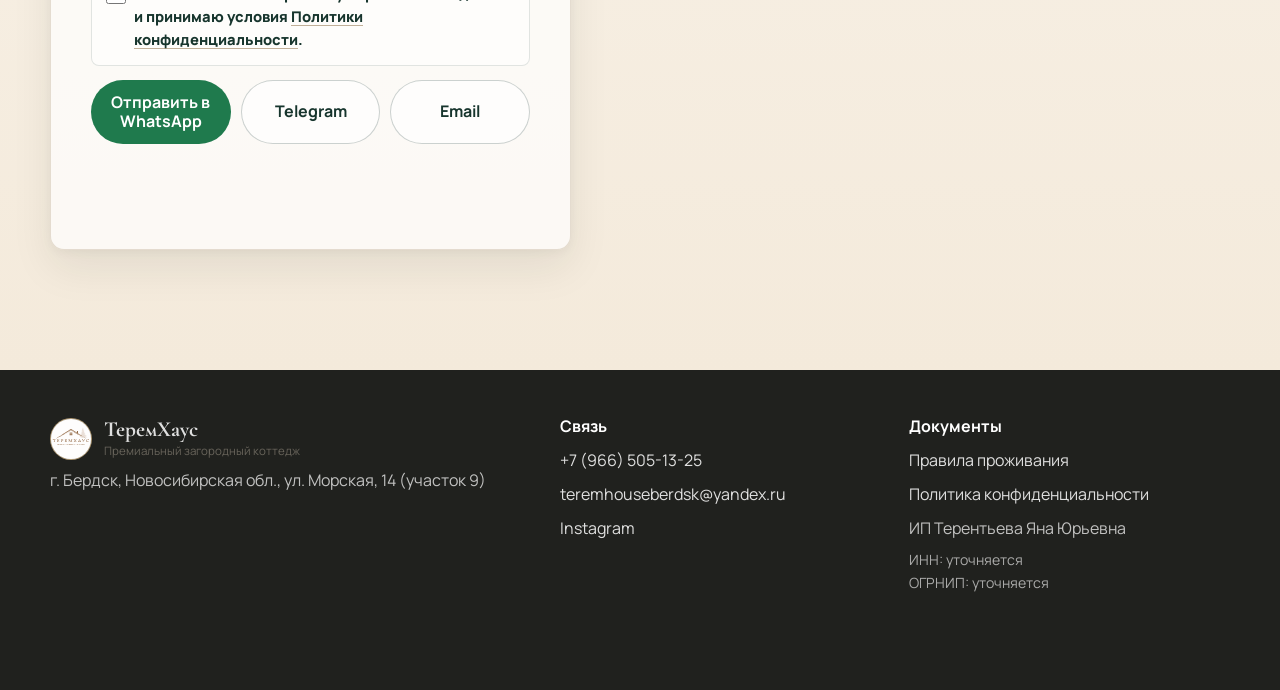
==== commit dcf26516: "Add files via upload" ====
--- a/index.html
+++ b/index.html
@@ -73,7 +73,9 @@
     <header class="site-header" data-header>
       <div class="container header-inner">
         <a class="brand" href="#top" aria-label="ТеремХаус — к началу страницы">
-          <span class="brand-mark" aria-hidden="true">ТХ</span>
+          <span class="brand-mark" aria-hidden="true">
+            <img src="assets/img/favicon.svg" alt="ТеремХаус" width="40" height="40">
+          </span>
           <span class="brand-text">
             <span>ТеремХаус</span>
             <small>Бердск · у природы</small>
@@ -156,38 +158,9 @@
         <div class="container trust-grid">
           <div class="section-heading reveal">
             <p class="eyebrow">Доверие без лишних обещаний</p>
-            <h2 id="trust-title">Площадки, отзывы и условия — всё открыто для проверки</h2>
-          </div>
-
-          <div class="rating-panel reveal" aria-label="Рейтинги на площадках">
-            <article class="rating-slot">
-              <span class="slot-platform">Авито</span>
-              <div class="rating-score" hidden>
-                <span class="rating-star" aria-hidden="true">★</span>
-                <strong data-editable="rating-avito"></strong>
-                <span data-editable="reviews-avito"></span>
-              </div>
-              <p class="rating-neutral">Рейтинг будет добавлен</p>
-            </article>
-            <article class="rating-slot">
-              <span class="slot-platform">Суточно.ру</span>
-              <div class="rating-score" hidden>
-                <span class="rating-star" aria-hidden="true">★</span>
-                <strong data-editable="rating-sutochno"></strong>
-                <span data-editable="reviews-sutochno"></span>
-              </div>
-              <p class="rating-neutral">Рейтинг будет добавлен</p>
-            </article>
-            <article class="rating-slot">
-              <span class="slot-platform">Другая площадка</span>
-              <div class="rating-score" hidden>
-                <span class="rating-star" aria-hidden="true">★</span>
-                <strong data-editable="rating-other"></strong>
-                <span data-editable="reviews-other"></span>
-              </div>
-              <p class="rating-neutral">Рейтинг будет добавлен</p>
-            </article>
-          </div>
+            <h2 id="trust-title">Отзывы и условия — всё открыто для проверки</h2>
+          </div>
+
           <a class="trust-reviews-link reveal" href="#reviews">10 отзывов реальных гостей</a>
 
           <div class="trust-points reveal">
@@ -569,17 +542,33 @@
               <li>Адрес удобно открыть в навигаторе</li>
             </ul>
           </div>
-          <div class="map-card reveal">
-            <!-- TODO: владелец может заменить src на точную ссылку из конструктора Яндекс Карт. -->
+          <div class="map-card reveal" data-map-card>
             <iframe
+              data-map-iframe
               title="Расположение «ТеремХаус»"
               loading="lazy"
               referrerpolicy="no-referrer-when-downgrade"
-              src="https://yandex.ru/map-widget/v1/?mode=search&text=%D0%B3.%20%D0%91%D0%B5%D1%80%D0%B4%D1%81%D0%BA%2C%20%D1%83%D0%BB.%20%D0%9C%D0%BE%D1%80%D1%81%D0%BA%D0%B0%D1%8F%2C%2014%20%D1%83%D1%87%D0%B0%D1%81%D1%82%D0%BE%D0%BA%209&z=16"
             ></iframe>
+            <div class="map-fallback-panel" data-map-fallback>
+              <img src="assets/img/map-preview.jpg" alt="" loading="lazy" decoding="async">
+              <div class="map-fallback-content">
+                <p>
+                  Если карта не отображается, она может быть недоступна вне России
+                  (например, при включённом VPN) — откройте по кнопке ниже.
+                </p>
+                <div class="map-actions">
+                  <a class="btn btn-primary" href="https://yandex.ru/maps/-/CPdSm2OR" target="_blank" rel="noopener noreferrer" data-map-link="yandex">
+                    Открыть в Яндекс.Картах
+                  </a>
+                  <a class="btn btn-secondary" href="https://www.google.com/maps/search/?api=1&query=%D0%91%D0%B5%D1%80%D0%B4%D1%81%D0%BA%2C%20%D1%83%D0%BB.%20%D0%9C%D0%BE%D1%80%D1%81%D0%BA%D0%B0%D1%8F%2C%2014%20%D1%83%D1%87%D0%B0%D1%81%D1%82%D0%BE%D0%BA%209" target="_blank" rel="noopener noreferrer" data-map-link="google">
+                    Открыть в Google Картах
+                  </a>
+                </div>
+              </div>
+            </div>
             <p class="map-fallback">
               Если карта не открылась,
-              <a href="https://yandex.ru/maps/?text=%D0%B3.%20%D0%91%D0%B5%D1%80%D0%B4%D1%81%D0%BA%2C%20%D1%83%D0%BB.%20%D0%9C%D0%BE%D1%80%D1%81%D0%BA%D0%B0%D1%8F%2C%2014%20%D1%83%D1%87%D0%B0%D1%81%D1%82%D0%BE%D0%BA%209" target="_blank" rel="noopener noreferrer">посмотрите адрес в Яндекс Картах</a>.
+              <a href="https://yandex.ru/maps/-/CPdSm2OR" target="_blank" rel="noopener noreferrer" data-map-link="yandex">посмотрите адрес в Яндекс Картах</a>.
             </p>
           </div>
         </div>
@@ -740,7 +729,7 @@
               <div class="form-actions">
                 <button class="btn btn-whatsapp" type="submit">Отправить в WhatsApp</button>
                 <button class="btn btn-secondary" type="button" data-form-channel="telegram">Telegram</button>
-                <button class="btn btn-text" type="button" data-form-channel="email">Email</button>
+                <button class="btn btn-secondary" type="button" data-form-channel="email">Email</button>
               </div>
               <p class="form-status" id="form-status" data-form-status role="status" aria-live="polite"></p>
             </form>
@@ -779,7 +768,9 @@
       <div class="container footer-grid">
         <div>
           <a class="brand footer-brand" href="#top" aria-label="ТеремХаус — к началу страницы">
-            <span class="brand-mark" aria-hidden="true">ТХ</span>
+            <span class="brand-mark" aria-hidden="true">
+              <img src="assets/img/favicon.svg" alt="ТеремХаус" width="40" height="40">
+            </span>
             <span class="brand-text">
               <span>ТеремХаус</span>
               <small>Премиальный загородный коттедж</small>
@@ -801,9 +792,12 @@
             <li><a href="house-rules.html" aria-label="Правила проживания">Правила проживания</a></li>
             <li><a href="privacy-policy.html" aria-label="Политика конфиденциальности">Политика конфиденциальности</a></li>
             <li>
-              ИП Терентьева Яна Юрьевна
+              <span data-config-text="owner.ip">ИП Терентьева Яна Юрьевна</span>
               <!-- TODO: заменить реквизиты на подтверждённые данные. -->
-              <span class="footer-requisites">ИНН: [TODO]<br>ОГРНИП: [TODO]</span>
+              <span class="footer-requisites">
+                ИНН: <span data-config-text="owner.inn">уточняется</span><br>
+                ОГРНИП: <span data-config-text="owner.ogrnip">уточняется</span>
+              </span>
             </li>
           </ul>
         </div>
@@ -852,6 +846,7 @@
       </button>
     </div>
 
+    <script src="assets/js/site-config.js" defer></script>
     <script src="assets/js/main.js" defer></script>
   </body>
 </html>
--- a/assets/css/styles.css
+++ b/assets/css/styles.css
@@ -331,10 +331,14 @@
   place-items: center;
   border: 1px solid rgba(178, 138, 75, 0.58);
   border-radius: 50%;
-  color: var(--color-brass-dark);
-  font-family: var(--font-heading);
-  font-size: 1.1rem;
-  font-weight: 700;
+  overflow: hidden;
+  background: rgba(255, 255, 255, 0.62);
+}
+
+.brand-mark img {
+  width: 40px;
+  height: 40px;
+  object-fit: contain;
 }
 
 .brand-text {
@@ -602,12 +606,6 @@
   gap: 26px;
 }
 
-.rating-panel {
-  display: grid;
-  gap: 12px;
-}
-
-.rating-slot,
 .trust-points article,
 .feature-card,
 .audience-cards article,
@@ -622,44 +620,6 @@
   transition: transform 220ms ease, box-shadow 220ms ease, border-color 220ms ease;
 }
 
-.rating-slot {
-  min-height: 138px;
-  display: grid;
-  align-content: center;
-  gap: 8px;
-  border-radius: var(--radius-md);
-  padding: 24px;
-}
-
-.slot-platform {
-  color: var(--color-pine);
-  font-weight: 800;
-}
-
-.rating-score {
-  display: flex;
-  align-items: baseline;
-  gap: 7px;
-}
-
-.rating-score[hidden] {
-  display: none;
-}
-
-.rating-star {
-  color: var(--color-brass-dark);
-}
-
-.rating-score strong {
-  color: var(--color-brass-dark);
-  font-size: 1.3rem;
-}
-
-.rating-neutral,
-.rating-score span:last-child {
-  color: var(--color-muted);
-}
-
 .trust-reviews-link {
   width: fit-content;
   border-bottom: 1px solid rgba(178, 138, 75, 0.54);
@@ -1082,6 +1042,49 @@
   border-radius: var(--radius-sm);
 }
 
+.map-card.is-map-fallback iframe {
+  display: none;
+}
+
+.map-card.is-map-loading .map-fallback-panel,
+.map-card.is-map-loaded .map-fallback-panel {
+  display: none;
+}
+
+.map-fallback-panel {
+  display: grid;
+  min-height: 350px;
+  overflow: hidden;
+  border-radius: var(--radius-sm);
+  background: var(--color-cream);
+}
+
+.map-fallback-panel img {
+  width: 100%;
+  min-height: 190px;
+  object-fit: cover;
+}
+
+.map-fallback-content {
+  display: grid;
+  gap: 14px;
+  padding: 18px;
+}
+
+.map-fallback-content p {
+  color: var(--color-muted);
+  font-size: 0.92rem;
+}
+
+.map-actions {
+  display: grid;
+  gap: 10px;
+}
+
+.map-actions .btn {
+  width: 100%;
+}
+
 .map-fallback {
   padding: 10px 8px 4px;
   color: var(--color-muted);
@@ -1238,10 +1241,17 @@
 }
 
 .form-actions {
-  display: flex;
-  flex-wrap: wrap;
+  display: grid;
+  grid-template-columns: 1fr;
   gap: 10px;
-  align-items: center;
+  align-items: stretch;
+}
+
+.form-actions .btn {
+  width: 100%;
+  min-height: 48px;
+  padding: 12px 18px;
+  border-radius: 999px;
 }
 
 .consent-field {
@@ -1257,6 +1267,7 @@
   font-size: 0.92rem;
   font-weight: 600;
   line-height: 1.55;
+  transition: background 180ms ease, box-shadow 180ms ease, color 180ms ease;
   cursor: pointer;
 }
 
@@ -1278,12 +1289,13 @@
 }
 
 .consent-field:focus-within {
-  border-color: var(--color-brass);
-  box-shadow: 0 0 0 4px rgba(178, 138, 75, 0.14);
+  outline: 3px solid rgba(178, 138, 75, 0.48);
+  outline-offset: 2px;
+  box-shadow: inset 0 0 0 1px var(--color-brass);
 }
 
 .form-status {
-  min-height: 1.5em;
+  min-height: 3.2em;
   color: var(--color-pine);
   font-weight: 700;
 }
@@ -1626,7 +1638,6 @@
 }
 
 @media (hover: hover) and (pointer: fine) {
-  .rating-slot:hover,
   .trust-points article:hover,
   .feature-card:hover,
   .audience-cards article:hover,
@@ -1669,7 +1680,6 @@
     content: "";
   }
 
-  .rating-panel,
   .audience-cards,
   .terms-list {
     grid-template-columns: repeat(2, minmax(0, 1fr));
@@ -1687,6 +1697,10 @@
   .form-actions,
   .form-status {
     grid-column: 1 / -1;
+  }
+
+  .form-actions {
+    grid-template-columns: repeat(3, minmax(0, 1fr));
   }
 
   .footer-grid {
@@ -1710,6 +1724,16 @@
   .legal-shell h1 {
     font-size: 2.35rem;
   }
+
+  .brand-mark {
+    width: 38px;
+    height: 38px;
+  }
+
+  .brand-mark img {
+    width: 36px;
+    height: 36px;
+  }
 }
 
 @media (min-width: 900px) {
@@ -1722,9 +1746,8 @@
     align-items: start;
   }
 
-  .rating-panel {
+  .trust-grid > .section-heading {
     grid-column: 1 / -1;
-    grid-template-columns: repeat(3, minmax(0, 1fr));
   }
 
   .trust-points {
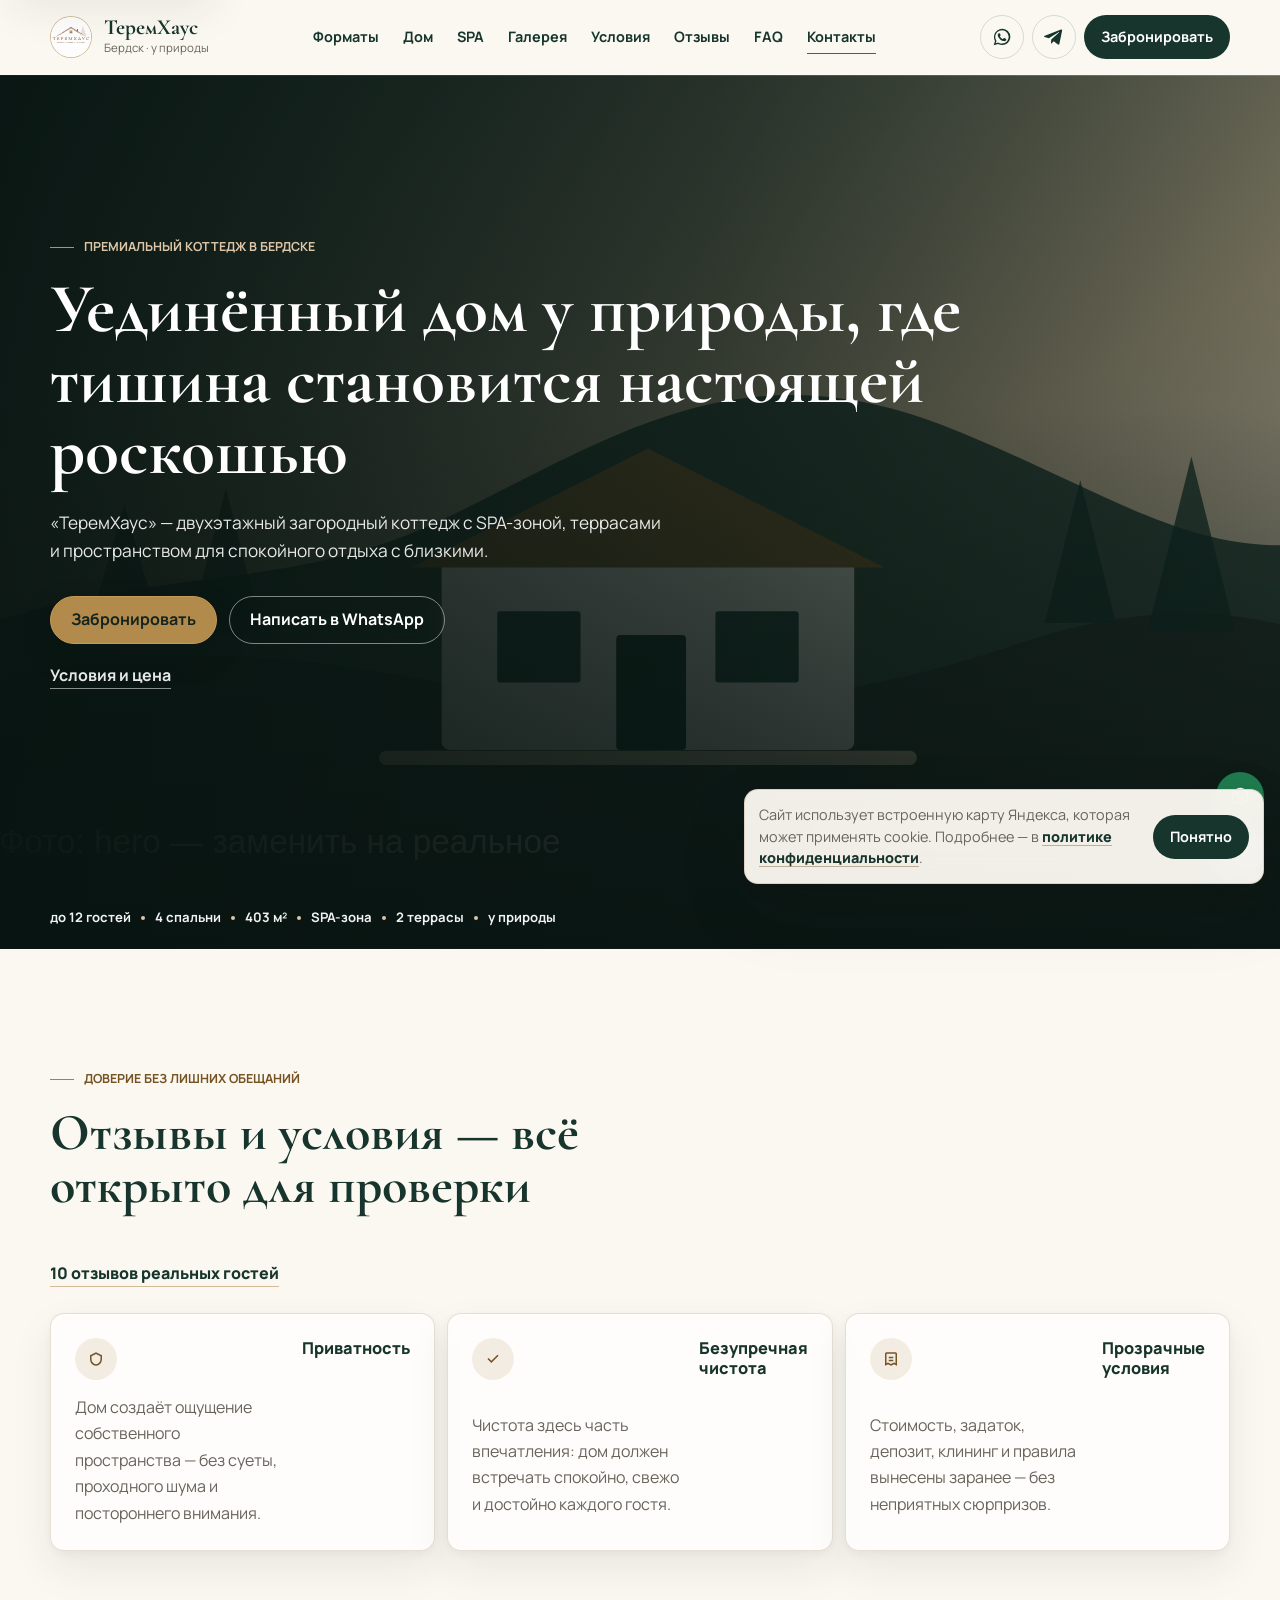
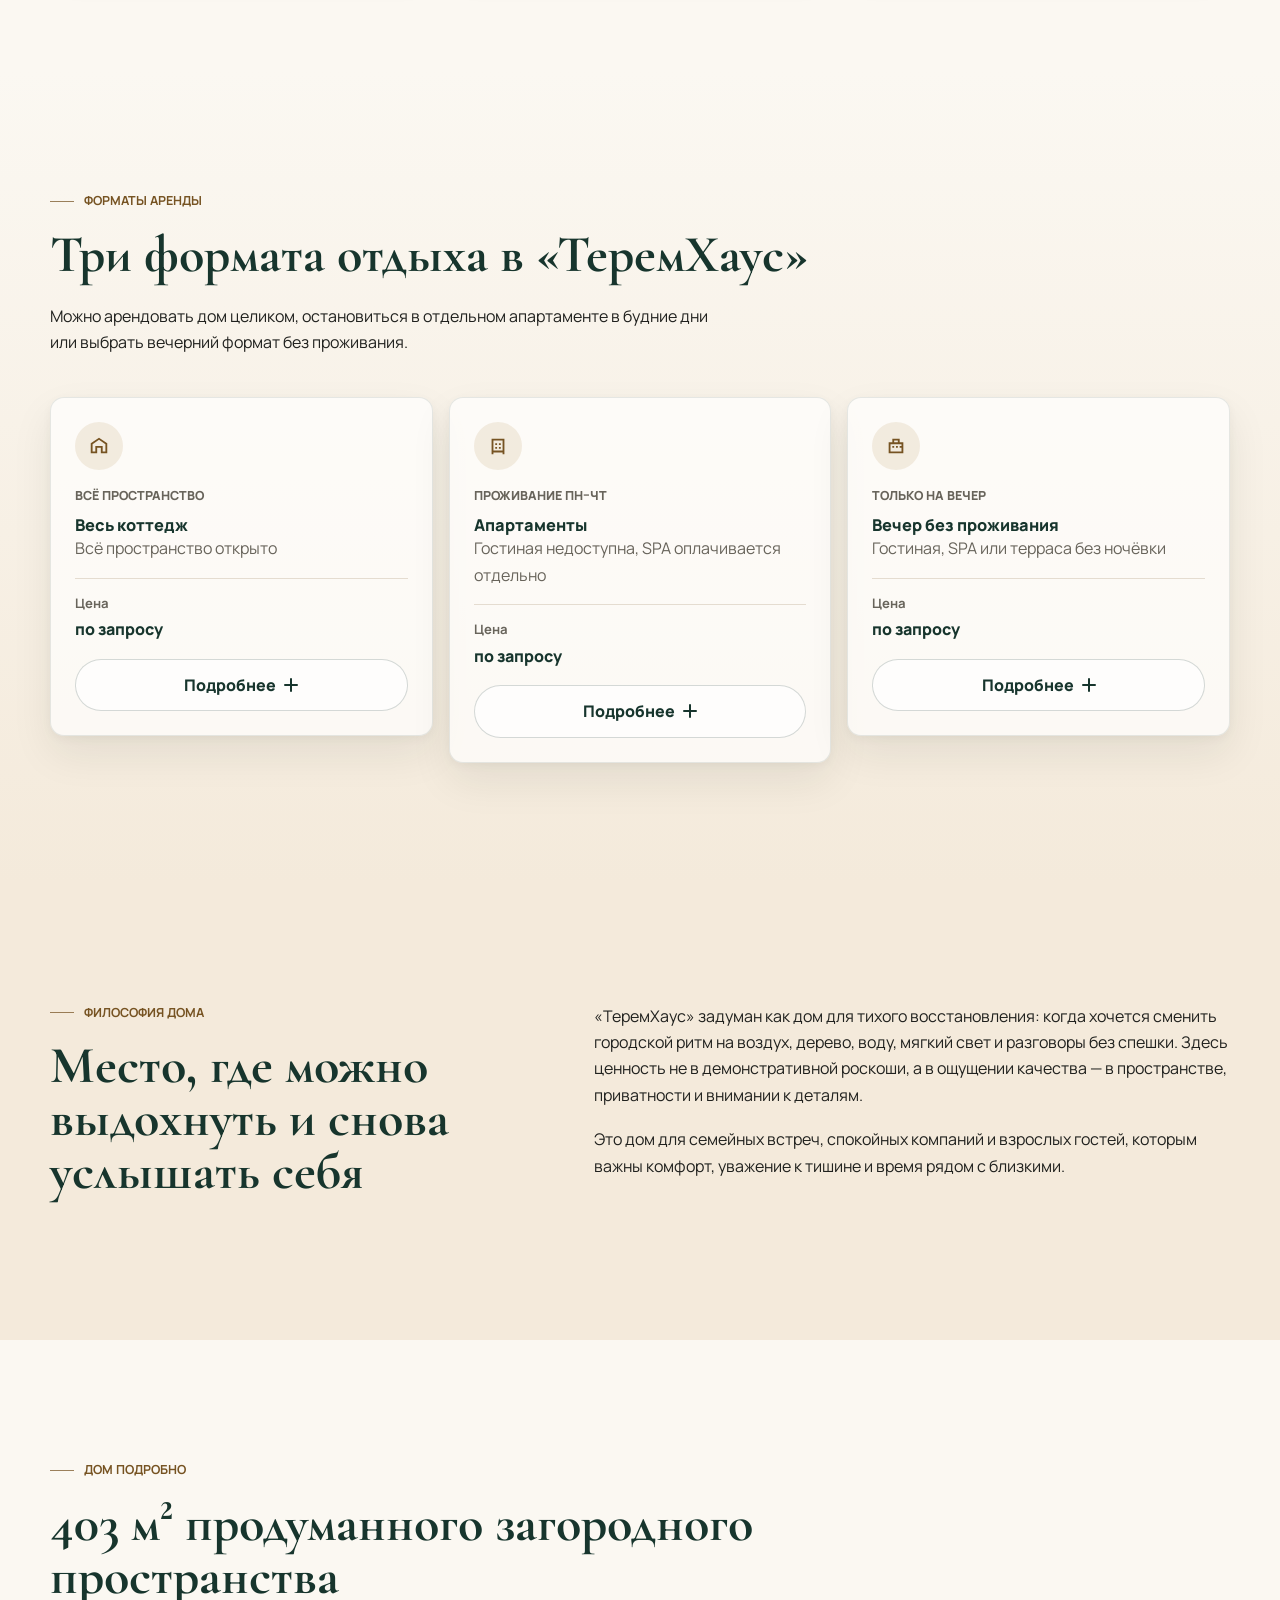
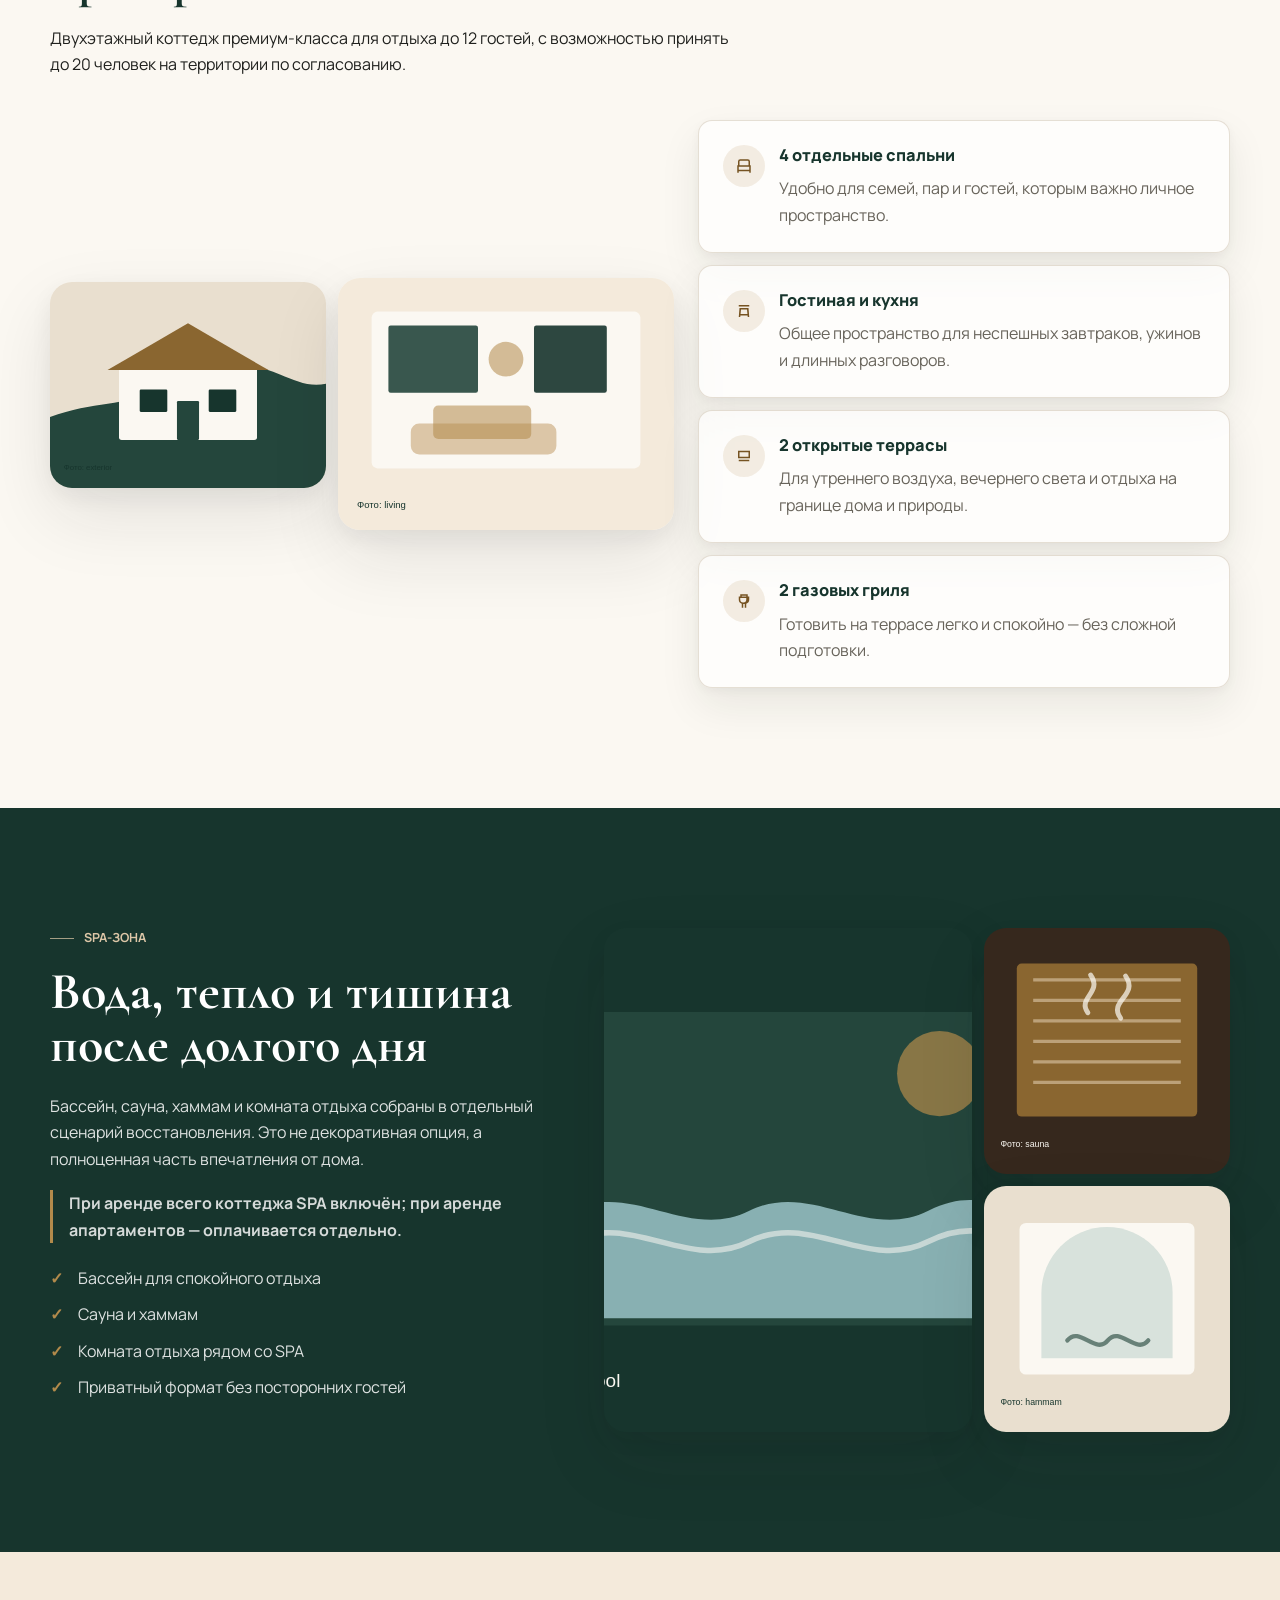
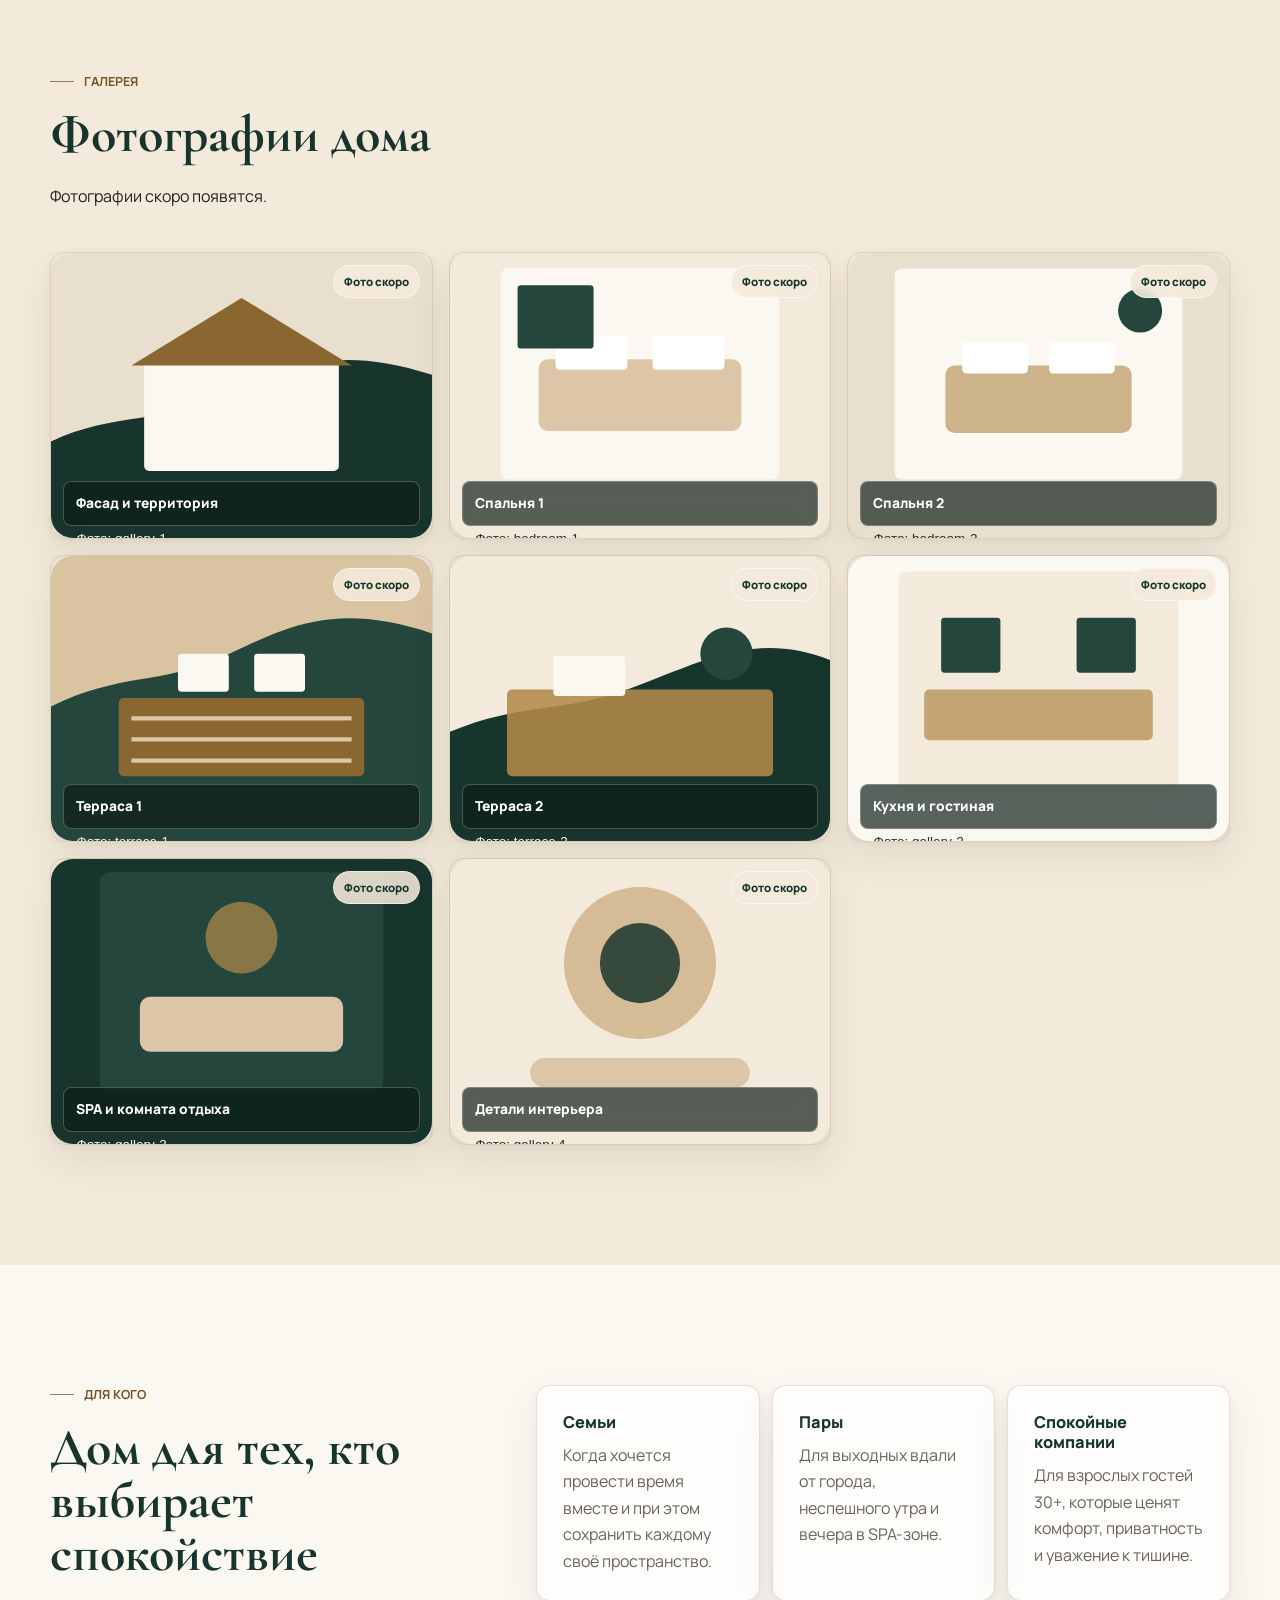
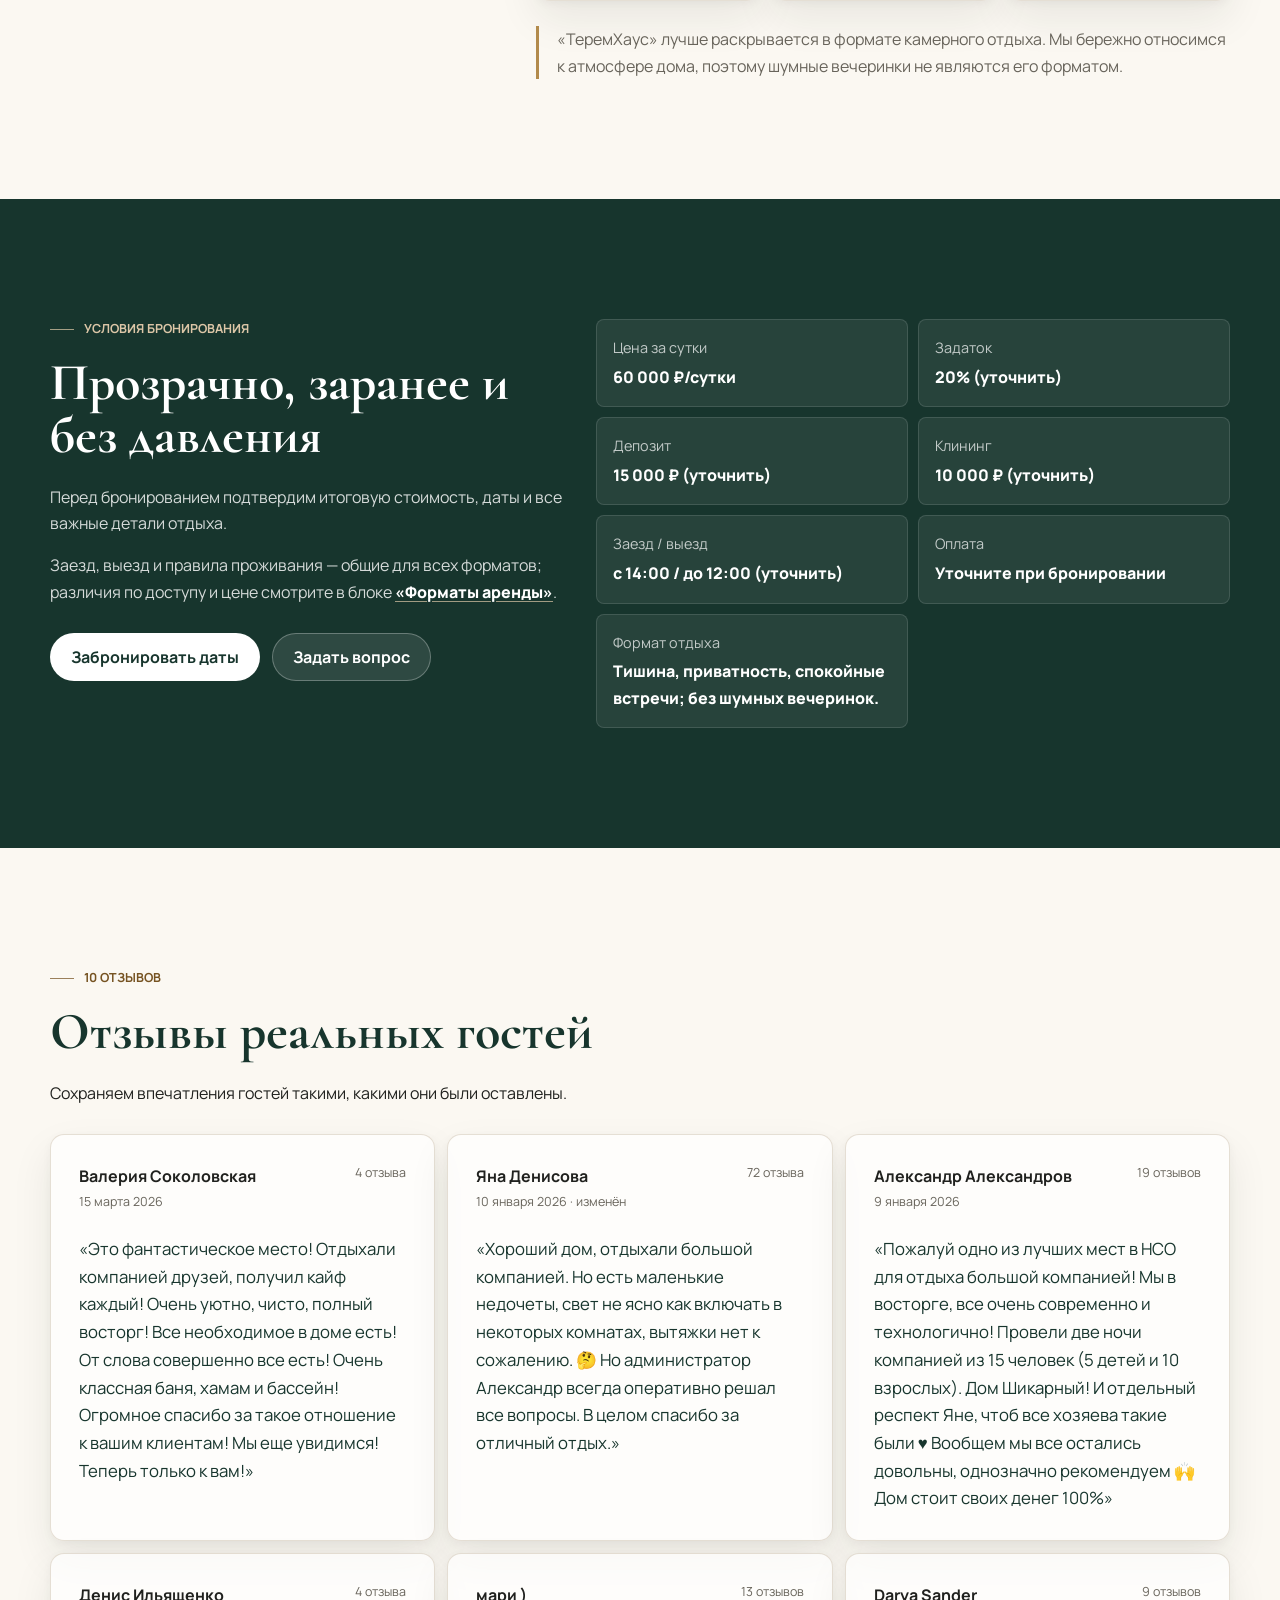
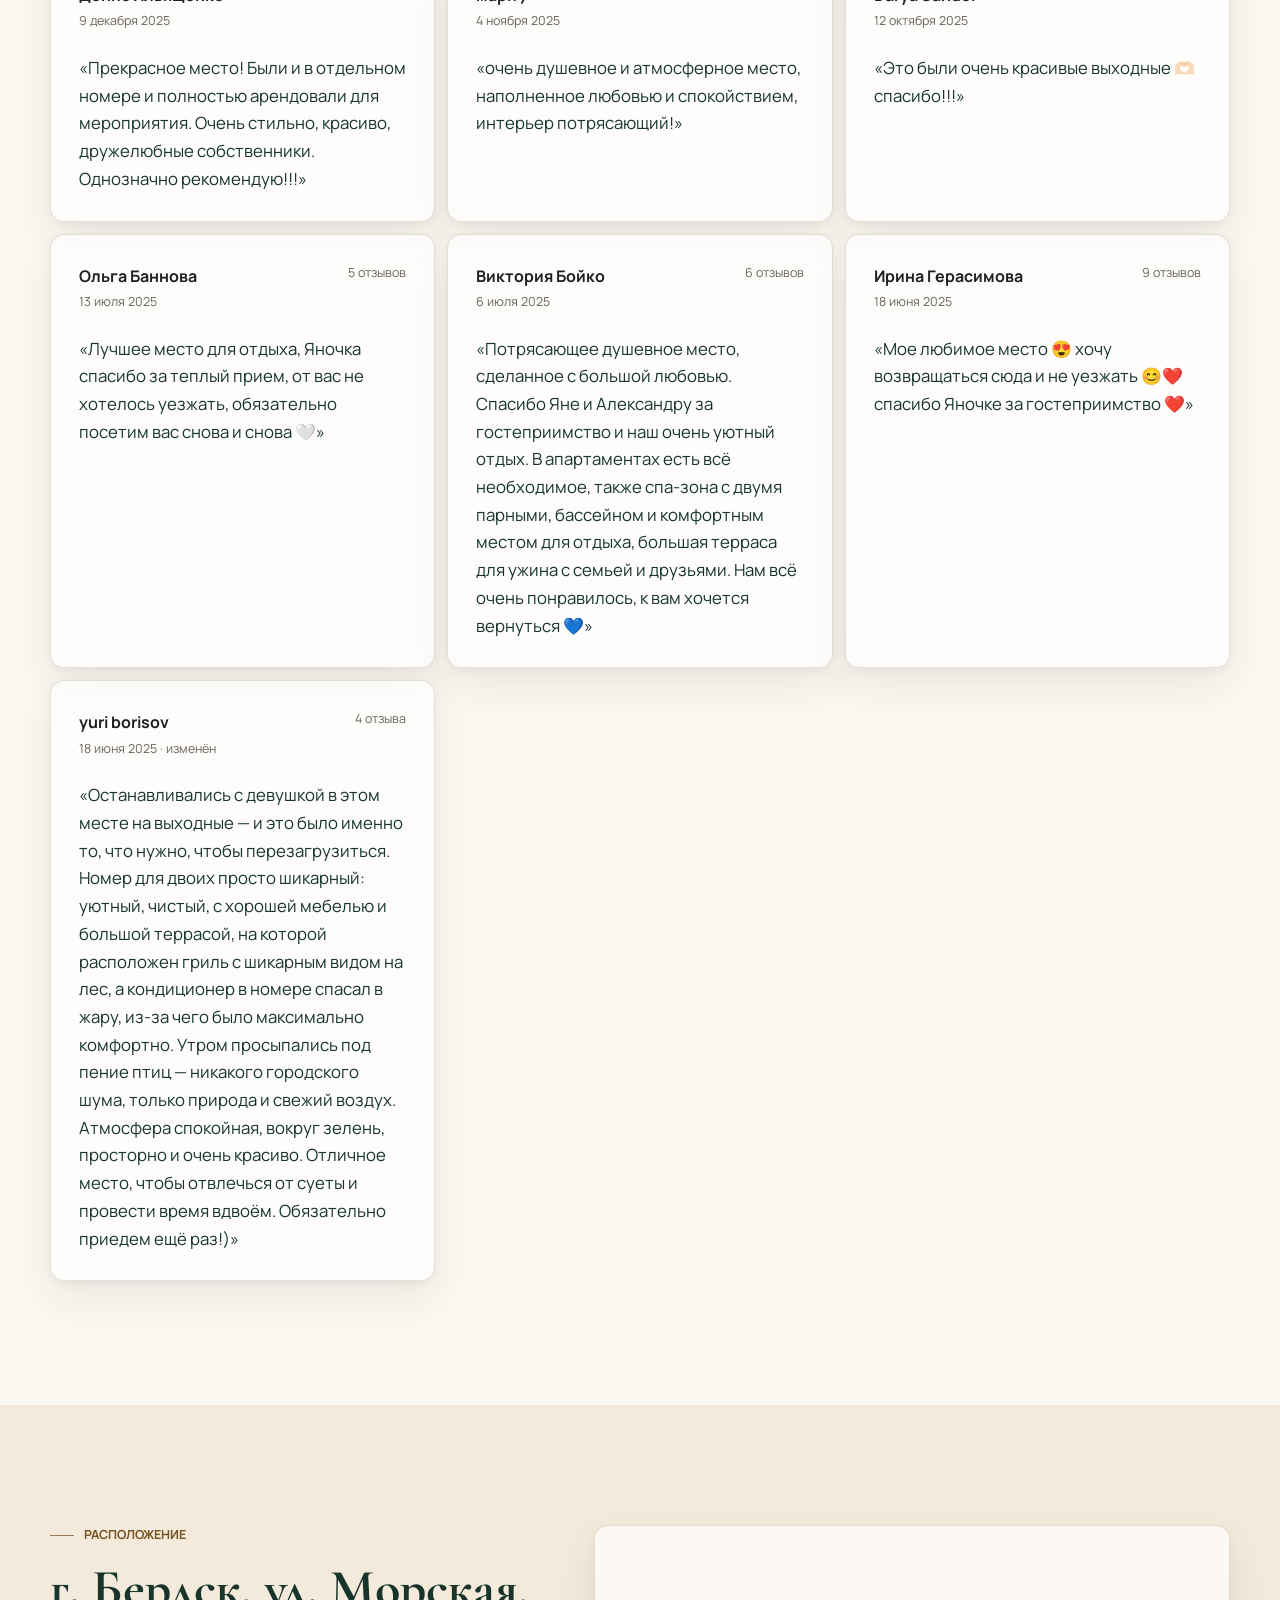
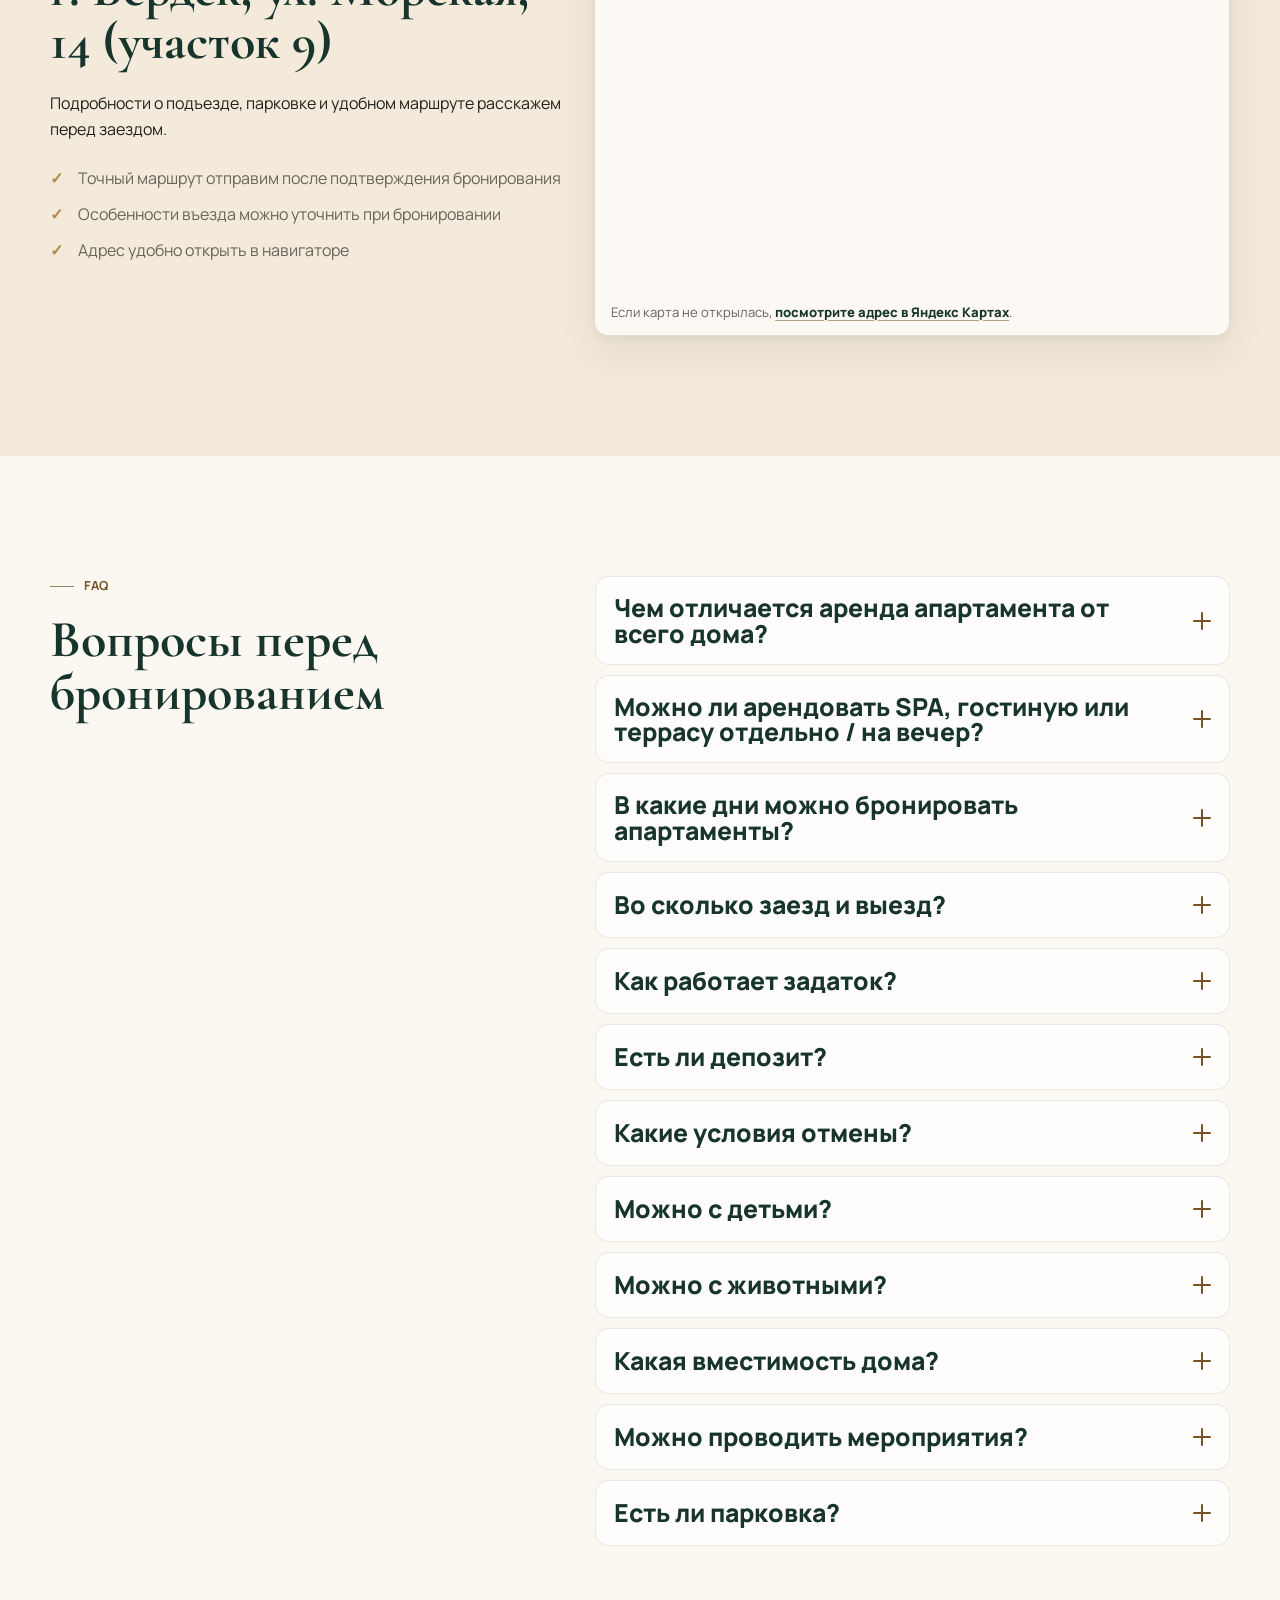
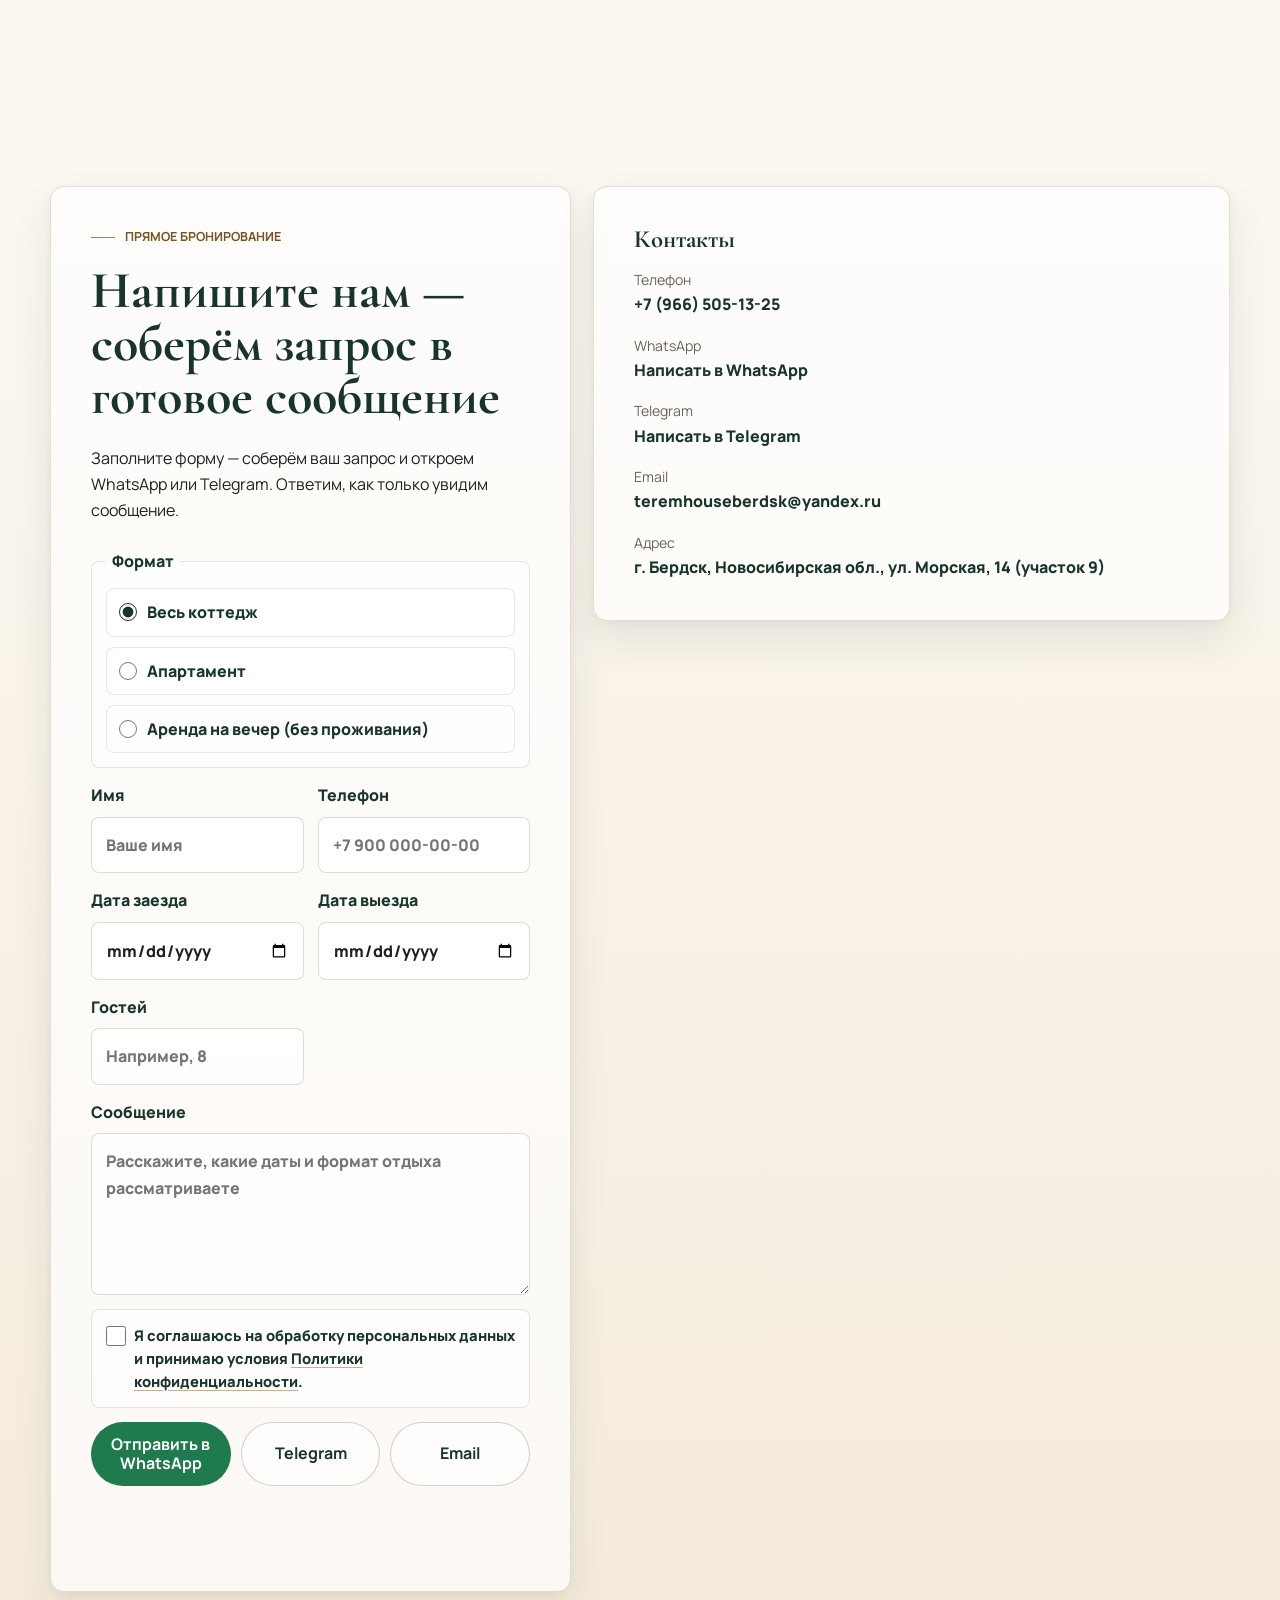
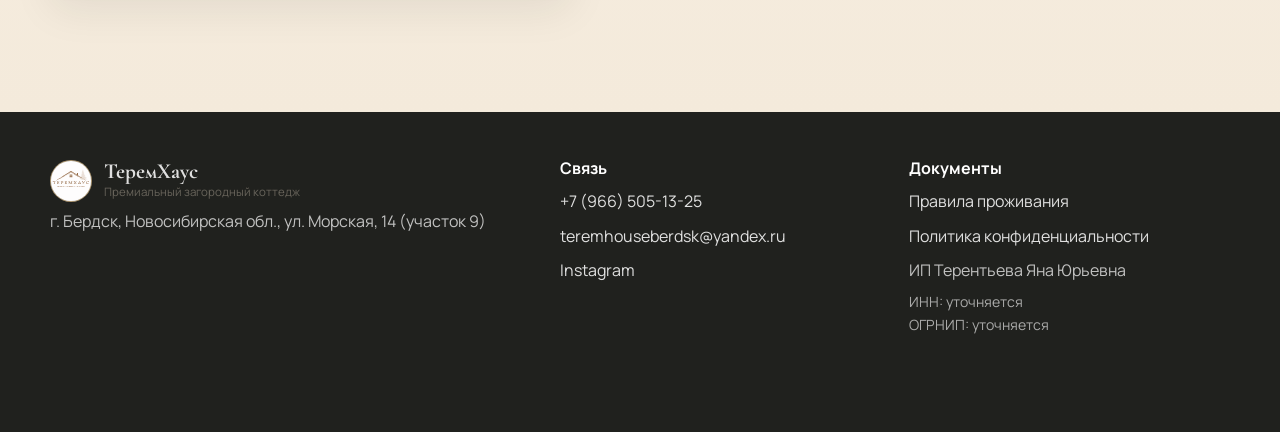
==== commit 3dd10709: "Add files via upload" ====
--- a/index.html
+++ b/index.html
@@ -96,6 +96,7 @@
         </button>
 
         <nav class="primary-nav" id="primary-navigation" aria-label="Основная навигация" data-nav>
+          <a href="#formats">Форматы</a>
           <a href="#home">Дом</a>
           <a href="#spa">SPA</a>
           <a href="#gallery">Галерея</a>
@@ -189,6 +190,250 @@
         </div>
       </section>
 
+      <section class="section formats-section" id="formats" aria-labelledby="formats-title">
+        <div class="container">
+          <div class="section-heading section-heading-wide reveal">
+            <p class="eyebrow">Форматы аренды</p>
+            <h2 id="formats-title">Три формата отдыха в&nbsp;«ТеремХаус»</h2>
+            <p>
+              Можно арендовать дом целиком, остановиться в отдельном апартаменте в будние дни
+              или выбрать вечерний формат без проживания.
+            </p>
+          </div>
+
+          <div class="formats-grid reveal" data-formats>
+            <article class="format-card format-card-primary accordion-item" data-format-item>
+              <div class="format-card-head">
+                <span class="format-icon" aria-hidden="true">
+                  <svg viewBox="0 0 24 24"><path d="M3 20V9l9-6 9 6v11h-7v-6h-4v6H3Zm2-2h3v-6h8v6h3v-8l-7-4.7L5 10v8Z"/></svg>
+                </span>
+                <div class="format-copy">
+                  <p class="format-kicker" data-config-text="offers.wholeHouse.keyFact">всё пространство</p>
+                  <h3 data-config-text="offers.wholeHouse.title">Весь коттедж</h3>
+                  <p data-config-text="offers.wholeHouse.note">Всё пространство открыто</p>
+                </div>
+                <dl class="format-price">
+                  <dt>Цена</dt>
+                  <dd data-config-text="offers.wholeHouse.price" data-config-fallback="по запросу">по запросу</dd>
+                </dl>
+                <button class="format-toggle" type="button" aria-expanded="false" data-format-toggle>
+                  Подробнее
+                  <span aria-hidden="true"></span>
+                </button>
+              </div>
+              <div class="accordion-panel format-panel" data-format-panel>
+                <div class="format-panel-inner">
+                  <div class="format-panel-main">
+                    <p data-config-text="offers.wholeHouse.summary">
+                      Дом целиком для семьи или спокойной компании: спальни, гостиная, кухня, SPA-зона и террасы доступны в одном сценарии отдыха.
+                    </p>
+                    <div class="format-detail-grid">
+                      <div>
+                        <h4>Что входит</h4>
+                        <ul>
+                          <li data-config-text="offers.wholeHouse.includes.bedrooms">4 спальни с размещением</li>
+                          <li data-config-text="offers.wholeHouse.includes.commonAreas">гостиная и кухня</li>
+                          <li data-config-text="offers.wholeHouse.includes.spa">SPA-зона</li>
+                          <li data-config-text="offers.wholeHouse.includes.terraces">террасы</li>
+                        </ul>
+                      </div>
+                      <div>
+                        <h4>Что не входит</h4>
+                        <ul>
+                          <li data-config-text="offers.wholeHouse.excludes.restrictions">
+                            Отдельных ограничений по общим зонам нет в рамках согласованной аренды
+                          </li>
+                        </ul>
+                      </div>
+                    </div>
+                  </div>
+                  <aside class="format-panel-aside">
+                    <dl>
+                      <div>
+                        <dt>Вместимость и комнаты</dt>
+                        <dd data-config-text="offers.wholeHouse.capacity">4 спальни, гостиная, кухня, SPA-зона и террасы</dd>
+                      </div>
+                      <div>
+                        <dt>Окно бронирования</dt>
+                        <dd data-config-text="offers.wholeHouse.bookingWindow">По согласованию выбранных дат</dd>
+                      </div>
+                      <div>
+                        <dt>Цена</dt>
+                        <dd data-config-text="offers.wholeHouse.price" data-config-fallback="по запросу">по запросу</dd>
+                      </div>
+                    </dl>
+                    <a class="btn btn-primary" href="#contacts" data-format-cta data-format-value="wholeHouse">Забронировать этот формат</a>
+                    <a class="format-terms-link" href="#terms">Общие условия</a>
+                  </aside>
+                </div>
+              </div>
+            </article>
+
+            <article class="format-card accordion-item" data-format-item>
+              <div class="format-card-head">
+                <span class="format-icon" aria-hidden="true">
+                  <svg viewBox="0 0 24 24"><path d="M5 21V4h14v17h-2v-2H7v2H5Zm2-4h10V6H7v11Zm2-8h2v2H9V9Zm4 0h2v2h-2V9Zm-4 4h2v2H9v-2Zm4 0h2v2h-2v-2Z"/></svg>
+                </span>
+                <div class="format-copy">
+                  <p class="format-kicker" data-config-text="offers.apartments.keyFact">проживание Пн–Чт</p>
+                  <h3 data-config-text="offers.apartments.title">Апартаменты</h3>
+                  <p data-config-text="offers.apartments.note">Гостиная недоступна, SPA оплачивается отдельно</p>
+                </div>
+                <dl class="format-price">
+                  <dt>Цена</dt>
+                  <dd data-config-text="offers.apartments.price" data-config-fallback="по запросу">по запросу</dd>
+                </dl>
+                <button class="format-toggle" type="button" aria-expanded="false" data-format-toggle>
+                  Подробнее
+                  <span aria-hidden="true"></span>
+                </button>
+              </div>
+              <div class="accordion-panel format-panel" data-format-panel>
+                <div class="format-panel-inner">
+                  <div class="format-panel-main">
+                    <p data-config-text="offers.apartments.summary">
+                      Проживание в отдельном апартаменте для спокойного отдыха в будние дни.
+                    </p>
+                    <div class="format-detail-grid">
+                      <div>
+                        <h4>Что входит</h4>
+                        <ul>
+                          <li data-config-text="offers.apartments.includes.apartment">отдельный апартамент</li>
+                          <li data-config-text="offers.apartments.includes.privacy">приватное проживание</li>
+                        </ul>
+                      </div>
+                      <div>
+                        <h4>Что не входит</h4>
+                        <ul>
+                          <li data-config-text="offers.apartments.excludes.living">Гостиная недоступна</li>
+                          <li data-config-text="offers.apartments.excludes.spa">SPA — за отдельную плату</li>
+                        </ul>
+                      </div>
+                    </div>
+                    <div class="format-addons">
+                      <h4 data-config-text="offers.apartments.addonNote">Можно докупить доступ к гостиной, SPA или террасе</h4>
+                      <dl>
+                        <div>
+                          <dt>Гостиная</dt>
+                          <dd data-config-text="offers.addons.living" data-config-fallback="по запросу">по запросу</dd>
+                        </div>
+                        <div>
+                          <dt>SPA</dt>
+                          <dd data-config-text="offers.addons.spa" data-config-fallback="по запросу">по запросу</dd>
+                        </div>
+                        <div>
+                          <dt>Терраса</dt>
+                          <dd data-config-text="offers.addons.terrace" data-config-fallback="по запросу">по запросу</dd>
+                        </div>
+                      </dl>
+                    </div>
+                  </div>
+                  <aside class="format-panel-aside">
+                    <dl>
+                      <div>
+                        <dt>Вместимость и комнаты</dt>
+                        <dd data-config-text="offers.apartments.capacity">3 отдельных апартамента</dd>
+                      </div>
+                      <div>
+                        <dt>Окно бронирования</dt>
+                        <dd data-config-text="offers.apartments.bookingWindow">Бронирование проживания только Пн–Чт</dd>
+                      </div>
+                      <div>
+                        <dt>Цена</dt>
+                        <dd data-config-text="offers.apartments.price" data-config-fallback="по запросу">по запросу</dd>
+                      </div>
+                    </dl>
+                    <a class="btn btn-primary" href="#contacts" data-format-cta data-format-value="apartments">Забронировать этот формат</a>
+                    <a class="format-terms-link" href="#terms">Общие условия</a>
+                  </aside>
+                </div>
+              </div>
+            </article>
+
+            <article class="format-card accordion-item" data-format-item>
+              <div class="format-card-head">
+                <span class="format-icon" aria-hidden="true">
+                  <svg viewBox="0 0 24 24"><path d="M4 20V8h4V4h8v4h4v12H4Zm2-2h12v-8H6v8Zm4-10h4V6h-4v2Zm-2 4h2v2H8v-2Zm4 0h2v2h-2v-2Zm4 0h2v2h-2v-2Z"/></svg>
+                </span>
+                <div class="format-copy">
+                  <p class="format-kicker" data-config-text="offers.eveningRental.keyFact">только на вечер</p>
+                  <h3 data-config-text="offers.eveningRental.title">Вечер без проживания</h3>
+                  <p data-config-text="offers.eveningRental.note">Гостиная, SPA или терраса без ночёвки</p>
+                </div>
+                <dl class="format-price">
+                  <dt>Цена</dt>
+                  <dd data-config-text="offers.eveningRental.price" data-config-fallback="по запросу">по запросу</dd>
+                </dl>
+                <button class="format-toggle" type="button" aria-expanded="false" data-format-toggle>
+                  Подробнее
+                  <span aria-hidden="true"></span>
+                </button>
+              </div>
+              <div class="accordion-panel format-panel" data-format-panel>
+                <div class="format-panel-inner">
+                  <div class="format-panel-main">
+                    <p data-config-text="offers.eveningRental.summary">
+                      Формат для вечера или камерного мероприятия без проживания и ночёвки.
+                    </p>
+                    <div class="format-detail-grid">
+                      <div>
+                        <h4>Что можно арендовать</h4>
+                        <ul>
+                          <li data-config-text="offers.eveningRental.includes.living">гостиная</li>
+                          <li data-config-text="offers.eveningRental.includes.spa">SPA-зона</li>
+                          <li data-config-text="offers.eveningRental.includes.terrace">терраса</li>
+                        </ul>
+                      </div>
+                      <div>
+                        <h4>Что не входит</h4>
+                        <ul>
+                          <li data-config-text="offers.eveningRental.excludes.overnight">Без проживания и ночёвки</li>
+                        </ul>
+                      </div>
+                    </div>
+                    <div class="format-addons">
+                      <h4>Стоимость вечерней аренды</h4>
+                      <dl>
+                        <div>
+                          <dt>Гостиная</dt>
+                          <dd data-config-text="offers.eveningRental.living" data-config-fallback="по запросу">по запросу</dd>
+                        </div>
+                        <div>
+                          <dt>SPA</dt>
+                          <dd data-config-text="offers.eveningRental.spa" data-config-fallback="по запросу">по запросу</dd>
+                        </div>
+                        <div>
+                          <dt>Терраса</dt>
+                          <dd data-config-text="offers.eveningRental.terrace" data-config-fallback="по запросу">по запросу</dd>
+                        </div>
+                      </dl>
+                    </div>
+                  </div>
+                  <aside class="format-panel-aside">
+                    <dl>
+                      <div>
+                        <dt>Вместимость и помещения</dt>
+                        <dd data-config-text="offers.eveningRental.capacity">Гостиная, SPA или терраса — по выбранному сценарию</dd>
+                      </div>
+                      <div>
+                        <dt>Окно бронирования</dt>
+                        <dd data-config-text="offers.eveningRental.bookingWindow">Вечерний формат по согласованию</dd>
+                      </div>
+                      <div>
+                        <dt>Цена</dt>
+                        <dd data-config-text="offers.eveningRental.price" data-config-fallback="по запросу">по запросу</dd>
+                      </div>
+                    </dl>
+                    <a class="btn btn-primary" href="#contacts" data-format-cta data-format-value="eveningRental">Забронировать этот формат</a>
+                    <a class="format-terms-link" href="#terms">Общие условия</a>
+                  </aside>
+                </div>
+              </div>
+            </article>
+          </div>
+        </div>
+      </section>
+
       <section class="section concept-section" aria-labelledby="concept-title">
         <div class="container two-column">
           <div class="section-heading reveal">
@@ -276,6 +521,9 @@
             <p>
               Бассейн, сауна, хаммам и комната отдыха собраны в отдельный сценарий восстановления. Это не
               декоративная опция, а полноценная часть впечатления от дома.
+            </p>
+            <p class="spa-format-note">
+              При аренде всего коттеджа SPA включён; при аренде апартаментов — оплачивается отдельно.
             </p>
             <ul class="check-list" aria-label="Состав SPA-зоны">
               <li>Бассейн для спокойного отдыха</li>
@@ -378,6 +626,10 @@
             <p class="eyebrow">Условия бронирования</p>
             <h2 id="terms-title">Прозрачно, заранее и без давления</h2>
             <p>Перед бронированием подтвердим итоговую стоимость, даты и все важные детали отдыха.</p>
+            <p class="terms-note">
+              Заезд, выезд и правила проживания — общие для всех форматов; различия по доступу и цене
+              смотрите в блоке <a href="#formats">«Форматы аренды»</a>.
+            </p>
             <div class="terms-cta">
               <a class="btn btn-primary" href="#contacts">Забронировать даты</a>
               <a class="btn btn-secondary" href="#" data-link="telegram">Задать вопрос</a>
@@ -585,6 +837,50 @@
             <article class="accordion-item">
               <h3>
                 <button type="button" aria-expanded="false">
+                  Чем отличается аренда апартамента от всего дома?
+                  <span aria-hidden="true"></span>
+                </button>
+              </h3>
+              <div class="accordion-panel">
+                <p>
+                  При аренде всего коттеджа открыто всё пространство. Апартамент — это отдельное проживание:
+                  <span data-config-text="offers.apartments.excludes.living">гостиная недоступна</span>,
+                  <span data-config-text="offers.apartments.excludes.spa">SPA — за отдельную плату</span>.
+                </p>
+              </div>
+            </article>
+            <article class="accordion-item">
+              <h3>
+                <button type="button" aria-expanded="false">
+                  Можно ли арендовать SPA, гостиную или террасу отдельно / на вечер?
+                  <span aria-hidden="true"></span>
+                </button>
+              </h3>
+              <div class="accordion-panel">
+                <p>
+                  Да, возможен вечерний формат без проживания: гостиная, SPA или терраса.
+                  Стоимость каждого сценария указывается в блоке «Форматы аренды».
+                </p>
+              </div>
+            </article>
+            <article class="accordion-item">
+              <h3>
+                <button type="button" aria-expanded="false">
+                  В какие дни можно бронировать апартаменты?
+                  <span aria-hidden="true"></span>
+                </button>
+              </h3>
+              <div class="accordion-panel">
+                <p>
+                  Проживание в апартаментах доступно только
+                  <span data-config-text="offers.apartments.bookingDays">Пн–Чт</span>.
+                  Остальные детали подтвердим перед бронированием.
+                </p>
+              </div>
+            </article>
+            <article class="accordion-item">
+              <h3>
+                <button type="button" aria-expanded="false">
                   Во сколько заезд и выезд?
                   <span aria-hidden="true"></span>
                 </button>
@@ -695,6 +991,21 @@
             </p>
 
             <form class="booking-form" data-booking-form aria-describedby="form-help form-status">
+              <fieldset class="format-choice field-wide" data-format-choice>
+                <legend>Формат</legend>
+                <label>
+                  <input type="radio" name="rentalFormat" value="wholeHouse" checked>
+                  <span data-config-text="offers.wholeHouse.formLabel">Весь коттедж</span>
+                </label>
+                <label>
+                  <input type="radio" name="rentalFormat" value="apartments">
+                  <span data-config-text="offers.apartments.formLabel">Апартамент</span>
+                </label>
+                <label>
+                  <input type="radio" name="rentalFormat" value="eveningRental">
+                  <span data-config-text="offers.eveningRental.formLabel">Аренда на вечер (без проживания)</span>
+                </label>
+              </fieldset>
               <label>
                 <span>Имя</span>
                 <input type="text" name="name" autocomplete="name" placeholder="Ваше имя" required>
--- a/assets/css/styles.css
+++ b/assets/css/styles.css
@@ -201,6 +201,7 @@
 .spa-copy > p,
 .hero-lead,
 .quiet-note,
+.formats-section .section-heading > p,
 .contact-card > p,
 .location-section .section-heading > p {
   max-width: 68ch;
@@ -607,6 +608,7 @@
 }
 
 .trust-points article,
+.format-card,
 .feature-card,
 .audience-cards article,
 .review-card,
@@ -657,6 +659,7 @@
 }
 
 .trust-points h3,
+.format-card h3,
 .feature-card h3,
 .audience-cards h3 {
   font-family: var(--font-body);
@@ -666,6 +669,8 @@
 }
 
 .trust-points p,
+.format-copy p,
+.format-panel p,
 .feature-card p,
 .audience-cards p,
 .quiet-note,
@@ -675,6 +680,222 @@
   color: var(--color-muted);
 }
 
+.formats-section {
+  background: linear-gradient(180deg, var(--color-cream), var(--color-linen));
+}
+
+.formats-grid {
+  display: grid;
+  gap: 16px;
+}
+
+.format-card {
+  overflow: hidden;
+}
+
+.format-card-primary {
+  border-color: rgba(178, 138, 75, 0.38);
+  background: rgba(255, 255, 255, 0.82);
+}
+
+.format-card-head {
+  display: grid;
+  gap: 16px;
+  padding: 24px;
+}
+
+.format-icon {
+  display: grid;
+  width: 48px;
+  height: 48px;
+  place-items: center;
+  border-radius: 50%;
+  background: rgba(178, 138, 75, 0.14);
+  color: var(--color-brass-dark);
+}
+
+.format-icon svg {
+  width: 22px;
+  height: 22px;
+  fill: currentColor;
+}
+
+.format-kicker {
+  margin-bottom: 8px;
+  color: var(--color-brass-dark);
+  font-size: 0.78rem;
+  font-weight: 800;
+  text-transform: uppercase;
+}
+
+.format-card h3 {
+  margin-bottom: 8px;
+  color: var(--color-pine);
+}
+
+.format-price {
+  display: grid;
+  gap: 2px;
+  margin: 0;
+  border-top: 1px solid var(--border-warm);
+  padding-top: 14px;
+}
+
+.format-price dt,
+.format-panel-aside dt,
+.format-addons dt {
+  color: var(--color-muted);
+  font-size: 0.82rem;
+  font-weight: 700;
+}
+
+.format-price dd,
+.format-panel-aside dd,
+.format-addons dd {
+  margin: 0;
+  color: var(--color-pine);
+  font-weight: 800;
+}
+
+.format-toggle {
+  display: inline-flex;
+  min-height: 48px;
+  width: 100%;
+  align-items: center;
+  justify-content: center;
+  gap: 8px;
+  border: 1px solid rgba(23, 53, 45, 0.18);
+  border-radius: 999px;
+  padding: 12px 18px;
+  background: rgba(255, 255, 255, 0.64);
+  color: var(--color-pine);
+  font-weight: 800;
+  transition: background 180ms ease, border-color 180ms ease, color 180ms ease;
+}
+
+.format-toggle:hover {
+  border-color: rgba(178, 138, 75, 0.7);
+  background: var(--color-white);
+}
+
+.format-toggle span {
+  position: relative;
+  width: 14px;
+  height: 14px;
+  flex: 0 0 14px;
+}
+
+.format-toggle span::before,
+.format-toggle span::after {
+  position: absolute;
+  inset: 6px 0 auto;
+  height: 2px;
+  border-radius: 999px;
+  background: currentColor;
+  content: "";
+}
+
+.format-toggle span::after {
+  transform: rotate(90deg);
+  transition: transform 180ms ease;
+}
+
+.format-card.is-open .format-toggle span::after {
+  transform: rotate(0);
+}
+
+.format-panel > .format-panel-inner {
+  min-height: 0;
+  overflow: hidden;
+}
+
+.format-panel-inner {
+  display: grid;
+  gap: 22px;
+  padding: 0 24px;
+}
+
+.format-card.is-open .format-panel-inner {
+  padding-bottom: 24px;
+}
+
+.format-detail-grid,
+.format-addons dl,
+.format-panel-aside dl {
+  display: grid;
+  gap: 12px;
+}
+
+.format-detail-grid {
+  margin-top: 18px;
+}
+
+.format-detail-grid h4,
+.format-addons h4 {
+  margin: 0 0 10px;
+  color: var(--color-pine);
+  font-family: var(--font-body);
+  font-size: 0.98rem;
+  font-weight: 800;
+}
+
+.format-detail-grid ul {
+  display: grid;
+  gap: 8px;
+  margin: 0;
+  padding-left: 20px;
+  color: var(--color-muted);
+}
+
+.format-addons {
+  margin-top: 18px;
+  border: 1px solid var(--border-warm);
+  border-radius: var(--radius-sm);
+  padding: 16px;
+  background: rgba(251, 248, 242, 0.74);
+}
+
+.format-addons dl {
+  margin: 0;
+}
+
+.format-addons dl div,
+.format-panel-aside dl div {
+  display: grid;
+  gap: 2px;
+  border-bottom: 1px solid rgba(118, 83, 34, 0.12);
+  padding-bottom: 10px;
+}
+
+.format-addons dl div:last-child,
+.format-panel-aside dl div:last-child {
+  border-bottom: 0;
+  padding-bottom: 0;
+}
+
+.format-panel-aside {
+  display: grid;
+  gap: 16px;
+  align-content: start;
+  border: 1px solid rgba(23, 53, 45, 0.1);
+  border-radius: var(--radius-sm);
+  padding: 16px;
+  background: rgba(255, 255, 255, 0.58);
+}
+
+.format-panel-aside dl {
+  margin: 0;
+}
+
+.format-terms-link {
+  width: fit-content;
+  color: var(--color-pine);
+  font-weight: 800;
+  text-decoration: underline;
+  text-decoration-color: rgba(118, 83, 34, 0.42);
+  text-underline-offset: 3px;
+}
+
 .concept-section {
   background: var(--color-linen);
 }
@@ -743,6 +964,14 @@
 
 .spa-copy {
   max-width: 620px;
+}
+
+.spa-format-note {
+  margin-top: 18px;
+  border-left: 3px solid var(--color-brass);
+  padding-left: 16px;
+  color: rgba(255, 255, 255, 0.82);
+  font-weight: 700;
 }
 
 .check-list,
@@ -910,6 +1139,19 @@
   color: var(--color-white);
 }
 
+.terms-note {
+  margin-top: 16px;
+  color: rgba(255, 255, 255, 0.82);
+}
+
+.terms-note a {
+  color: var(--color-white);
+  font-weight: 800;
+  text-decoration: underline;
+  text-decoration-color: rgba(220, 198, 167, 0.7);
+  text-underline-offset: 3px;
+}
+
 .terms-list {
   display: grid;
   gap: 10px;
@@ -1183,6 +1425,53 @@
   padding: 0 18px 18px;
 }
 
+.format-card .format-toggle {
+  display: inline-flex;
+  min-height: 48px;
+  width: 100%;
+  align-items: center;
+  justify-content: center;
+  gap: 8px;
+  border: 1px solid rgba(23, 53, 45, 0.18);
+  border-radius: 999px;
+  padding: 12px 18px;
+  background: rgba(255, 255, 255, 0.64);
+  color: var(--color-pine);
+  font-weight: 800;
+  transition: background 180ms ease, border-color 180ms ease, color 180ms ease;
+}
+
+.format-card .format-toggle:hover {
+  border-color: rgba(178, 138, 75, 0.7);
+  background: var(--color-white);
+}
+
+.format-card .format-toggle span {
+  position: relative;
+  width: 14px;
+  height: 14px;
+  flex: 0 0 14px;
+}
+
+.format-card .format-toggle span::before,
+.format-card .format-toggle span::after {
+  position: absolute;
+  inset: 6px 0 auto;
+  height: 2px;
+  border-radius: 999px;
+  background: currentColor;
+  content: "";
+}
+
+.format-card .format-toggle span::after {
+  transform: rotate(90deg);
+  transition: transform 180ms ease;
+}
+
+.format-card.is-open .format-toggle span::after {
+  transform: rotate(0);
+}
+
 .contact-section {
   padding-bottom: 104px;
   background: linear-gradient(180deg, var(--color-cream), var(--color-linen));
@@ -1202,6 +1491,49 @@
   display: grid;
   gap: 14px;
   margin-top: 24px;
+}
+
+.format-choice {
+  display: grid;
+  gap: 10px;
+  margin: 0;
+  border: 1px solid rgba(23, 53, 45, 0.12);
+  border-radius: var(--radius-sm);
+  padding: 14px;
+  background: rgba(255, 255, 255, 0.54);
+}
+
+.format-choice legend {
+  padding: 0 6px;
+  color: var(--color-pine);
+  font-weight: 800;
+}
+
+.booking-form .format-choice label {
+  display: grid;
+  grid-template-columns: auto 1fr;
+  min-height: 44px;
+  align-items: center;
+  gap: 10px;
+  border: 1px solid rgba(23, 53, 45, 0.1);
+  border-radius: var(--radius-sm);
+  padding: 10px 12px;
+  background: rgba(255, 255, 255, 0.62);
+  color: var(--color-pine);
+  cursor: pointer;
+}
+
+.booking-form .format-choice input {
+  width: 18px;
+  height: 18px;
+  min-height: 18px;
+  margin: 0;
+  accent-color: var(--color-pine);
+}
+
+.booking-form .format-choice label:focus-within {
+  border-color: var(--color-brass);
+  box-shadow: 0 0 0 3px rgba(178, 138, 75, 0.14);
 }
 
 .booking-form label {
@@ -1639,6 +1971,7 @@
 
 @media (hover: hover) and (pointer: fine) {
   .trust-points article:hover,
+  .format-card:hover,
   .feature-card:hover,
   .audience-cards article:hover,
   .review-card:hover,
@@ -1681,6 +2014,7 @@
   }
 
   .audience-cards,
+  .formats-grid,
   .terms-list {
     grid-template-columns: repeat(2, minmax(0, 1fr));
   }
@@ -1753,6 +2087,11 @@
   .trust-points {
     grid-column: 1 / -1;
     grid-template-columns: repeat(3, minmax(0, 1fr));
+  }
+
+  .formats-grid {
+    grid-template-columns: repeat(3, minmax(0, 1fr));
+    align-items: start;
   }
 
   .trust-reviews-link {
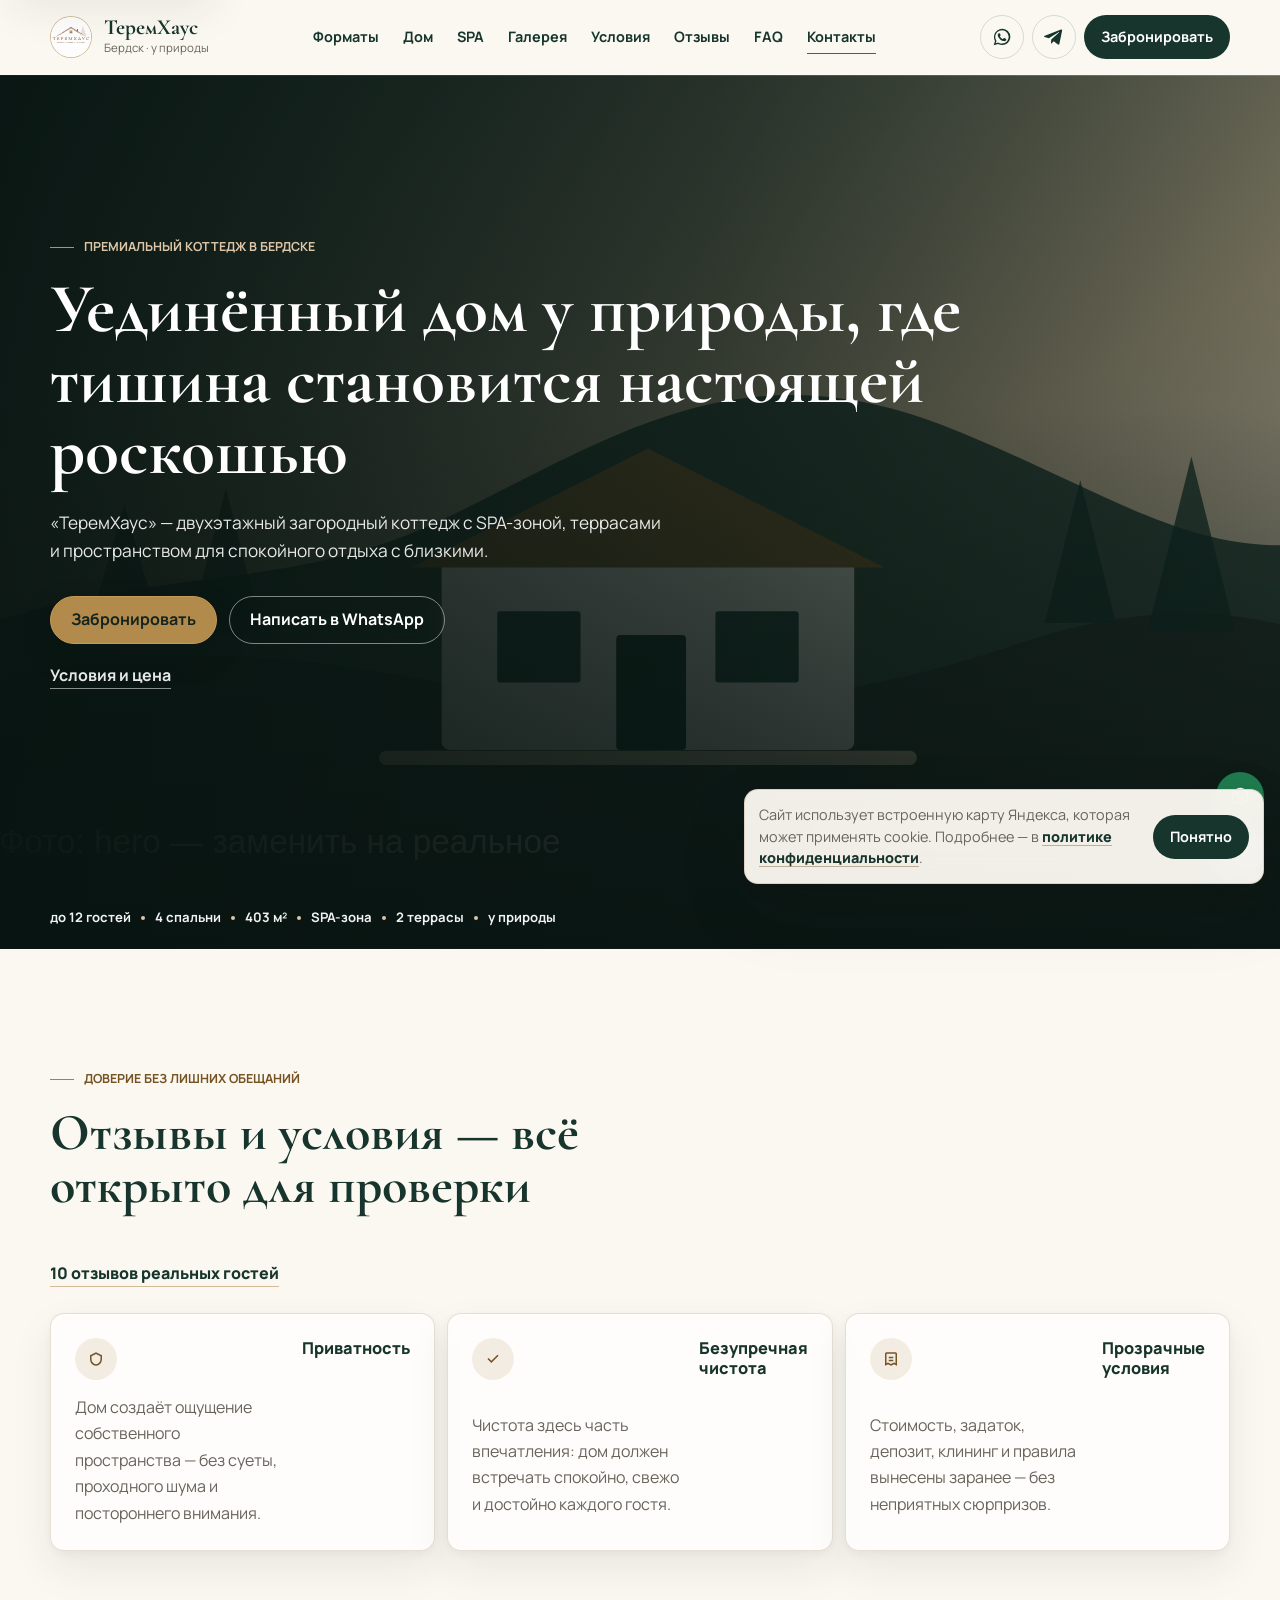
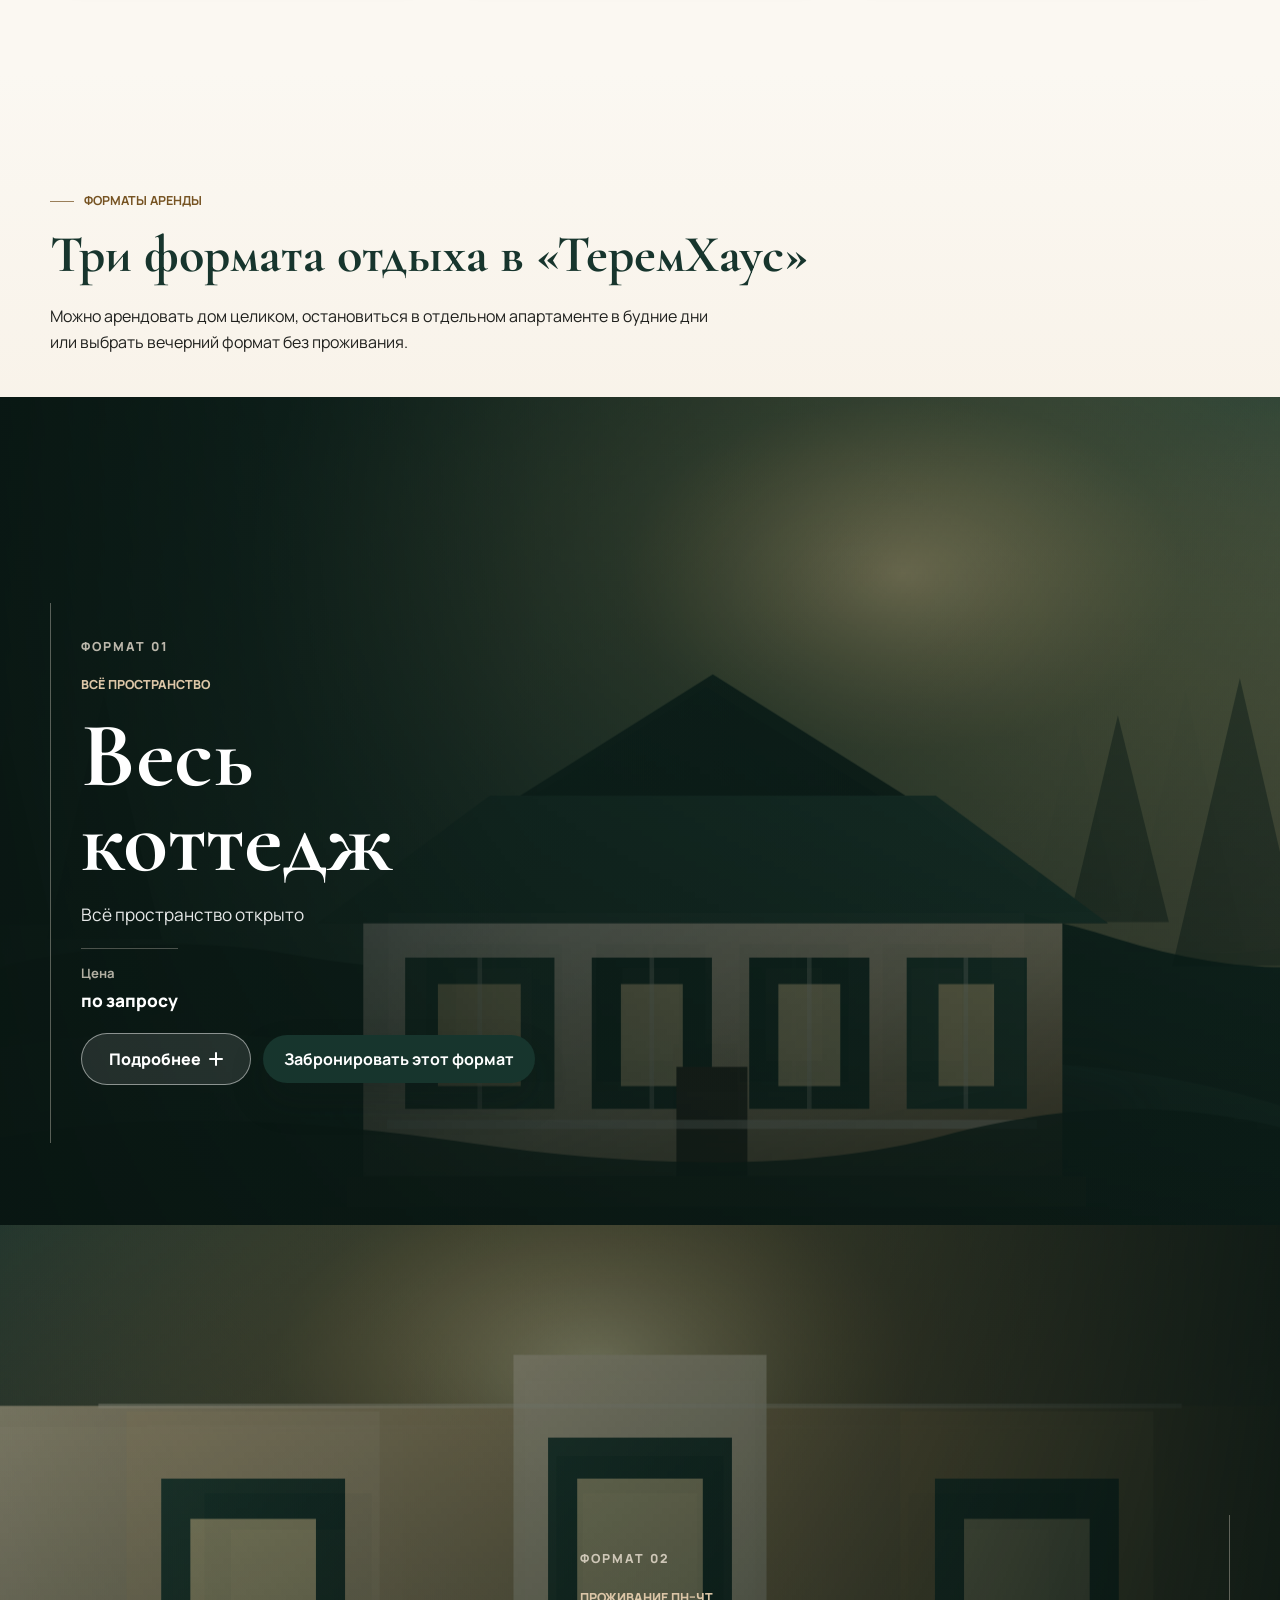
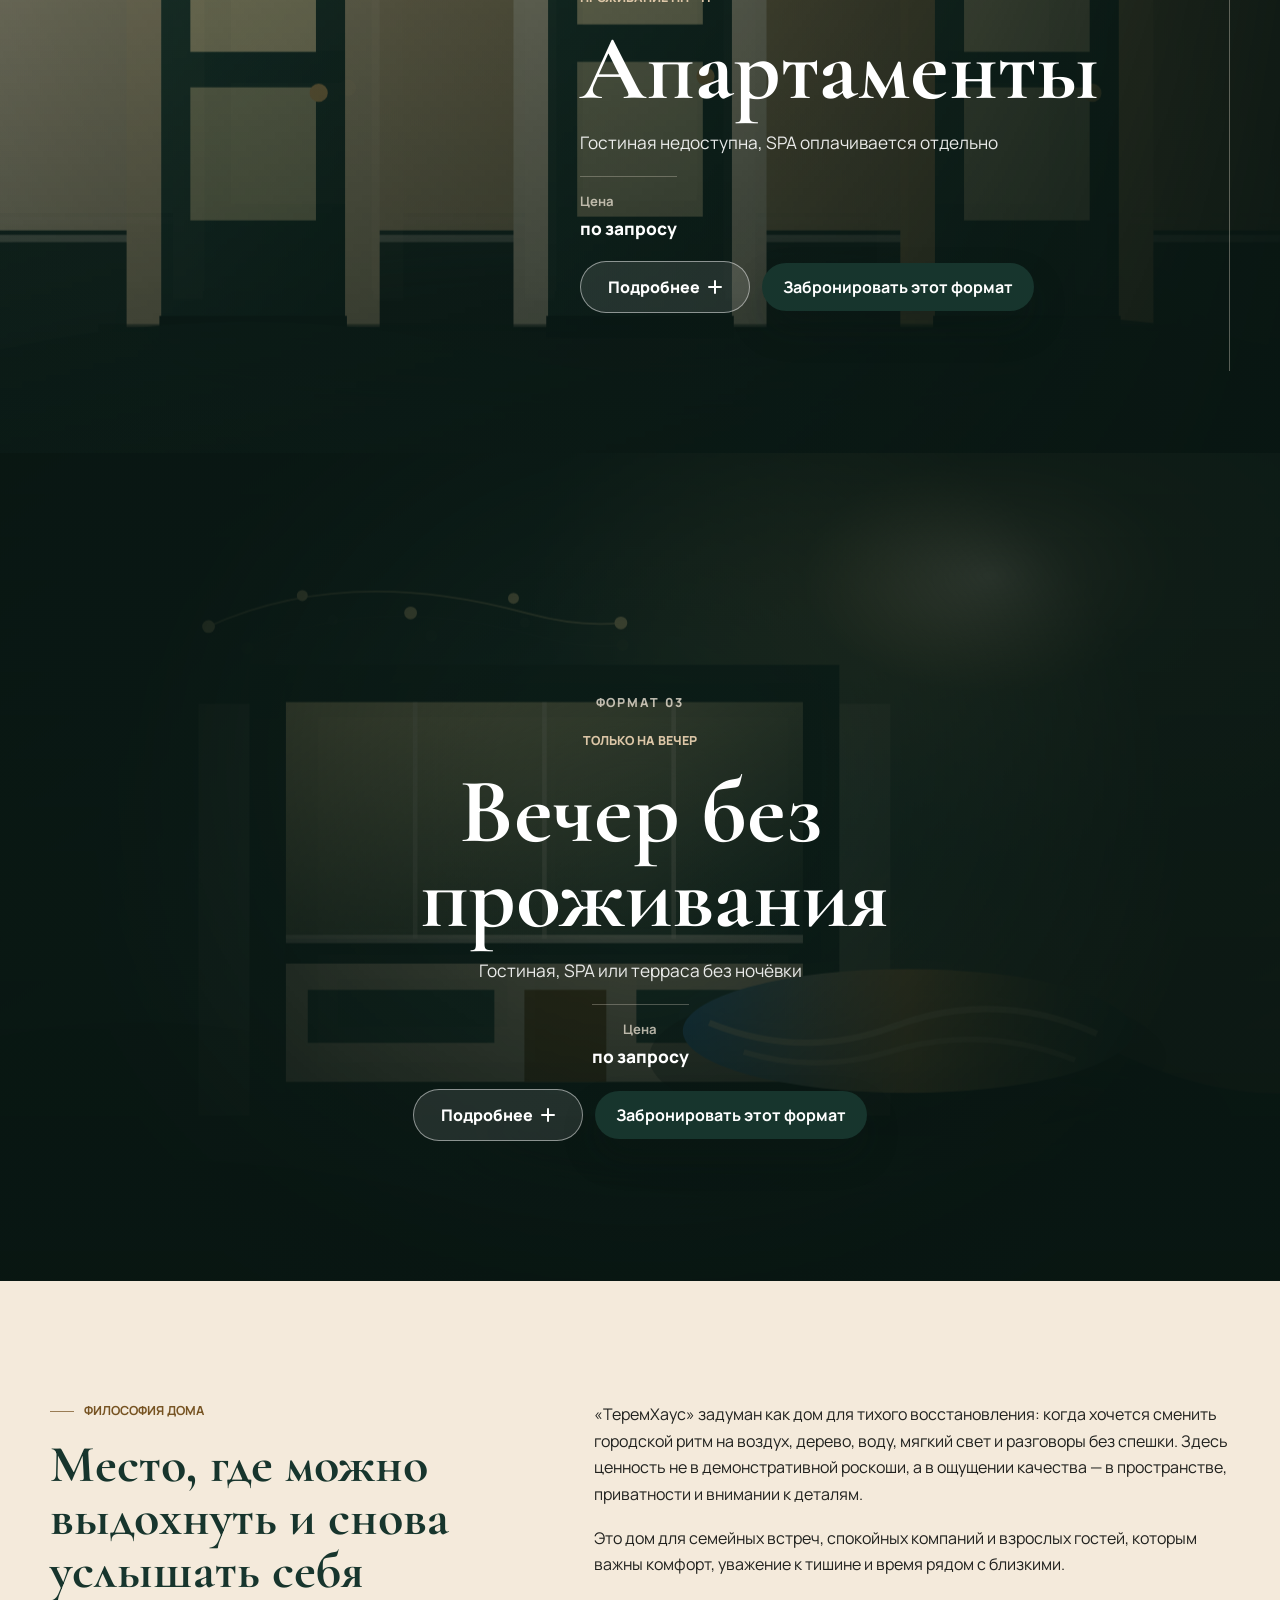
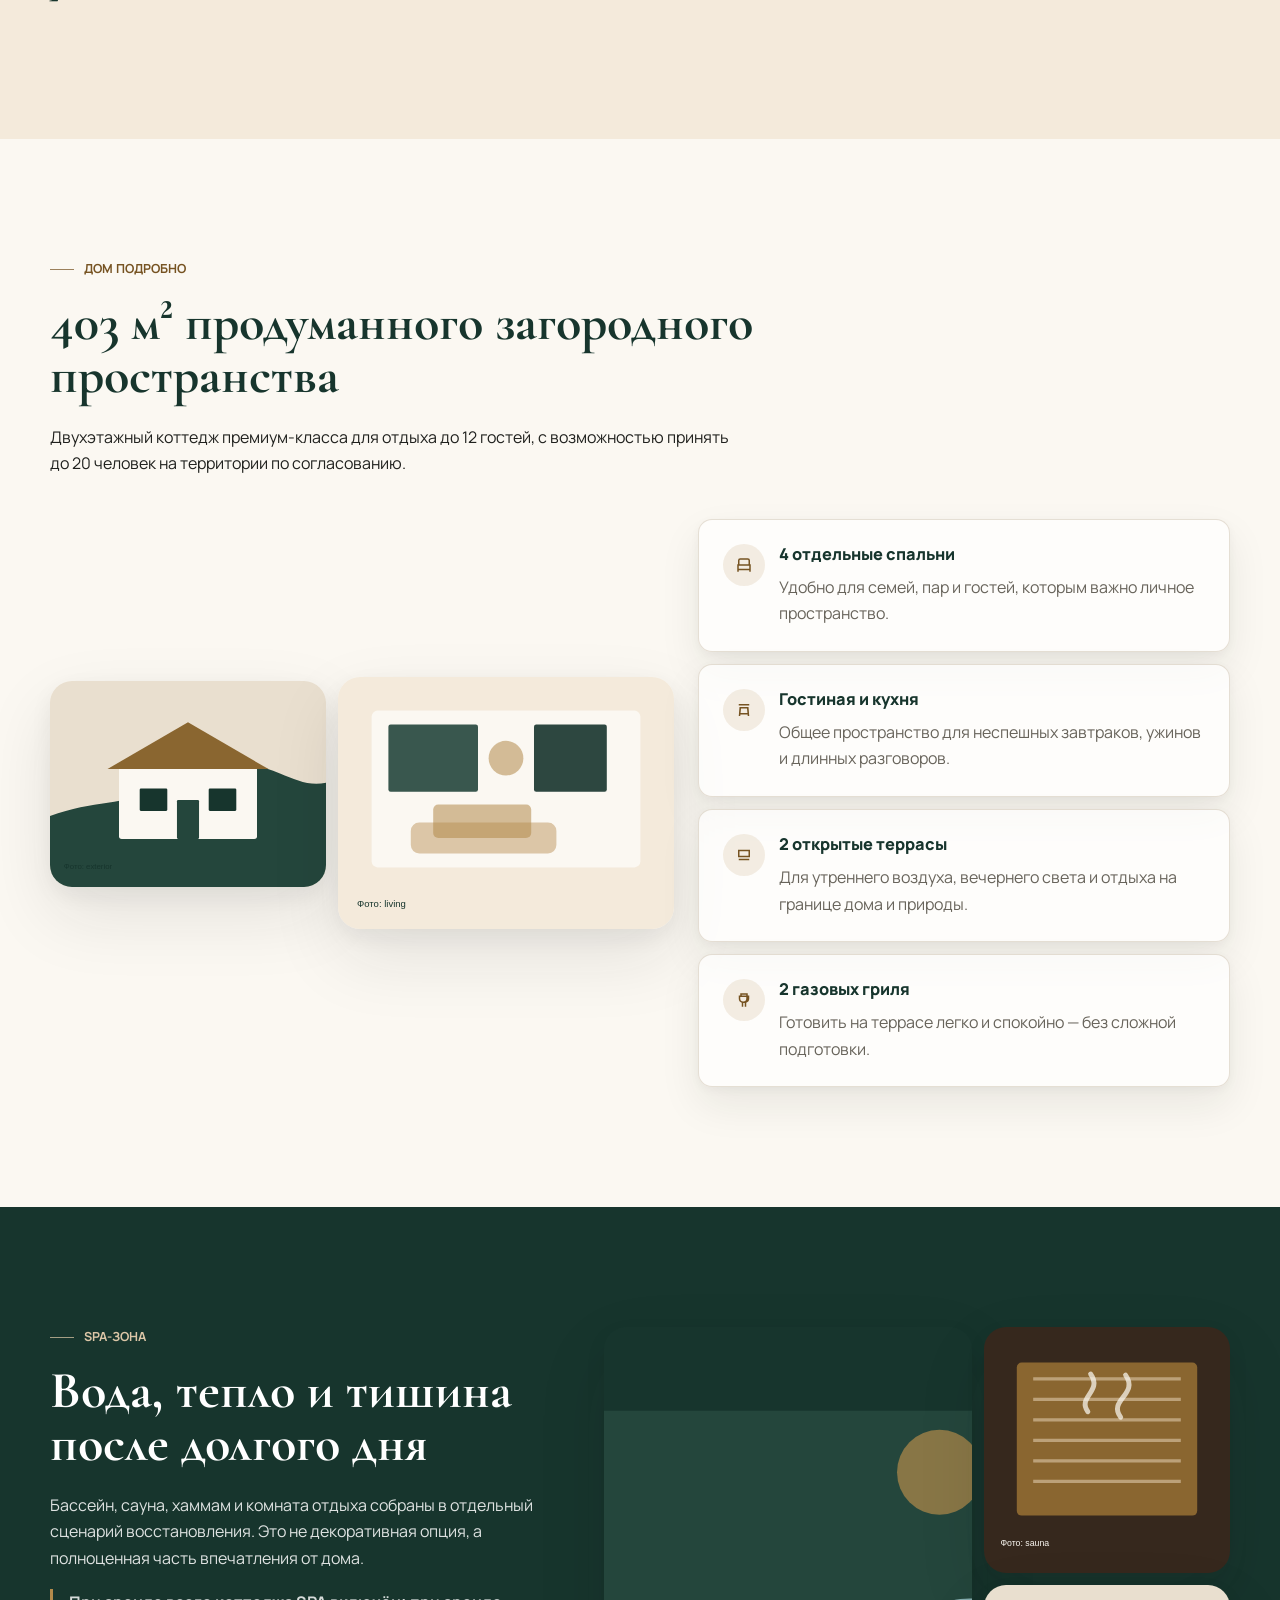
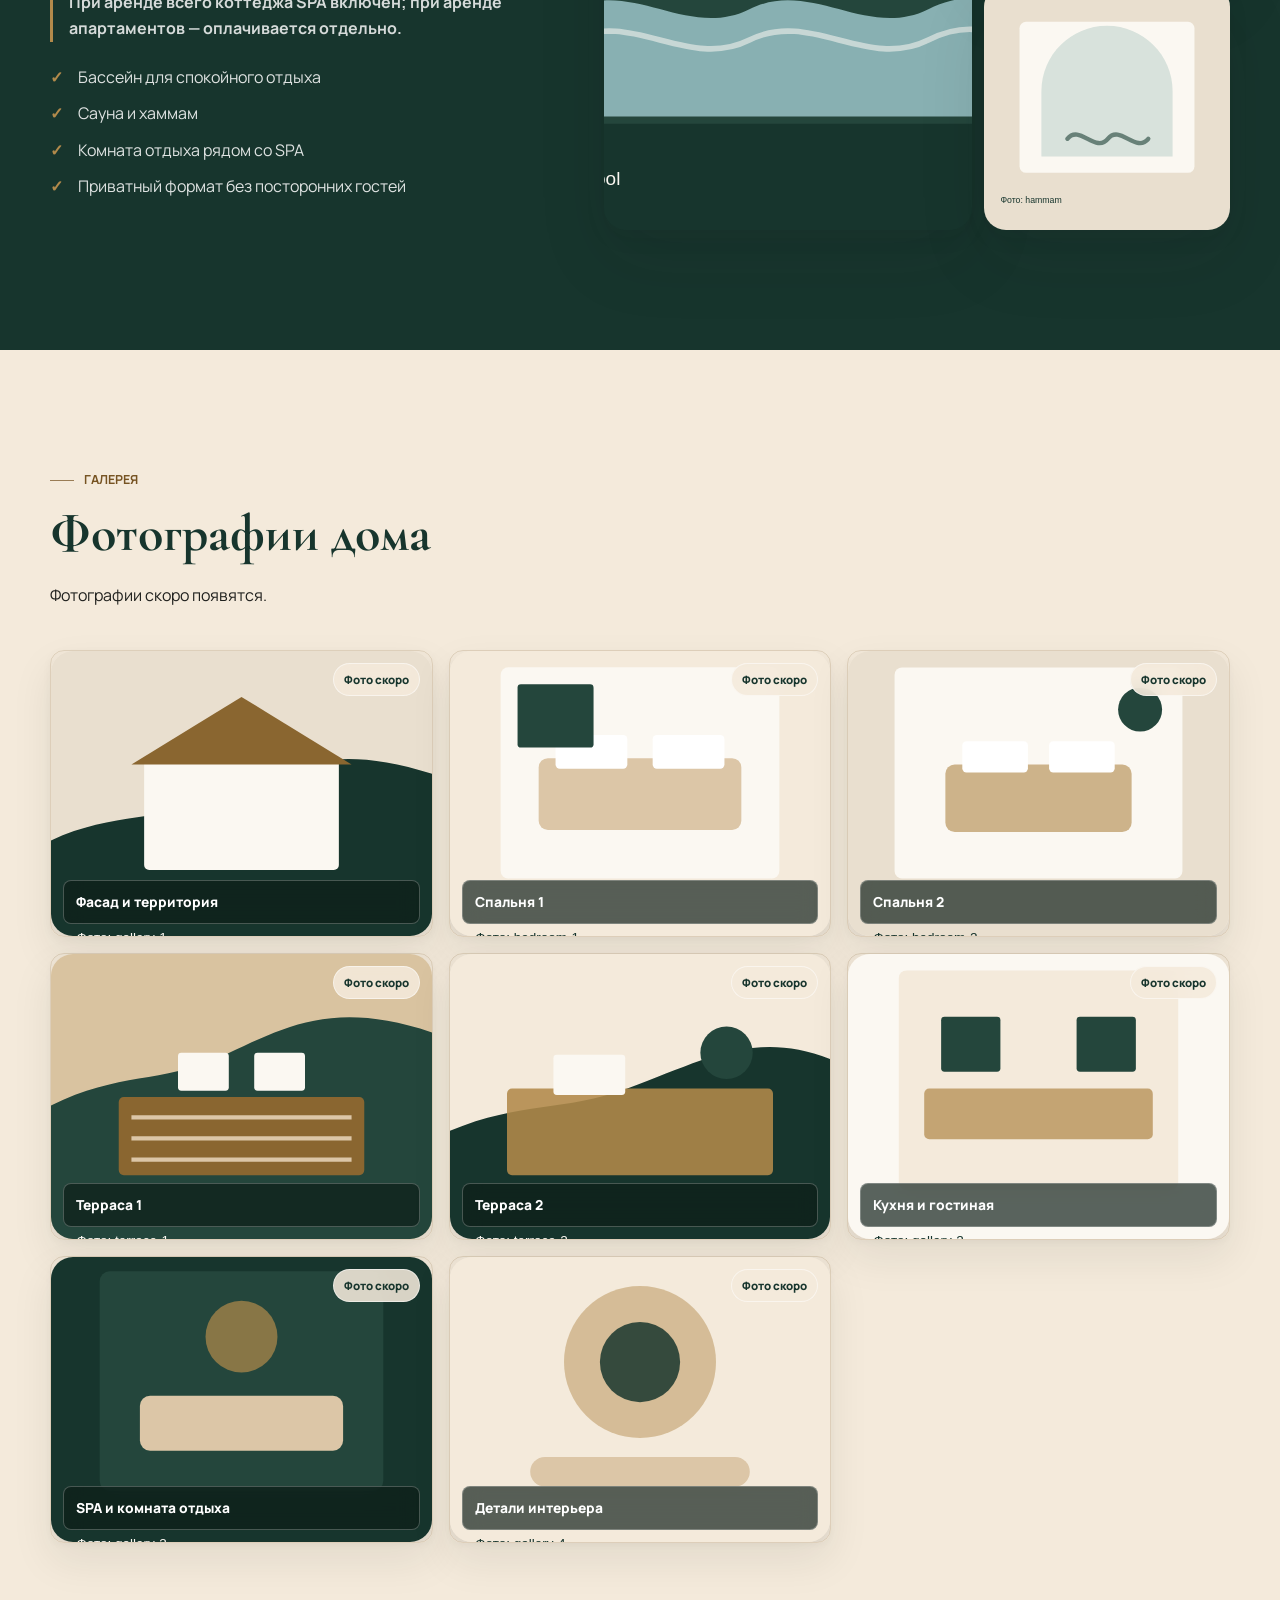
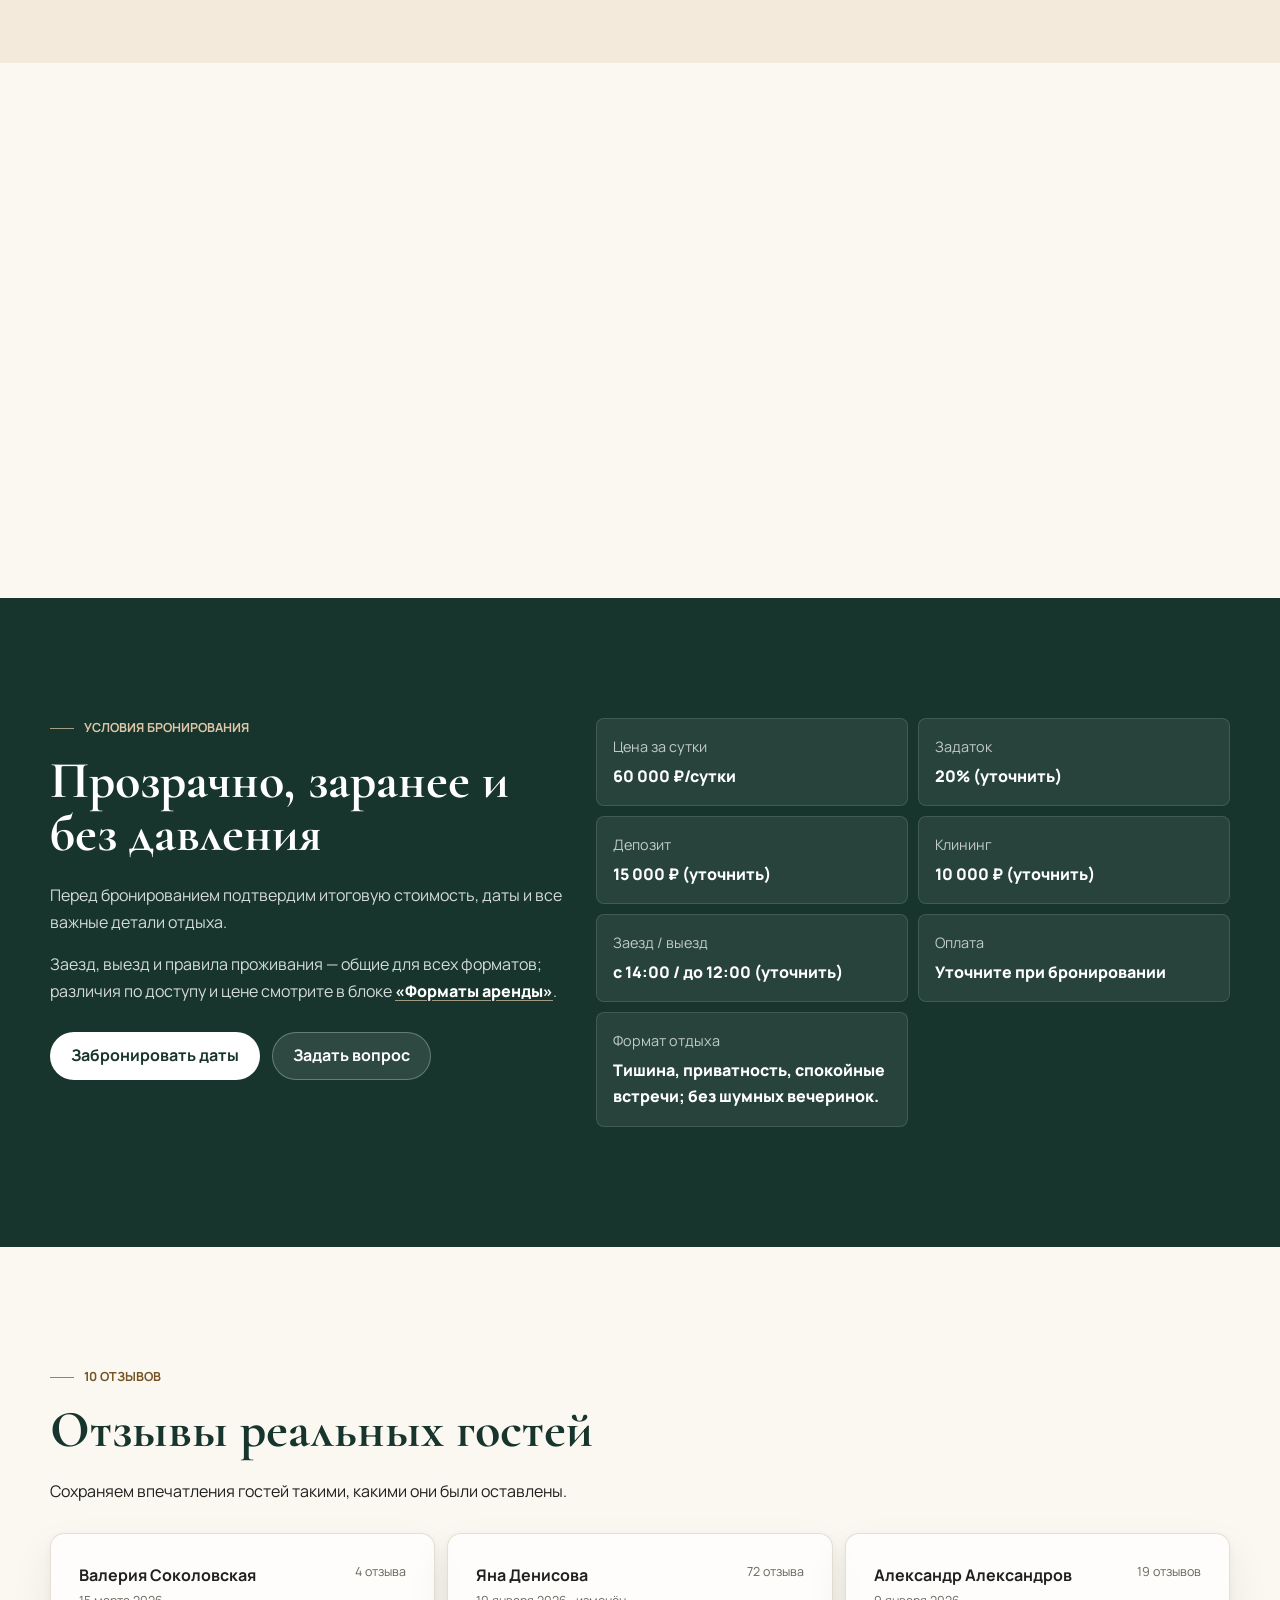
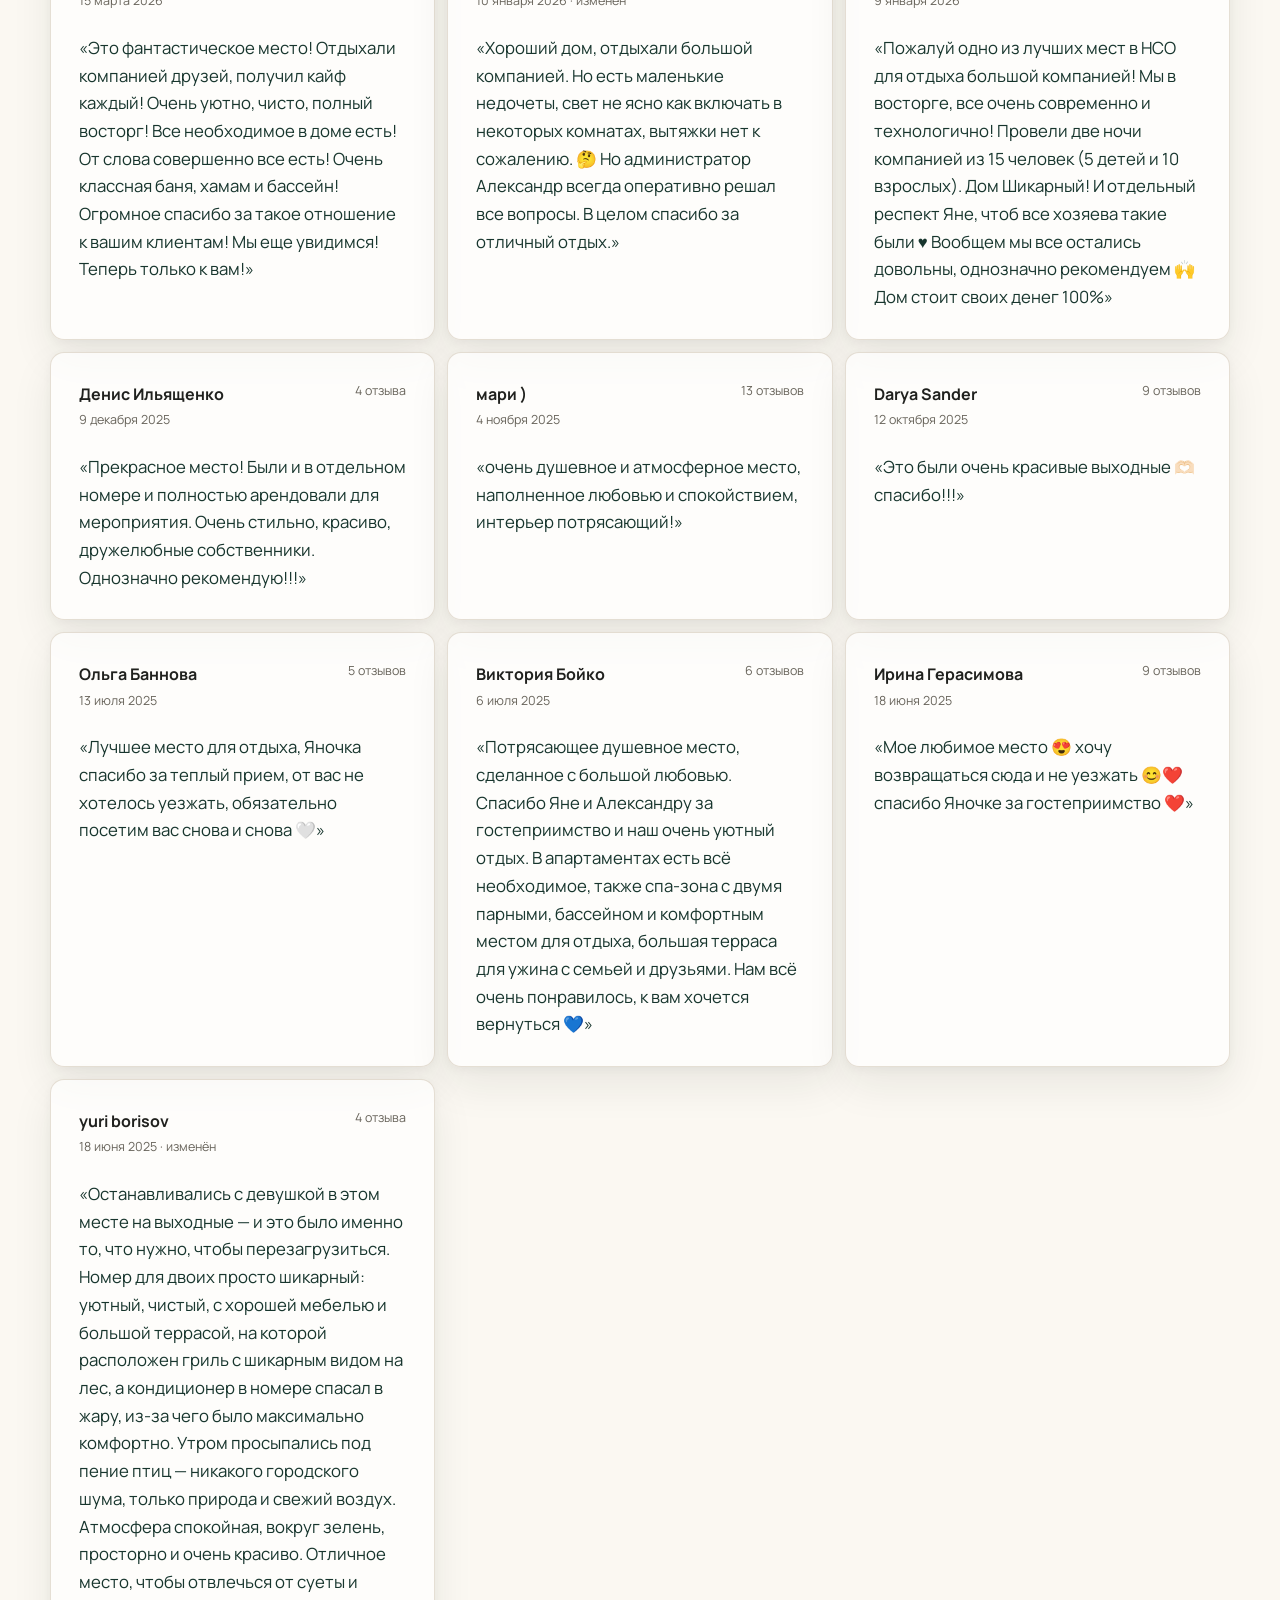
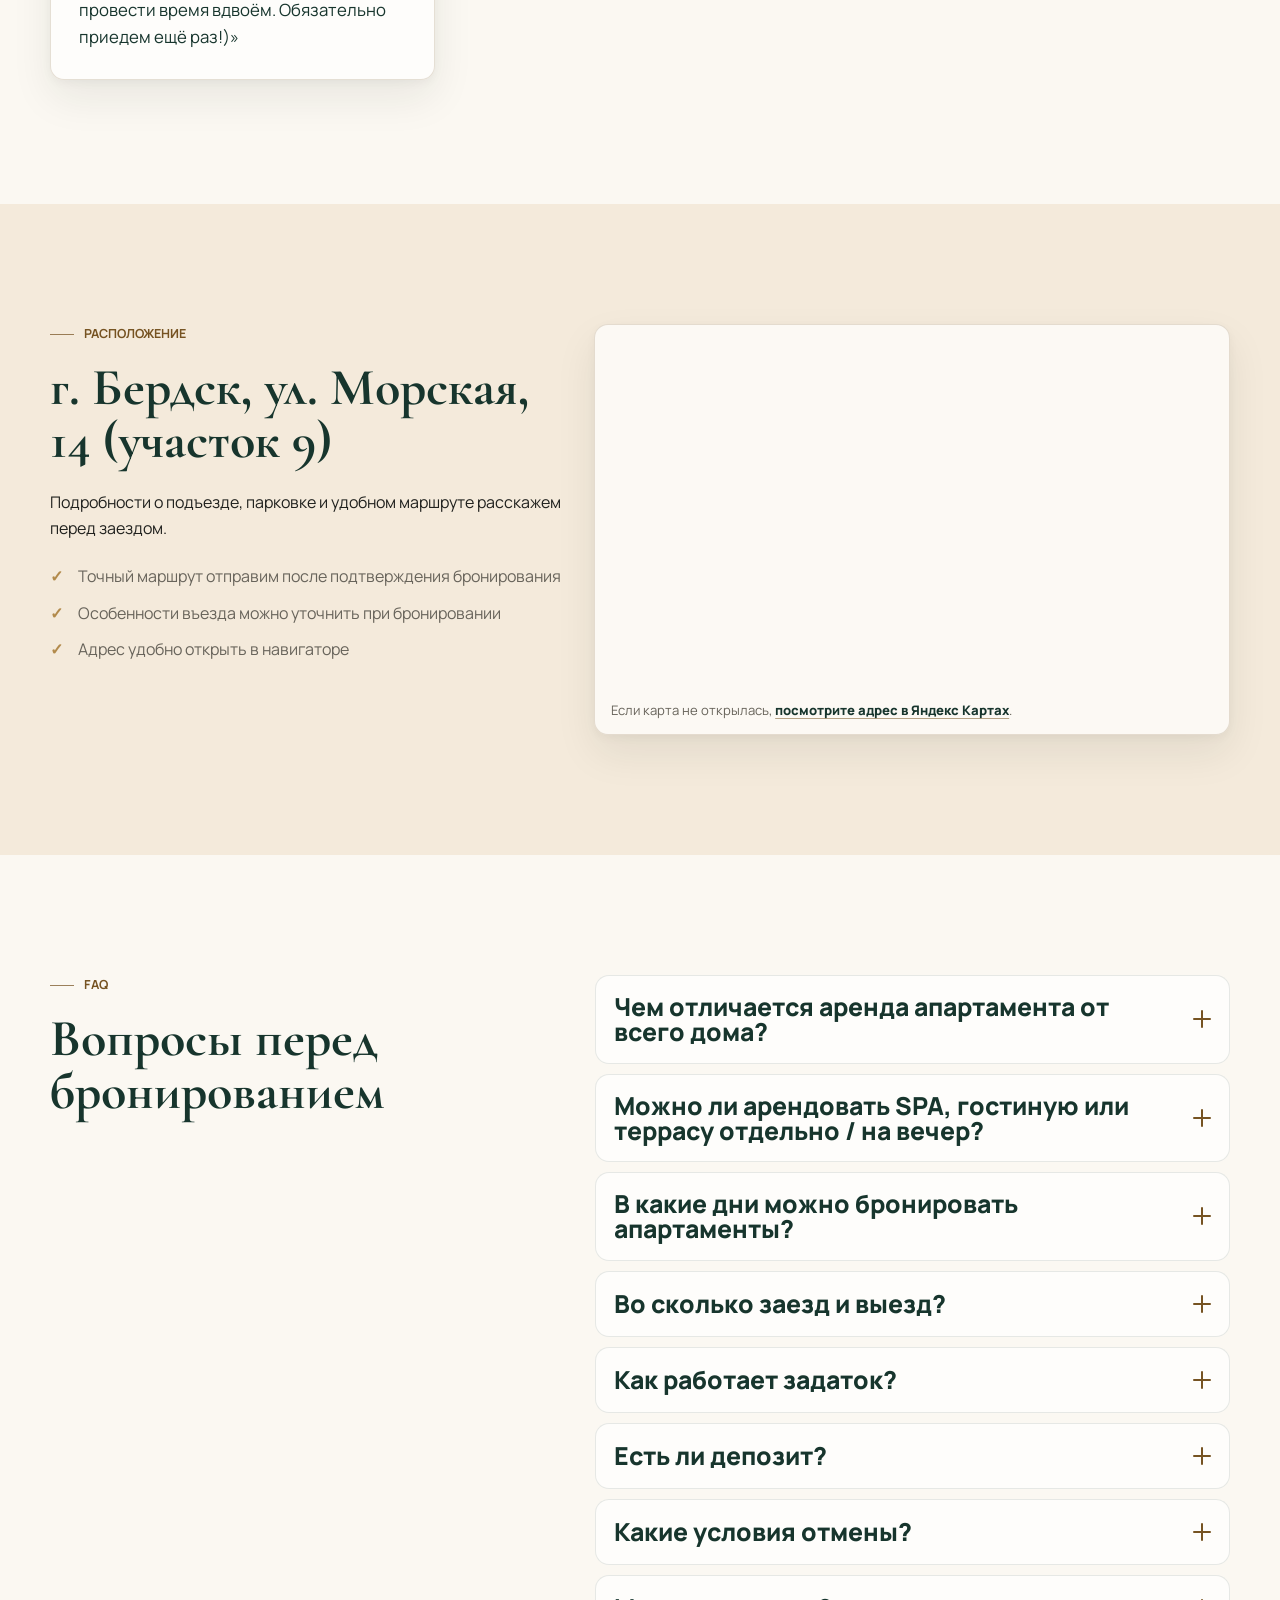
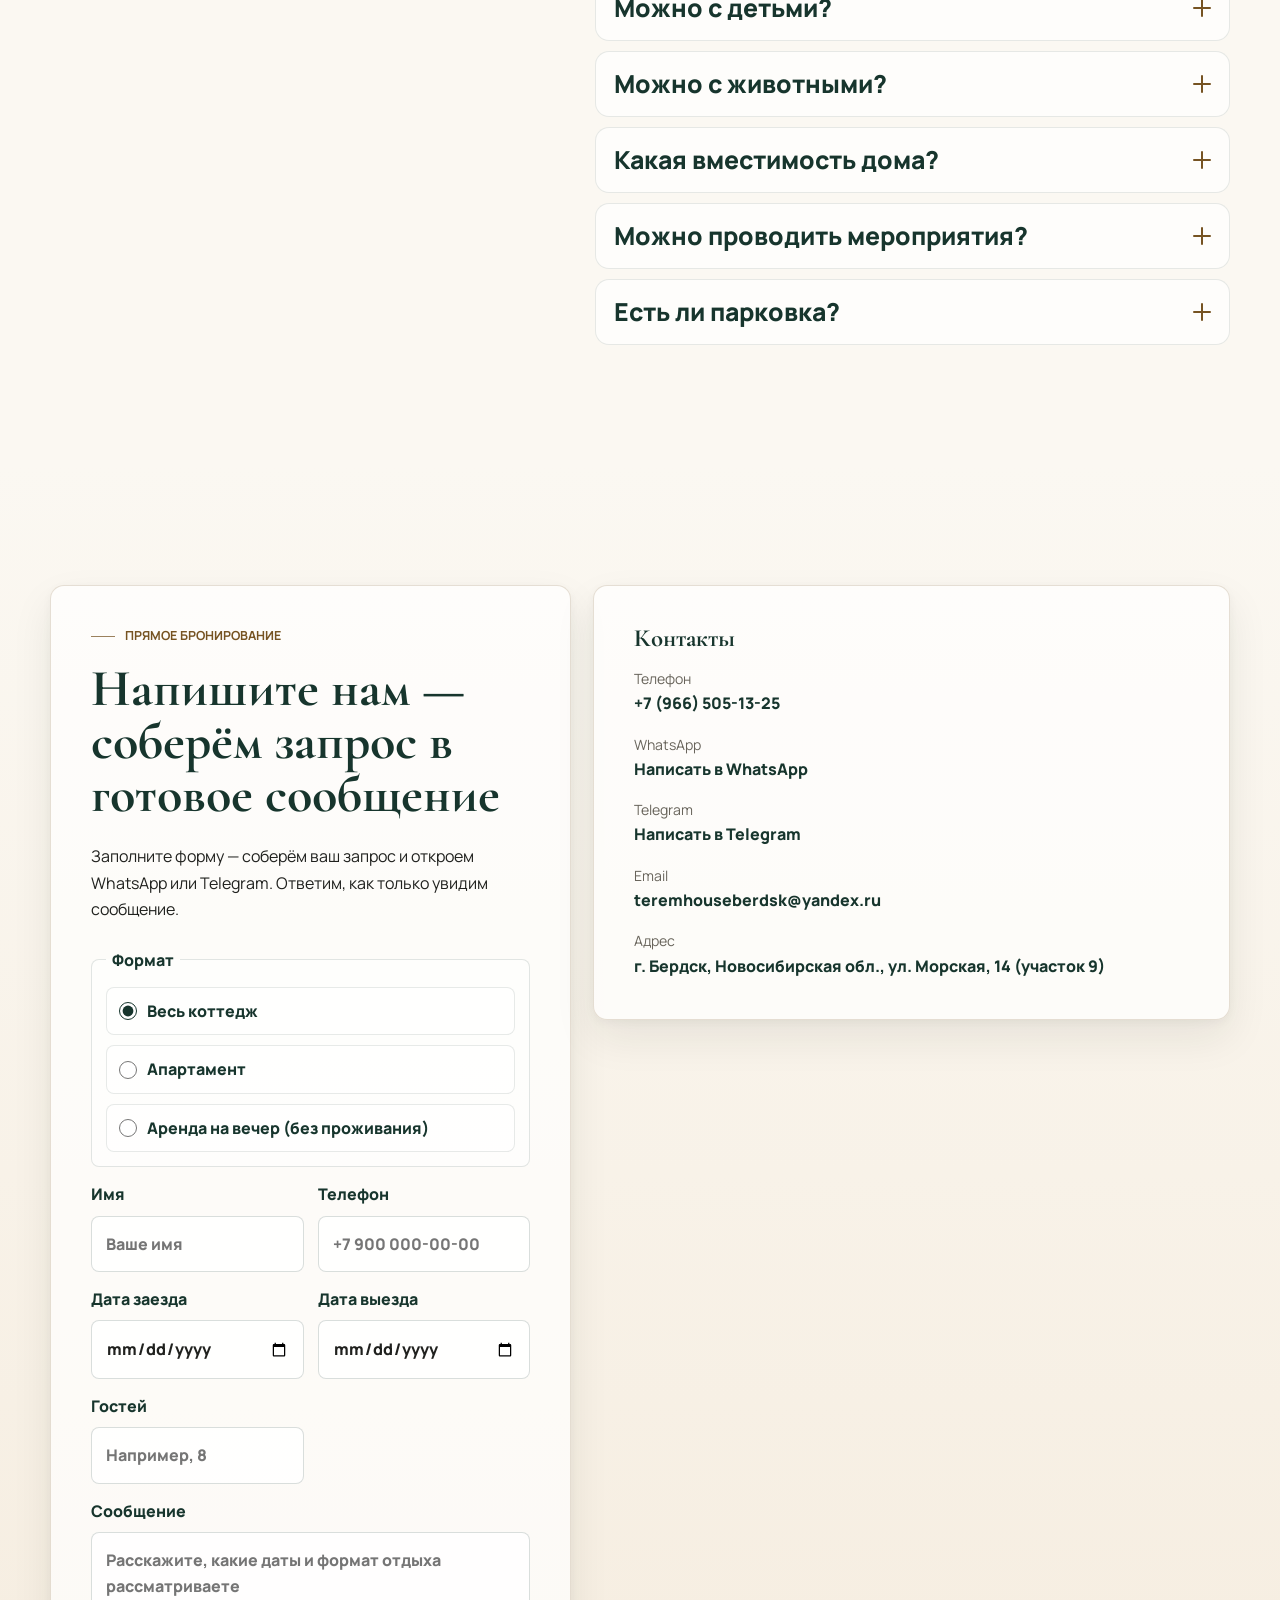
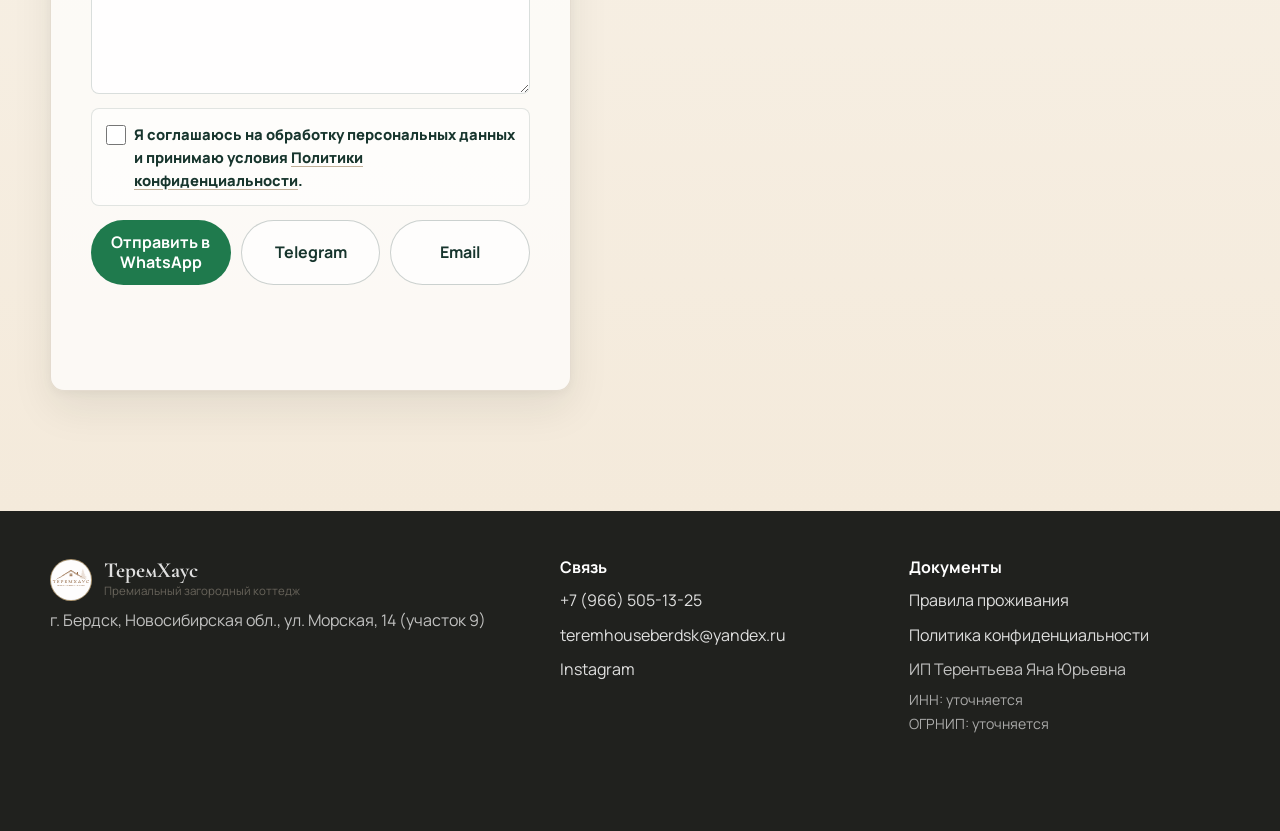
==== commit 8dc8e8ff: "Add files via upload" ====
--- a/index.html
+++ b/index.html
@@ -201,232 +201,280 @@
             </p>
           </div>
 
-          <div class="formats-grid reveal" data-formats>
-            <article class="format-card format-card-primary accordion-item" data-format-item>
-              <div class="format-card-head">
-                <span class="format-icon" aria-hidden="true">
-                  <svg viewBox="0 0 24 24"><path d="M3 20V9l9-6 9 6v11h-7v-6h-4v6H3Zm2-2h3v-6h8v6h3v-8l-7-4.7L5 10v8Z"/></svg>
-                </span>
-                <div class="format-copy">
+          <div class="formats-scenes reveal" data-formats>
+            <article
+              class="format-scene format-scene-primary format-scene-left accordion-item"
+              data-format-item
+              data-format-key="wholeHouse"
+              data-config-bg="offers.wholeHouse.image"
+            >
+              <img
+                class="format-scene-media"
+                src="assets/img/format-whole.svg"
+                data-config-src="offers.wholeHouse.image"
+                alt="Весь коттедж «ТеремХаус» с общими пространствами и SPA"
+                loading="lazy"
+                decoding="async"
+              >
+              <div class="format-scene-shade" aria-hidden="true"></div>
+              <div class="format-scene-inner">
+                <div class="format-scene-copy">
+                  <p class="format-number">Формат 01</p>
                   <p class="format-kicker" data-config-text="offers.wholeHouse.keyFact">всё пространство</p>
                   <h3 data-config-text="offers.wholeHouse.title">Весь коттедж</h3>
                   <p data-config-text="offers.wholeHouse.note">Всё пространство открыто</p>
-                </div>
-                <dl class="format-price">
-                  <dt>Цена</dt>
-                  <dd data-config-text="offers.wholeHouse.price" data-config-fallback="по запросу">по запросу</dd>
-                </dl>
-                <button class="format-toggle" type="button" aria-expanded="false" data-format-toggle>
-                  Подробнее
-                  <span aria-hidden="true"></span>
-                </button>
-              </div>
-              <div class="accordion-panel format-panel" data-format-panel>
-                <div class="format-panel-inner">
-                  <div class="format-panel-main">
-                    <p data-config-text="offers.wholeHouse.summary">
-                      Дом целиком для семьи или спокойной компании: спальни, гостиная, кухня, SPA-зона и террасы доступны в одном сценарии отдыха.
-                    </p>
-                    <div class="format-detail-grid">
-                      <div>
-                        <h4>Что входит</h4>
-                        <ul>
-                          <li data-config-text="offers.wholeHouse.includes.bedrooms">4 спальни с размещением</li>
-                          <li data-config-text="offers.wholeHouse.includes.commonAreas">гостиная и кухня</li>
-                          <li data-config-text="offers.wholeHouse.includes.spa">SPA-зона</li>
-                          <li data-config-text="offers.wholeHouse.includes.terraces">террасы</li>
-                        </ul>
+                  <dl class="format-price">
+                    <dt>Цена</dt>
+                    <dd data-config-text="offers.wholeHouse.price" data-config-fallback="по запросу">по запросу</dd>
+                  </dl>
+                  <div class="format-actions">
+                    <button class="format-toggle" type="button" aria-expanded="false" data-format-toggle>
+                      Подробнее
+                      <span aria-hidden="true"></span>
+                    </button>
+                    <a class="btn btn-primary" href="#contacts" data-format-cta data-format-value="wholeHouse">
+                      Забронировать этот формат
+                    </a>
+                  </div>
+                  <div class="accordion-panel format-panel" data-format-panel>
+                    <div class="format-panel-inner">
+                      <div class="format-panel-main">
+                        <p data-config-text="offers.wholeHouse.summary">
+                          Дом целиком для семьи или спокойной компании: спальни, гостиная, кухня, SPA-зона и террасы доступны в одном сценарии отдыха.
+                        </p>
+                        <div class="format-detail-grid">
+                          <div>
+                            <h4>Что входит</h4>
+                            <ul>
+                              <li data-config-text="offers.wholeHouse.includes.bedrooms">4 спальни с размещением</li>
+                              <li data-config-text="offers.wholeHouse.includes.commonAreas">гостиная и кухня</li>
+                              <li data-config-text="offers.wholeHouse.includes.spa">SPA-зона</li>
+                              <li data-config-text="offers.wholeHouse.includes.terraces">террасы</li>
+                            </ul>
+                          </div>
+                          <div>
+                            <h4>Что не входит</h4>
+                            <ul>
+                              <li data-config-text="offers.wholeHouse.excludes.restrictions">
+                                Отдельных ограничений по общим зонам нет в рамках согласованной аренды
+                              </li>
+                            </ul>
+                          </div>
+                        </div>
                       </div>
-                      <div>
-                        <h4>Что не входит</h4>
-                        <ul>
-                          <li data-config-text="offers.wholeHouse.excludes.restrictions">
-                            Отдельных ограничений по общим зонам нет в рамках согласованной аренды
-                          </li>
-                        </ul>
-                      </div>
+                      <aside class="format-panel-aside">
+                        <dl>
+                          <div>
+                            <dt>Вместимость и комнаты</dt>
+                            <dd data-config-text="offers.wholeHouse.capacity">4 спальни, гостиная, кухня, SPA-зона и террасы</dd>
+                          </div>
+                          <div>
+                            <dt>Окно бронирования</dt>
+                            <dd data-config-text="offers.wholeHouse.bookingWindow">По согласованию выбранных дат</dd>
+                          </div>
+                          <div>
+                            <dt>Цена</dt>
+                            <dd data-config-text="offers.wholeHouse.price" data-config-fallback="по запросу">по запросу</dd>
+                          </div>
+                        </dl>
+                        <a class="format-terms-link" href="#terms">Общие условия</a>
+                      </aside>
                     </div>
                   </div>
-                  <aside class="format-panel-aside">
-                    <dl>
-                      <div>
-                        <dt>Вместимость и комнаты</dt>
-                        <dd data-config-text="offers.wholeHouse.capacity">4 спальни, гостиная, кухня, SPA-зона и террасы</dd>
-                      </div>
-                      <div>
-                        <dt>Окно бронирования</dt>
-                        <dd data-config-text="offers.wholeHouse.bookingWindow">По согласованию выбранных дат</dd>
-                      </div>
-                      <div>
-                        <dt>Цена</dt>
-                        <dd data-config-text="offers.wholeHouse.price" data-config-fallback="по запросу">по запросу</dd>
-                      </div>
-                    </dl>
-                    <a class="btn btn-primary" href="#contacts" data-format-cta data-format-value="wholeHouse">Забронировать этот формат</a>
-                    <a class="format-terms-link" href="#terms">Общие условия</a>
-                  </aside>
                 </div>
               </div>
             </article>
 
-            <article class="format-card accordion-item" data-format-item>
-              <div class="format-card-head">
-                <span class="format-icon" aria-hidden="true">
-                  <svg viewBox="0 0 24 24"><path d="M5 21V4h14v17h-2v-2H7v2H5Zm2-4h10V6H7v11Zm2-8h2v2H9V9Zm4 0h2v2h-2V9Zm-4 4h2v2H9v-2Zm4 0h2v2h-2v-2Z"/></svg>
-                </span>
-                <div class="format-copy">
+            <article
+              class="format-scene format-scene-right accordion-item"
+              data-format-item
+              data-format-key="apartments"
+              data-config-bg="offers.apartments.image"
+            >
+              <img
+                class="format-scene-media"
+                src="assets/img/format-apartments.svg"
+                data-config-src="offers.apartments.image"
+                alt="Отдельные апартаменты «ТеремХаус» для проживания в будние дни"
+                loading="lazy"
+                decoding="async"
+              >
+              <div class="format-scene-shade" aria-hidden="true"></div>
+              <div class="format-scene-inner">
+                <div class="format-scene-copy">
+                  <p class="format-number">Формат 02</p>
                   <p class="format-kicker" data-config-text="offers.apartments.keyFact">проживание Пн–Чт</p>
                   <h3 data-config-text="offers.apartments.title">Апартаменты</h3>
                   <p data-config-text="offers.apartments.note">Гостиная недоступна, SPA оплачивается отдельно</p>
-                </div>
-                <dl class="format-price">
-                  <dt>Цена</dt>
-                  <dd data-config-text="offers.apartments.price" data-config-fallback="по запросу">по запросу</dd>
-                </dl>
-                <button class="format-toggle" type="button" aria-expanded="false" data-format-toggle>
-                  Подробнее
-                  <span aria-hidden="true"></span>
-                </button>
-              </div>
-              <div class="accordion-panel format-panel" data-format-panel>
-                <div class="format-panel-inner">
-                  <div class="format-panel-main">
-                    <p data-config-text="offers.apartments.summary">
-                      Проживание в отдельном апартаменте для спокойного отдыха в будние дни.
-                    </p>
-                    <div class="format-detail-grid">
-                      <div>
-                        <h4>Что входит</h4>
-                        <ul>
-                          <li data-config-text="offers.apartments.includes.apartment">отдельный апартамент</li>
-                          <li data-config-text="offers.apartments.includes.privacy">приватное проживание</li>
-                        </ul>
+                  <dl class="format-price">
+                    <dt>Цена</dt>
+                    <dd data-config-text="offers.apartments.price" data-config-fallback="по запросу">по запросу</dd>
+                  </dl>
+                  <div class="format-actions">
+                    <button class="format-toggle" type="button" aria-expanded="false" data-format-toggle>
+                      Подробнее
+                      <span aria-hidden="true"></span>
+                    </button>
+                    <a class="btn btn-primary" href="#contacts" data-format-cta data-format-value="apartments">
+                      Забронировать этот формат
+                    </a>
+                  </div>
+                  <div class="accordion-panel format-panel" data-format-panel>
+                    <div class="format-panel-inner">
+                      <div class="format-panel-main">
+                        <p data-config-text="offers.apartments.summary">
+                          Проживание в отдельном апартаменте для спокойного отдыха в будние дни.
+                        </p>
+                        <div class="format-detail-grid">
+                          <div>
+                            <h4>Что входит</h4>
+                            <ul>
+                              <li data-config-text="offers.apartments.includes.apartment">отдельный апартамент</li>
+                              <li data-config-text="offers.apartments.includes.privacy">приватное проживание</li>
+                            </ul>
+                          </div>
+                          <div>
+                            <h4>Что не входит</h4>
+                            <ul>
+                              <li data-config-text="offers.apartments.excludes.living">Гостиная недоступна</li>
+                              <li data-config-text="offers.apartments.excludes.spa">SPA — за отдельную плату</li>
+                            </ul>
+                          </div>
+                        </div>
+                        <div class="format-addons">
+                          <h4 data-config-text="offers.apartments.addonNote">Можно докупить доступ к гостиной, SPA или террасе</h4>
+                          <dl>
+                            <div>
+                              <dt>Гостиная</dt>
+                              <dd data-config-text="offers.addons.living" data-config-fallback="по запросу">по запросу</dd>
+                            </div>
+                            <div>
+                              <dt>SPA</dt>
+                              <dd data-config-text="offers.addons.spa" data-config-fallback="по запросу">по запросу</dd>
+                            </div>
+                            <div>
+                              <dt>Терраса</dt>
+                              <dd data-config-text="offers.addons.terrace" data-config-fallback="по запросу">по запросу</dd>
+                            </div>
+                          </dl>
+                        </div>
                       </div>
-                      <div>
-                        <h4>Что не входит</h4>
-                        <ul>
-                          <li data-config-text="offers.apartments.excludes.living">Гостиная недоступна</li>
-                          <li data-config-text="offers.apartments.excludes.spa">SPA — за отдельную плату</li>
-                        </ul>
-                      </div>
-                    </div>
-                    <div class="format-addons">
-                      <h4 data-config-text="offers.apartments.addonNote">Можно докупить доступ к гостиной, SPA или террасе</h4>
-                      <dl>
-                        <div>
-                          <dt>Гостиная</dt>
-                          <dd data-config-text="offers.addons.living" data-config-fallback="по запросу">по запросу</dd>
-                        </div>
-                        <div>
-                          <dt>SPA</dt>
-                          <dd data-config-text="offers.addons.spa" data-config-fallback="по запросу">по запросу</dd>
-                        </div>
-                        <div>
-                          <dt>Терраса</dt>
-                          <dd data-config-text="offers.addons.terrace" data-config-fallback="по запросу">по запросу</dd>
-                        </div>
-                      </dl>
+                      <aside class="format-panel-aside">
+                        <dl>
+                          <div>
+                            <dt>Вместимость и комнаты</dt>
+                            <dd data-config-text="offers.apartments.capacity">3 отдельных апартамента</dd>
+                          </div>
+                          <div>
+                            <dt>Окно бронирования</dt>
+                            <dd data-config-text="offers.apartments.bookingWindow">Бронирование проживания только Пн–Чт</dd>
+                          </div>
+                          <div>
+                            <dt>Цена</dt>
+                            <dd data-config-text="offers.apartments.price" data-config-fallback="по запросу">по запросу</dd>
+                          </div>
+                        </dl>
+                        <a class="format-terms-link" href="#terms">Общие условия</a>
+                      </aside>
                     </div>
                   </div>
-                  <aside class="format-panel-aside">
-                    <dl>
-                      <div>
-                        <dt>Вместимость и комнаты</dt>
-                        <dd data-config-text="offers.apartments.capacity">3 отдельных апартамента</dd>
-                      </div>
-                      <div>
-                        <dt>Окно бронирования</dt>
-                        <dd data-config-text="offers.apartments.bookingWindow">Бронирование проживания только Пн–Чт</dd>
-                      </div>
-                      <div>
-                        <dt>Цена</dt>
-                        <dd data-config-text="offers.apartments.price" data-config-fallback="по запросу">по запросу</dd>
-                      </div>
-                    </dl>
-                    <a class="btn btn-primary" href="#contacts" data-format-cta data-format-value="apartments">Забронировать этот формат</a>
-                    <a class="format-terms-link" href="#terms">Общие условия</a>
-                  </aside>
                 </div>
               </div>
             </article>
 
-            <article class="format-card accordion-item" data-format-item>
-              <div class="format-card-head">
-                <span class="format-icon" aria-hidden="true">
-                  <svg viewBox="0 0 24 24"><path d="M4 20V8h4V4h8v4h4v12H4Zm2-2h12v-8H6v8Zm4-10h4V6h-4v2Zm-2 4h2v2H8v-2Zm4 0h2v2h-2v-2Zm4 0h2v2h-2v-2Z"/></svg>
-                </span>
-                <div class="format-copy">
+            <article
+              class="format-scene format-scene-center accordion-item"
+              data-format-item
+              data-format-key="eveningRental"
+              data-config-bg="offers.eveningRental.image"
+            >
+              <img
+                class="format-scene-media"
+                src="assets/img/format-evening.svg"
+                data-config-src="offers.eveningRental.image"
+                alt="Вечерний формат «ТеремХаус» без проживания"
+                loading="lazy"
+                decoding="async"
+              >
+              <div class="format-scene-shade" aria-hidden="true"></div>
+              <div class="format-scene-inner">
+                <div class="format-scene-copy">
+                  <p class="format-number">Формат 03</p>
                   <p class="format-kicker" data-config-text="offers.eveningRental.keyFact">только на вечер</p>
                   <h3 data-config-text="offers.eveningRental.title">Вечер без проживания</h3>
                   <p data-config-text="offers.eveningRental.note">Гостиная, SPA или терраса без ночёвки</p>
-                </div>
-                <dl class="format-price">
-                  <dt>Цена</dt>
-                  <dd data-config-text="offers.eveningRental.price" data-config-fallback="по запросу">по запросу</dd>
-                </dl>
-                <button class="format-toggle" type="button" aria-expanded="false" data-format-toggle>
-                  Подробнее
-                  <span aria-hidden="true"></span>
-                </button>
-              </div>
-              <div class="accordion-panel format-panel" data-format-panel>
-                <div class="format-panel-inner">
-                  <div class="format-panel-main">
-                    <p data-config-text="offers.eveningRental.summary">
-                      Формат для вечера или камерного мероприятия без проживания и ночёвки.
-                    </p>
-                    <div class="format-detail-grid">
-                      <div>
-                        <h4>Что можно арендовать</h4>
-                        <ul>
-                          <li data-config-text="offers.eveningRental.includes.living">гостиная</li>
-                          <li data-config-text="offers.eveningRental.includes.spa">SPA-зона</li>
-                          <li data-config-text="offers.eveningRental.includes.terrace">терраса</li>
-                        </ul>
+                  <dl class="format-price">
+                    <dt>Цена</dt>
+                    <dd data-config-text="offers.eveningRental.price" data-config-fallback="по запросу">по запросу</dd>
+                  </dl>
+                  <div class="format-actions">
+                    <button class="format-toggle" type="button" aria-expanded="false" data-format-toggle>
+                      Подробнее
+                      <span aria-hidden="true"></span>
+                    </button>
+                    <a class="btn btn-primary" href="#contacts" data-format-cta data-format-value="eveningRental">
+                      Забронировать этот формат
+                    </a>
+                  </div>
+                  <div class="accordion-panel format-panel" data-format-panel>
+                    <div class="format-panel-inner">
+                      <div class="format-panel-main">
+                        <p data-config-text="offers.eveningRental.summary">
+                          Формат для вечера или камерного мероприятия без проживания и ночёвки.
+                        </p>
+                        <div class="format-detail-grid">
+                          <div>
+                            <h4>Что можно арендовать</h4>
+                            <ul>
+                              <li data-config-text="offers.eveningRental.includes.living">гостиная</li>
+                              <li data-config-text="offers.eveningRental.includes.spa">SPA-зона</li>
+                              <li data-config-text="offers.eveningRental.includes.terrace">терраса</li>
+                            </ul>
+                          </div>
+                          <div>
+                            <h4>Что не входит</h4>
+                            <ul>
+                              <li data-config-text="offers.eveningRental.excludes.overnight">Без проживания и ночёвки</li>
+                            </ul>
+                          </div>
+                        </div>
+                        <div class="format-addons">
+                          <h4>Стоимость вечерней аренды</h4>
+                          <dl>
+                            <div>
+                              <dt>Гостиная</dt>
+                              <dd data-config-text="offers.eveningRental.living" data-config-fallback="по запросу">по запросу</dd>
+                            </div>
+                            <div>
+                              <dt>SPA</dt>
+                              <dd data-config-text="offers.eveningRental.spa" data-config-fallback="по запросу">по запросу</dd>
+                            </div>
+                            <div>
+                              <dt>Терраса</dt>
+                              <dd data-config-text="offers.eveningRental.terrace" data-config-fallback="по запросу">по запросу</dd>
+                            </div>
+                          </dl>
+                        </div>
                       </div>
-                      <div>
-                        <h4>Что не входит</h4>
-                        <ul>
-                          <li data-config-text="offers.eveningRental.excludes.overnight">Без проживания и ночёвки</li>
-                        </ul>
-                      </div>
-                    </div>
-                    <div class="format-addons">
-                      <h4>Стоимость вечерней аренды</h4>
-                      <dl>
-                        <div>
-                          <dt>Гостиная</dt>
-                          <dd data-config-text="offers.eveningRental.living" data-config-fallback="по запросу">по запросу</dd>
-                        </div>
-                        <div>
-                          <dt>SPA</dt>
-                          <dd data-config-text="offers.eveningRental.spa" data-config-fallback="по запросу">по запросу</dd>
-                        </div>
-                        <div>
-                          <dt>Терраса</dt>
-                          <dd data-config-text="offers.eveningRental.terrace" data-config-fallback="по запросу">по запросу</dd>
-                        </div>
-                      </dl>
+                      <aside class="format-panel-aside">
+                        <dl>
+                          <div>
+                            <dt>Вместимость и помещения</dt>
+                            <dd data-config-text="offers.eveningRental.capacity">Гостиная, SPA или терраса — по выбранному сценарию</dd>
+                          </div>
+                          <div>
+                            <dt>Окно бронирования</dt>
+                            <dd data-config-text="offers.eveningRental.bookingWindow">Вечерний формат по согласованию</dd>
+                          </div>
+                          <div>
+                            <dt>Цена</dt>
+                            <dd data-config-text="offers.eveningRental.price" data-config-fallback="по запросу">по запросу</dd>
+                          </div>
+                        </dl>
+                        <a class="format-terms-link" href="#terms">Общие условия</a>
+                      </aside>
                     </div>
                   </div>
-                  <aside class="format-panel-aside">
-                    <dl>
-                      <div>
-                        <dt>Вместимость и помещения</dt>
-                        <dd data-config-text="offers.eveningRental.capacity">Гостиная, SPA или терраса — по выбранному сценарию</dd>
-                      </div>
-                      <div>
-                        <dt>Окно бронирования</dt>
-                        <dd data-config-text="offers.eveningRental.bookingWindow">Вечерний формат по согласованию</dd>
-                      </div>
-                      <div>
-                        <dt>Цена</dt>
-                        <dd data-config-text="offers.eveningRental.price" data-config-fallback="по запросу">по запросу</dd>
-                      </div>
-                    </dl>
-                    <a class="btn btn-primary" href="#contacts" data-format-cta data-format-value="eveningRental">Забронировать этот формат</a>
-                    <a class="format-terms-link" href="#terms">Общие условия</a>
-                  </aside>
                 </div>
               </div>
             </article>
--- a/assets/css/styles.css
+++ b/assets/css/styles.css
@@ -608,7 +608,6 @@
 }
 
 .trust-points article,
-.format-card,
 .feature-card,
 .audience-cards article,
 .review-card,
@@ -659,7 +658,6 @@
 }
 
 .trust-points h3,
-.format-card h3,
 .feature-card h3,
 .audience-cards h3 {
   font-family: var(--font-body);
@@ -680,73 +678,171 @@
   color: var(--color-muted);
 }
 
-.formats-section {
-  background: linear-gradient(180deg, var(--color-cream), var(--color-linen));
-}
-
-.formats-grid {
-  display: grid;
-  gap: 16px;
-}
-
-.format-card {
+.section.formats-section {
   overflow: hidden;
-}
-
-.format-card-primary {
-  border-color: rgba(178, 138, 75, 0.38);
-  background: rgba(255, 255, 255, 0.82);
-}
-
-.format-card-head {
-  display: grid;
-  gap: 16px;
-  padding: 24px;
-}
-
-.format-icon {
-  display: grid;
-  width: 48px;
-  height: 48px;
-  place-items: center;
-  border-radius: 50%;
-  background: rgba(178, 138, 75, 0.14);
-  color: var(--color-brass-dark);
-}
-
-.format-icon svg {
-  width: 22px;
-  height: 22px;
-  fill: currentColor;
+  background: linear-gradient(180deg, var(--color-cream), var(--color-linen) 32%, var(--color-pine) 32%);
+  padding-bottom: 0;
+}
+
+.formats-scenes {
+  display: grid;
+  width: 100vw;
+  margin-left: calc(50% - 50vw);
+}
+
+.format-scene.accordion-item {
+  position: relative;
+  min-height: 92svh;
+  border: 0;
+  border-radius: 0;
+  background-color: var(--color-pine);
+  background-image: var(--format-image);
+  background-position: center;
+  background-size: cover;
+  color: var(--color-white);
+  overflow: hidden;
+}
+
+.format-scene-media {
+  position: absolute;
+  inset: 0;
+  width: 100%;
+  height: 100%;
+  max-width: none;
+  object-fit: cover;
+  opacity: 0.96;
+  transform: scale(1.04);
+  animation: format-ken-burns 18s ease-out both;
+}
+
+.format-scene-shade {
+  position: absolute;
+  inset: 0;
+  z-index: 1;
+  background:
+    linear-gradient(90deg, rgba(9, 22, 18, 0.9), rgba(9, 22, 18, 0.48) 42%, rgba(9, 22, 18, 0.18)),
+    linear-gradient(180deg, rgba(9, 22, 18, 0.2), rgba(9, 22, 18, 0.72));
+}
+
+.format-scene-right .format-scene-shade {
+  background:
+    linear-gradient(270deg, rgba(9, 22, 18, 0.9), rgba(9, 22, 18, 0.48) 42%, rgba(9, 22, 18, 0.18)),
+    linear-gradient(180deg, rgba(9, 22, 18, 0.2), rgba(9, 22, 18, 0.72));
+}
+
+.format-scene-center .format-scene-shade {
+  background:
+    radial-gradient(circle at 50% 54%, rgba(9, 22, 18, 0.42), rgba(9, 22, 18, 0.88) 70%),
+    linear-gradient(180deg, rgba(9, 22, 18, 0.18), rgba(9, 22, 18, 0.78));
+}
+
+.format-scene-inner {
+  position: relative;
+  z-index: 2;
+  display: grid;
+  width: min(100% - 32px, var(--container));
+  min-height: inherit;
+  align-items: end;
+  margin-inline: auto;
+  padding: 112px 0 82px;
+}
+
+.format-scene-right .format-scene-inner {
+  justify-items: end;
+}
+
+.format-scene-center .format-scene-inner {
+  justify-items: center;
+  text-align: center;
+}
+
+.format-scene-copy {
+  display: grid;
+  width: min(100%, 650px);
+  gap: 18px;
+  border-left: 1px solid rgba(244, 234, 219, 0.34);
+  padding: 34px 0 34px 30px;
+}
+
+.format-scene-right .format-scene-copy {
+  border-right: 1px solid rgba(244, 234, 219, 0.34);
+  border-left: 0;
+  padding-right: 30px;
+  padding-left: 0;
+}
+
+.format-scene-center .format-scene-copy {
+  border-right: 0;
+  border-left: 0;
+  padding-inline: 0;
+}
+
+.format-number {
+  margin: 0;
+  color: rgba(244, 234, 219, 0.76);
+  font-size: 0.78rem;
+  font-weight: 800;
+  letter-spacing: 0.16em;
+  text-transform: uppercase;
 }
 
 .format-kicker {
-  margin-bottom: 8px;
-  color: var(--color-brass-dark);
+  margin: 0;
+  color: var(--color-sand);
   font-size: 0.78rem;
   font-weight: 800;
   text-transform: uppercase;
 }
 
-.format-card h3 {
-  margin-bottom: 8px;
-  color: var(--color-pine);
+.format-scene.accordion-item h3 {
+  max-width: 8ch;
+  margin: 0;
+  color: var(--color-white);
+  font-family: var(--font-heading);
+  font-size: clamp(3.1rem, 7.2vw, 7.4rem);
+  font-weight: 700;
+  line-height: 0.92;
+  text-wrap: balance;
+}
+
+.format-scene-center.accordion-item h3 {
+  max-width: 10ch;
+  margin-inline: auto;
+}
+
+.format-scene-copy > p:not(.format-number, .format-kicker) {
+  max-width: 48ch;
+  color: rgba(255, 255, 255, 0.9);
+  font-size: 1.08rem;
+}
+
+.format-scene-center .format-scene-copy > p:not(.format-number, .format-kicker) {
+  margin-inline: auto;
 }
 
 .format-price {
-  display: grid;
+  display: inline-grid;
+  width: fit-content;
   gap: 2px;
   margin: 0;
-  border-top: 1px solid var(--border-warm);
+  border-top: 1px solid rgba(244, 234, 219, 0.28);
   padding-top: 14px;
+}
+
+.format-scene-center .format-price {
+  margin-inline: auto;
 }
 
 .format-price dt,
 .format-panel-aside dt,
 .format-addons dt {
-  color: var(--color-muted);
+  color: rgba(32, 33, 30, 0.62);
   font-size: 0.82rem;
   font-weight: 700;
+}
+
+.format-scene .format-price dt {
+  color: rgba(244, 234, 219, 0.72);
 }
 
 .format-price dd,
@@ -757,51 +853,53 @@
   font-weight: 800;
 }
 
-.format-toggle {
+.format-scene .format-price dd {
+  color: var(--color-white);
+  font-size: 1.08rem;
+}
+
+.format-actions {
+  display: flex;
+  flex-wrap: wrap;
+  gap: 12px;
+  align-items: center;
+}
+
+.format-scene-center .format-actions {
+  justify-content: center;
+}
+
+.format-scene .format-toggle {
   display: inline-flex;
+  width: auto;
+  min-width: 170px;
   min-height: 48px;
-  width: 100%;
   align-items: center;
   justify-content: center;
   gap: 8px;
-  border: 1px solid rgba(23, 53, 45, 0.18);
+  border: 1px solid rgba(255, 255, 255, 0.48);
   border-radius: 999px;
-  padding: 12px 18px;
-  background: rgba(255, 255, 255, 0.64);
-  color: var(--color-pine);
+  padding: 12px 20px;
+  background: rgba(255, 255, 255, 0.1);
+  color: var(--color-white);
   font-weight: 800;
-  transition: background 180ms ease, border-color 180ms ease, color 180ms ease;
-}
-
-.format-toggle:hover {
-  border-color: rgba(178, 138, 75, 0.7);
-  background: var(--color-white);
-}
-
-.format-toggle span {
-  position: relative;
-  width: 14px;
-  height: 14px;
-  flex: 0 0 14px;
-}
-
-.format-toggle span::before,
-.format-toggle span::after {
-  position: absolute;
-  inset: 6px 0 auto;
-  height: 2px;
-  border-radius: 999px;
-  background: currentColor;
-  content: "";
-}
-
-.format-toggle span::after {
-  transform: rotate(90deg);
-  transition: transform 180ms ease;
-}
-
-.format-card.is-open .format-toggle span::after {
-  transform: rotate(0);
+  text-align: center;
+  transition: background 180ms ease, border-color 180ms ease, color 180ms ease, box-shadow 180ms ease;
+}
+
+.format-scene .format-toggle:hover {
+  border-color: rgba(255, 255, 255, 0.82);
+  background: rgba(255, 255, 255, 0.2);
+  color: var(--color-white);
+}
+
+.format-scene .btn-primary {
+  box-shadow: 0 18px 34px rgba(11, 24, 20, 0.24);
+}
+
+.format-panel {
+  margin-top: 4px;
+  text-align: left;
 }
 
 .format-panel > .format-panel-inner {
@@ -812,11 +910,22 @@
 .format-panel-inner {
   display: grid;
   gap: 22px;
-  padding: 0 24px;
-}
-
-.format-card.is-open .format-panel-inner {
-  padding-bottom: 24px;
+  border: 1px solid rgba(255, 255, 255, 0);
+  border-radius: var(--radius-md);
+  background: rgba(251, 248, 242, 0);
+  color: var(--color-graphite);
+  box-shadow: none;
+}
+
+.format-scene.is-open .format-panel-inner {
+  border-color: rgba(255, 255, 255, 0.5);
+  padding: 22px;
+  background: rgba(251, 248, 242, 0.96);
+  box-shadow: 0 24px 58px rgba(5, 14, 12, 0.28);
+}
+
+.format-panel p {
+  color: var(--color-muted);
 }
 
 .format-detail-grid,
@@ -852,7 +961,7 @@
   border: 1px solid var(--border-warm);
   border-radius: var(--radius-sm);
   padding: 16px;
-  background: rgba(251, 248, 242, 0.74);
+  background: rgba(255, 255, 255, 0.64);
 }
 
 .format-addons dl {
@@ -880,7 +989,7 @@
   border: 1px solid rgba(23, 53, 45, 0.1);
   border-radius: var(--radius-sm);
   padding: 16px;
-  background: rgba(255, 255, 255, 0.58);
+  background: rgba(255, 255, 255, 0.62);
 }
 
 .format-panel-aside dl {
@@ -894,6 +1003,16 @@
   text-decoration: underline;
   text-decoration-color: rgba(118, 83, 34, 0.42);
   text-underline-offset: 3px;
+}
+
+@keyframes format-ken-burns {
+  from {
+    transform: scale(1.04);
+  }
+
+  to {
+    transform: scale(1.1);
+  }
 }
 
 .concept-section {
@@ -1425,36 +1544,39 @@
   padding: 0 18px 18px;
 }
 
-.format-card .format-toggle {
+.format-scene .format-toggle {
   display: inline-flex;
   min-height: 48px;
-  width: 100%;
+  width: auto;
+  min-width: 170px;
   align-items: center;
   justify-content: center;
   gap: 8px;
-  border: 1px solid rgba(23, 53, 45, 0.18);
+  border: 1px solid rgba(255, 255, 255, 0.48);
   border-radius: 999px;
-  padding: 12px 18px;
-  background: rgba(255, 255, 255, 0.64);
-  color: var(--color-pine);
+  padding: 12px 20px;
+  background: rgba(255, 255, 255, 0.1);
+  color: var(--color-white);
   font-weight: 800;
-  transition: background 180ms ease, border-color 180ms ease, color 180ms ease;
-}
-
-.format-card .format-toggle:hover {
-  border-color: rgba(178, 138, 75, 0.7);
-  background: var(--color-white);
-}
-
-.format-card .format-toggle span {
+  text-align: center;
+  transition: background 180ms ease, border-color 180ms ease, color 180ms ease, box-shadow 180ms ease;
+}
+
+.format-scene .format-toggle:hover {
+  border-color: rgba(255, 255, 255, 0.82);
+  background: rgba(255, 255, 255, 0.2);
+  color: var(--color-white);
+}
+
+.format-scene .format-toggle span {
   position: relative;
   width: 14px;
   height: 14px;
   flex: 0 0 14px;
 }
 
-.format-card .format-toggle span::before,
-.format-card .format-toggle span::after {
+.format-scene .format-toggle span::before,
+.format-scene .format-toggle span::after {
   position: absolute;
   inset: 6px 0 auto;
   height: 2px;
@@ -1463,12 +1585,12 @@
   content: "";
 }
 
-.format-card .format-toggle span::after {
+.format-scene .format-toggle span::after {
   transform: rotate(90deg);
   transition: transform 180ms ease;
 }
 
-.format-card.is-open .format-toggle span::after {
+.format-scene.is-open .format-toggle span::after {
   transform: rotate(0);
 }
 
@@ -1967,11 +2089,15 @@
   .hero-media {
     transform: none;
   }
+
+  .format-scene-media {
+    transform: none;
+    animation: none;
+  }
 }
 
 @media (hover: hover) and (pointer: fine) {
   .trust-points article:hover,
-  .format-card:hover,
   .feature-card:hover,
   .audience-cards article:hover,
   .review-card:hover,
@@ -2014,7 +2140,6 @@
   }
 
   .audience-cards,
-  .formats-grid,
   .terms-list {
     grid-template-columns: repeat(2, minmax(0, 1fr));
   }
@@ -2068,6 +2193,79 @@
     width: 36px;
     height: 36px;
   }
+
+  .section.formats-section {
+    background: linear-gradient(180deg, var(--color-cream), var(--color-linen) 22%, var(--color-pine) 22%);
+  }
+
+  .formats-section .section-heading-wide {
+    margin-bottom: 28px;
+  }
+
+  .format-scene.accordion-item {
+    min-height: auto;
+  }
+
+  .format-scene-inner {
+    min-height: 640px;
+    align-items: end;
+    padding: 84px 0 34px;
+  }
+
+  .format-scene-copy,
+  .format-scene-right .format-scene-copy {
+    width: 100%;
+    border-right: 0;
+    border-left: 1px solid rgba(244, 234, 219, 0.32);
+    padding: 22px 0 22px 18px;
+  }
+
+  .format-scene-center .format-scene-copy {
+    border-left: 0;
+    padding-left: 0;
+    text-align: left;
+  }
+
+  .format-scene-center .format-scene-inner,
+  .format-scene-right .format-scene-inner {
+    justify-items: stretch;
+  }
+
+  .format-scene-center.accordion-item h3,
+  .format-scene-center .format-scene-copy > p:not(.format-number, .format-kicker),
+  .format-scene-center .format-price {
+    margin-inline: 0;
+  }
+
+  .format-scene.accordion-item h3 {
+    max-width: 9ch;
+    font-size: clamp(2.55rem, 16vw, 4.2rem);
+  }
+
+  .format-scene-copy > p:not(.format-number, .format-kicker) {
+    font-size: 1rem;
+  }
+
+  .format-actions,
+  .format-scene-center .format-actions {
+    display: grid;
+    justify-content: stretch;
+  }
+
+  .format-actions .btn,
+  .format-scene .format-toggle {
+    width: 100%;
+    min-width: 0;
+  }
+
+  .format-scene.is-open .format-panel-inner {
+    padding: 18px;
+  }
+
+  .format-detail-grid,
+  .format-addons dl {
+    gap: 16px;
+  }
 }
 
 @media (min-width: 900px) {
@@ -2087,11 +2285,6 @@
   .trust-points {
     grid-column: 1 / -1;
     grid-template-columns: repeat(3, minmax(0, 1fr));
-  }
-
-  .formats-grid {
-    grid-template-columns: repeat(3, minmax(0, 1fr));
-    align-items: start;
   }
 
   .trust-reviews-link {
@@ -2111,6 +2304,11 @@
   .media-feature {
     grid-template-columns: minmax(0, 1.08fr) minmax(360px, 0.92fr);
     align-items: center;
+  }
+
+  .format-panel-inner {
+    grid-template-columns: minmax(0, 1.35fr) minmax(260px, 0.65fr);
+    align-items: start;
   }
 
   .media-stack {
